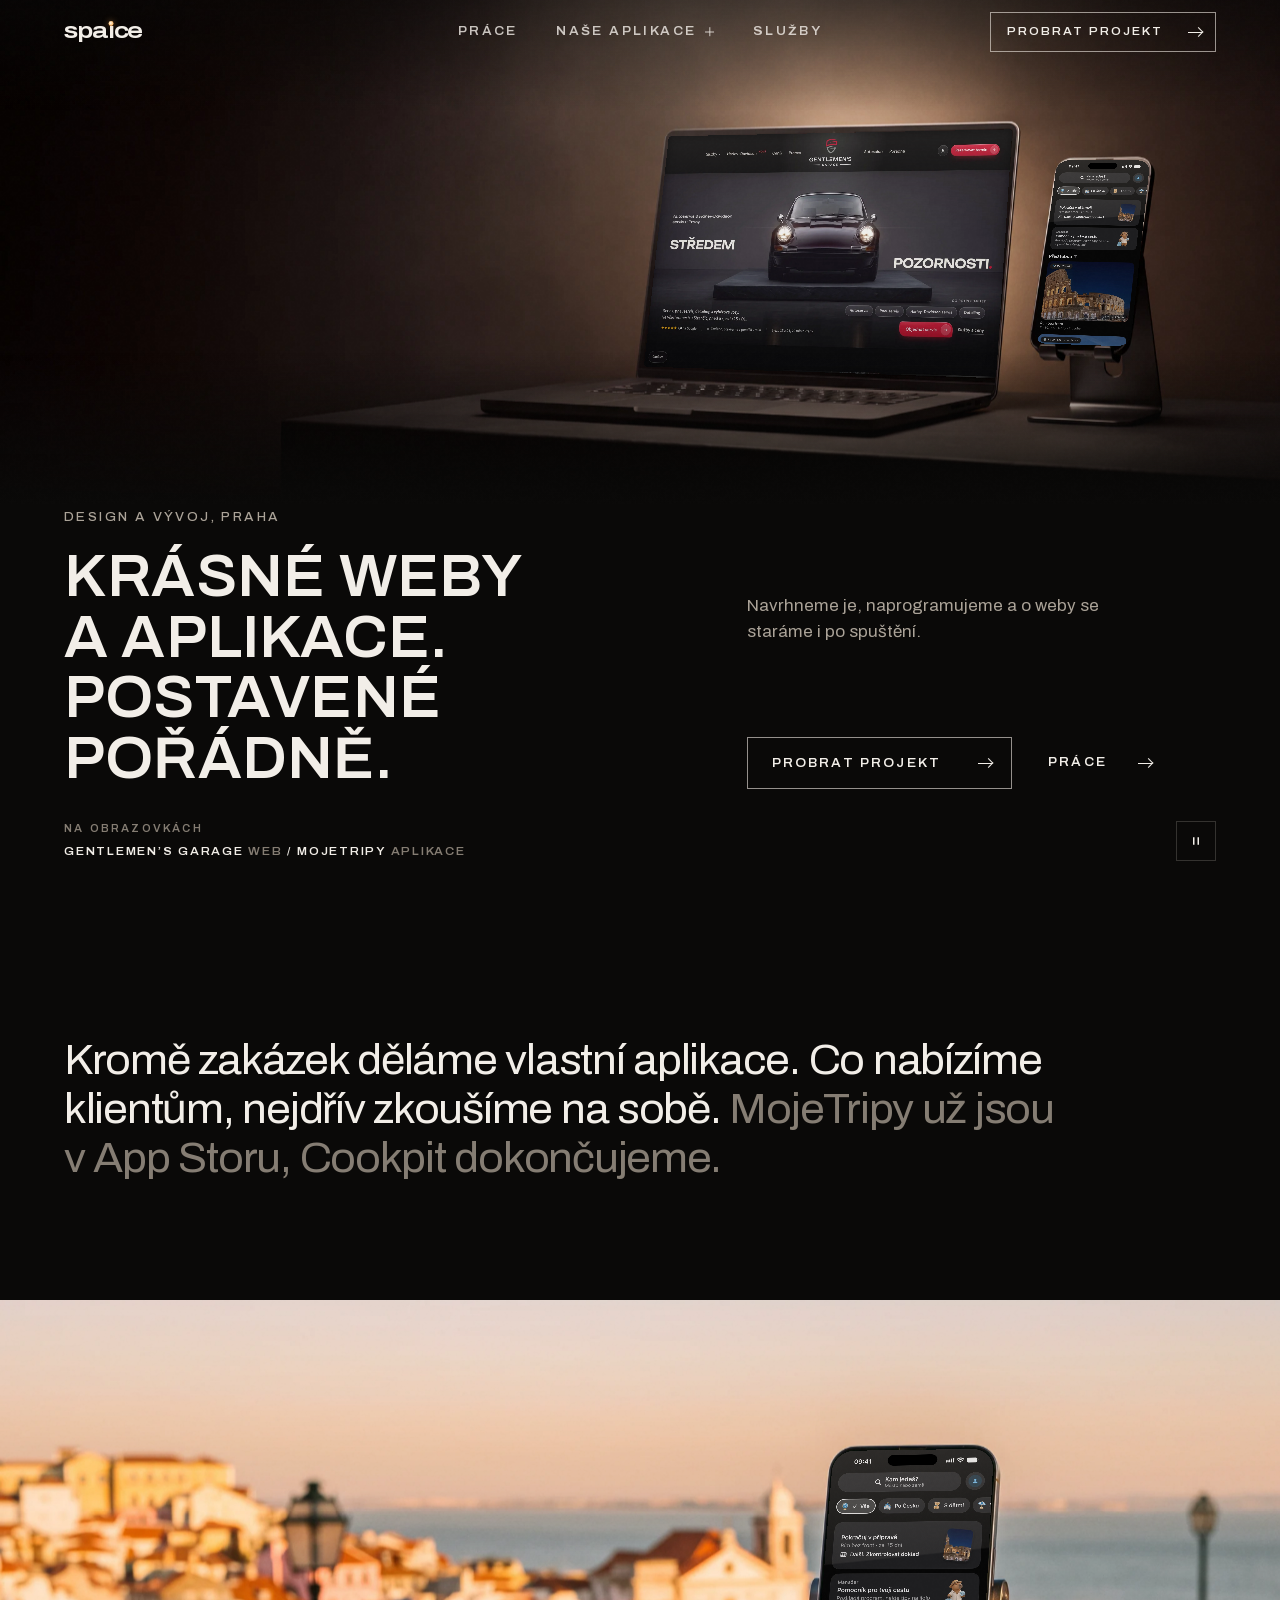
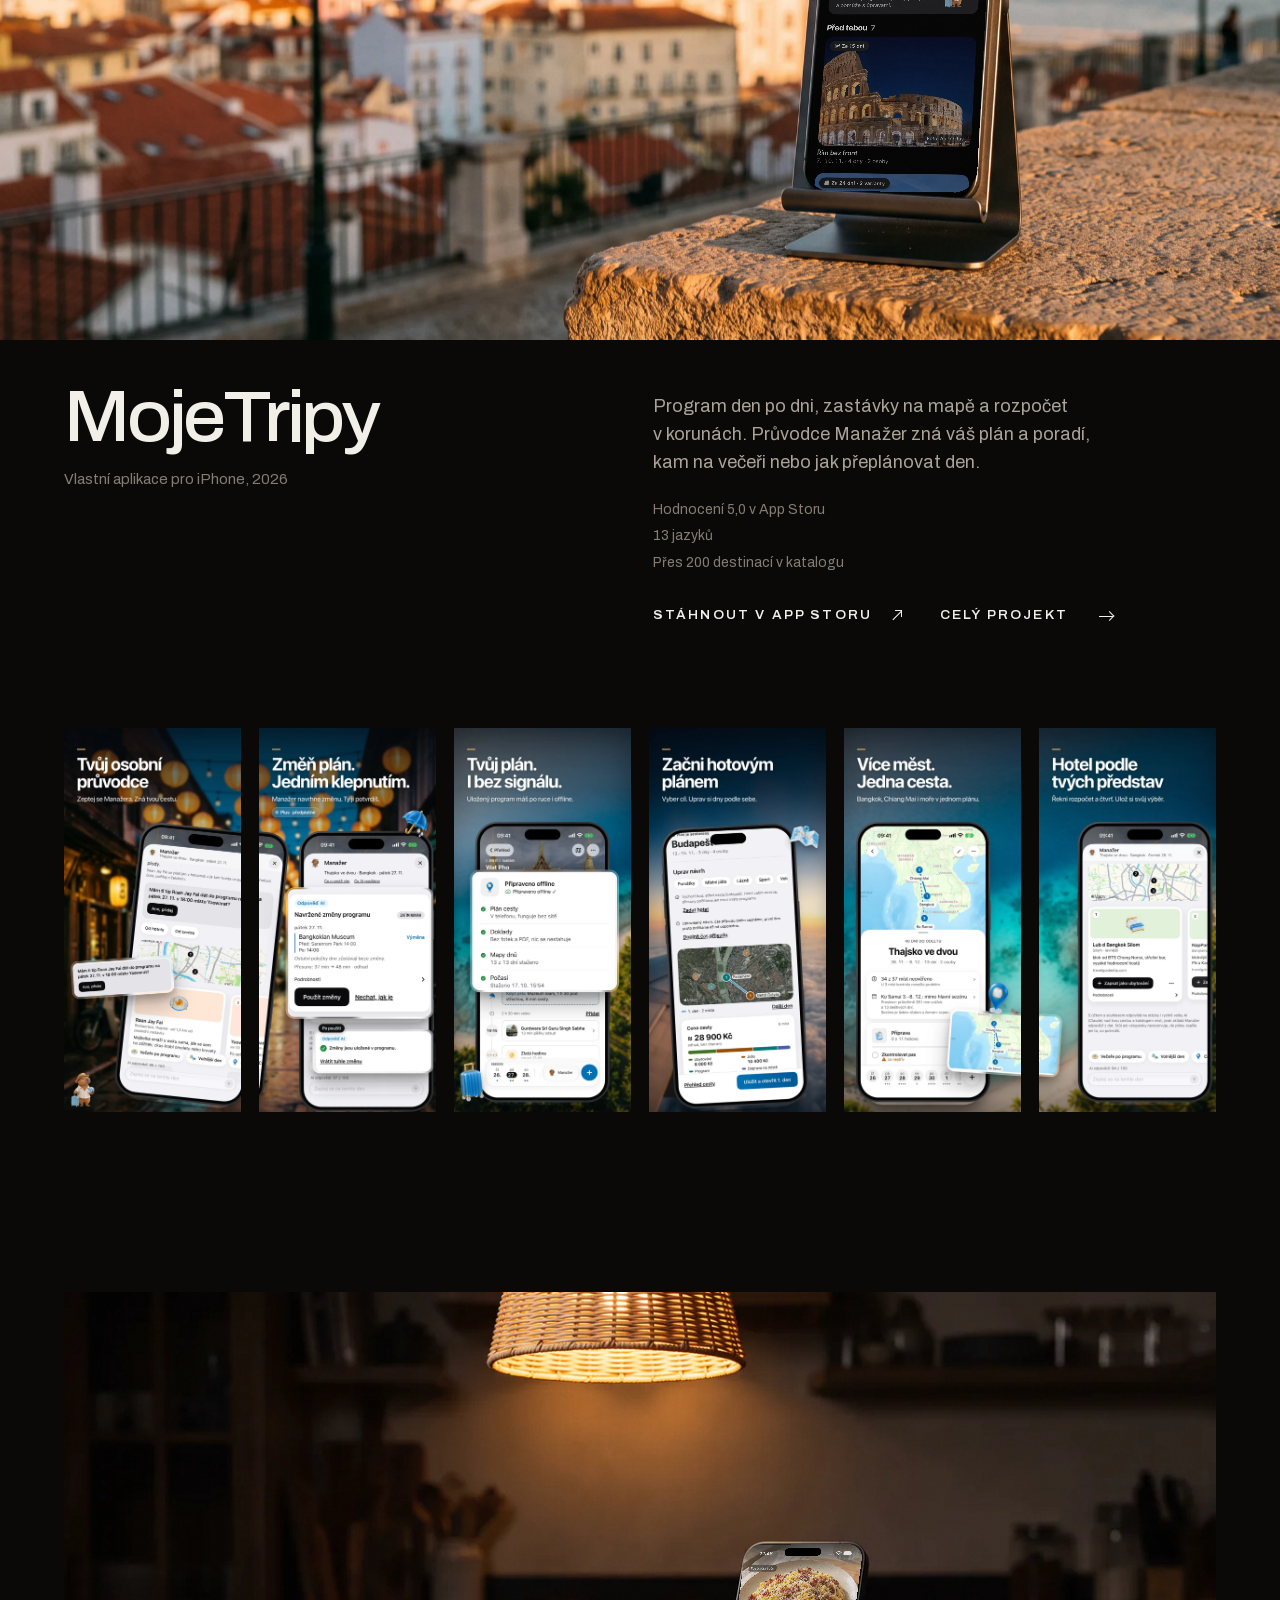
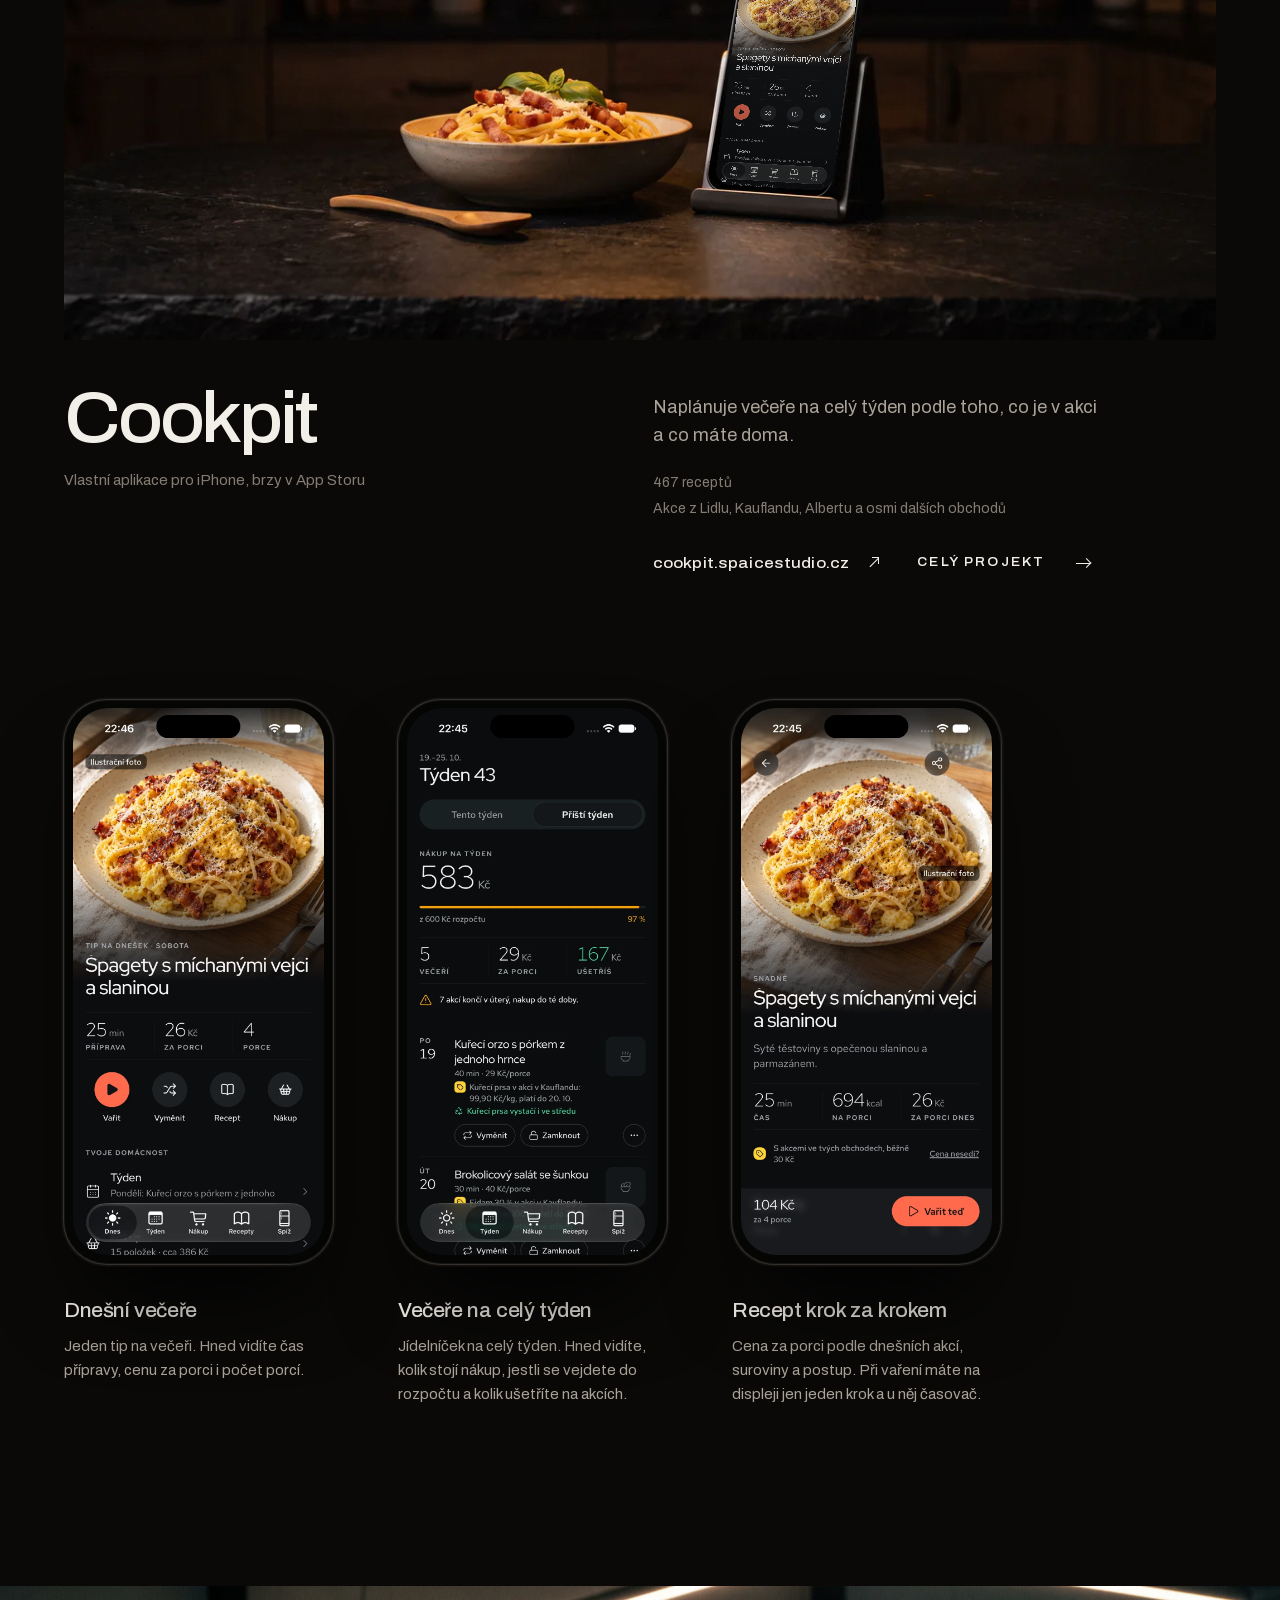
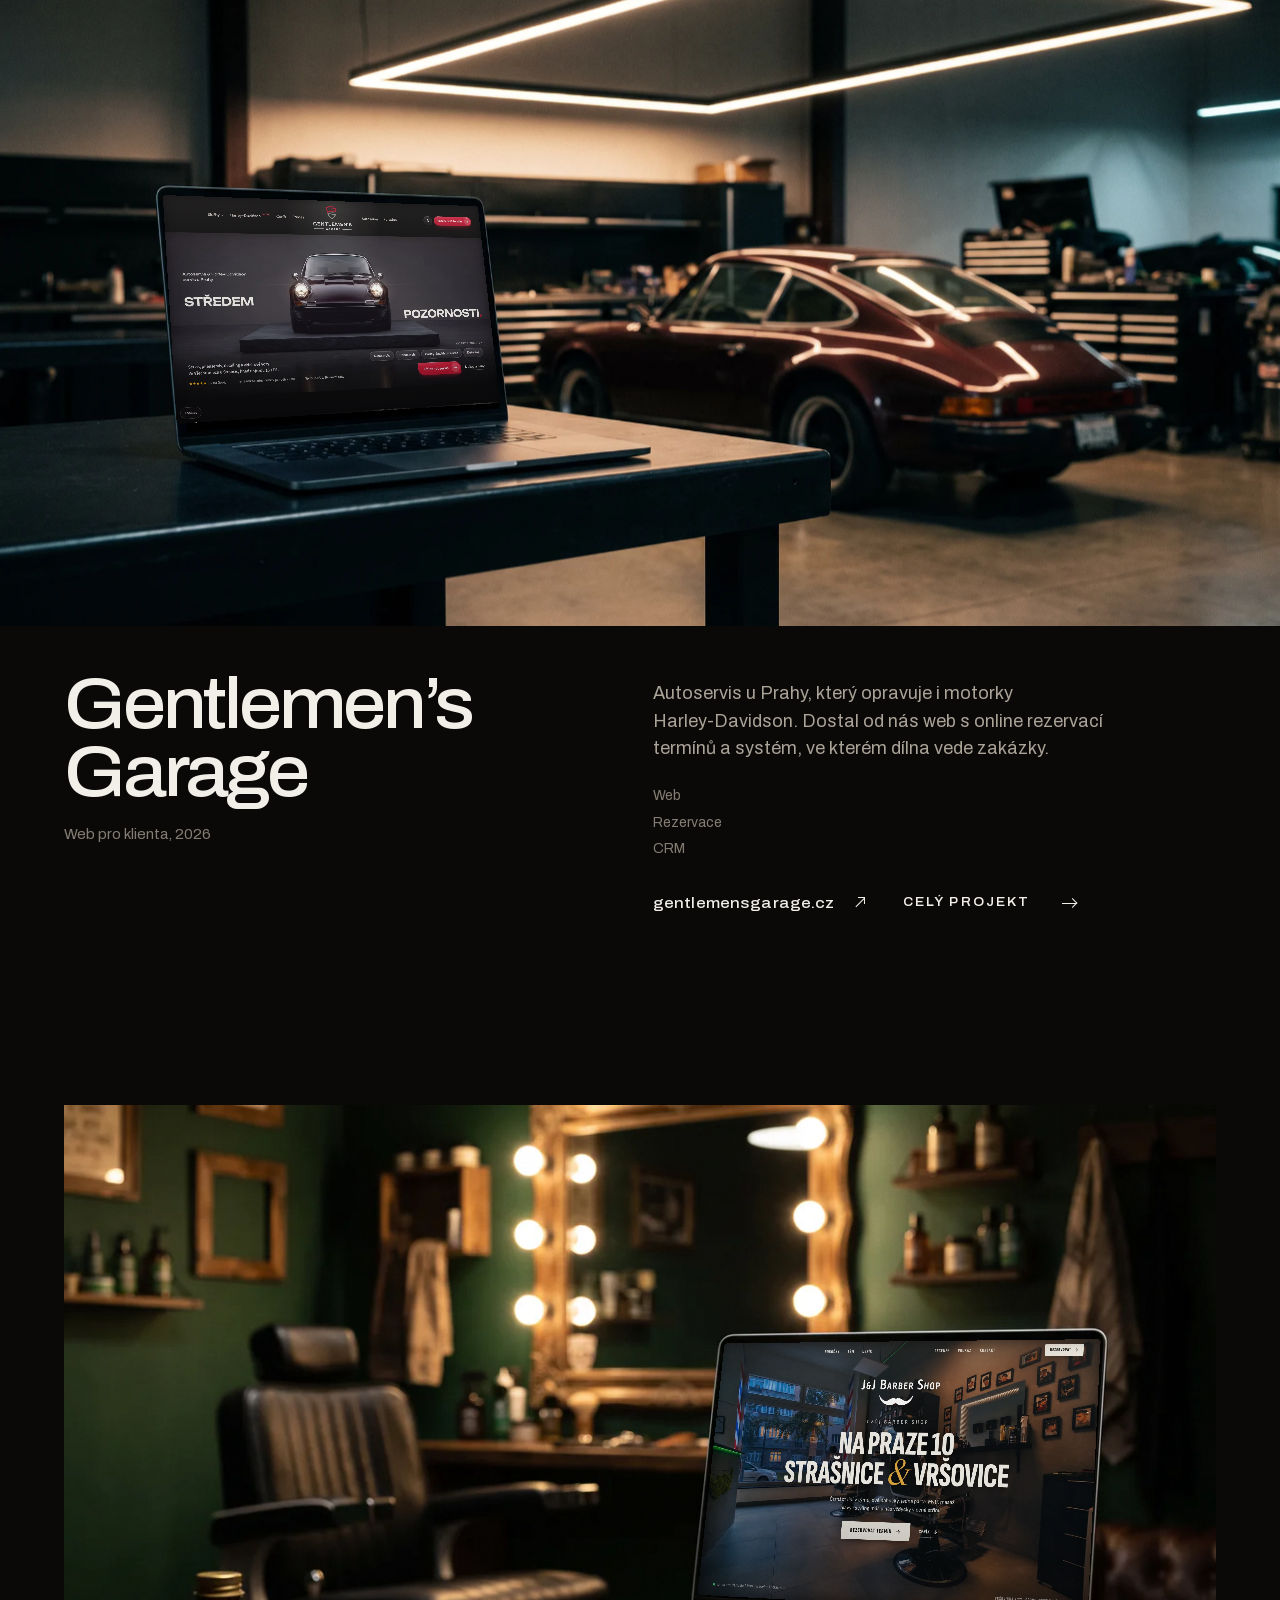
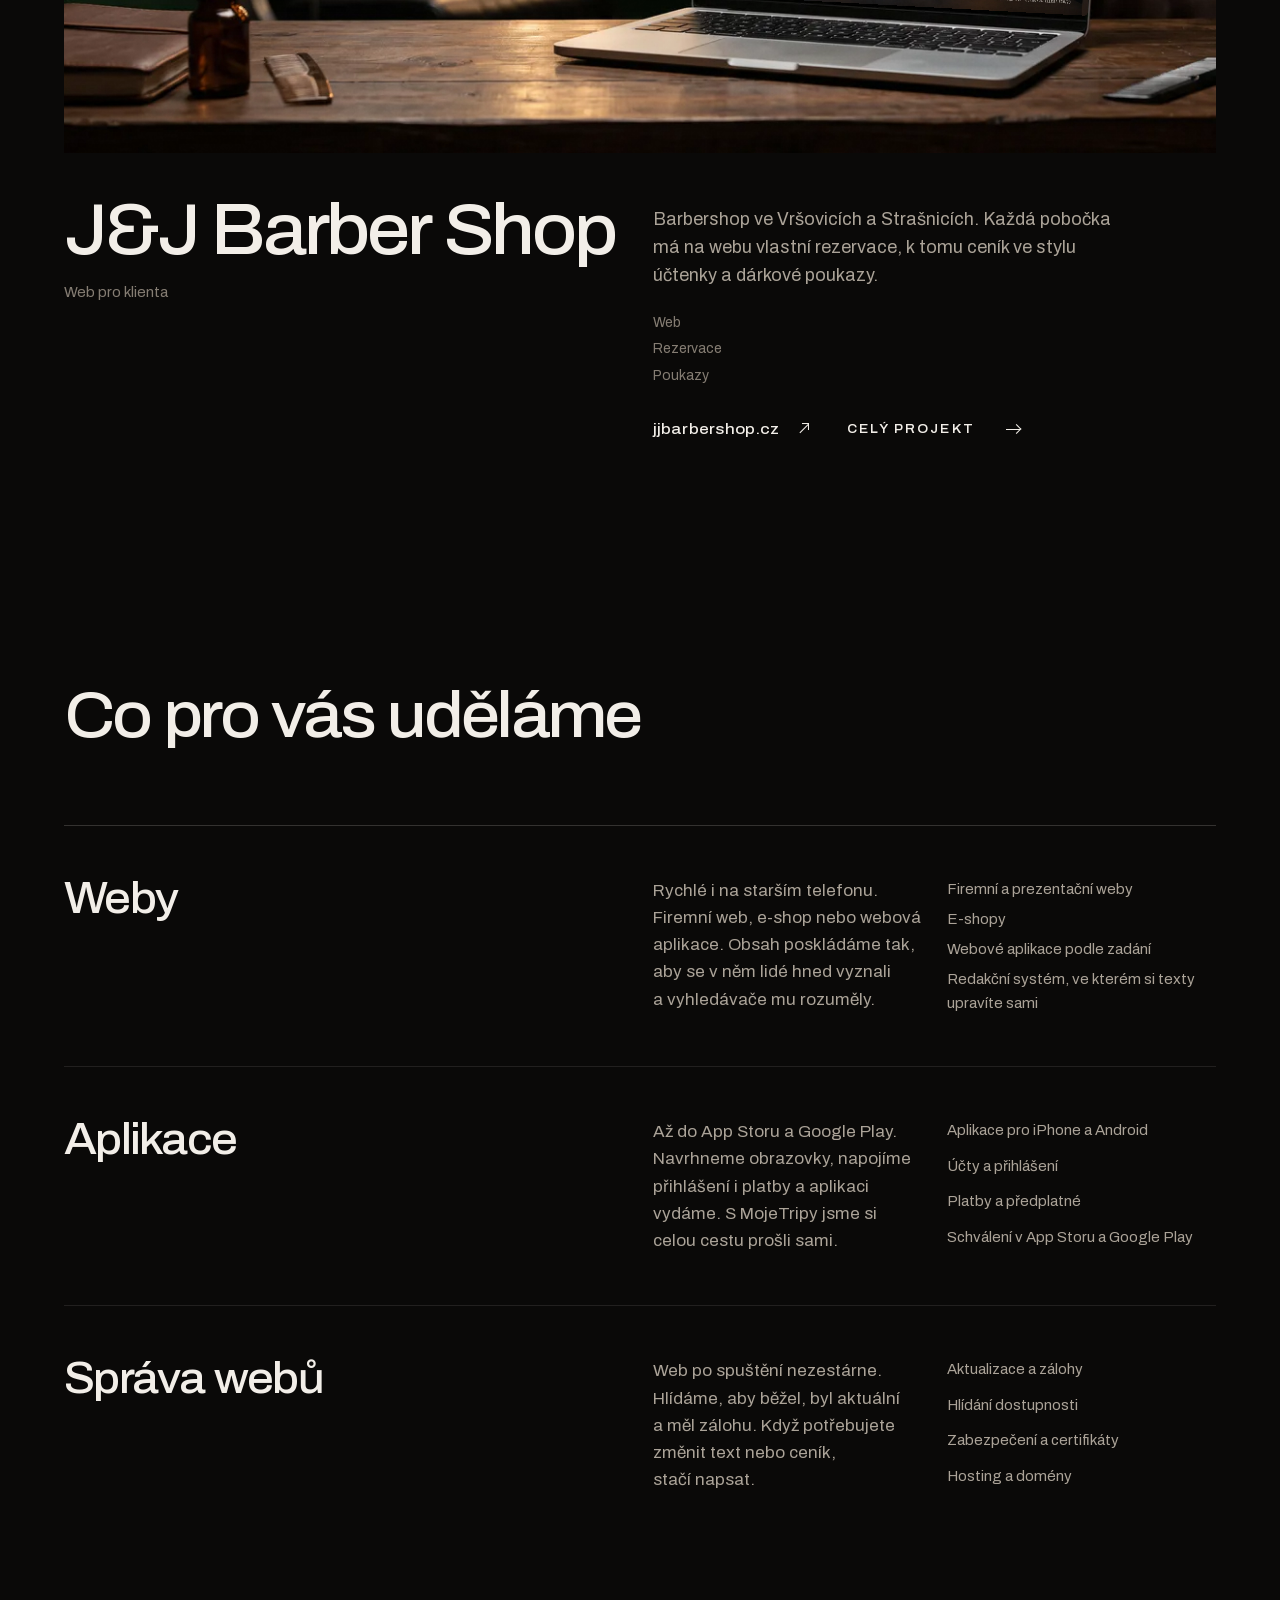
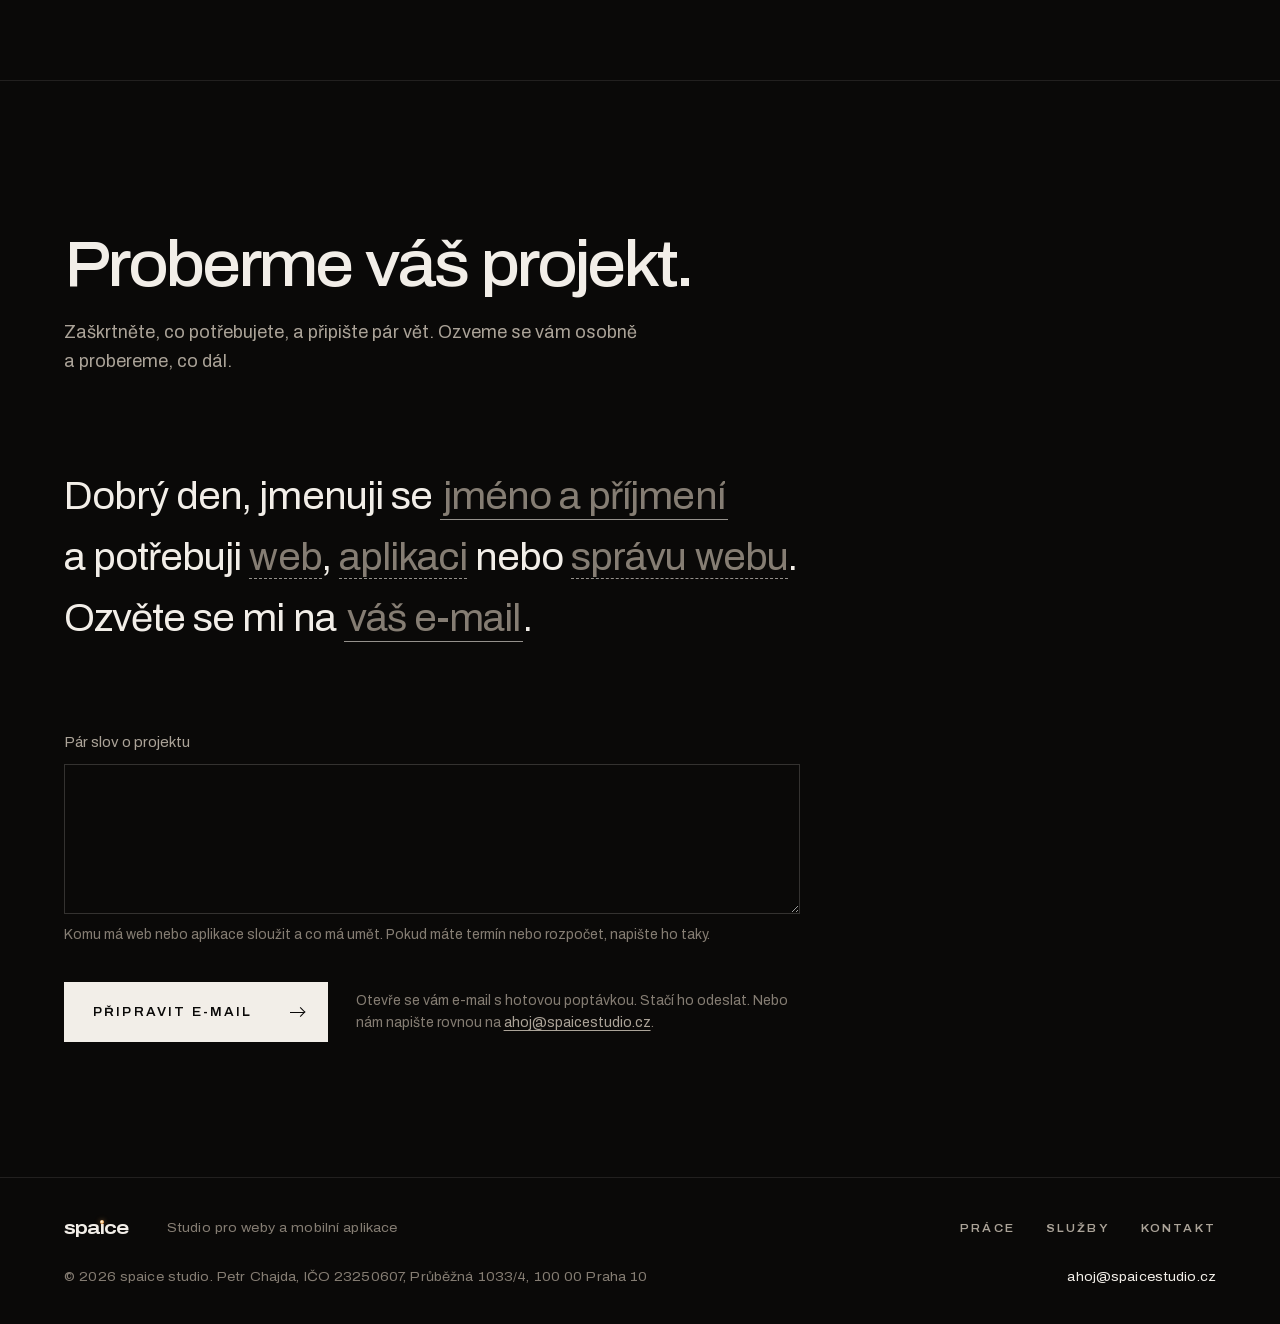
==== index.html @ e418e0c3 "MojeTripy: skutečné obrazovky z iOS v tmavém režimu Pět obrazovek ze simulátoru (police, přehled ces" ====
<!doctype html>
<html lang="cs">
<head>
  <meta charset="utf-8">
  <meta name="viewport" content="width=device-width, initial-scale=1, viewport-fit=cover">
  <title>spaice studio | Weby a mobilní aplikace</title>
  <meta name="description" content="Weby, e-shopy a aplikace pro iPhone i Android. Navrhneme je, naprogramujeme a o weby se staráme i po spuštění.">
  <link rel="canonical" href="https://spaicestudio.cz/">
  <meta name="theme-color" content="#0a0908">
  <meta name="apple-mobile-web-app-title" content="spaice">
  <!-- Náhled při sdílení odkazu (iMessage, WhatsApp, Messenger, LinkedIn, Slack, X). Adresy musí být absolutní. -->
  <meta property="og:type" content="website">
  <meta property="og:site_name" content="spaice studio">
  <meta property="og:locale" content="cs_CZ">
  <meta property="og:url" content="https://spaicestudio.cz/">
  <meta property="og:title" content="spaice studio | Weby a mobilní aplikace">
  <meta property="og:description" content="Navrhujeme a programujeme weby a aplikace. Ukázky: MojeTripy, Cookpit, Gentlemen’s Garage a J&amp;J Barber Shop.">
  <meta property="og:image" content="https://spaicestudio.cz/assets/img/share.jpg">
  <meta property="og:image:type" content="image/jpeg">
  <meta property="og:image:width" content="1200">
  <meta property="og:image:height" content="630">
  <meta property="og:image:alt" content="Notebook s webem Gentlemen's Garage a telefon s aplikací MojeTripy. Nápis: Krásné weby a aplikace. Postavené pořádně.">
  <meta name="twitter:card" content="summary_large_image">
  <script type="application/ld+json">
    {
      "@context": "https://schema.org",
      "@type": "Organization",
      "name": "spaice studio",
      "url": "https://spaicestudio.cz/",
      "email": "ahoj@spaicestudio.cz",
      "logo": "https://spaicestudio.cz/apple-touch-icon.png",
      "description": "Navrhujeme a programujeme weby a aplikace. O weby se staráme i po spuštění."
    }
  </script>
  <link rel="icon" href="favicon.svg" type="image/svg+xml">
  <link rel="icon" href="favicon.ico" sizes="48x48">
  <link rel="apple-touch-icon" href="apple-touch-icon.png">
  <link rel="preload" href="assets/fonts/archivo-latin.woff2" as="font" type="font/woff2" crossorigin>
  <link rel="preload" href="assets/fonts/archivo-latin-ext.woff2" as="font" type="font/woff2" crossorigin>
  <link rel="preload" as="image" href="assets/img/hero-showroom-2048.webp" imagesrcset="assets/img/hero-showroom-1200.webp 1200w, assets/img/hero-showroom-2048.webp 2048w, assets/img/hero-showroom-3840.webp 3840w" imagesizes="(max-width: 600px) 680px, (max-width: 900px) 940px, 112vw">
  <link rel="stylesheet" href="assets/css/style.css">
  <script>document.documentElement.classList.add('js');setTimeout(function(){if(!window.spaiceReady)document.documentElement.classList.add('no-script-run')},3000)</script>
  <script src="assets/js/main.js" defer></script>
</head>
<body>
<!--email_off-->
  <a class="skip" href="#obsah">Přeskočit na obsah</a>

  <header class="nav" data-nav>
    <div class="nav__inner">
      <a class="logo" href="#top" aria-label="spaice studio, na začátek stránky">spa<span class="logo__i">ı</span>ce</a>
      <nav class="nav__links" aria-label="Hlavní navigace">
        <a href="#prace">Práce</a>
        <button class="nav__apps" type="button" aria-expanded="false" aria-controls="aplikace" data-apps-toggle>Naše aplikace<span class="nav__plus" aria-hidden="true"></span></button>
        <a href="#sluzby">Služby</a>
      </nav>
      <a class="btn btn--sm nav__cta" href="#kontakt">Probrat projekt<span class="arrow" aria-hidden="true"></span></a>
      <button class="nav__toggle" type="button" aria-expanded="false" aria-controls="menu" data-menu-toggle>Menu</button>
    </div>
    <div class="apps" id="aplikace" data-apps hidden>
      <div class="apps__inner wrap">
        <ul class="apps__list" aria-label="Naše aplikace">
          <li>
            <a class="app" href="https://apps.apple.com/cz/app/mojetripy/id6815389423" target="_blank" rel="noopener" data-preview="0">
              <img class="app__icon" src="assets/img/app-mojetripy.webp" alt="" width="40" height="40" loading="lazy" decoding="async">
              <span class="app__name">MojeTripy</span>
              <span class="app__desc">Plánovač cest den po dni</span>
              <span class="app__status">App Store<span class="arrow arrow--out" aria-hidden="true"></span></span>
            </a>
          </li>
          <li>
            <a class="app" href="https://cookpit.spaicestudio.cz/" data-preview="1">
              <img class="app__icon" src="assets/img/app-cookpit.webp" alt="" width="40" height="40" loading="lazy" decoding="async">
              <span class="app__name">Cookpit</span>
              <span class="app__desc">Večeře z&nbsp;akcí na celý týden</span>
              <span class="app__status">Brzy</span>
            </a>
          </li>
          <li>
            <a class="app" href="https://jetopodvod.spaicestudio.cz/" data-preview="2">
              <img class="app__icon" src="assets/img/app-jetopodvod.webp" alt="" width="40" height="40" loading="lazy" decoding="async">
              <span class="app__name">Je to podvod?</span>
              <span class="app__desc">Prověří zprávu dřív, než kliknete</span>
              <span class="app__status">Brzy</span>
            </a>
          </li>
        </ul>
        <div class="apps__preview phone" aria-hidden="true">
          <div class="phone__screen">
            <img class="is-active" src="assets/img/screen-mt-main.webp" alt="" width="804" height="1748" loading="lazy" decoding="async">
            <img src="assets/img/uv-dnes.webp" alt="" width="900" height="1957" loading="lazy" decoding="async">
            <img src="assets/img/app-preview-jetopodvod.webp" alt="" width="900" height="1957" loading="lazy" decoding="async">
          </div>
        </div>
      </div>
    </div>
  </header>

  <div class="menu" id="menu" data-menu hidden>
    <nav aria-label="Mobilní navigace">
      <a class="menu__link" href="#prace">Práce</a>
      <a class="menu__link" href="#sluzby">Služby</a>
      <div class="menu__apps">
        <p class="menu__label">Naše aplikace</p>
        <ul aria-label="Naše aplikace">
          <li>
            <a class="app" href="https://apps.apple.com/cz/app/mojetripy/id6815389423" target="_blank" rel="noopener">
              <img class="app__icon" src="assets/img/app-mojetripy.webp" alt="" width="40" height="40" loading="lazy" decoding="async">
              <span class="app__name">MojeTripy</span>
              <span class="app__desc">Plánovač cest den po dni</span>
              <span class="app__status">App Store<span class="arrow arrow--out" aria-hidden="true"></span></span>
            </a>
          </li>
          <li>
            <a class="app" href="https://cookpit.spaicestudio.cz/">
              <img class="app__icon" src="assets/img/app-cookpit.webp" alt="" width="40" height="40" loading="lazy" decoding="async">
              <span class="app__name">Cookpit</span>
              <span class="app__desc">Večeře z&nbsp;akcí na celý týden</span>
              <span class="app__status">Brzy</span>
            </a>
          </li>
          <li>
            <a class="app" href="https://jetopodvod.spaicestudio.cz/">
              <img class="app__icon" src="assets/img/app-jetopodvod.webp" alt="" width="40" height="40" loading="lazy" decoding="async">
              <span class="app__name">Je to podvod?</span>
              <span class="app__desc">Prověří zprávu dřív, než kliknete</span>
              <span class="app__status">Brzy</span>
            </a>
          </li>
        </ul>
      </div>
    </nav>
    <div class="menu__foot">
      <a class="btn btn--solid btn--lg" href="#kontakt">Probrat projekt<span class="arrow" aria-hidden="true"></span></a>
      <a class="menu__mail" href="mailto:ahoj@spaicestudio.cz">ahoj@spaicestudio.cz</a>
    </div>
  </div>

  <main id="obsah">

    <!-- Úvod: showroom, na displejích běží skutečné projekty studia -->
    <section class="hero" id="top" aria-labelledby="hero-title" data-top>
      <div class="hero__media" aria-hidden="true">
        <div class="stage" data-stage data-w="2752" data-h="1536">
          <img class="stage__bg" src="assets/img/hero-showroom-2048.webp" srcset="assets/img/hero-showroom-1200.webp 1200w, assets/img/hero-showroom-2048.webp 2048w, assets/img/hero-showroom-3840.webp 3840w" sizes="(max-width: 600px) 680px, (max-width: 900px) 940px, 112vw" width="2752" height="1536" alt="" fetchpriority="high" decoding="async">
          <div class="screen screen--laptop" data-quad="1438,550 2176.5,535 2141.5,1070 1384.5,1045" data-src-w="1440" data-src-h="900">
            <img class="is-active" src="assets/img/screen-gg.webp" alt="" width="1440" height="900" decoding="async">
            <img src="assets/img/screen-jj.webp" alt="" width="1440" height="900" decoding="async">
          </div>
          <div class="screen screen--phone" data-quad="2273,601.5 2473,602 2430,1002 2221.5,995" data-src-w="804" data-src-h="1748">
            <img class="is-active" src="assets/img/screen-mt-main.webp" alt="" width="804" height="1748" decoding="async">
            <img src="assets/img/uv-dnes.webp" alt="" width="900" height="1957" decoding="async">
          </div>
        </div>
      </div>
      <div class="hero__content wrap">
        <p class="meta hero__meta">Design a&nbsp;vývoj, Praha</p>
        <h1 class="display hero__title" id="hero-title">
          <span class="hero__line">Krásné weby</span>
          <span class="hero__line">a&nbsp;aplikace.</span>
          <span class="hero__line">Postavené</span>
          <span class="hero__line">pořádně.</span>
        </h1>
        <p class="hero__lead">Navrhneme je, naprogramujeme a&nbsp;o&nbsp;weby se staráme i&nbsp;po spuštění.</p>
        <div class="hero__actions">
          <a class="btn" href="#kontakt">Probrat projekt<span class="arrow" aria-hidden="true"></span></a>
          <a class="link" href="#prace">Práce<span class="arrow" aria-hidden="true"></span></a>
        </div>
      </div>
      <div class="hero__onscreen">
        <div class="onscreen">
          <p class="onscreen__label">Na obrazovkách</p>
          <p class="onscreen__value" data-onscreen-state>Gentlemen’s Garage <span>web</span> / MojeTripy <span>aplikace</span></p>
          <p class="onscreen__value" data-onscreen-state hidden>J&amp;J Barber Shop <span>web</span> / Cookpit <span>aplikace</span></p>
        </div>
        <button class="hero__toggle" type="button" aria-label="Pozastavit střídání projektů" data-cycle-toggle>
          <svg class="i-pause" viewBox="0 0 16 16" aria-hidden="true"><rect x="4" y="3" width="2" height="10"/><rect x="10" y="3" width="2" height="10"/></svg>
          <svg class="i-play" viewBox="0 0 16 16" aria-hidden="true"><path d="M5 3v10l8-5z"/></svg>
        </button>
      </div>
    </section>

    <!-- Úvod: jedna redakční myšlenka -->
    <section class="statement wrap" aria-label="O studiu">
      <p class="statement__text" data-reveal>Kromě zakázek děláme vlastní aplikace. Co nabízíme klientům, nejdřív zkoušíme na sobě. <span>MojeTripy už jsou v&nbsp;App Storu, Cookpit dokončujeme.</span></p>
    </section>

    <!-- Práce: každý projekt jako exponát, na displejích skutečné obrazovky -->
    <div class="works" id="prace">

      <article class="work work--bleed" id="mojetripy" aria-labelledby="mt-name">
        <figure class="work__media" aria-hidden="true">
          <div class="work__frame" style="--focus-x:.7;--focus-y:.51">
            <div class="work__zoom">
              <div class="stage" data-stage data-w="2752" data-h="1536" data-interval="5200">
                <img class="stage__bg" src="assets/img/scene-mt-2048.webp" srcset="assets/img/scene-mt-1200.webp 1200w, assets/img/scene-mt-2048.webp 2048w, assets/img/scene-mt-2752.webp 2752w" sizes="(max-width: 900px) 700px, 100vw" width="2752" height="1536" alt="" loading="lazy" decoding="async">
                <div class="screen screen--phone" data-quad="1792,420 2137,415 2099,1155 1734,1150" data-src-w="804" data-src-h="1748">
                  <img class="is-active" src="assets/img/screen-mt-main.webp" alt="" width="804" height="1748" loading="lazy" decoding="async">
                  <img src="assets/img/screen-mt-trip.webp" alt="" width="804" height="1748" loading="lazy" decoding="async">
                  <img src="assets/img/screen-mt-den.webp" alt="" width="804" height="1748" loading="lazy" decoding="async">
                  <img src="assets/img/screen-mt-mapa.webp" alt="" width="804" height="1748" loading="lazy" decoding="async">
                  <img src="assets/img/screen-mt-penize.webp" alt="" width="804" height="1748" loading="lazy" decoding="async">
                </div>
              </div>
            </div>
          </div>
        </figure>
        <div class="work__caption wrap" data-reveal>
          <div class="work__title">
            <h2 class="work__name" id="mt-name">MojeTripy</h2>
            <p class="work__kind">Vlastní aplikace pro iPhone, 2026</p>
          </div>
          <div class="work__body">
            <p>Program den po dni, zastávky na mapě a&nbsp;rozpočet v&nbsp;korunách. Průvodce Manažer zná váš plán a&nbsp;poradí, kam na večeři nebo jak přeplánovat den.</p>
            <ul class="work__facts">
              <li>Hodnocení 5,0 v&nbsp;App Storu</li>
              <li>13&nbsp;jazyků</li>
              <li>Přes 200&nbsp;destinací v&nbsp;katalogu</li>
            </ul>
            <div class="work__links">
              <a class="link" href="https://apps.apple.com/cz/app/mojetripy/id6815389423" target="_blank" rel="noopener">Stáhnout v&nbsp;App Storu<span class="arrow arrow--out" aria-hidden="true"></span></a>
              <a class="link" href="prace/mojetripy/">Celý projekt<span class="arrow" aria-hidden="true"></span></a>
            </div>
          </div>
        </div>
        <div class="reel" data-reel>
          <div class="reel__viewport">
            <ul class="reel__track" data-reel-track aria-label="Grafika aplikace MojeTripy z App Storu">
              <li><img src="assets/img/mt-panel-01.webp" width="760" height="1651" loading="lazy" decoding="async" alt="„Tvůj osobní průvodce“: Manažer zná plán cesty a navrhuje, kam zajít."></li>
              <li><img src="assets/img/mt-panel-02.webp" width="760" height="1651" loading="lazy" decoding="async" alt="„Změň plán. Jedním klepnutím.“ Manažer navrhne úpravu programu, uživatel ji potvrdí."></li>
              <li><img src="assets/img/mt-panel-03.webp" width="760" height="1651" loading="lazy" decoding="async" alt="„Tvůj plán. I bez signálu.“ Uložený plán, mapy dnů a počasí dostupné offline."></li>
              <li><img src="assets/img/mt-panel-04.webp" width="760" height="1651" loading="lazy" decoding="async" alt="„Začni hotovým plánem“: Budapešť na tři dny s mapou a rozpočtem cesty."></li>
              <li><img src="assets/img/mt-panel-05.webp" width="760" height="1651" loading="lazy" decoding="async" alt="„Více měst. Jedna cesta.“ Plán cesty rozdělený do etap se zastávkami na mapě."></li>
              <li><img src="assets/img/mt-panel-06.webp" width="760" height="1651" loading="lazy" decoding="async" alt="„Hotel podle tvých představ“: tipy na ubytování podle rozpočtu a čtvrti."></li>
            </ul>
          </div>
        </div>
      </article>

      <article class="work work--contained" id="cookpit" aria-labelledby="ck-name">
        <figure class="work__media wrap" aria-hidden="true">
          <div class="work__frame" style="--focus-x:.63;--focus-y:.58">
            <div class="work__zoom">
              <div class="stage" data-stage data-w="2752" data-h="1536" data-interval="5600">
                <img class="stage__bg" src="assets/img/scene-uv-2048.webp" srcset="assets/img/scene-uv-1200.webp 1200w, assets/img/scene-uv-2048.webp 2048w, assets/img/scene-uv-2752.webp 2752w" sizes="(max-width: 900px) 700px, 90vw" width="2752" height="1536" alt="" loading="lazy" decoding="async">
                <div class="screen screen--phone" data-quad="1638,599.5 1917,597 1841,1184 1563,1166" data-src-w="804" data-src-h="1748">
                  <img class="is-active" src="assets/img/uv-dnes.webp" alt="" width="900" height="1957" loading="lazy" decoding="async">
                  <img src="assets/img/uv-tyden.webp" alt="" width="900" height="1957" loading="lazy" decoding="async">
                  <img src="assets/img/uv-detail.webp" alt="" width="900" height="1957" loading="lazy" decoding="async">
                </div>
              </div>
            </div>
          </div>
        </figure>
        <div class="work__caption wrap" data-reveal>
          <div class="work__title">
            <h2 class="work__name" id="ck-name">Cookpit</h2>
            <p class="work__kind">Vlastní aplikace pro iPhone, brzy v&nbsp;App Storu</p>
          </div>
          <div class="work__body">
            <p>Naplánuje večeře na celý týden podle toho, co je v&nbsp;akci a&nbsp;co máte doma.</p>
            <ul class="work__facts">
              <li>467&nbsp;receptů</li>
              <li>Akce z&nbsp;Lidlu, Kauflandu, Albertu a&nbsp;osmi dalších obchodů</li>
            </ul>
            <div class="work__links">
              <a class="link link--url" href="https://cookpit.spaicestudio.cz/" target="_blank" rel="noopener">cookpit.spaicestudio.cz<span class="arrow arrow--out" aria-hidden="true"></span></a>
              <a class="link" href="prace/cookpit/">Celý projekt<span class="arrow" aria-hidden="true"></span></a>
            </div>
          </div>
        </div>
        <ul class="screens wrap" aria-label="Obrazovky aplikace Cookpit">
          <li class="screens__item" data-reveal>
            <div class="phone"><div class="phone__screen"><img src="assets/img/uv-dnes.webp" alt="Obrazovka Dnes: tip na večeři s časem přípravy, cenou za porci a počtem porcí." width="900" height="1957" loading="lazy" decoding="async"></div></div>
            <h3>Dnešní večeře</h3>
            <p>Jeden tip na večeři. Hned vidíte čas přípravy, cenu za porci i&nbsp;počet porcí.</p>
          </li>
          <li class="screens__item" data-reveal style="--d:.08s">
            <div class="phone"><div class="phone__screen"><img src="assets/img/uv-tyden.webp" alt="Obrazovka Týden: jídelníček, cena nákupu, rozpočet a úspora díky akcím." width="900" height="1957" loading="lazy" decoding="async"></div></div>
            <h3>Večeře na celý týden</h3>
            <p>Jídelníček na celý týden. Hned vidíte, kolik stojí nákup, jestli se vejdete do rozpočtu a&nbsp;kolik ušetříte na akcích.</p>
          </li>
          <li class="screens__item" data-reveal style="--d:.16s">
            <div class="phone"><div class="phone__screen"><img src="assets/img/uv-detail.webp" alt="Detail receptu: suroviny, cena za porci podle dnešních akcí a postup." width="900" height="1957" loading="lazy" decoding="async"></div></div>
            <h3>Recept krok za krokem</h3>
            <p>Cena za porci podle dnešních akcí, suroviny a&nbsp;postup. Při vaření máte na displeji jen jeden krok a&nbsp;u&nbsp;něj časovač.</p>
          </li>
        </ul>
      </article>

      <article class="work work--bleed" id="gentlemens-garage" aria-labelledby="gg-name">
        <figure class="work__media" aria-hidden="true">
          <div class="work__frame" style="--focus-x:.26;--focus-y:.46">
            <div class="work__zoom">
              <div class="stage" data-stage data-w="2752" data-h="1536" data-interval="6400">
                <img class="stage__bg" src="assets/img/scene-gg-2048.webp" srcset="assets/img/scene-gg-1200.webp 1200w, assets/img/scene-gg-2048.webp 2048w, assets/img/scene-gg-2752.webp 2752w" sizes="(max-width: 900px) 700px, 100vw" width="2752" height="1536" alt="" loading="lazy" decoding="async">
                <div class="screen screen--laptop" data-quad="350,468 1027,492 1075,915 380,960" data-src-w="1440" data-src-h="900">
                  <img class="is-active" src="assets/img/screen-gg.webp" alt="" width="1440" height="900" loading="lazy" decoding="async">
                  <img src="assets/img/screen-gg-2.webp" alt="" width="1440" height="900" loading="lazy" decoding="async">
                </div>
              </div>
            </div>
          </div>
        </figure>
        <div class="work__caption wrap" data-reveal>
          <div class="work__title">
            <h2 class="work__name" id="gg-name">Gentlemen’s Garage</h2>
            <p class="work__kind">Web pro klienta, 2026</p>
          </div>
          <div class="work__body">
            <p>Autoservis u&nbsp;Prahy, který opravuje i&nbsp;motorky <span class="nowrap">Harley-Davidson</span>. Dostal od nás web s&nbsp;online rezervací termínů a&nbsp;systém, ve kterém dílna vede zakázky.</p>
            <ul class="work__facts">
              <li>Web</li>
              <li>Rezervace</li>
              <li>CRM</li>
            </ul>
            <div class="work__links">
              <a class="link link--url" href="https://www.gentlemensgarage.cz/" target="_blank" rel="noopener">gentlemensgarage.cz<span class="arrow arrow--out" aria-hidden="true"></span></a>
              <a class="link" href="prace/gentlemens-garage/">Celý projekt<span class="arrow" aria-hidden="true"></span></a>
            </div>
          </div>
        </div>
      </article>

      <article class="work work--contained" id="jj-barber-shop" aria-labelledby="jj-name">
        <figure class="work__media wrap" aria-hidden="true">
          <div class="work__frame" style="--focus-x:.73;--focus-y:.57">
            <div class="work__zoom">
              <div class="stage" data-stage data-w="2752" data-h="1536" data-interval="6400">
                <img class="stage__bg" src="assets/img/scene-jj-2048.webp" srcset="assets/img/scene-jj-1200.webp 1200w, assets/img/scene-jj-2048.webp 2048w, assets/img/scene-jj-2752.webp 2752w" sizes="(max-width: 900px) 700px, 90vw" width="2752" height="1536" alt="" loading="lazy" decoding="async">
                <div class="screen screen--laptop" data-quad="1587,565 2479,555 2448,1211 1523,1161" data-src-w="1440" data-src-h="900">
                  <img class="is-active" src="assets/img/screen-jj.webp" alt="" width="1440" height="900" loading="lazy" decoding="async">
                  <img src="assets/img/screen-jj-2.webp" alt="" width="1440" height="900" loading="lazy" decoding="async">
                </div>
              </div>
            </div>
          </div>
        </figure>
        <div class="work__caption wrap" data-reveal>
          <div class="work__title">
            <h2 class="work__name" id="jj-name">J&amp;J Barber Shop</h2>
            <p class="work__kind">Web pro klienta</p>
          </div>
          <div class="work__body">
            <p>Barbershop ve Vršovicích a&nbsp;Strašnicích. Každá pobočka má na webu vlastní rezervace, k&nbsp;tomu ceník ve stylu účtenky a&nbsp;dárkové poukazy.</p>
            <ul class="work__facts">
              <li>Web</li>
              <li>Rezervace</li>
              <li>Poukazy</li>
            </ul>
            <div class="work__links">
              <a class="link link--url" href="https://www.jjbarbershop.cz/" target="_blank" rel="noopener">jjbarbershop.cz<span class="arrow arrow--out" aria-hidden="true"></span></a>
              <a class="link" href="prace/jj-barber-shop/">Celý projekt<span class="arrow" aria-hidden="true"></span></a>
            </div>
          </div>
        </div>
      </article>
    </div>

    <!-- Služby: čistý typografický přehled -->
    <section class="services wrap" id="sluzby" aria-labelledby="sv-title">
      <h2 class="headline" id="sv-title">Co pro vás uděláme</h2>
      <div class="services__rows">
        <article class="service">
          <h3 class="service__name">Weby</h3>
          <p class="service__text">Rychlé i&nbsp;na starším telefonu. Firemní web, e-shop nebo webová aplikace. Obsah poskládáme tak, aby se v&nbsp;něm lidé hned vyznali a&nbsp;vyhledávače mu rozuměly.</p>
          <ul class="service__list">
            <li>Firemní a&nbsp;prezentační weby</li>
            <li>E-shopy</li>
            <li>Webové aplikace podle zadání</li>
            <li>Redakční systém, ve kterém si texty upravíte sami</li>
          </ul>
        </article>
        <article class="service">
          <h3 class="service__name">Aplikace</h3>
          <p class="service__text">Až do App Storu a&nbsp;Google Play. Navrhneme obrazovky, napojíme přihlášení i&nbsp;platby a&nbsp;aplikaci vydáme. S&nbsp;MojeTripy jsme si celou cestu prošli sami.</p>
          <ul class="service__list">
            <li>Aplikace pro iPhone a&nbsp;Android</li>
            <li>Účty a&nbsp;přihlášení</li>
            <li>Platby a&nbsp;předplatné</li>
            <li>Schválení v&nbsp;App Storu a&nbsp;Google Play</li>
          </ul>
        </article>
        <article class="service">
          <h3 class="service__name">Správa webů</h3>
          <p class="service__text">Web po spuštění nezestárne. Hlídáme, aby běžel, byl aktuální a&nbsp;měl zálohu. Když potřebujete změnit text nebo ceník, stačí napsat.</p>
          <ul class="service__list">
            <li>Aktualizace a&nbsp;zálohy</li>
            <li>Hlídání dostupnosti</li>
            <li>Zabezpečení a&nbsp;certifikáty</li>
            <li>Hosting a&nbsp;domény</li>
          </ul>
        </article>
      </div>
    </section>

    <!-- Kontakt: poptávka jako věta -->
    <section class="contact" id="kontakt" aria-labelledby="ct-title">
      <div class="wrap">
        <h2 class="headline" id="ct-title">Proberme váš projekt.</h2>
        <p class="contact__lead" data-reveal style="--d:.06s">Zaškrtněte, co potřebujete, a&nbsp;připište pár vět. Ozveme se vám osobně a&nbsp;probereme, co dál.</p>

        <form class="letter" data-config novalidate action="mailto:ahoj@spaicestudio.cz" method="post" enctype="text/plain">
          <p class="letter__text">
            Dobrý den, jmenuji se
            <label class="sr-only" for="f-name">Jméno</label><input class="blank" id="f-name" name="jmeno" type="text" autocomplete="name" placeholder="jméno a&nbsp;příjmení" required aria-describedby="e-name">
            a&nbsp;potřebuji
            <span class="picks" role="group" aria-label="Co potřebujete" aria-describedby="e-typ">
              <label class="pick"><input type="checkbox" name="typ" value="web"><span>web</span></label>,
              <label class="pick"><input type="checkbox" name="typ" value="aplikaci"><span>aplikaci</span></label>
              nebo
              <label class="pick"><input type="checkbox" name="typ" value="správu webu"><span>správu webu</span></label>.
            </span>
            Ozvěte se mi na
            <label class="sr-only" for="f-mail">E-mail</label><input class="blank" id="f-mail" name="email" type="email" autocomplete="email" inputmode="email" placeholder="váš e-mail" required aria-describedby="e-mail"><span class="nowrap">.</span>
          </p>
          <div class="letter__errors" aria-live="polite">
            <p class="field__error" id="e-name" data-error="jmeno"></p>
            <p class="field__error" id="e-typ" data-error="typ"></p>
            <p class="field__error" id="e-mail" data-error="email"></p>
          </div>

          <div class="letter__message">
            <label for="f-msg">Pár slov o&nbsp;projektu</label>
            <textarea id="f-msg" name="zprava" rows="4" aria-describedby="h-msg"></textarea>
            <p class="field__hint" id="h-msg">Komu má web nebo aplikace sloužit a&nbsp;co má umět. Pokud máte termín nebo rozpočet, napište ho taky.</p>
          </div>

          <div class="letter__submit">
            <button class="btn btn--solid btn--lg" type="submit">Připravit e-mail<span class="arrow" aria-hidden="true"></span></button>
            <p class="letter__note">Otevře se vám e-mail s&nbsp;hotovou poptávkou. Stačí ho odeslat. Nebo nám napište rovnou na <a href="mailto:ahoj@spaicestudio.cz">ahoj@spaicestudio.cz</a>.</p>
          </div>
          <p class="letter__done" role="status" data-config-done hidden>Teď už jen odeslat. Nic se neotevřelo? Napište nám přímo na <a href="mailto:ahoj@spaicestudio.cz">ahoj@spaicestudio.cz</a>.</p>
        </form>
      </div>
    </section>
  </main>

  <footer class="footer">
    <div class="footer__inner wrap">
      <a class="logo logo--footer" href="#top" aria-label="spaice studio, na začátek stránky">spa<span class="logo__i">ı</span>ce</a>
      <p class="footer__tag">Studio pro weby a&nbsp;mobilní aplikace</p>
      <nav class="footer__nav" aria-label="Patička">
        <a href="#prace">Práce</a>
        <a href="#sluzby">Služby</a>
        <a href="#kontakt">Kontakt</a>
      </nav>
      <a class="footer__mail" href="mailto:ahoj@spaicestudio.cz">ahoj@spaicestudio.cz</a>
      <p class="footer__copy">©&nbsp;2026 spaice studio. Petr Chajda, IČO 23250607, Průběžná 1033/4, 100&nbsp;00 Praha&nbsp;10</p>
    </div>
  </footer>
<!--/email_off-->
</body>
</html>
---- assets/css/style.css ----
/* spaice studio
   Showroom: práce je vystavená jako produkt, ve skutečném světle, se skutečnými obrazovkami.
   Barvu na stránce má jen slunce. Rozhraní je teplé černobílé, barvy dodávají fotografie a práce. */

@font-face {
  font-family: "Archivo";
  font-style: normal;
  font-weight: 100 900;
  font-stretch: 62% 125%;
  font-display: swap;
  src: url("../fonts/archivo-latin-ext.woff2") format("woff2");
  unicode-range: U+0100-02BA, U+02BD-02C5, U+02C7-02CC, U+02CE-02D7, U+02DD-02FF, U+0304, U+0308, U+0329, U+1D00-1DBF, U+1E00-1E9F, U+1EF2-1EFF, U+2020, U+20A0-20AB, U+20AD-20C4, U+2113, U+2C60-2C7F, U+A720-A7FF;
}
@font-face {
  font-family: "Archivo";
  font-style: normal;
  font-weight: 100 900;
  font-stretch: 62% 125%;
  font-display: swap;
  src: url("../fonts/archivo-latin.woff2") format("woff2");
  unicode-range: U+0000-00FF, U+0131, U+0152-0153, U+02BB-02BC, U+02C6, U+02DA, U+02DC, U+0304, U+0308, U+0329, U+2000-206F, U+20AC, U+2122, U+2191, U+2193, U+2212, U+2215, U+FEFF, U+FFFD;
}

:root {
  color-scheme: dark;

  --bg: #0a0908;
  --bg-1: #13110f;
  --line: rgb(242 236 228 / 0.1);
  --line-2: rgb(242 236 228 / 0.18);
  --line-3: rgb(242 236 228 / 0.6);
  --text: #f2eee8;
  --text-2: #aba398;
  --text-3: #857d73;
  --ink: #0a0908;
  --sun: #ffae57;
  --error: #ff9584;

  --font: "Archivo", ui-sans-serif, system-ui, -apple-system, "Segoe UI", sans-serif;
  --ease: cubic-bezier(0.16, 1, 0.3, 1);
  --ease-io: cubic-bezier(0.65, 0, 0.35, 1);

  --max: 90rem;
  --pad: clamp(1.25rem, 5vw, 5rem);
  --gap: clamp(1rem, 2vw, 1.75rem);
  --nav-h: 4rem;
}

/* Základ */

*, *::before, *::after { box-sizing: border-box; }

html {
  -webkit-text-size-adjust: 100%;
  text-size-adjust: 100%;
  scroll-behavior: smooth;
  scroll-padding-top: var(--nav-h);
}
/* Na velkých monitorech se celý web plynule zvětší, ať obsah nezůstane drobným sloupcem uprostřed */
@media (min-width: 1680px) {
  html { font-size: clamp(16px, calc(16px + (100vw - 1680px) * 0.009), 24px); }
}

body {
  display: flex;
  flex-direction: column;
  min-height: 100svh;
  margin: 0;
  background: var(--bg);
  color: var(--text);
  font-family: var(--font);
  font-size: 1.0625rem;
  line-height: 1.6;
  font-stretch: 100%;
  font-kerning: normal;
  -webkit-font-smoothing: antialiased;
  -moz-osx-font-smoothing: grayscale;
  text-rendering: optimizeLegibility;
}

main { flex: 1 0 auto; }
img, video, svg { display: block; max-width: 100%; }
h1, h2, h3, h4, p, ul, ol, dl, dd, figure, fieldset { margin: 0; }
h1, h2, h3, h4 { font-weight: inherit; }
ul, ol { padding: 0; list-style: none; }
a { color: inherit; }
button, input, textarea { font: inherit; color: inherit; }

::selection { background: var(--sun); color: var(--ink); }

:focus-visible { outline: 1px solid var(--text); outline-offset: 0.25rem; }

.wrap {
  width: 100%;
  max-width: var(--max);
  margin-inline: auto;
  padding-inline: var(--pad);
}

.nowrap { white-space: nowrap; }

.sr-only {
  position: absolute;
  width: 1px;
  height: 1px;
  margin: -1px;
  padding: 0;
  overflow: hidden;
  clip-path: inset(50%);
  white-space: nowrap;
  border: 0;
}

.skip {
  position: fixed;
  left: 0.75rem;
  top: 0.75rem;
  z-index: 100;
  padding: 0.75rem 1.125rem;
  background: var(--text);
  color: var(--ink);
  font-size: 0.75rem;
  font-weight: 600;
  letter-spacing: 0.14em;
  text-transform: uppercase;
  text-decoration: none;
  transform: translateY(-200%);
  transition: transform .3s var(--ease);
}
.skip:focus { transform: none; }

/* Typografie: verzálky jen v úvodu, navigaci a tlačítkách, jinak větná sazba */

.display {
  font-weight: 600;
  font-stretch: 104%;
  letter-spacing: 0.004em;
  line-height: 1;
  text-transform: uppercase;
  text-wrap: balance;
}
.headline {
  max-width: 16ch;
  font-size: clamp(2.25rem, 5vw, 4.75rem);
  font-weight: 500;
  font-stretch: 108%;
  letter-spacing: -0.042em;
  line-height: 0.98;
  text-wrap: balance;
}
.meta {
  color: var(--text-2);
  font-size: 0.75rem;
  font-weight: 500;
  font-stretch: 112%;
  letter-spacing: 0.2em;
  line-height: 1.5;
  text-transform: uppercase;
}

/* Logo: tečka nad „i“ je slunce */
.logo {
  display: inline-flex;
  align-items: baseline;
  color: var(--text);
  font-size: 1.4rem;
  font-weight: 640;
  font-stretch: 120%;
  letter-spacing: -0.05em;
  line-height: 1;
  text-decoration: none;
}
.logo__i { position: relative; }
.logo__i::after {
  content: "";
  position: absolute;
  left: 50%;
  top: 0.02em;
  width: 0.22em;
  height: 0.22em;
  border-radius: 50%;
  transform: translateX(-50%);
  background: radial-gradient(circle at 42% 40%, #fff6e8 0%, #ffd7a3 32%, var(--sun) 72%);
  box-shadow: 0 0 0.3em rgb(255 174 87 / 0.55);
}

/* Šipka: násada se při najetí prodlouží */
.arrow {
  position: relative;
  flex: none;
  display: inline-block;
  width: 1.875rem;
  height: 0.625rem;
}
.arrow::before {
  content: "";
  position: absolute;
  top: 50%;
  right: 1px;
  width: 0.875rem;
  height: 1px;
  background: currentColor;
  transition: width .6s var(--ease);
}
.arrow::after {
  content: "";
  position: absolute;
  top: 50%;
  right: 1px;
  width: 0.4375rem;
  height: 0.4375rem;
  border-top: 1px solid currentColor;
  border-right: 1px solid currentColor;
  transform: translateY(-50%) rotate(45deg);
}
.arrow--out { width: 1rem; transform: rotate(-45deg); }
.arrow--out::before { width: 0.75rem; }

/* Tlačítka: ostrý obdélník, tenká linka, výplň najede zleva */
.btn {
  position: relative;
  isolation: isolate;
  display: inline-flex;
  align-items: center;
  justify-content: space-between;
  gap: 1.375rem;
  height: 3.25rem;
  padding: 0 1.125rem 0 1.5rem;
  overflow: hidden;
  border: 1px solid var(--line-3);
  background: transparent;
  color: var(--text);
  font-size: 0.75rem;
  font-weight: 600;
  font-stretch: 112%;
  letter-spacing: 0.18em;
  line-height: 1;
  text-decoration: none;
  text-transform: uppercase;
  white-space: nowrap;
  cursor: pointer;
  transition: color .5s var(--ease), border-color .5s var(--ease);
}
.btn::before {
  content: "";
  position: absolute;
  inset: 0;
  z-index: -1;
  background: var(--text);
  transform: scaleX(0);
  transform-origin: right center;
  transition: transform .6s var(--ease);
}
.btn:hover,
.btn:focus-visible { color: var(--ink); border-color: var(--text); }
.btn:hover::before,
.btn:focus-visible::before { transform: scaleX(1); transform-origin: left center; }
.btn:hover .arrow::before,
.btn:focus-visible .arrow::before { width: 1.75rem; }
.btn:active { transform: translateY(1px); }

.btn--solid { border-color: var(--text); background: var(--text); color: var(--ink); }
.btn--solid::before { background: var(--bg); }
.btn--solid:hover,
.btn--solid:focus-visible { color: var(--text); }

.btn--sm { height: 2.5rem; gap: 1rem; padding: 0 0.75rem 0 1rem; font-size: 0.6875rem; }
.btn--sm .arrow { width: 1.5rem; }
.btn--lg { height: 3.75rem; padding: 0 1.375rem 0 1.75rem; }

.link {
  display: inline-flex;
  align-items: center;
  gap: 1rem;
  min-height: 2.75rem;
  color: var(--text);
  font-size: 0.75rem;
  font-weight: 600;
  font-stretch: 112%;
  letter-spacing: 0.18em;
  text-decoration: none;
  text-transform: uppercase;
}
.link:hover .arrow::before,
.link:focus-visible .arrow::before { width: 1.75rem; }
.link .arrow--out { transition: transform .5s var(--ease); }
.link:hover .arrow--out,
.link:focus-visible .arrow--out { transform: rotate(-45deg) translateX(0.25rem); }

/* Navigace */

.nav {
  position: fixed;
  inset: 0 0 auto;
  z-index: 70;
  height: var(--nav-h);
  border-bottom: 1px solid transparent;
  transition: background-color .5s var(--ease), border-color .5s var(--ease);
}
.nav.is-scrolled,
.nav.is-open {
  background: rgb(10 9 8 / 0.86);
  -webkit-backdrop-filter: blur(14px);
  backdrop-filter: blur(14px);
  border-bottom-color: var(--line);
}
.nav__inner {
  position: relative;
  display: flex;
  align-items: center;
  justify-content: space-between;
  gap: 1.5rem;
  height: 100%;
  max-width: var(--max);
  margin-inline: auto;
  padding-inline: var(--pad);
}
.nav__links {
  position: absolute;
  left: 50%;
  display: flex;
  gap: clamp(1.75rem, 3vw, 3rem);
  transform: translateX(-50%);
}
.nav__links a {
  position: relative;
  padding-block: 0.5rem;
  color: rgb(242 238 232 / 0.8);
  font-size: 0.75rem;
  font-weight: 600;
  font-stretch: 112%;
  letter-spacing: 0.2em;
  text-decoration: none;
  text-transform: uppercase;
  transition: color .3s var(--ease);
}
.nav__links a::after {
  content: "";
  position: absolute;
  left: 0;
  right: 0;
  bottom: 0.15rem;
  height: 1px;
  background: currentColor;
  transform: scaleX(0);
  transform-origin: right center;
  transition: transform .5s var(--ease);
}
.nav__links a:hover,
.nav__links a[aria-current="true"] { color: var(--text); }
.nav__links a:hover::after,
.nav__links a[aria-current="true"]::after { transform: scaleX(1); transform-origin: left center; }

/* Naše aplikace: tlačítko v navigaci a polička pod ní */
.nav.has-apps { background: var(--bg); border-bottom-color: var(--line); }
.nav__apps {
  display: inline-flex;
  align-items: center;
  gap: 0.7em;
  padding: 0.5rem 0;
  border: 0;
  background: none;
  color: rgb(242 238 232 / 0.8);
  font-size: 0.75rem;
  font-weight: 600;
  font-stretch: 112%;
  letter-spacing: 0.2em;
  text-transform: uppercase;
  cursor: pointer;
  transition: color .3s var(--ease);
}
/* Tenké plus, které se při otevření otočí na křížek */
.nav__plus { position: relative; width: 0.6rem; height: 0.6rem; transition: transform .45s var(--ease); }
.nav__plus::before,
.nav__plus::after { content: ""; position: absolute; left: 50%; top: 50%; background: currentColor; transform: translate(-50%, -50%); }
.nav__plus::before { width: 100%; height: 1px; }
.nav__plus::after { width: 1px; height: 100%; }
.nav__apps:hover,
.nav__apps[aria-expanded="true"] { color: var(--text); }
.nav__apps[aria-expanded="true"] .nav__plus { transform: rotate(45deg); }

.apps {
  position: absolute;
  inset: 100% 0 auto;
  background: var(--bg);
  border-bottom: 1px solid var(--line);
  clip-path: inset(0 0 100% 0);
  transition: clip-path .45s var(--ease);
}
.apps[hidden] { display: none; }
.apps.is-open { clip-path: inset(0); }
.apps__inner {
  display: grid;
  grid-template-columns: repeat(12, minmax(0, 1fr));
  gap: var(--gap);
  align-items: center;
  padding-block: 2.25rem 2.75rem;
}
.apps__list { grid-column: 1 / span 8; border-top: 1px solid var(--line); }
.app {
  display: grid;
  grid-template-columns: 2.5rem minmax(0, 1fr) auto;
  column-gap: 1.25rem;
  align-items: center;
  padding-block: 1rem;
  border-bottom: 1px solid var(--line);
  text-decoration: none;
}
.app__icon {
  grid-row: span 2;
  width: 2.5rem;
  height: 2.5rem;
  border-radius: 22.5%;
  box-shadow: inset 0 0 0 1px rgb(255 255 255 / 0.08);
  filter: grayscale(1) brightness(0.8);
  transition: filter .4s var(--ease);
}
.app:is(:hover, :focus-visible, .is-current) .app__icon { filter: none; }
.app__name {
  color: var(--text-2);
  font-size: 1.5rem;
  font-weight: 500;
  font-stretch: 108%;
  letter-spacing: -0.03em;
  line-height: 1.1;
  transition: color .3s var(--ease);
}
.app:is(:hover, :focus-visible, .is-current) .app__name { color: var(--text); }
.app__desc { grid-column: 2; color: var(--text-3); font-size: 0.9375rem; line-height: 1.4; }
.app__status {
  grid-column: 3;
  grid-row: 1 / span 2;
  display: inline-flex;
  align-items: center;
  gap: 0.6rem;
  color: var(--text-3);
  font-size: 0.875rem;
}
.apps__preview.phone { --w: 8rem; grid-column: 10 / span 3; justify-self: end; box-shadow: 0 0 0 1px #34302b, 0 0 0 2px #141210; }
.apps__preview .phone__screen img { opacity: 0; transition: opacity .6s var(--ease-io); }
.apps__preview .phone__screen img.is-active { opacity: 1; }

.nav__cta { transition: opacity .4s var(--ease), visibility 0s, color .5s var(--ease), border-color .5s var(--ease); }
body:has(.hero) .nav:not(.is-scrolled):not(.has-apps) .nav__cta {
  opacity: 0;
  visibility: hidden;
  pointer-events: none;
  transition: opacity .4s var(--ease), visibility 0s .4s;
}

.nav__toggle {
  display: none;
  height: 2.5rem;
  padding: 0 1rem;
  border: 1px solid var(--line-3);
  background: transparent;
  font-size: 0.6875rem;
  font-weight: 600;
  font-stretch: 112%;
  letter-spacing: 0.2em;
  text-transform: uppercase;
  cursor: pointer;
}

.menu {
  position: fixed;
  inset: 0;
  z-index: 60;
  display: flex;
  flex-direction: column;
  justify-content: space-between;
  gap: 2rem;
  padding: calc(var(--nav-h) + 1.5rem) var(--pad) max(1.75rem, env(safe-area-inset-bottom));
  background: var(--bg);
}
.menu[hidden] { display: none; }
.menu nav { border-top: 1px solid var(--line); }
.menu__link {
  display: block;
  padding: 1rem 0;
  border-bottom: 1px solid var(--line);
  font-size: clamp(2rem, 9vw, 2.75rem);
  font-weight: 500;
  font-stretch: 108%;
  letter-spacing: -0.04em;
  line-height: 1.1;
  text-decoration: none;
}
.menu .btn { align-self: stretch; }
.menu nav { overflow-y: auto; }
.menu__apps { margin-top: 2rem; }
.menu__label { margin-bottom: 0.5rem; color: var(--text-3); font-size: 0.875rem; }
.menu__apps ul { border-top: 1px solid var(--line); }
.menu__apps .app { grid-template-columns: 2.75rem minmax(0, 1fr) auto; min-height: 4rem; padding-block: 0.75rem; }
.menu__apps .app__icon { width: 2.75rem; height: 2.75rem; filter: none; }
.menu__apps .app__name { color: var(--text); font-size: 1.375rem; }
.menu__foot { display: grid; gap: 1.25rem; }
.menu__mail { color: var(--text-2); font-size: 0.9375rem; text-decoration: none; text-align: center; }

/* Úvod: showroom */

.hero {
  position: relative;
  display: grid;
  align-items: center;
  min-height: 100svh;
  min-height: max(100svh, 40rem);
  overflow: clip;
  isolation: isolate;
}
.hero__media { position: absolute; inset: 0; z-index: -1; overflow: hidden; background: #0b0908; }
.hero__media::before,
.work__zoom::after {
  content: "";
  position: absolute;
  inset: 0;
  z-index: 1;
  background: url("../img/grain.png") repeat;
  background-size: 12rem;
  mix-blend-mode: overlay;
  opacity: 0.09;
  pointer-events: none;
}
.hero__media::after {
  content: "";
  position: absolute;
  inset: 0;
  background:
    linear-gradient(to bottom, rgb(10 9 8 / 0.9) 0%, rgb(10 9 8 / 0.7) 7%, rgb(10 9 8 / 0) 20%),
    linear-gradient(to top, var(--bg) 0%, rgb(10 9 8 / 0) 22%),
    linear-gradient(to right, rgb(10 9 8 / 0.7) 0%, rgb(10 9 8 / 0.25) 36%, rgb(10 9 8 / 0) 52%);
  pointer-events: none;
}

/* Scéna: fotka v pevných souřadnicích, JS ji škáluje jako object-fit: cover */
.stage {
  position: absolute;
  top: 0;
  left: 0;
  width: 2752px;
  height: 1536px;
  transform-origin: 0 0;
}
.hero .stage { --focus-x: 0.7; --focus-y: 0.52; }
.stage__bg { position: absolute; inset: 0; width: 100%; height: 100%; max-width: none; }
.js .stage { opacity: 0; transition: opacity .6s var(--ease); }
.js .stage.is-fit,
.no-script-run .stage { opacity: 1; }

/* Displeje: skutečné screenshoty napasované do perspektivy fotky */
.screen {
  position: absolute;
  top: 0;
  left: 0;
  overflow: hidden;
  background: #000;
  transform-origin: 0 0;
  backface-visibility: hidden;
}
.screen img {
  position: absolute;
  inset: 0;
  width: 100%;
  height: 100%;
  max-width: none;
  object-fit: cover;
  opacity: 0;
  filter: brightness(0.94);
  transition: opacity 1.4s var(--ease-io);
}
.screen img.is-active { opacity: 1; }
.screen::after {
  content: "";
  position: absolute;
  inset: 0;
  pointer-events: none;
}
.screen--laptop { border-radius: 12px; }
.screen--laptop::after {
  background:
    linear-gradient(180deg, rgb(255 236 214 / 0.09) 0%, rgb(255 236 214 / 0) 42%),
    radial-gradient(130% 100% at 60% 0%, transparent 55%, rgb(0 0 0 / 0.22));
  box-shadow: inset 0 0 40px rgb(0 0 0 / 0.35);
}
.screen--phone { border-radius: 108px; }
.screen--phone::after {
  background:
    linear-gradient(174deg, rgb(255 240 226 / 0.16) 0%, rgb(255 240 226 / 0.07) 33%, rgb(255 240 226 / 0) 33.5%),
    radial-gradient(130% 100% at 65% 0%, transparent 50%, rgb(0 0 0 / 0.28));
}
.screen--phone::before {
  content: "";
  position: absolute;
  z-index: 2;
  top: 1.5%;
  left: 50%;
  width: 31%;
  height: 3.3%;
  border-radius: 999px;
  background: #000;
  transform: translateX(-50%);
}
.screen--phone img { filter: brightness(0.9) contrast(0.95) saturate(0.9); }

.hero__content { padding-block: calc(var(--nav-h) + 2.5rem) clamp(6rem, 14vh, 9.375rem); }
.hero__title {
  margin-top: 1.25rem;
  font-size: clamp(2.3rem, 4.6vw, 4.6rem);
  line-height: 1.03;
}
.hero__line { display: block; }
.hero__lead {
  max-width: 25rem;
  margin-top: clamp(1.375rem, 2.4vw, 1.875rem);
  color: var(--text-2);
  font-size: clamp(1.0625rem, 1.25vw, 1.1875rem);
  line-height: 1.55;
  text-wrap: pretty;
}
.hero__actions {
  display: flex;
  flex-wrap: wrap;
  align-items: center;
  gap: 0.75rem 2.25rem;
  margin-top: clamp(1.875rem, 3.4vw, 2.625rem);
}

/* Co je právě na obrazovkách */
.hero__onscreen {
  position: absolute;
  right: max(var(--pad), calc((100% - var(--max)) / 2 + var(--pad)));
  bottom: clamp(1.75rem, 5vh, 3.25rem);
  display: flex;
  align-items: center;
  gap: 1.25rem;
}
.onscreen { text-align: right; }
.onscreen__label {
  color: var(--text-3);
  font-size: 0.625rem;
  font-weight: 600;
  font-stretch: 112%;
  letter-spacing: 0.22em;
  text-transform: uppercase;
}
.onscreen__value {
  margin-top: 0.375rem;
  color: var(--text);
  font-size: 0.6875rem;
  font-weight: 600;
  font-stretch: 112%;
  letter-spacing: 0.16em;
  text-transform: uppercase;
}
.onscreen__value span { color: var(--text-3); }
.hero__toggle {
  display: grid;
  place-items: center;
  width: 2.5rem;
  height: 2.5rem;
  border: 1px solid var(--line-2);
  background: transparent;
  cursor: pointer;
  transition: border-color .3s var(--ease);
}
.hero__toggle:hover { border-color: var(--text); }
.hero__toggle svg { width: 0.75rem; height: 0.75rem; fill: var(--text); }
.hero__toggle .i-play { display: none; }
.hero__toggle.is-paused .i-play { display: block; }
.hero__toggle.is-paused .i-pause { display: none; }

/* Jedna redakční myšlenka */

.statement { padding-block: clamp(6rem, 15vh, 11rem) clamp(5rem, 13vh, 9rem); }
.statement__text {
  max-width: 24em;
  font-size: clamp(1.75rem, 3.3vw, 3.25rem);
  font-weight: 400;
  font-stretch: 104%;
  letter-spacing: -0.03em;
  line-height: 1.16;
  text-wrap: pretty;
}
.statement__text span { color: var(--text-3); }

/* Práce: exponáty */

.works {
  display: grid;
  grid-template-columns: minmax(0, 1fr);
  gap: clamp(9.375rem, 20vh, 15rem);
  padding-bottom: clamp(2.5rem, 6vh, 5rem);
}
.work__media { position: relative; }
.work__frame {
  position: relative;
  width: 100%;
  aspect-ratio: 2 / 1;
  overflow: hidden;
  background: #0d0b09;
}
.work--bleed .work__frame { max-height: 92svh; }
.work--contained .work__frame { aspect-ratio: 16 / 9; }
.work__zoom { position: absolute; inset: 0; }

.work__caption {
  display: grid;
  grid-template-columns: repeat(12, minmax(0, 1fr));
  gap: var(--gap);
  padding-top: clamp(1.75rem, 3.4vw, 3rem);
}
.work__title { grid-column: 1 / span 6; }
.work__body { grid-column: 7 / span 5; padding-top: 0.6em; }
.work__name {
  font-size: clamp(2.6rem, 5.6vw, 5.25rem);
  font-weight: 500;
  font-stretch: 108%;
  letter-spacing: -0.045em;
  line-height: 0.95;
}
.work__kind { margin-top: 1rem; color: var(--text-3); font-size: 0.9375rem; }
.work__body p { max-width: 34rem; color: var(--text-2); font-size: 1.125rem; line-height: 1.55; text-wrap: pretty; }
.work__facts {
  display: grid;
  gap: 0.25rem;
  margin-top: 1.375rem;
  color: var(--text-3);
  font-size: 0.875rem;
}
.link--url { font-size: 0.9375rem; font-weight: 500; letter-spacing: 0.01em; text-transform: none; }
.work__links { display: flex; flex-wrap: wrap; gap: 0 2.25rem; margin-top: 1.25rem; }

/* MojeTripy: grafika z App Storu. Na desktopu stojí v jedné řadě, na mobilu jde posouvat. */
.reel { margin-top: clamp(3.5rem, 7vw, 6rem); }
.reel__viewport {
  overflow-x: auto;
  overscroll-behavior-x: contain;
  scroll-snap-type: x mandatory;
  scroll-padding-inline: var(--pad);
  scrollbar-width: none;
  padding-block: 0.25rem 1.25rem;
}
.reel__viewport::-webkit-scrollbar { display: none; }
.reel__track {
  display: flex;
  gap: clamp(0.75rem, 1.4vw, 1.25rem);
  width: max-content;
  padding-inline: var(--pad);
}
.reel__track li { flex: none; scroll-snap-align: start; }
.reel__track img {
  width: auto;
  height: min(68svh, 35rem);
  aspect-ratio: 760 / 1651;
  background: var(--bg-1);
}
@media (min-width: 768px) {
  .reel__viewport { overflow: visible; padding: 0; }
  .reel__track {
    display: grid;
    grid-template-columns: repeat(3, minmax(0, 1fr));
    width: auto;
    max-width: var(--max);
    margin-inline: auto;
  }
  .reel__track img { width: 100%; height: auto; }
}
@media (min-width: 1100px) {
  .reel__track { grid-template-columns: repeat(6, minmax(0, 1fr)); }
}

/* Cookpit: tři obrazovky */
.screens {
  display: grid;
  grid-template-columns: repeat(3, max-content);
  justify-content: start;
  gap: clamp(2rem, 5vw, 5rem);
  margin-top: clamp(4.5rem, 9vw, 8.125rem);
}
.screens__item { display: grid; justify-items: start; align-content: start; }
.screens__item :is(h2, h3) {
  margin-top: 1.875rem;
  font-size: 1.25rem;
  font-weight: 500;
  font-stretch: 106%;
  letter-spacing: -0.02em;
}
.screens__item p { max-width: 30ch; margin-top: 0.5rem; color: var(--text-2); font-size: 0.9375rem; text-wrap: pretty; }

/* Telefon kolem skutečných screenshotů */
.phone {
  --w: clamp(13.125rem, 21vw, 18.75rem);
  position: relative;
  width: var(--w);
  padding: calc(var(--w) * 0.032);
  border-radius: calc(var(--w) * 0.16);
  background: #050504;
  box-shadow:
    0 0 0 1px #34302b,
    0 0 0 2.5px #141210,
    inset 0 0 0 1px rgb(255 255 255 / 0.05),
    0 3.125rem 5.625rem -30px rgb(0 0 0 / 0.95);
}
.phone::after {
  content: "";
  position: absolute;
  top: calc(var(--w) * 0.055);
  left: 50%;
  width: 31%;
  height: calc(var(--w) * 0.088);
  border-radius: 62.4375rem;
  background: #000;
  transform: translateX(-50%);
}
.phone__screen {
  position: relative;
  aspect-ratio: 1206 / 2622;
  border-radius: calc(var(--w) * 0.13);
  overflow: hidden;
  background: #000;
}
.phone__screen img {
  position: absolute;
  inset: 0;
  width: 100%;
  height: 100%;
  object-fit: cover;
}

/* Služby: přehled jako v tiráži */

.services { padding-block: clamp(9.375rem, 20vh, 15rem) clamp(6.875rem, 15vh, 11.25rem); }
.services__rows { margin-top: clamp(3rem, 6vw, 5.5rem); border-top: 1px solid var(--line-2); }
.service {
  display: grid;
  grid-template-columns: repeat(12, minmax(0, 1fr));
  gap: var(--gap);
  padding-block: clamp(2rem, 4vw, 3.5rem);
  border-bottom: 1px solid var(--line);
}
.service__name {
  grid-column: 1 / span 6;
  font-size: clamp(1.9rem, 3.4vw, 3.1rem);
  font-weight: 500;
  font-stretch: 108%;
  letter-spacing: -0.04em;
  line-height: 1;
}
.service__text {
  grid-column: 7 / span 3;
  max-width: 40ch;
  color: var(--text-2);
  font-size: 1.0625rem;
  text-wrap: pretty;
}
.service:last-child { border-bottom: 0; }
.service__list {
  grid-column: 10 / span 3;
  color: var(--text-2);
  display: grid;
  gap: 0.375rem;
  font-size: 0.9375rem;
}

/* Kontakt: poptávka jako věta */

.contact {
  padding-block: clamp(8.125rem, 17vh, 13.125rem) clamp(6.875rem, 15vh, 10.625rem);
  border-top: 1px solid var(--line);
}
.contact__lead {
  max-width: 40rem;
  margin-top: 1.375rem;
  color: var(--text-2);
  font-size: 1.125rem;
  text-wrap: pretty;
}
.letter { margin-top: clamp(3.5rem, 7vw, 6rem); }
.letter__text {
  max-width: 21em;
  color: var(--text);
  font-size: clamp(1.45rem, 3vw, 2.75rem);
  font-weight: 400;
  font-stretch: 104%;
  letter-spacing: -0.025em;
  line-height: 1.6;
}
.blank {
  width: 9.5em;
  min-width: 6em;
  max-width: 100%;
  padding: 0 0.08em;
  border: 0;
  border-bottom: 1px solid var(--line-3);
  border-radius: 0;
  background: transparent;
  color: var(--text);
  font-size: inherit;
  font-weight: inherit;
  font-stretch: inherit;
  letter-spacing: inherit;
  line-height: 1.2;
  vertical-align: baseline;
  transition: border-color .3s var(--ease);
}
@supports (field-sizing: content) {
  .blank { width: auto; min-width: 3em; field-sizing: content; }
}
.blank::placeholder { color: var(--text-3); opacity: 1; }
.blank:hover { border-bottom-color: var(--text); }
.blank:focus { outline: none; border-bottom: 2px solid var(--sun); }
.blank[aria-invalid="true"] { border-bottom-color: var(--error); }

.picks { white-space: normal; }
.pick { position: relative; display: inline-block; }
.pick input {
  position: absolute;
  inset: 0;
  width: 100%;
  height: 100%;
  margin: 0;
  opacity: 0;
  cursor: pointer;
}
.pick span {
  color: var(--text-3);
  border-bottom: 1px dashed var(--line-3);
  transition: color .3s var(--ease), border-color .3s var(--ease);
}
.pick:hover span { color: var(--text-2); }
.pick input:checked + span { color: var(--text); border-bottom: 2px solid var(--sun); }
.pick input[aria-invalid="true"] + span { border-bottom-color: var(--error); }
.pick input:focus-visible + span { outline: 1px solid var(--text); outline-offset: 0.25rem; }

.letter__errors { display: grid; gap: 0.25rem; margin-top: 1rem; }
.field__error { color: var(--error); font-size: 0.9375rem; }
.field__error:empty { display: none; }

.letter__message { display: grid; gap: 0.625rem; max-width: 46rem; margin-top: clamp(2.75rem, 5vw, 4rem); }
.letter__message label { color: var(--text-2); font-size: 0.9375rem; }
.letter__message textarea {
  width: 100%;
  min-height: 9.375rem;
  padding: 1rem 1.125rem;
  border: 1px solid var(--line-2);
  border-radius: 0;
  background: transparent;
  color: var(--text);
  font-size: 1.0625rem;
  line-height: 1.5;
  resize: vertical;
  transition: border-color .3s var(--ease), background-color .3s var(--ease);
}
.letter__message textarea:hover { border-color: var(--line-3); }
.letter__message textarea:focus { outline: none; border-color: var(--text); background: var(--bg-1); }
.field__hint { color: var(--text-3); font-size: 0.875rem; }

.letter__submit {
  display: flex;
  flex-wrap: wrap;
  align-items: center;
  gap: 1.125rem 1.75rem;
  margin-top: 2.25rem;
}
.letter__note { max-width: 28rem; color: var(--text-3); font-size: 0.875rem; }
.letter__note a,
.letter__done a { color: var(--text-2); text-underline-offset: 0.2em; transition: color .3s var(--ease); }
.letter__note a:hover,
.letter__done a:hover { color: var(--text); }
.letter__done {
  max-width: 40rem;
  margin-top: 1.5rem;
  padding-left: 1rem;
  border-left: 2px solid var(--sun);
  color: var(--text-2);
}

/* Stránka projektu */

.case__head {
  position: relative;
  padding-block: calc(var(--nav-h) + clamp(2.5rem, 7vh, 5rem)) clamp(1.5rem, 3vw, 2.5rem);
}
.case .work__frame { max-height: calc(100svh - 13rem); }
.case__kind { color: var(--text-3); font-size: 0.9375rem; }
.case__name {
  margin-top: 0.875rem;
  font-size: clamp(2.6rem, 10vw, 9.5rem);
  overflow-wrap: break-word;
  font-weight: 500;
  font-stretch: 108%;
  letter-spacing: -0.05em;
  line-height: 0.9;
  text-wrap: balance;
}
.case__body {
  display: grid;
  grid-template-columns: repeat(12, minmax(0, 1fr));
  gap: var(--gap);
  padding-top: clamp(2.5rem, 5vw, 4.5rem);
}
.case__text { grid-column: 1 / span 7; }
.case__lead {
  font-size: clamp(1.5rem, 2.5vw, 2.375rem);
  font-weight: 400;
  font-stretch: 104%;
  letter-spacing: -0.025em;
  line-height: 1.22;
  text-wrap: pretty;
}
.case__more { max-width: 38rem; margin-top: 1.5rem; color: var(--text-2); font-size: 1.125rem; line-height: 1.55; text-wrap: pretty; }
.case__side { grid-column: 9 / span 4; padding-top: 0.6em; }
.case__side .work__facts { margin-top: 0; }
.case__side .link { margin-top: 1.25rem; }

/* Weby klientů: skutečné stránky bez rámu prohlížeče */
.shots {
  display: grid;
  grid-template-columns: repeat(2, minmax(0, 1fr));
  gap: var(--gap);
  margin-top: clamp(4.5rem, 9vw, 8.125rem);
}
.shots__item:nth-child(2) { margin-top: clamp(3rem, 7vw, 6.875rem); }
.shots__item img { width: 100%; height: auto; background: var(--bg-1); box-shadow: 0 0 0 1px var(--line); }
.shots__item figcaption { margin-top: 0.875rem; color: var(--text-3); font-size: 0.875rem; }

.next { margin-top: clamp(8.75rem, 18vh, 13.75rem); border-top: 1px solid var(--line); }
.next__link {
  display: grid;
  justify-items: start;
  gap: 1.125rem;
  padding-block: clamp(3rem, 6vw, 5.5rem);
  text-decoration: none;
}
.next__label {
  display: inline-flex;
  align-items: center;
  gap: 1rem;
  color: var(--text-2);
  font-size: 0.75rem;
  font-weight: 600;
  font-stretch: 112%;
  letter-spacing: 0.18em;
  text-transform: uppercase;
}
.next__name {
  color: var(--text-2);
  font-size: clamp(2.6rem, 6.5vw, 6rem);
  font-weight: 500;
  font-stretch: 108%;
  letter-spacing: -0.045em;
  line-height: 0.95;
  transition: color .5s var(--ease);
}
.next__link:hover .next__name,
.next__link:focus-visible .next__name { color: var(--text); }
.next__link:hover .arrow::before,
.next__link:focus-visible .arrow::before { width: 1.75rem; }

.cta { padding-block: clamp(6.875rem, 15vh, 11.25rem); border-top: 1px solid var(--line); }
.cta .btn { margin-top: clamp(2rem, 4vw, 3rem); }

/* Patička */

.footer { border-top: 1px solid var(--line); }
.footer__inner {
  display: grid;
  grid-template-columns: auto minmax(0, 1fr) auto;
  grid-template-areas:
    "logo tag nav"
    "copy copy mail";
  align-items: center;
  gap: 1.75rem clamp(1.5rem, 3vw, 3rem);
  padding-block: 2.5rem 2.25rem;
  color: var(--text-2);
  font-size: 0.6875rem;
  font-weight: 600;
  font-stretch: 112%;
  letter-spacing: 0.2em;
  text-transform: uppercase;
}
.logo--footer { grid-area: logo; font-size: 1.15rem; letter-spacing: -0.05em; text-transform: none; }
.footer__tag { grid-area: tag; color: var(--text-3); }
.footer__nav { grid-area: nav; display: flex; gap: clamp(1.25rem, 2.4vw, 2.25rem); }
.footer__mail { grid-area: mail; justify-self: end; color: var(--text); }
.footer__copy { grid-area: copy; color: var(--text-3); }
/* Značka a e-mail se píšou malými písmeny, verzálky zůstávají jen navigaci */
.footer__tag,
.footer__copy,
.footer__mail { font-size: 0.8125rem; font-weight: 400; letter-spacing: 0.01em; text-transform: none; }
.footer__nav a,
.footer__mail { text-decoration: none; transition: color .3s var(--ease); }
.footer__nav a:hover,
.footer__mail:hover { color: var(--text); }

/* Pohyb */

@media (prefers-reduced-motion: no-preference) {
  .hero__meta,
  .hero__line,
  .hero__lead,
  .hero__actions {
    animation: rise 1.4s var(--ease) both;
    animation-delay: .3s;
  }
  .hero__line:nth-child(1) { animation-delay: .42s; }
  .hero__line:nth-child(2) { animation-delay: .54s; }
  .hero__line:nth-child(3) { animation-delay: .66s; }
  .hero__line:nth-child(4) { animation-delay: .78s; }
  .hero__lead { animation-delay: .92s; }
  .hero__actions { animation-delay: 1.04s; }
  .hero__toggle { animation: fade 1s ease 1.4s both; }

  .apps.is-open .apps__list li { animation: apps-in .5s var(--ease) both; }
  .apps.is-open .apps__list li:nth-child(2) { animation-delay: .04s; }
  .apps.is-open .apps__list li:nth-child(3) { animation-delay: .08s; }

  .js:not(.no-script-run) [data-reveal] {
    opacity: 0;
    transform: translateY(1.625rem);
    transition: opacity 1s var(--ease), transform 1.1s var(--ease);
    transition-delay: var(--d, 0s);
  }
  .js [data-reveal].is-in { opacity: 1; transform: none; }

  /* Pomalé najetí kamery, když exponát vjíždí do obrazu */
  @supports (animation-timeline: view()) {
    .work__zoom {
      animation: push-in linear both;
      animation-timeline: view();
      animation-range: entry 0% cover 50%;
    }
  }
}

@keyframes rise {
  from { opacity: 0; transform: translateY(1.875rem); }
  to { opacity: 1; transform: none; }
}
@keyframes fade { from { opacity: 0; } to { opacity: 1; } }
@keyframes apps-in {
  from { opacity: 0; transform: translateY(0.5rem); }
  to { opacity: 1; transform: none; }
}
@keyframes push-in {
  from { transform: scale(1.07); }
  to { transform: scale(1); }
}

@media (prefers-reduced-motion: reduce) {
  html { scroll-behavior: auto; }
  .apps { transition: none; }
  .hero__toggle { display: none; }
  .screen img { transition: none; }
}

/* Responzivita */

/* Na užších poměrech stran by text zakryl notebook: scéna jde nahoru, text pod ni */
@media (max-aspect-ratio: 31/20), (max-width: 900px) {
  .hero { display: flex; flex-direction: column; align-items: stretch; }
  .hero__media { position: relative; inset: auto; flex: none; height: clamp(20rem, 58svh, 40rem); }
  .hero__media::after {
    background:
      linear-gradient(to bottom, rgb(10 9 8 / 0.55) 0%, rgb(10 9 8 / 0) 22%),
      linear-gradient(to top, var(--bg) 0%, rgb(10 9 8 / 0) 30%);
  }
  .hero__content { padding-block: 0.25rem 2rem; }
  .hero__onscreen {
    position: static;
    justify-content: space-between;
    width: 100%;
    max-width: var(--max);
    margin-inline: auto;
    padding: 0 var(--pad) 2.5rem;
  }
  .onscreen { text-align: left; }
}

@media (max-aspect-ratio: 31/20) and (min-width: 901px) {
  .hero__media { height: 56svh; }
  .hero__content {
    display: grid;
    grid-template-columns: minmax(0, 7fr) minmax(0, 5fr);
    column-gap: var(--gap);
    align-items: end;
  }
  .hero__meta { grid-column: 1; grid-row: 1; }
  .hero__title { grid-column: 1; grid-row: 2 / span 2; }
  .hero__lead { grid-column: 2; grid-row: 2; margin-top: 0; }
  .hero__actions { grid-column: 2; grid-row: 3; margin-top: 1.5rem; }
}

@media (max-width: 1100px) {
  .work__title { grid-column: 1 / span 6; }
  .work__body { grid-column: 7 / span 6; }
  .service__name { grid-column: 1 / span 5; }
  .service__text,
  .service__list { grid-column: 7 / span 6; }
}

@media (max-width: 900px) {
  .nav__links,
  .nav__cta,
  .apps { display: none; }
  .nav__toggle { display: inline-flex; align-items: center; }

  .works { gap: clamp(6.875rem, 16vh, 9.375rem); }
  .work__frame,
  .work--contained .work__frame { aspect-ratio: 1 / 1; }
  @media (orientation: landscape) {
    .work__frame,
    .work--contained .work__frame { aspect-ratio: 16 / 9; }
    .hero__media { height: 55svh; }
  }
  .work__title,
  .work__body { grid-column: 1 / -1; }
  .work__body { padding-top: 0.5rem; }

  .screens {
    grid-template-columns: none;
    grid-auto-flow: column;
    grid-auto-columns: min(72vw, 18.75rem);
    justify-content: start;
    gap: 1.25rem;
    padding-inline: var(--pad);
    scroll-padding-inline: var(--pad);
    overflow-x: auto;
    scroll-snap-type: x mandatory;
    scrollbar-width: none;
  }
  .screens::-webkit-scrollbar { display: none; }
  .screens__item { scroll-snap-align: start; }
  .screens__item .phone { --w: min(72vw, 18.75rem); }

  .case__text,
  .case__side { grid-column: 1 / -1; }
  .case__side { padding-top: 0.5rem; }
  .shots { grid-template-columns: minmax(0, 1fr); }
  .shots__item:nth-child(2) { margin-top: 0; }

  .service { gap: 0.875rem; }
  .service__name,
  .service__text,
  .service__list { grid-column: 1 / -1; }
  .service__list { margin-top: 0.5rem; }
}

@media (max-width: 600px) {
  :root { --nav-h: 3.75rem; }
  .hero__media { height: clamp(18rem, 50svh, 30rem); }
  .hero .stage { --focus-x: 0.74; }
  .hero__content { position: relative; margin-top: -2.5rem; }
  .hero__actions { gap: 0.25rem 1.75rem; }
  .letter__text { line-height: 1.75; }
  .letter__submit .btn { width: 100%; }
  .footer__inner {
    grid-template-columns: minmax(0, 1fr);
    grid-template-areas: "logo" "tag" "nav" "mail" "copy";
    gap: 1.125rem;
  }
  .footer__nav { flex-wrap: wrap; }
  .footer__mail { justify-self: start; }
}
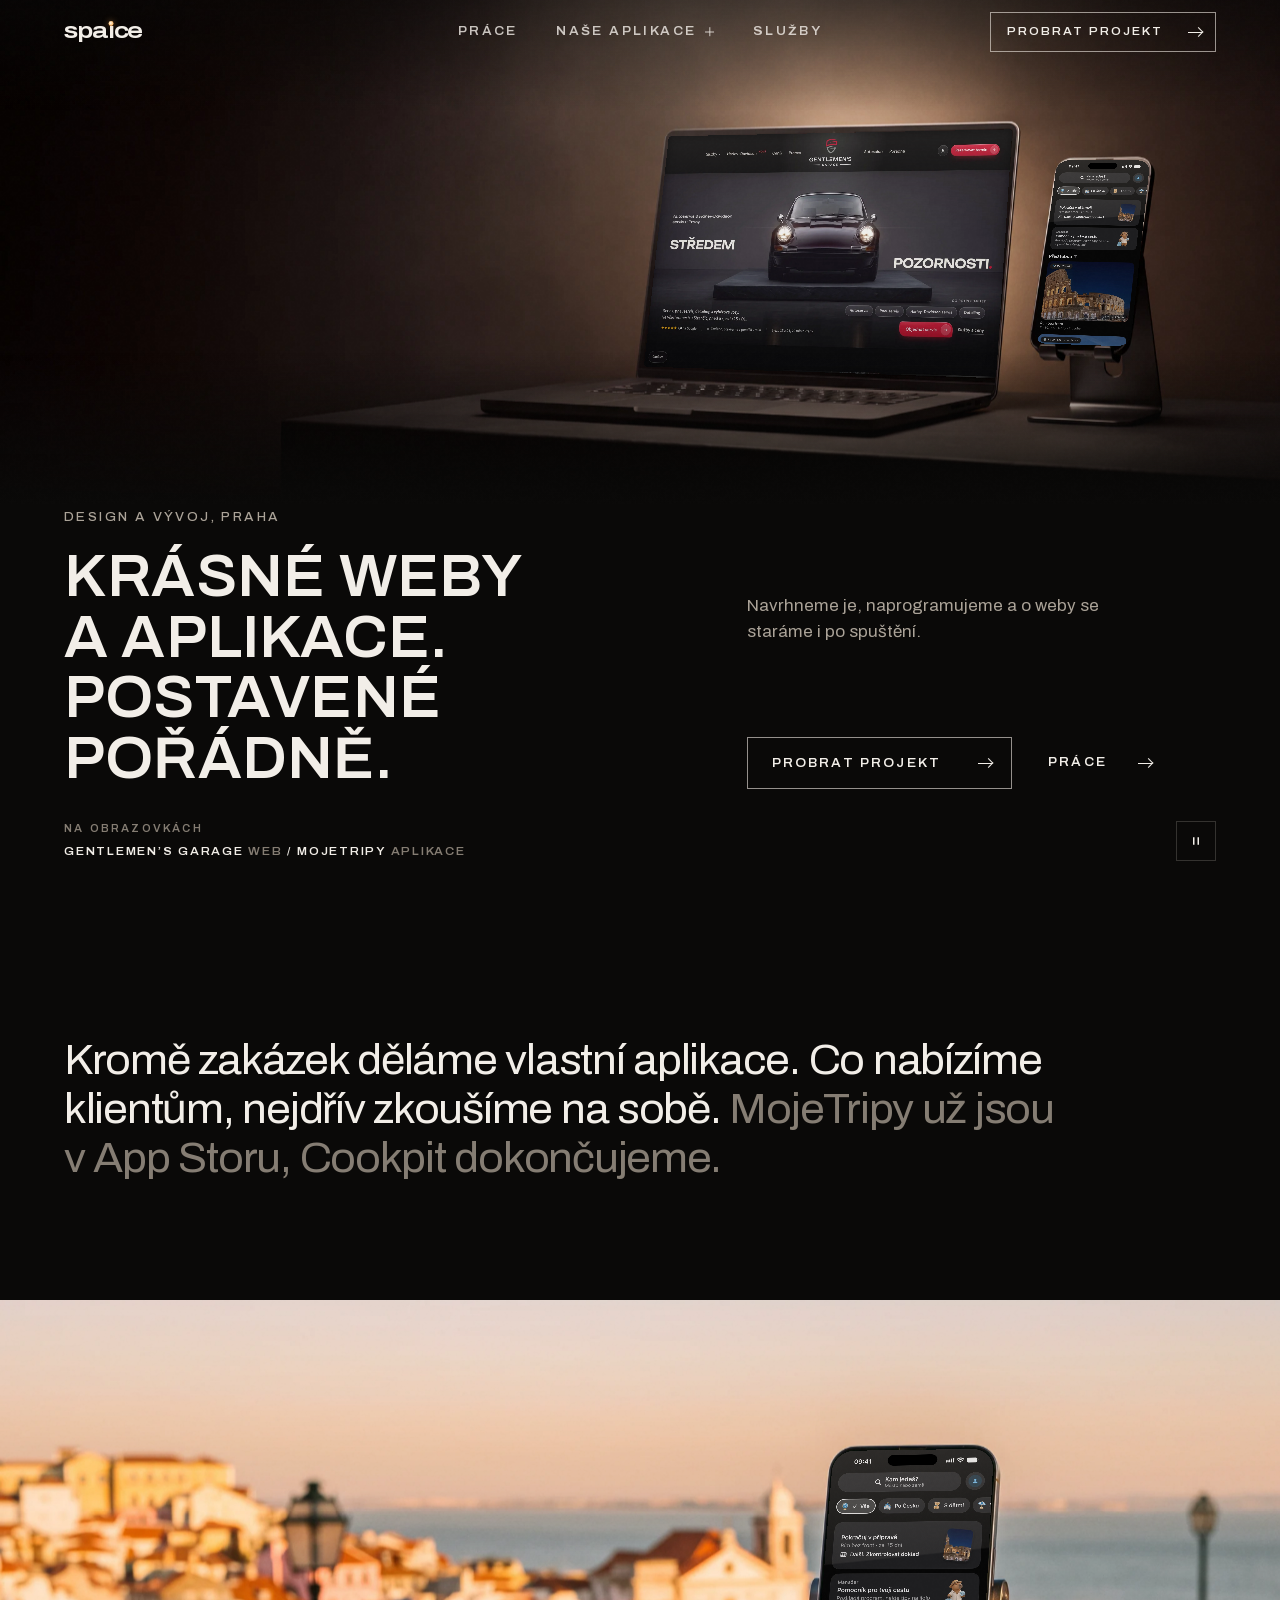
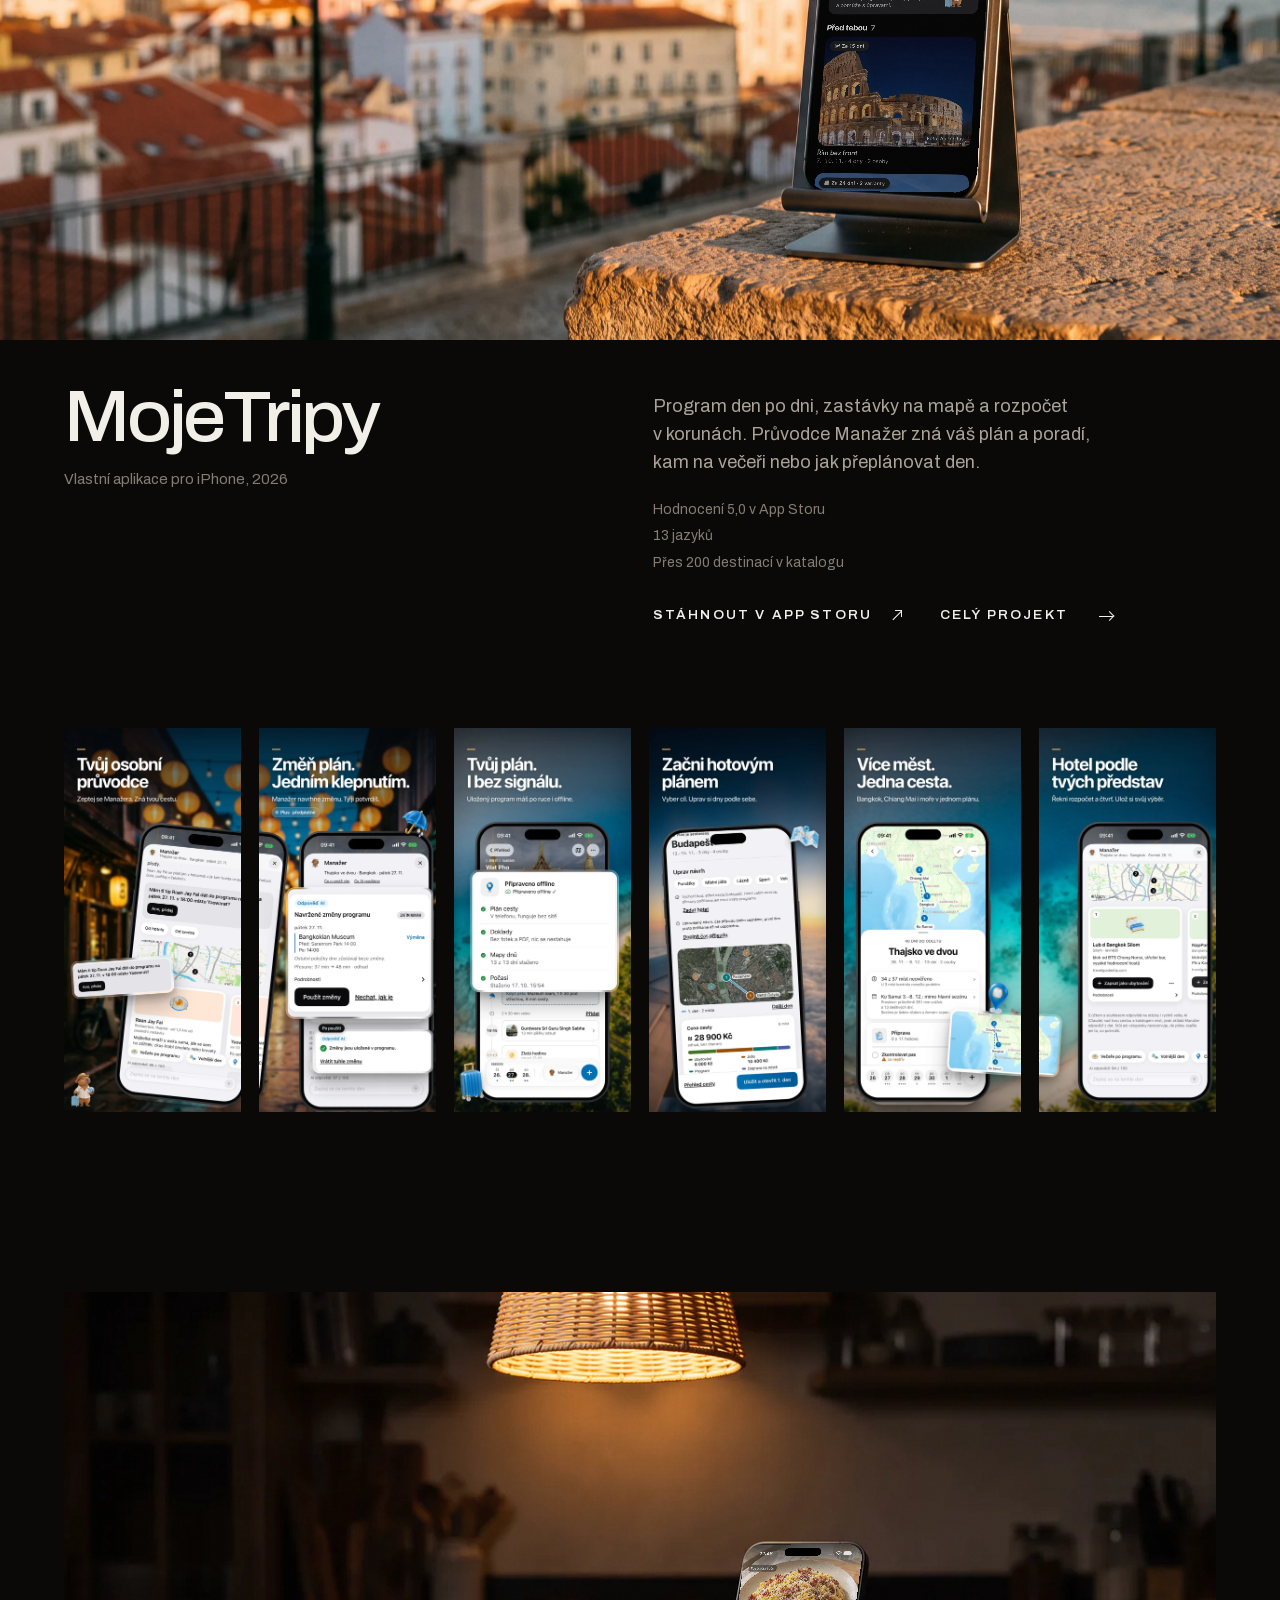
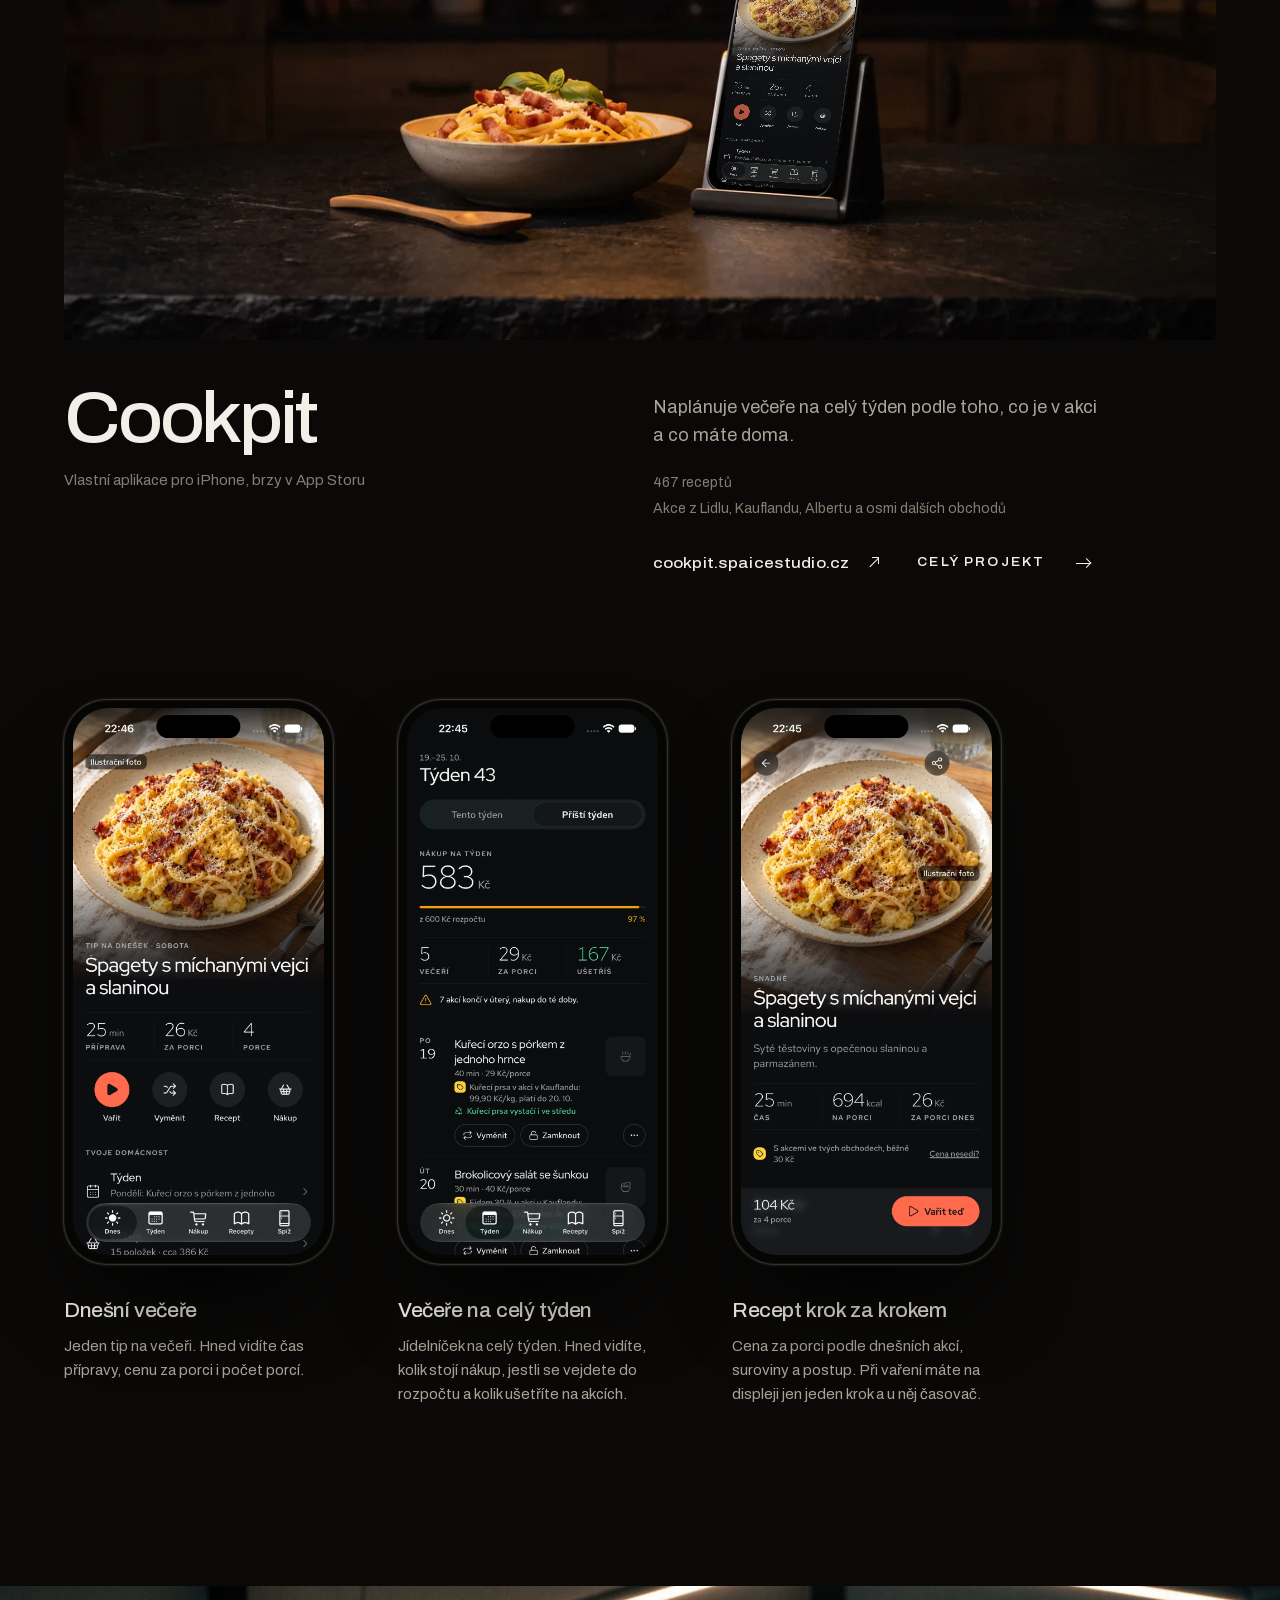
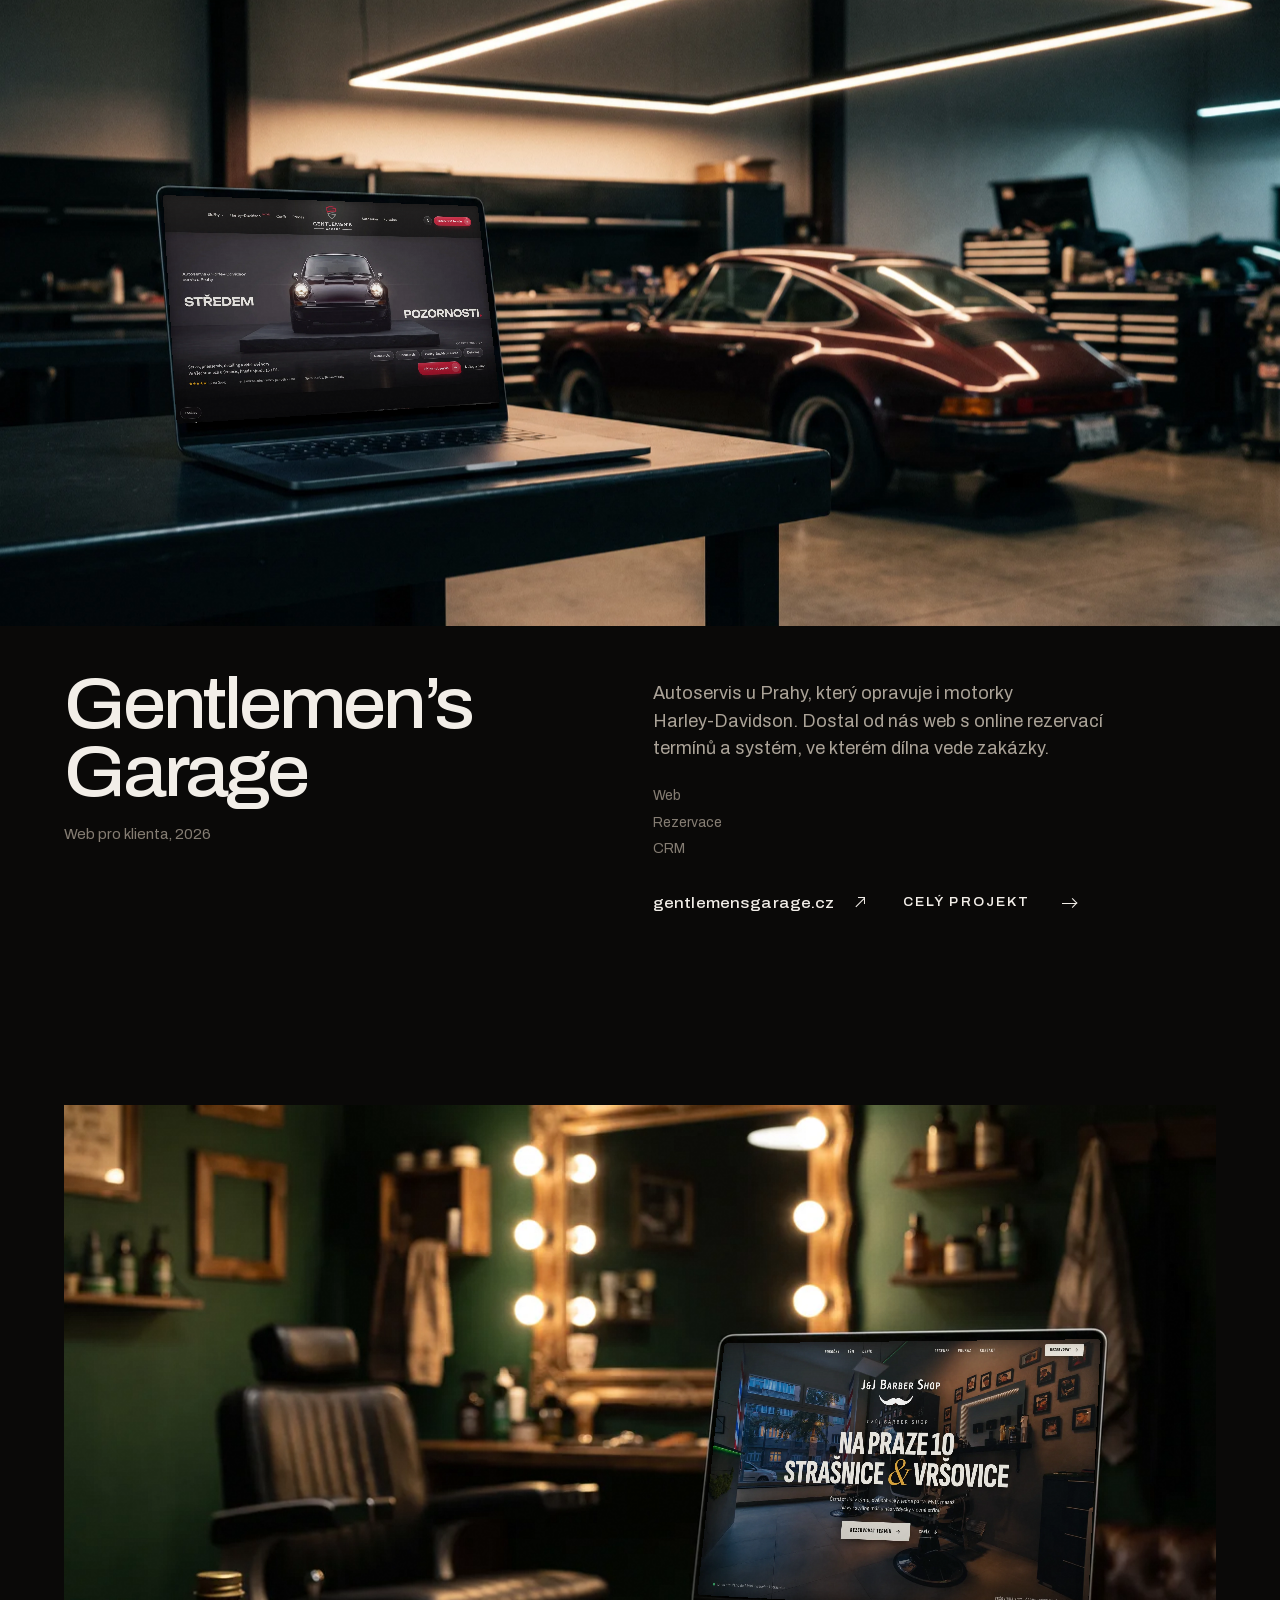
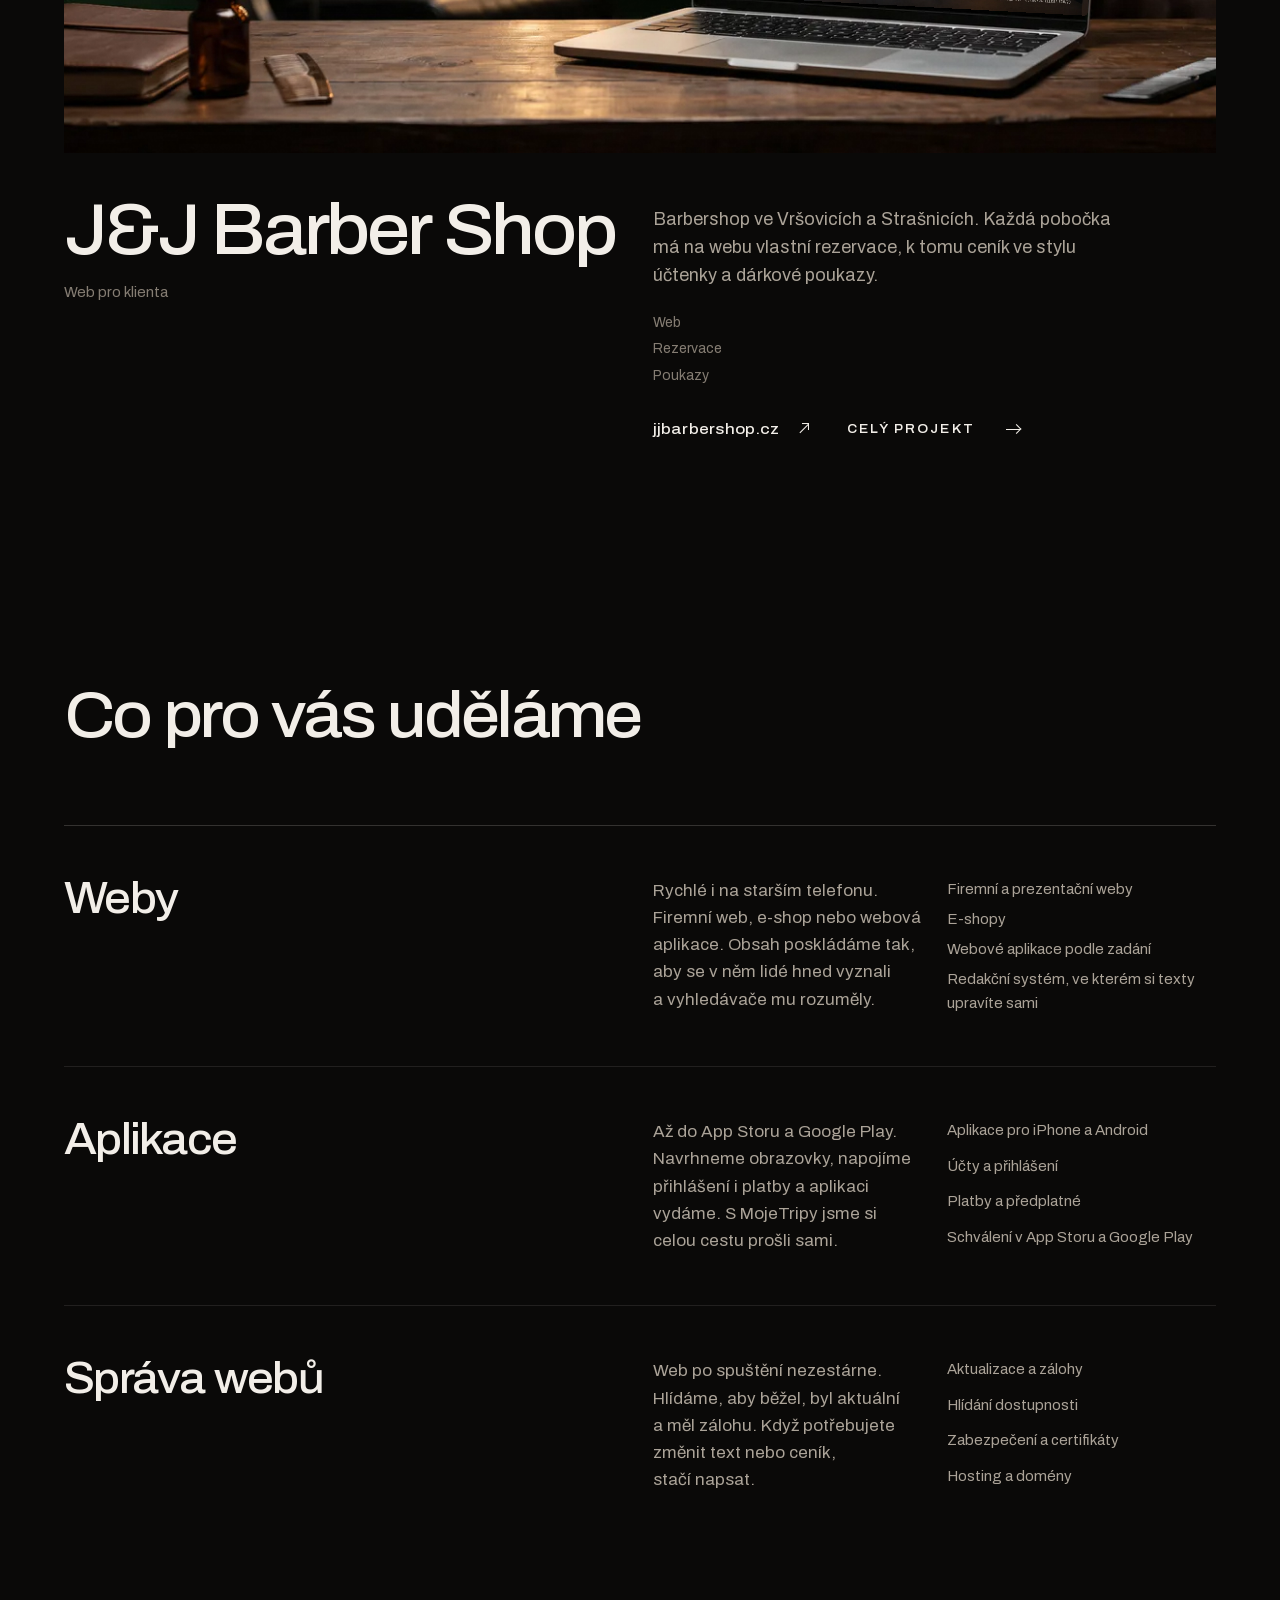
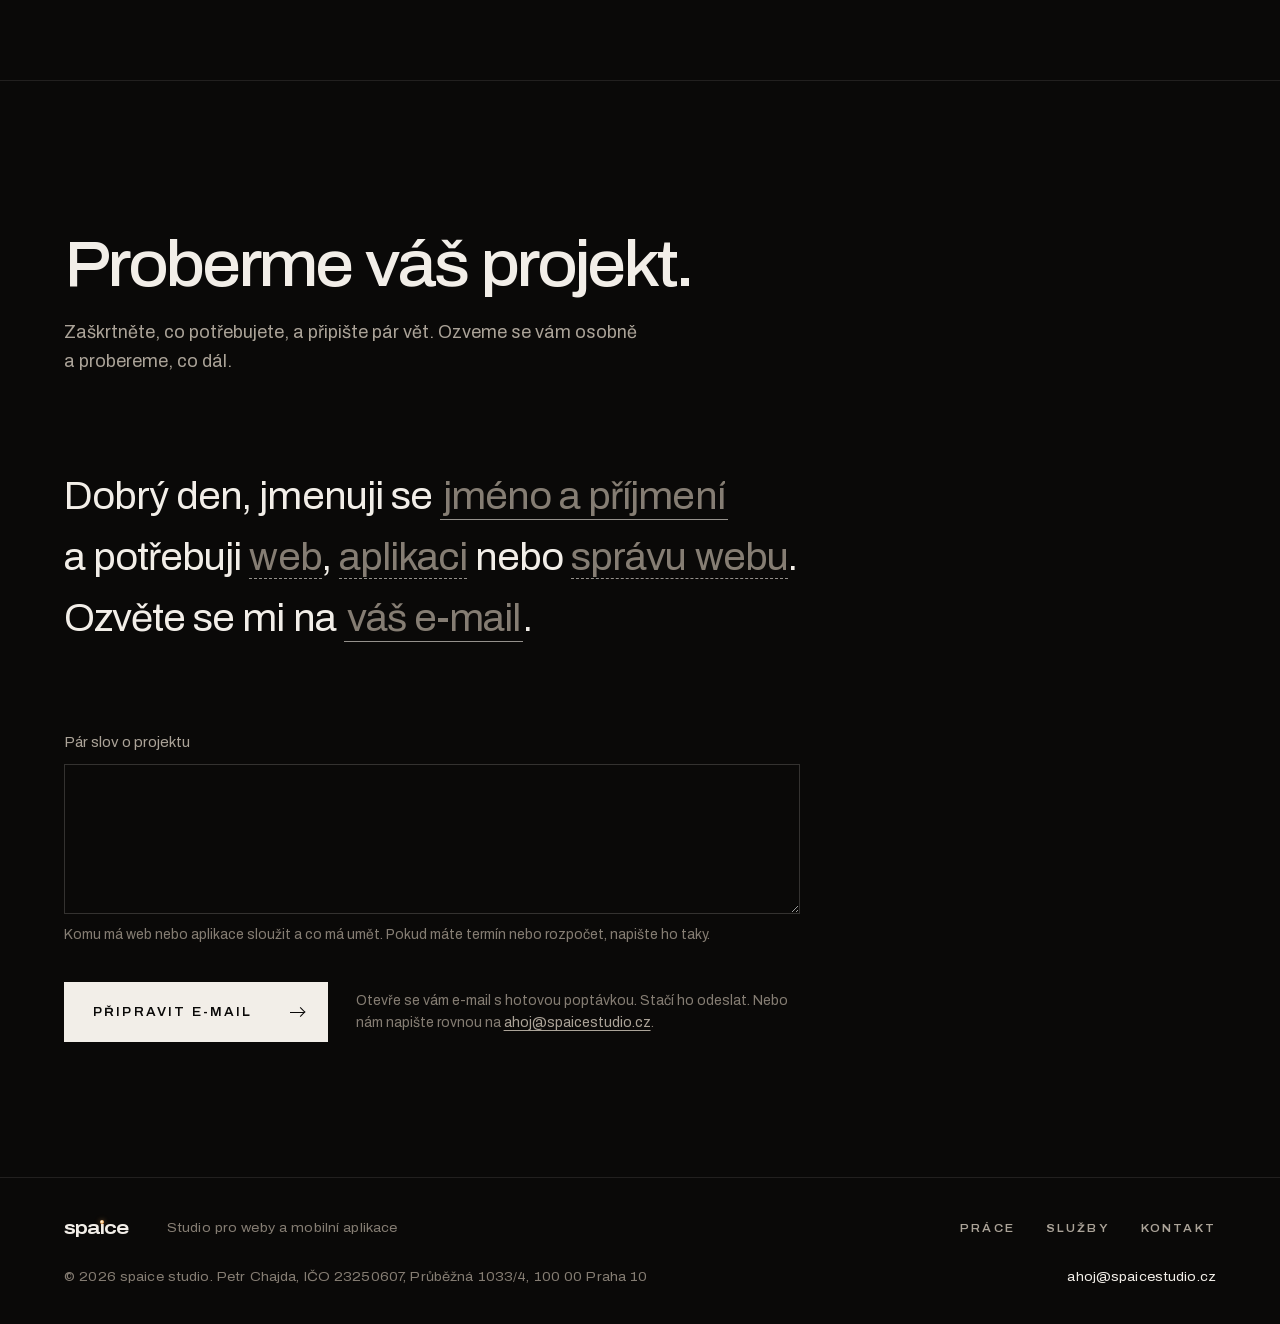
==== commit cefa21aa: "Formulář bez mailto jako cíle: Chrome ho hlásil jako nezabezpečený Odesílá skript; bez skriptu se ni" ====
--- a/index.html
+++ b/index.html
@@ -400,7 +400,7 @@
         <h2 class="headline" id="ct-title">Proberme váš projekt.</h2>
         <p class="contact__lead" data-reveal style="--d:.06s">Zaškrtněte, co potřebujete, a&nbsp;připište pár vět. Ozveme se vám osobně a&nbsp;probereme, co dál.</p>
 
-        <form class="letter" data-config novalidate action="mailto:ahoj@spaicestudio.cz" method="post" enctype="text/plain">
+        <form class="letter" data-config novalidate method="dialog">
           <p class="letter__text">
             Dobrý den, jmenuji se
             <label class="sr-only" for="f-name">Jméno</label><input class="blank" id="f-name" name="jmeno" type="text" autocomplete="name" placeholder="jméno a&nbsp;příjmení" required aria-describedby="e-name">
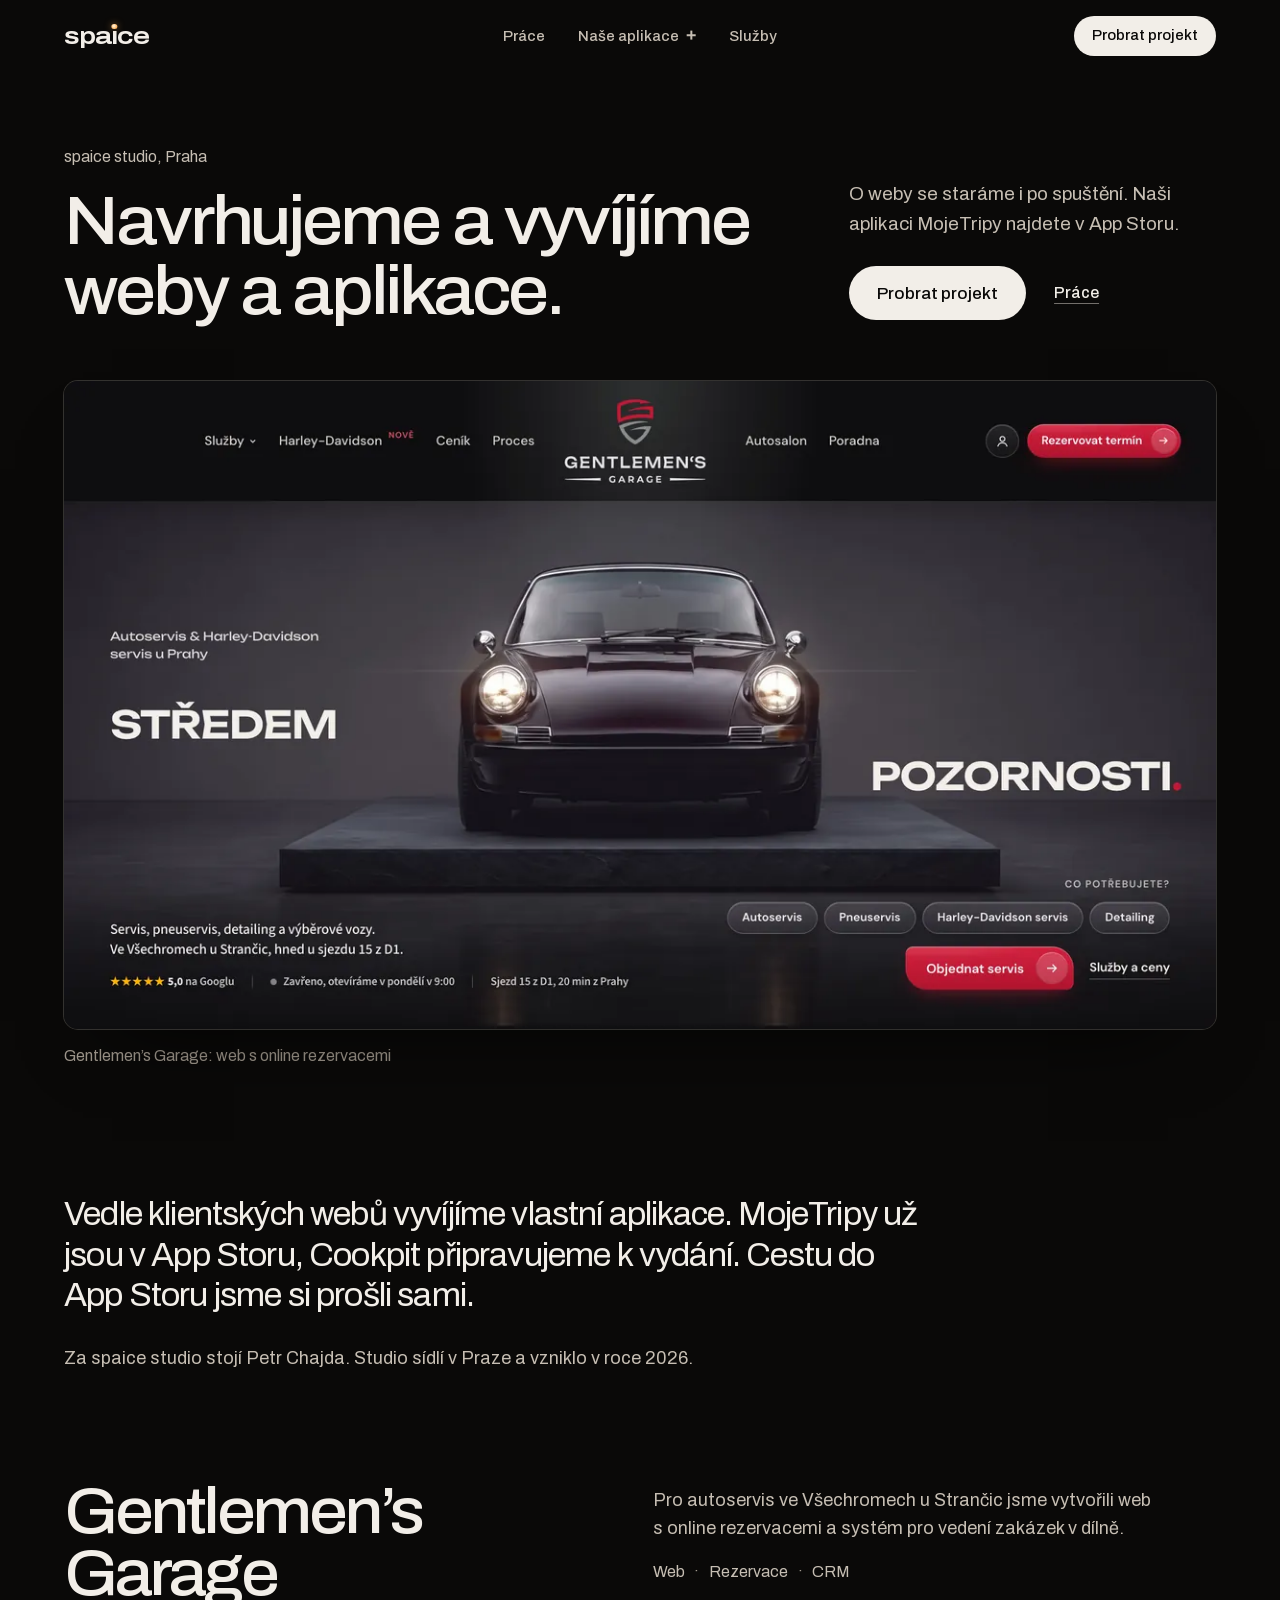
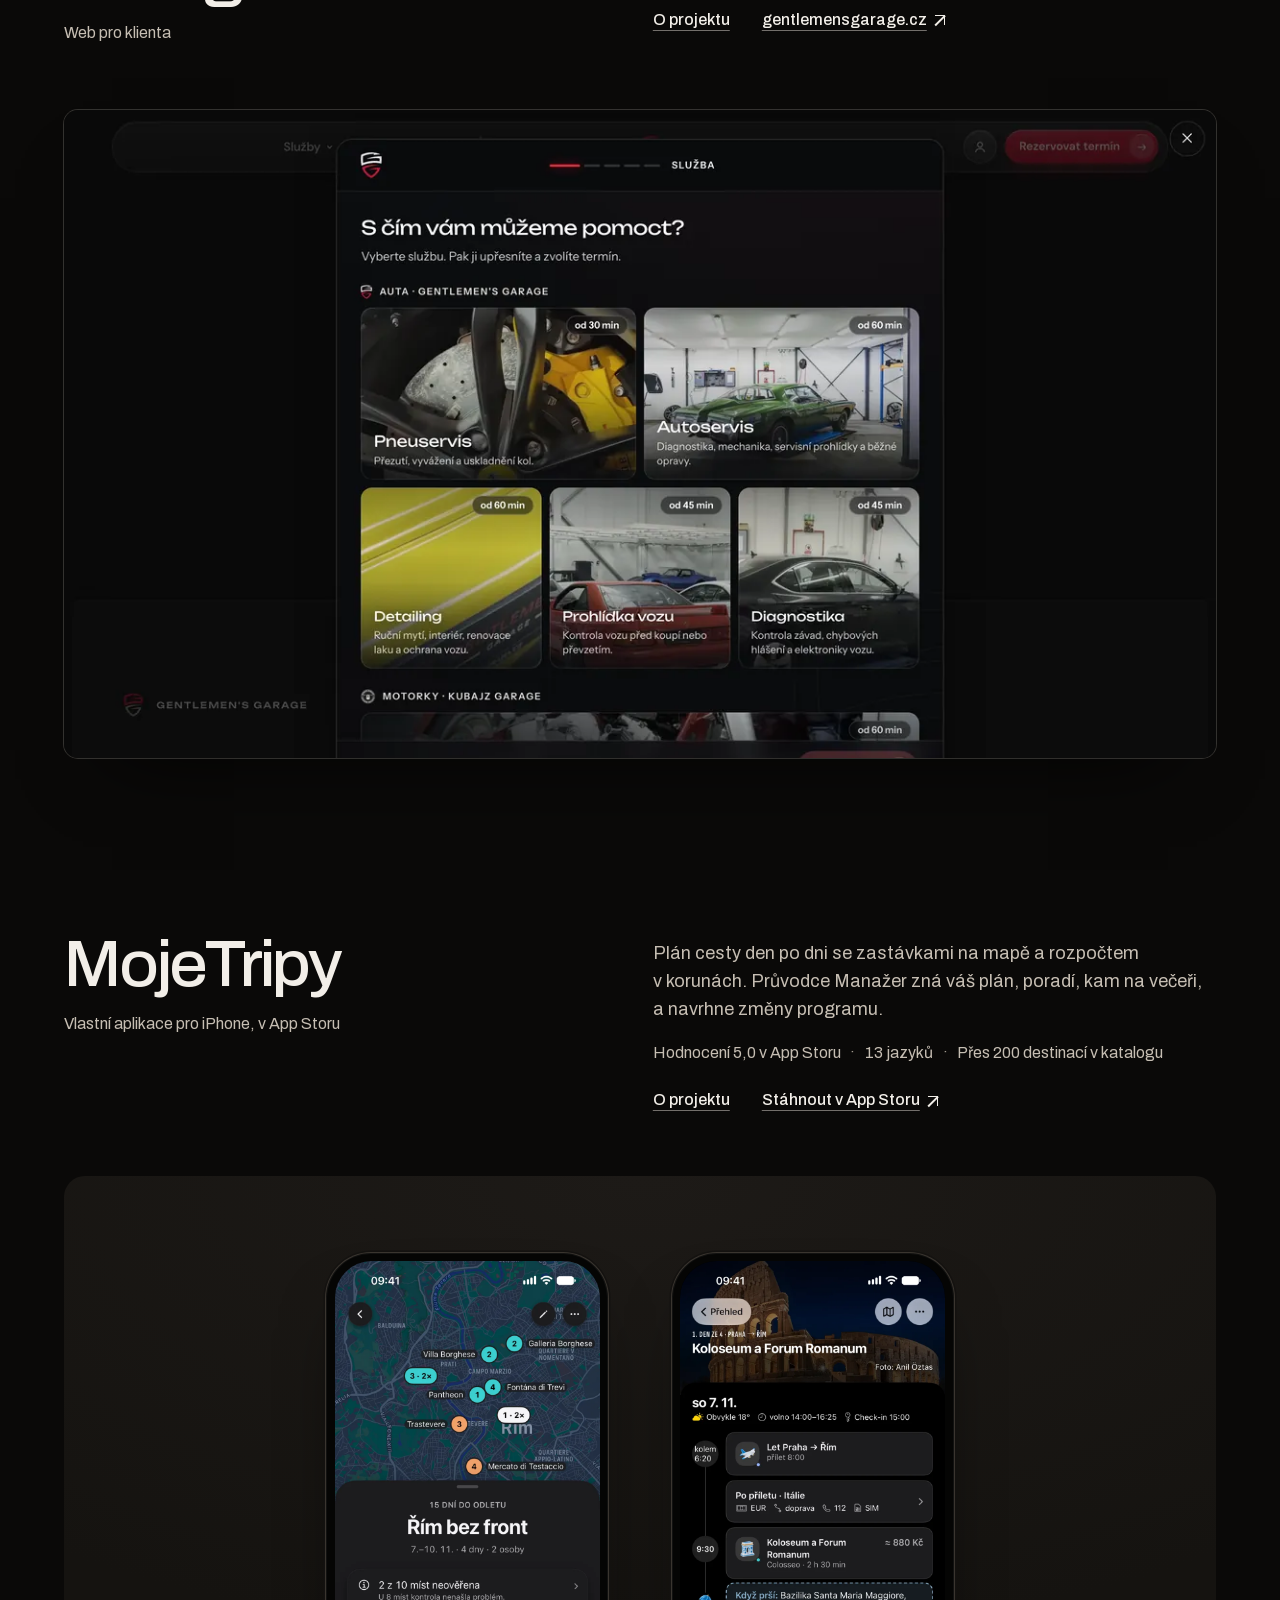
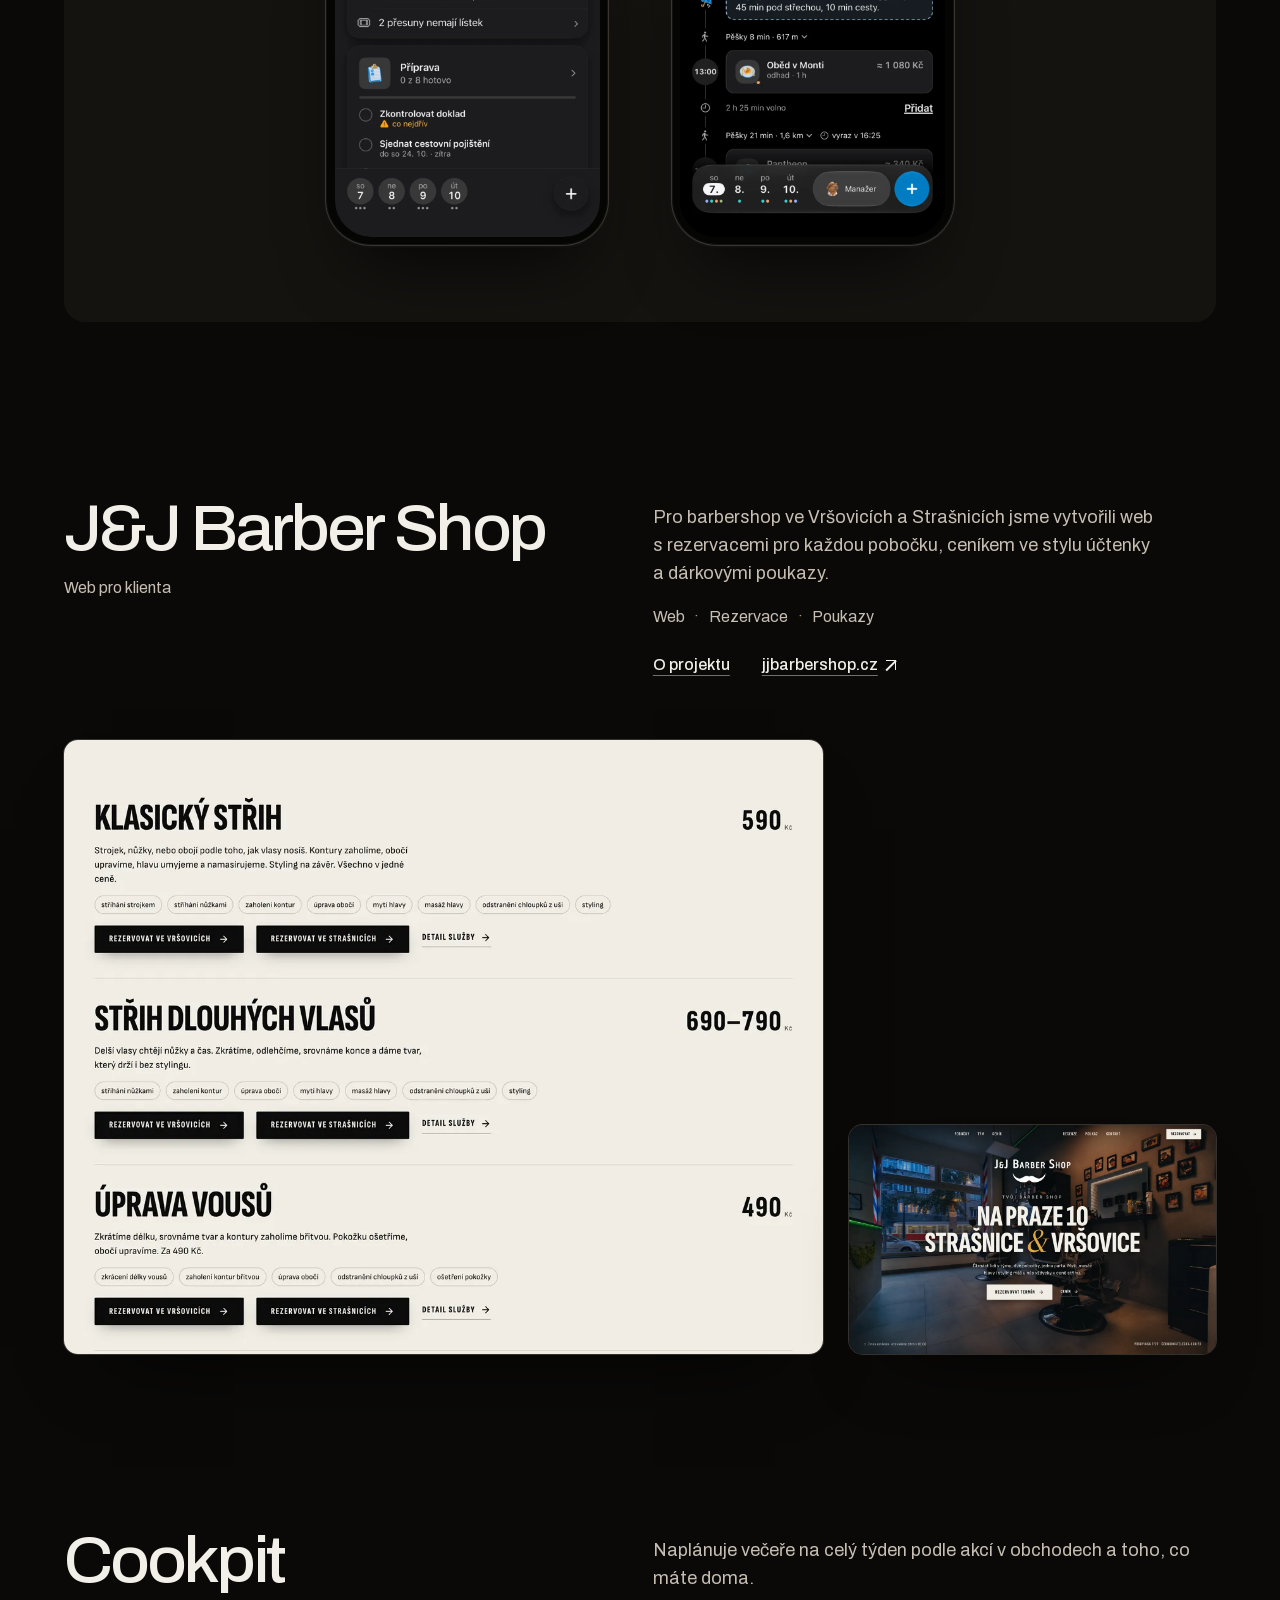
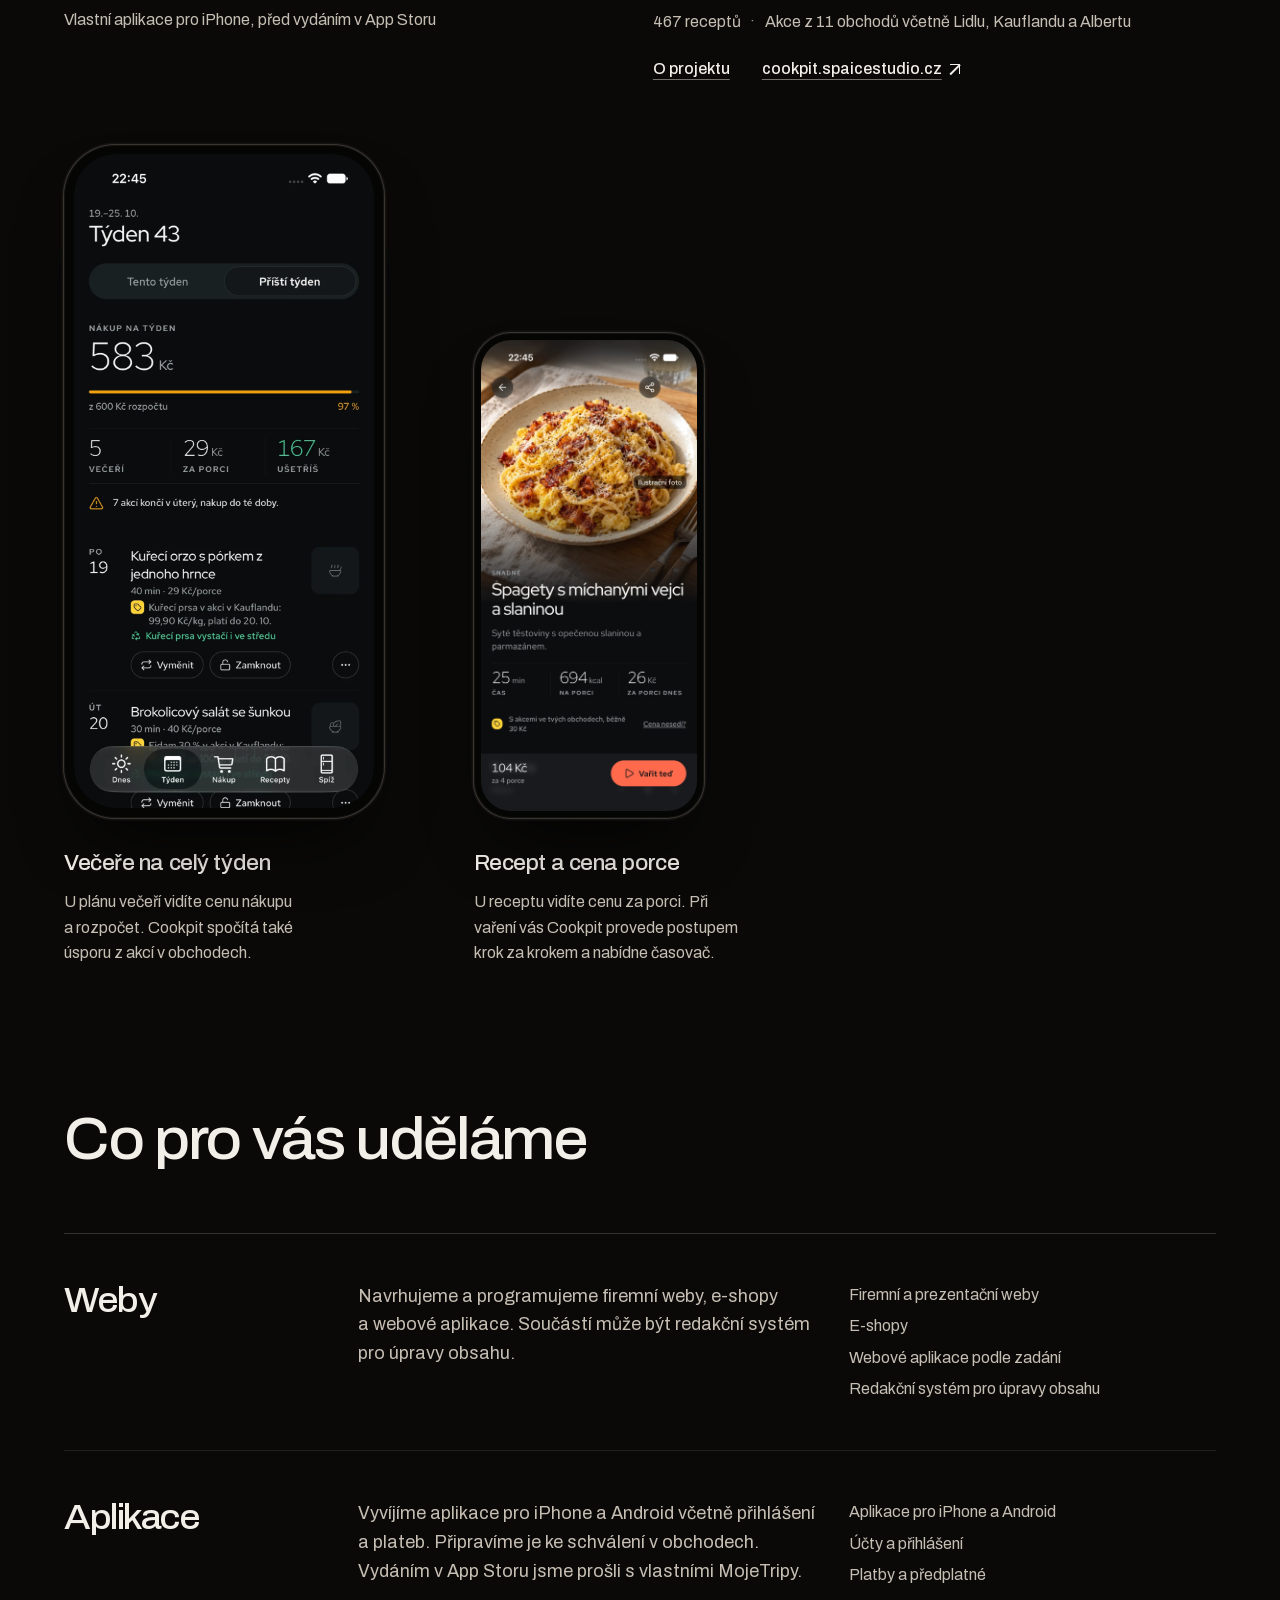
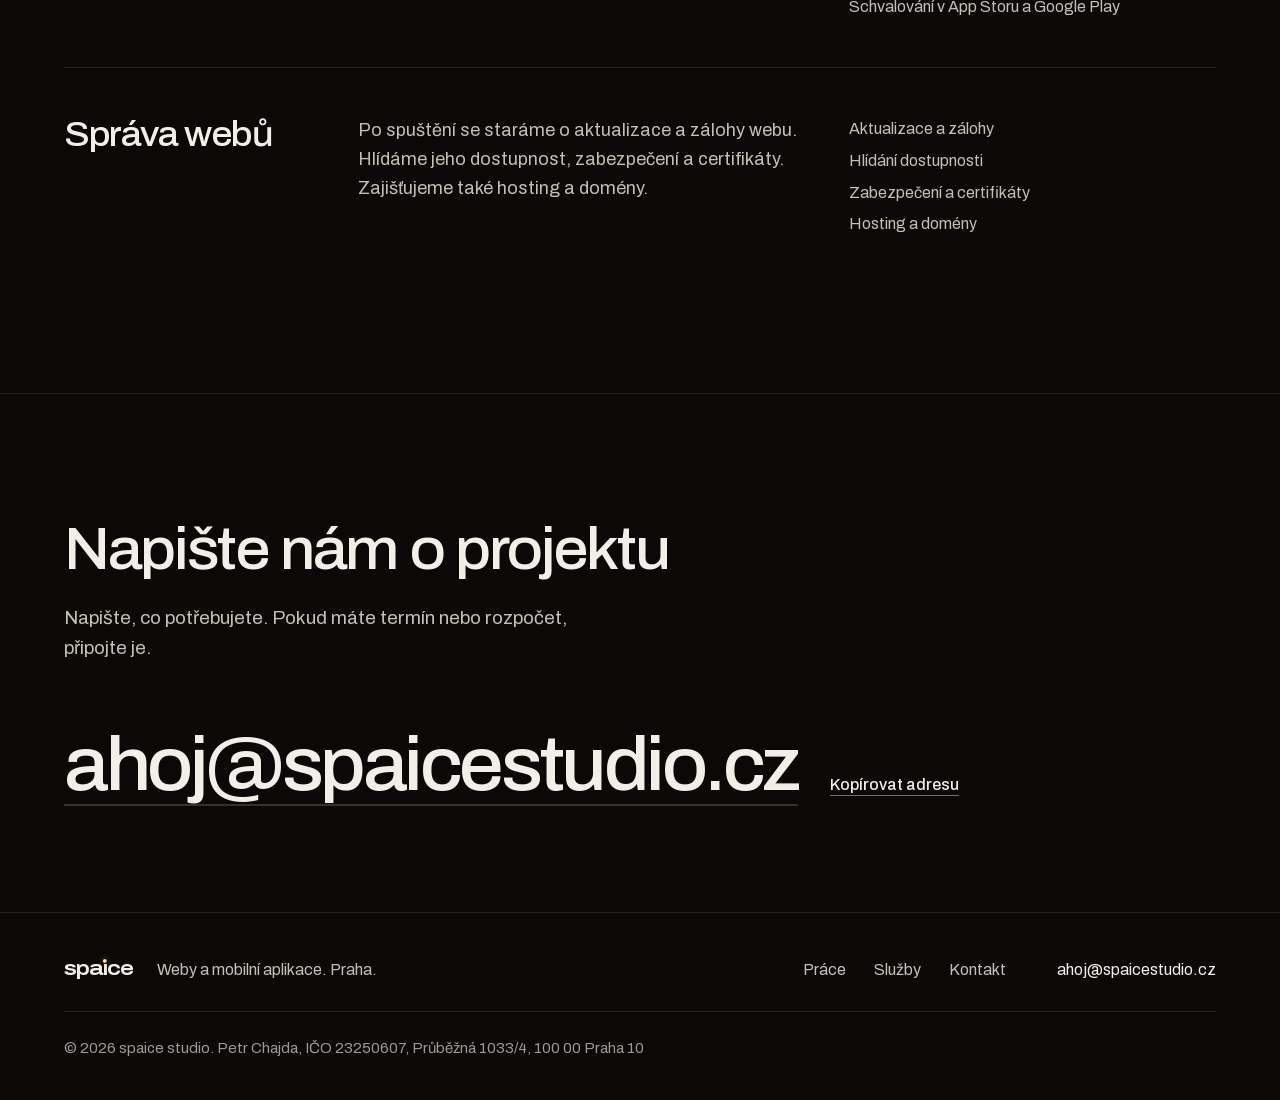
==== commit 31209556: "Web bez vygenerovaných scén: skutečná práce, větná sazba, přímý kontakt Podle posouzení GPT a resear" ====
--- a/index.html
+++ b/index.html
@@ -4,7 +4,7 @@
   <meta charset="utf-8">
   <meta name="viewport" content="width=device-width, initial-scale=1, viewport-fit=cover">
   <title>spaice studio | Weby a mobilní aplikace</title>
-  <meta name="description" content="Weby, e-shopy a aplikace pro iPhone i Android. Navrhneme je, naprogramujeme a o weby se staráme i po spuštění.">
+  <meta name="description" content="Navrhujeme a vyvíjíme weby a aplikace pro iPhone i Android. O weby se staráme i po spuštění. spaice studio, Praha.">
   <link rel="canonical" href="https://spaicestudio.cz/">
   <meta name="theme-color" content="#0a0908">
   <meta name="apple-mobile-web-app-title" content="spaice">
@@ -14,12 +14,12 @@
   <meta property="og:locale" content="cs_CZ">
   <meta property="og:url" content="https://spaicestudio.cz/">
   <meta property="og:title" content="spaice studio | Weby a mobilní aplikace">
-  <meta property="og:description" content="Navrhujeme a programujeme weby a aplikace. Ukázky: MojeTripy, Cookpit, Gentlemen’s Garage a J&amp;J Barber Shop.">
+  <meta property="og:description" content="Práce studia spaice: weby pro Gentlemen’s Garage a J&amp;J Barber Shop, vlastní aplikace MojeTripy a Cookpit.">
   <meta property="og:image" content="https://spaicestudio.cz/assets/img/share.jpg">
   <meta property="og:image:type" content="image/jpeg">
   <meta property="og:image:width" content="1200">
   <meta property="og:image:height" content="630">
-  <meta property="og:image:alt" content="Notebook s webem Gentlemen's Garage a telefon s aplikací MojeTripy. Nápis: Krásné weby a aplikace. Postavené pořádně.">
+  <meta property="og:image:alt" content="Úvodní stránka webu Gentlemen’s Garage. Nápis: Navrhujeme a vyvíjíme weby a aplikace.">
   <meta name="twitter:card" content="summary_large_image">
   <script type="application/ld+json">
     {
@@ -29,18 +29,20 @@
       "url": "https://spaicestudio.cz/",
       "email": "ahoj@spaicestudio.cz",
       "logo": "https://spaicestudio.cz/apple-touch-icon.png",
-      "description": "Navrhujeme a programujeme weby a aplikace. O weby se staráme i po spuštění."
+      "founder": { "@type": "Person", "name": "Petr Chajda" },
+      "address": { "@type": "PostalAddress", "addressLocality": "Praha", "addressCountry": "CZ" },
+      "description": "Navrhujeme a vyvíjíme weby a aplikace pro iPhone i Android. O weby se staráme i po spuštění."
     }
   </script>
-  <link rel="icon" href="favicon.svg" type="image/svg+xml">
-  <link rel="icon" href="favicon.ico" sizes="48x48">
-  <link rel="apple-touch-icon" href="apple-touch-icon.png">
-  <link rel="preload" href="assets/fonts/archivo-latin.woff2" as="font" type="font/woff2" crossorigin>
-  <link rel="preload" href="assets/fonts/archivo-latin-ext.woff2" as="font" type="font/woff2" crossorigin>
-  <link rel="preload" as="image" href="assets/img/hero-showroom-2048.webp" imagesrcset="assets/img/hero-showroom-1200.webp 1200w, assets/img/hero-showroom-2048.webp 2048w, assets/img/hero-showroom-3840.webp 3840w" imagesizes="(max-width: 600px) 680px, (max-width: 900px) 940px, 112vw">
-  <link rel="stylesheet" href="assets/css/style.css">
+  <link rel="icon" href="/favicon.svg" type="image/svg+xml">
+  <link rel="icon" href="/favicon.ico" sizes="48x48">
+  <link rel="apple-touch-icon" href="/apple-touch-icon.png">
+  <link rel="preload" href="/assets/fonts/archivo-latin.woff2" as="font" type="font/woff2" crossorigin>
+  <link rel="preload" href="/assets/fonts/archivo-latin-ext.woff2" as="font" type="font/woff2" crossorigin>
+  <link rel="preload" as="image" href="/assets/img/web-gg-home-1200.webp" imagesrcset="/assets/img/web-gg-home-1200.webp 1200w, /assets/img/web-gg-home-2400.webp 2400w" imagesizes="(max-width: 900px) 100vw, 90vw" media="(min-width: 601px)">
+  <link rel="stylesheet" href="/assets/css/style.css">
   <script>document.documentElement.classList.add('js');setTimeout(function(){if(!window.spaiceReady)document.documentElement.classList.add('no-script-run')},3000)</script>
-  <script src="assets/js/main.js" defer></script>
+  <script src="/assets/js/main.js" defer></script>
 </head>
 <body>
 <!--email_off-->
@@ -48,13 +50,13 @@
 
   <header class="nav" data-nav>
     <div class="nav__inner">
-      <a class="logo" href="#top" aria-label="spaice studio, na začátek stránky">spa<span class="logo__i">ı</span>ce</a>
+      <a class="logo" href="#top" aria-label="spaice studio, úvodní stránka">spa<span class="logo__i">ı</span>ce</a>
       <nav class="nav__links" aria-label="Hlavní navigace">
         <a href="#prace">Práce</a>
         <button class="nav__apps" type="button" aria-expanded="false" aria-controls="aplikace" data-apps-toggle>Naše aplikace<span class="nav__plus" aria-hidden="true"></span></button>
         <a href="#sluzby">Služby</a>
       </nav>
-      <a class="btn btn--sm nav__cta" href="#kontakt">Probrat projekt<span class="arrow" aria-hidden="true"></span></a>
+      <a class="btn btn--sm nav__cta" href="#kontakt">Probrat projekt</a>
       <button class="nav__toggle" type="button" aria-expanded="false" aria-controls="menu" data-menu-toggle>Menu</button>
     </div>
     <div class="apps" id="aplikace" data-apps hidden>
@@ -62,34 +64,34 @@
         <ul class="apps__list" aria-label="Naše aplikace">
           <li>
             <a class="app" href="https://apps.apple.com/cz/app/mojetripy/id6815389423" target="_blank" rel="noopener" data-preview="0">
-              <img class="app__icon" src="assets/img/app-mojetripy.webp" alt="" width="40" height="40" loading="lazy" decoding="async">
+              <img class="app__icon" src="/assets/img/app-mojetripy.webp" alt="" width="40" height="40" loading="lazy" decoding="async">
               <span class="app__name">MojeTripy</span>
-              <span class="app__desc">Plánovač cest den po dni</span>
+              <span class="app__desc">Plán cesty den po dni</span>
               <span class="app__status">App Store<span class="arrow arrow--out" aria-hidden="true"></span></span>
             </a>
           </li>
           <li>
             <a class="app" href="https://cookpit.spaicestudio.cz/" data-preview="1">
-              <img class="app__icon" src="assets/img/app-cookpit.webp" alt="" width="40" height="40" loading="lazy" decoding="async">
+              <img class="app__icon" src="/assets/img/app-cookpit.webp" alt="" width="40" height="40" loading="lazy" decoding="async">
               <span class="app__name">Cookpit</span>
-              <span class="app__desc">Večeře z&nbsp;akcí na celý týden</span>
-              <span class="app__status">Brzy</span>
+              <span class="app__desc">Večeře na týden</span>
+              <span class="app__status">Před vydáním</span>
             </a>
           </li>
           <li>
             <a class="app" href="https://jetopodvod.spaicestudio.cz/" data-preview="2">
-              <img class="app__icon" src="assets/img/app-jetopodvod.webp" alt="" width="40" height="40" loading="lazy" decoding="async">
+              <img class="app__icon" src="/assets/img/app-jetopodvod.webp" alt="" width="40" height="40" loading="lazy" decoding="async">
               <span class="app__name">Je to podvod?</span>
-              <span class="app__desc">Prověří zprávu dřív, než kliknete</span>
-              <span class="app__status">Brzy</span>
+              <span class="app__desc">Podezřelé zprávy a&nbsp;odkazy</span>
+              <span class="app__status">Před vydáním</span>
             </a>
           </li>
         </ul>
         <div class="apps__preview phone" aria-hidden="true">
           <div class="phone__screen">
-            <img class="is-active" src="assets/img/screen-mt-main.webp" alt="" width="804" height="1748" loading="lazy" decoding="async">
-            <img src="assets/img/uv-dnes.webp" alt="" width="900" height="1957" loading="lazy" decoding="async">
-            <img src="assets/img/app-preview-jetopodvod.webp" alt="" width="900" height="1957" loading="lazy" decoding="async">
+            <img class="is-active" src="/assets/img/screen-mt-main.webp" alt="" width="804" height="1748" loading="lazy" decoding="async">
+            <img src="/assets/img/uv-dnes.webp" alt="" width="900" height="1957" loading="lazy" decoding="async">
+            <img src="/assets/img/app-preview-jetopodvod.webp" alt="" width="900" height="1957" loading="lazy" decoding="async">
           </div>
         </div>
       </div>
@@ -105,341 +107,190 @@
         <ul aria-label="Naše aplikace">
           <li>
             <a class="app" href="https://apps.apple.com/cz/app/mojetripy/id6815389423" target="_blank" rel="noopener">
-              <img class="app__icon" src="assets/img/app-mojetripy.webp" alt="" width="40" height="40" loading="lazy" decoding="async">
+              <img class="app__icon" src="/assets/img/app-mojetripy.webp" alt="" width="40" height="40" loading="lazy" decoding="async">
               <span class="app__name">MojeTripy</span>
-              <span class="app__desc">Plánovač cest den po dni</span>
+              <span class="app__desc">Plán cesty den po dni</span>
               <span class="app__status">App Store<span class="arrow arrow--out" aria-hidden="true"></span></span>
             </a>
           </li>
           <li>
             <a class="app" href="https://cookpit.spaicestudio.cz/">
-              <img class="app__icon" src="assets/img/app-cookpit.webp" alt="" width="40" height="40" loading="lazy" decoding="async">
+              <img class="app__icon" src="/assets/img/app-cookpit.webp" alt="" width="40" height="40" loading="lazy" decoding="async">
               <span class="app__name">Cookpit</span>
-              <span class="app__desc">Večeře z&nbsp;akcí na celý týden</span>
-              <span class="app__status">Brzy</span>
+              <span class="app__desc">Večeře na týden</span>
+              <span class="app__status">Před vydáním</span>
             </a>
           </li>
           <li>
             <a class="app" href="https://jetopodvod.spaicestudio.cz/">
-              <img class="app__icon" src="assets/img/app-jetopodvod.webp" alt="" width="40" height="40" loading="lazy" decoding="async">
+              <img class="app__icon" src="/assets/img/app-jetopodvod.webp" alt="" width="40" height="40" loading="lazy" decoding="async">
               <span class="app__name">Je to podvod?</span>
-              <span class="app__desc">Prověří zprávu dřív, než kliknete</span>
-              <span class="app__status">Brzy</span>
+              <span class="app__desc">Podezřelé zprávy a&nbsp;odkazy</span>
+              <span class="app__status">Před vydáním</span>
             </a>
           </li>
         </ul>
       </div>
     </nav>
     <div class="menu__foot">
-      <a class="btn btn--solid btn--lg" href="#kontakt">Probrat projekt<span class="arrow" aria-hidden="true"></span></a>
+      <a class="btn btn--lg" href="#kontakt">Probrat projekt</a>
       <a class="menu__mail" href="mailto:ahoj@spaicestudio.cz">ahoj@spaicestudio.cz</a>
     </div>
   </div>
 
   <main id="obsah">
-
-    <!-- Úvod: showroom, na displejích běží skutečné projekty studia -->
-    <section class="hero" id="top" aria-labelledby="hero-title" data-top>
-      <div class="hero__media" aria-hidden="true">
-        <div class="stage" data-stage data-w="2752" data-h="1536">
-          <img class="stage__bg" src="assets/img/hero-showroom-2048.webp" srcset="assets/img/hero-showroom-1200.webp 1200w, assets/img/hero-showroom-2048.webp 2048w, assets/img/hero-showroom-3840.webp 3840w" sizes="(max-width: 600px) 680px, (max-width: 900px) 940px, 112vw" width="2752" height="1536" alt="" fetchpriority="high" decoding="async">
-          <div class="screen screen--laptop" data-quad="1438,550 2176.5,535 2141.5,1070 1384.5,1045" data-src-w="1440" data-src-h="900">
-            <img class="is-active" src="assets/img/screen-gg.webp" alt="" width="1440" height="900" decoding="async">
-            <img src="assets/img/screen-jj.webp" alt="" width="1440" height="900" decoding="async">
-          </div>
-          <div class="screen screen--phone" data-quad="2273,601.5 2473,602 2430,1002 2221.5,995" data-src-w="804" data-src-h="1748">
-            <img class="is-active" src="assets/img/screen-mt-main.webp" alt="" width="804" height="1748" decoding="async">
-            <img src="assets/img/uv-dnes.webp" alt="" width="900" height="1957" decoding="async">
-          </div>
-        </div>
-      </div>
-      <div class="hero__content wrap">
-        <p class="meta hero__meta">Design a&nbsp;vývoj, Praha</p>
-        <h1 class="display hero__title" id="hero-title">
-          <span class="hero__line">Krásné weby</span>
-          <span class="hero__line">a&nbsp;aplikace.</span>
-          <span class="hero__line">Postavené</span>
-          <span class="hero__line">pořádně.</span>
-        </h1>
-        <p class="hero__lead">Navrhneme je, naprogramujeme a&nbsp;o&nbsp;weby se staráme i&nbsp;po spuštění.</p>
+    <section class="hero wrap" id="top" aria-labelledby="hero-title" data-top>
+      <div class="hero__text">
+        <p class="hero__meta">spaice studio, Praha</p>
+        <h1 class="hero__title" id="hero-title">Navrhujeme a&nbsp;vyvíjíme weby a&nbsp;aplikace.</h1>
+      </div>
+      <div class="hero__side">
+        <p class="hero__lead">O&nbsp;weby se staráme i&nbsp;po spuštění. Naši aplikaci MojeTripy najdete v&nbsp;App Storu.</p>
         <div class="hero__actions">
-          <a class="btn" href="#kontakt">Probrat projekt<span class="arrow" aria-hidden="true"></span></a>
-          <a class="link" href="#prace">Práce<span class="arrow" aria-hidden="true"></span></a>
-        </div>
-      </div>
-      <div class="hero__onscreen">
-        <div class="onscreen">
-          <p class="onscreen__label">Na obrazovkách</p>
-          <p class="onscreen__value" data-onscreen-state>Gentlemen’s Garage <span>web</span> / MojeTripy <span>aplikace</span></p>
-          <p class="onscreen__value" data-onscreen-state hidden>J&amp;J Barber Shop <span>web</span> / Cookpit <span>aplikace</span></p>
-        </div>
-        <button class="hero__toggle" type="button" aria-label="Pozastavit střídání projektů" data-cycle-toggle>
-          <svg class="i-pause" viewBox="0 0 16 16" aria-hidden="true"><rect x="4" y="3" width="2" height="10"/><rect x="10" y="3" width="2" height="10"/></svg>
-          <svg class="i-play" viewBox="0 0 16 16" aria-hidden="true"><path d="M5 3v10l8-5z"/></svg>
-        </button>
-      </div>
+          <a class="btn btn--lg" href="#kontakt">Probrat projekt</a>
+          <a class="link" href="#prace">Práce</a>
+        </div>
+      </div>
+      <figure class="hero__shot">
+        <div class="shot"><picture>
+          <source media="(max-width: 600px)" srcset="/assets/img/web-gg-home-m.webp" width="900" height="1125">
+          <img src="/assets/img/web-gg-home-1200.webp" srcset="/assets/img/web-gg-home-1200.webp 1200w, /assets/img/web-gg-home-2400.webp 2400w" sizes="(max-width: 900px) 100vw, 90vw" width="2400" height="1500" alt="Úvodní stránka webu Gentlemen’s Garage: tmavá fotografie vozu Porsche a tlačítko Objednat servis." fetchpriority="high" decoding="async">
+        </picture></div>
+        <figcaption>Gentlemen’s Garage: web s&nbsp;online rezervacemi</figcaption>
+      </figure>
     </section>
 
-    <!-- Úvod: jedna redakční myšlenka -->
-    <section class="statement wrap" aria-label="O studiu">
-      <p class="statement__text" data-reveal>Kromě zakázek děláme vlastní aplikace. Co nabízíme klientům, nejdřív zkoušíme na sobě. <span>MojeTripy už jsou v&nbsp;App Storu, Cookpit dokončujeme.</span></p>
+    <section class="intro wrap" aria-label="O studiu">
+      <p class="intro__text">Vedle klientských webů vyvíjíme vlastní aplikace. MojeTripy už jsou v&nbsp;App Storu, Cookpit připravujeme k&nbsp;vydání. Cestu do App Storu jsme si prošli sami.</p>
+      <p class="intro__founder">Za spaice studio stojí Petr Chajda. Studio sídlí v&nbsp;Praze a&nbsp;vzniklo v&nbsp;roce 2026.</p>
     </section>
 
-    <!-- Práce: každý projekt jako exponát, na displejích skutečné obrazovky -->
     <div class="works" id="prace">
-
-      <article class="work work--bleed" id="mojetripy" aria-labelledby="mt-name">
-        <figure class="work__media" aria-hidden="true">
-          <div class="work__frame" style="--focus-x:.7;--focus-y:.51">
-            <div class="work__zoom">
-              <div class="stage" data-stage data-w="2752" data-h="1536" data-interval="5200">
-                <img class="stage__bg" src="assets/img/scene-mt-2048.webp" srcset="assets/img/scene-mt-1200.webp 1200w, assets/img/scene-mt-2048.webp 2048w, assets/img/scene-mt-2752.webp 2752w" sizes="(max-width: 900px) 700px, 100vw" width="2752" height="1536" alt="" loading="lazy" decoding="async">
-                <div class="screen screen--phone" data-quad="1792,420 2137,415 2099,1155 1734,1150" data-src-w="804" data-src-h="1748">
-                  <img class="is-active" src="assets/img/screen-mt-main.webp" alt="" width="804" height="1748" loading="lazy" decoding="async">
-                  <img src="assets/img/screen-mt-trip.webp" alt="" width="804" height="1748" loading="lazy" decoding="async">
-                  <img src="assets/img/screen-mt-den.webp" alt="" width="804" height="1748" loading="lazy" decoding="async">
-                  <img src="assets/img/screen-mt-mapa.webp" alt="" width="804" height="1748" loading="lazy" decoding="async">
-                  <img src="assets/img/screen-mt-penize.webp" alt="" width="804" height="1748" loading="lazy" decoding="async">
-                </div>
-              </div>
+      <article class="work work--gentlemens-garage" id="gentlemens-garage" aria-labelledby="gentlemens-garage-name">
+        <header class="work__head wrap">
+          <div class="work__title">
+            <h2 class="work__name" id="gentlemens-garage-name">Gentlemen’s Garage</h2>
+            <p class="work__kind">Web pro klienta</p>
+          </div>
+          <div class="work__body">
+            <p>Pro autoservis ve Všechromech u&nbsp;Strančic jsme vytvořili web s&nbsp;online rezervacemi a&nbsp;systém pro vedení zakázek v&nbsp;dílně.</p>
+            <ul class="facts"><li>Web</li><li>Rezervace</li><li>CRM</li></ul>
+            <div class="work__links">
+              <a class="link" href="/prace/gentlemens-garage/">O&nbsp;projektu</a>
+              <a class="link" href="https://www.gentlemensgarage.cz/" target="_blank" rel="noopener">gentlemensgarage.cz<span class="arrow arrow--out" aria-hidden="true"></span></a>
             </div>
           </div>
+        </header>
+        <div class="work__show wrap" data-reveal>
+        <figure class="show show--wide">
+          <div class="shot"><img src="/assets/img/web-gg-rezervace-1200.webp" srcset="/assets/img/web-gg-rezervace-1200.webp 1200w, /assets/img/web-gg-rezervace-2400.webp 2400w" sizes="(max-width: 900px) 100vw, 90vw" width="2400" height="1500" alt="Web Gentlemen’s Garage, rezervace: výběr služby, například pneuservis, autoservis, detailing a diagnostika." loading="lazy" decoding="async"></div>
         </figure>
-        <div class="work__caption wrap" data-reveal>
+        </div>
+      </article>
+      <article class="work work--mojetripy" id="mojetripy" aria-labelledby="mojetripy-name">
+        <header class="work__head wrap">
           <div class="work__title">
-            <h2 class="work__name" id="mt-name">MojeTripy</h2>
-            <p class="work__kind">Vlastní aplikace pro iPhone, 2026</p>
+            <h2 class="work__name" id="mojetripy-name">MojeTripy</h2>
+            <p class="work__kind">Vlastní aplikace pro iPhone, v&nbsp;App Storu</p>
           </div>
           <div class="work__body">
-            <p>Program den po dni, zastávky na mapě a&nbsp;rozpočet v&nbsp;korunách. Průvodce Manažer zná váš plán a&nbsp;poradí, kam na večeři nebo jak přeplánovat den.</p>
-            <ul class="work__facts">
-              <li>Hodnocení 5,0 v&nbsp;App Storu</li>
-              <li>13&nbsp;jazyků</li>
-              <li>Přes 200&nbsp;destinací v&nbsp;katalogu</li>
-            </ul>
+            <p>Plán cesty den po dni se zastávkami na mapě a&nbsp;rozpočtem v&nbsp;korunách. Průvodce Manažer zná váš plán, poradí, kam na večeři, a&nbsp;navrhne změny programu.</p>
+            <ul class="facts"><li>Hodnocení 5,0 v&nbsp;App Storu</li><li>13&nbsp;jazyků</li><li>Přes 200&nbsp;destinací v&nbsp;katalogu</li></ul>
             <div class="work__links">
+              <a class="link" href="/prace/mojetripy/">O&nbsp;projektu</a>
               <a class="link" href="https://apps.apple.com/cz/app/mojetripy/id6815389423" target="_blank" rel="noopener">Stáhnout v&nbsp;App Storu<span class="arrow arrow--out" aria-hidden="true"></span></a>
-              <a class="link" href="prace/mojetripy/">Celý projekt<span class="arrow" aria-hidden="true"></span></a>
             </div>
           </div>
-        </div>
-        <div class="reel" data-reel>
-          <div class="reel__viewport">
-            <ul class="reel__track" data-reel-track aria-label="Grafika aplikace MojeTripy z App Storu">
-              <li><img src="assets/img/mt-panel-01.webp" width="760" height="1651" loading="lazy" decoding="async" alt="„Tvůj osobní průvodce“: Manažer zná plán cesty a navrhuje, kam zajít."></li>
-              <li><img src="assets/img/mt-panel-02.webp" width="760" height="1651" loading="lazy" decoding="async" alt="„Změň plán. Jedním klepnutím.“ Manažer navrhne úpravu programu, uživatel ji potvrdí."></li>
-              <li><img src="assets/img/mt-panel-03.webp" width="760" height="1651" loading="lazy" decoding="async" alt="„Tvůj plán. I bez signálu.“ Uložený plán, mapy dnů a počasí dostupné offline."></li>
-              <li><img src="assets/img/mt-panel-04.webp" width="760" height="1651" loading="lazy" decoding="async" alt="„Začni hotovým plánem“: Budapešť na tři dny s mapou a rozpočtem cesty."></li>
-              <li><img src="assets/img/mt-panel-05.webp" width="760" height="1651" loading="lazy" decoding="async" alt="„Více měst. Jedna cesta.“ Plán cesty rozdělený do etap se zastávkami na mapě."></li>
-              <li><img src="assets/img/mt-panel-06.webp" width="760" height="1651" loading="lazy" decoding="async" alt="„Hotel podle tvých představ“: tipy na ubytování podle rozpočtu a čtvrti."></li>
-            </ul>
-          </div>
+        </header>
+        <div class="work__show wrap" data-reveal>
+        <div class="show show--panel">
+          <div class="phone"><div class="phone__screen"><img src="/assets/img/screen-mt-trip.webp" alt="MojeTripy, přehled cesty Řím bez front: mapa se zastávkami, termín a příprava." width="804" height="1748" loading="lazy" decoding="async"></div></div><div class="phone"><div class="phone__screen"><img src="/assets/img/screen-mt-den.webp" alt="MojeTripy, první den v Římě: časová osa s Koloseem, obědem a přesuny pěšky." width="804" height="1748" loading="lazy" decoding="async"></div></div>
+        </div>
         </div>
       </article>
-
-      <article class="work work--contained" id="cookpit" aria-labelledby="ck-name">
-        <figure class="work__media wrap" aria-hidden="true">
-          <div class="work__frame" style="--focus-x:.63;--focus-y:.58">
-            <div class="work__zoom">
-              <div class="stage" data-stage data-w="2752" data-h="1536" data-interval="5600">
-                <img class="stage__bg" src="assets/img/scene-uv-2048.webp" srcset="assets/img/scene-uv-1200.webp 1200w, assets/img/scene-uv-2048.webp 2048w, assets/img/scene-uv-2752.webp 2752w" sizes="(max-width: 900px) 700px, 90vw" width="2752" height="1536" alt="" loading="lazy" decoding="async">
-                <div class="screen screen--phone" data-quad="1638,599.5 1917,597 1841,1184 1563,1166" data-src-w="804" data-src-h="1748">
-                  <img class="is-active" src="assets/img/uv-dnes.webp" alt="" width="900" height="1957" loading="lazy" decoding="async">
-                  <img src="assets/img/uv-tyden.webp" alt="" width="900" height="1957" loading="lazy" decoding="async">
-                  <img src="assets/img/uv-detail.webp" alt="" width="900" height="1957" loading="lazy" decoding="async">
-                </div>
-              </div>
+      <article class="work work--jj-barber-shop" id="jj-barber-shop" aria-labelledby="jj-barber-shop-name">
+        <header class="work__head wrap">
+          <div class="work__title">
+            <h2 class="work__name" id="jj-barber-shop-name">J&amp;J Barber Shop</h2>
+            <p class="work__kind">Web pro klienta</p>
+          </div>
+          <div class="work__body">
+            <p>Pro barbershop ve Vršovicích a&nbsp;Strašnicích jsme vytvořili web s&nbsp;rezervacemi pro každou pobočku, ceníkem ve stylu účtenky a&nbsp;dárkovými poukazy.</p>
+            <ul class="facts"><li>Web</li><li>Rezervace</li><li>Poukazy</li></ul>
+            <div class="work__links">
+              <a class="link" href="/prace/jj-barber-shop/">O&nbsp;projektu</a>
+              <a class="link" href="https://www.jjbarbershop.cz/" target="_blank" rel="noopener">jjbarbershop.cz<span class="arrow arrow--out" aria-hidden="true"></span></a>
             </div>
           </div>
-        </figure>
-        <div class="work__caption wrap" data-reveal>
+        </header>
+        <div class="work__show wrap" data-reveal>
+        <div class="show show--duo">
+          <div class="shot shot--tall"><img src="/assets/img/web-jj-cenik-1200.webp" srcset="/assets/img/web-jj-cenik-1200.webp 1200w, /assets/img/web-jj-cenik-2400.webp 2400w" sizes="(max-width: 900px) 100vw, 60vw" width="2400" height="1500" alt="Web J&amp;J Barber Shop, ceník ve stylu účtenky: klasický střih 590 Kč, střih dlouhých vlasů a úprava vousů s rezervací pro obě pobočky." loading="lazy" decoding="async"></div>
+          <figure class="show__side">
+            <div class="shot"><img src="/assets/img/web-jj-home-1200.webp" srcset="/assets/img/web-jj-home-1200.webp 1200w, /assets/img/web-jj-home-2400.webp 2400w" sizes="(max-width: 900px) 100vw, 30vw" width="2400" height="1500" alt="Úvodní stránka webu J&amp;J Barber Shop: interiér barbershopu a nadpis Na Praze 10, Strašnice a Vršovice." loading="lazy" decoding="async"></div>
+          </figure>
+        </div>
+        </div>
+      </article>
+      <article class="work work--cookpit" id="cookpit" aria-labelledby="cookpit-name">
+        <header class="work__head wrap">
           <div class="work__title">
-            <h2 class="work__name" id="ck-name">Cookpit</h2>
-            <p class="work__kind">Vlastní aplikace pro iPhone, brzy v&nbsp;App Storu</p>
+            <h2 class="work__name" id="cookpit-name">Cookpit</h2>
+            <p class="work__kind">Vlastní aplikace pro iPhone, před vydáním v&nbsp;App Storu</p>
           </div>
           <div class="work__body">
-            <p>Naplánuje večeře na celý týden podle toho, co je v&nbsp;akci a&nbsp;co máte doma.</p>
-            <ul class="work__facts">
-              <li>467&nbsp;receptů</li>
-              <li>Akce z&nbsp;Lidlu, Kauflandu, Albertu a&nbsp;osmi dalších obchodů</li>
-            </ul>
+            <p>Naplánuje večeře na celý týden podle akcí v&nbsp;obchodech a&nbsp;toho, co máte doma.</p>
+            <ul class="facts"><li>467&nbsp;receptů</li><li>Akce z&nbsp;11&nbsp;obchodů včetně Lidlu, Kauflandu a&nbsp;Albertu</li></ul>
             <div class="work__links">
-              <a class="link link--url" href="https://cookpit.spaicestudio.cz/" target="_blank" rel="noopener">cookpit.spaicestudio.cz<span class="arrow arrow--out" aria-hidden="true"></span></a>
-              <a class="link" href="prace/cookpit/">Celý projekt<span class="arrow" aria-hidden="true"></span></a>
+              <a class="link" href="/prace/cookpit/">O&nbsp;projektu</a>
+              <a class="link" href="https://cookpit.spaicestudio.cz/" target="_blank" rel="noopener">cookpit.spaicestudio.cz<span class="arrow arrow--out" aria-hidden="true"></span></a>
             </div>
           </div>
-        </div>
-        <ul class="screens wrap" aria-label="Obrazovky aplikace Cookpit">
-          <li class="screens__item" data-reveal>
-            <div class="phone"><div class="phone__screen"><img src="assets/img/uv-dnes.webp" alt="Obrazovka Dnes: tip na večeři s časem přípravy, cenou za porci a počtem porcí." width="900" height="1957" loading="lazy" decoding="async"></div></div>
-            <h3>Dnešní večeře</h3>
-            <p>Jeden tip na večeři. Hned vidíte čas přípravy, cenu za porci i&nbsp;počet porcí.</p>
-          </li>
-          <li class="screens__item" data-reveal style="--d:.08s">
-            <div class="phone"><div class="phone__screen"><img src="assets/img/uv-tyden.webp" alt="Obrazovka Týden: jídelníček, cena nákupu, rozpočet a úspora díky akcím." width="900" height="1957" loading="lazy" decoding="async"></div></div>
-            <h3>Večeře na celý týden</h3>
-            <p>Jídelníček na celý týden. Hned vidíte, kolik stojí nákup, jestli se vejdete do rozpočtu a&nbsp;kolik ušetříte na akcích.</p>
-          </li>
-          <li class="screens__item" data-reveal style="--d:.16s">
-            <div class="phone"><div class="phone__screen"><img src="assets/img/uv-detail.webp" alt="Detail receptu: suroviny, cena za porci podle dnešních akcí a postup." width="900" height="1957" loading="lazy" decoding="async"></div></div>
-            <h3>Recept krok za krokem</h3>
-            <p>Cena za porci podle dnešních akcí, suroviny a&nbsp;postup. Při vaření máte na displeji jen jeden krok a&nbsp;u&nbsp;něj časovač.</p>
-          </li>
-        </ul>
+        </header>
+        <div class="work__show wrap" data-reveal>
+        <ul class="show show--screens"><li class="screen-item"><div class="phone"><div class="phone__screen"><img src="/assets/img/uv-tyden.webp" alt="Cookpit, týden: večeře na pět dní, nákup za 583 Kč z rozpočtu 600 Kč a úspora z akcí." width="900" height="1957" loading="lazy" decoding="async"></div></div><h3>Večeře na celý týden</h3><p>U&nbsp;plánu večeří vidíte cenu nákupu a&nbsp;rozpočet. Cookpit spočítá také úsporu z&nbsp;akcí v&nbsp;obchodech.</p></li><li class="screen-item"><div class="phone"><div class="phone__screen"><img src="/assets/img/uv-detail.webp" alt="Cookpit, recept: špagety s míchanými vejci, cena za porci a suroviny v akci." width="900" height="1957" loading="lazy" decoding="async"></div></div><h3>Recept a&nbsp;cena porce</h3><p>U&nbsp;receptu vidíte cenu za porci. Při vaření vás Cookpit provede postupem krok za krokem a&nbsp;nabídne časovač.</p></li></ul>
+        </div>
       </article>
-
-      <article class="work work--bleed" id="gentlemens-garage" aria-labelledby="gg-name">
-        <figure class="work__media" aria-hidden="true">
-          <div class="work__frame" style="--focus-x:.26;--focus-y:.46">
-            <div class="work__zoom">
-              <div class="stage" data-stage data-w="2752" data-h="1536" data-interval="6400">
-                <img class="stage__bg" src="assets/img/scene-gg-2048.webp" srcset="assets/img/scene-gg-1200.webp 1200w, assets/img/scene-gg-2048.webp 2048w, assets/img/scene-gg-2752.webp 2752w" sizes="(max-width: 900px) 700px, 100vw" width="2752" height="1536" alt="" loading="lazy" decoding="async">
-                <div class="screen screen--laptop" data-quad="350,468 1027,492 1075,915 380,960" data-src-w="1440" data-src-h="900">
-                  <img class="is-active" src="assets/img/screen-gg.webp" alt="" width="1440" height="900" loading="lazy" decoding="async">
-                  <img src="assets/img/screen-gg-2.webp" alt="" width="1440" height="900" loading="lazy" decoding="async">
-                </div>
-              </div>
-            </div>
-          </div>
-        </figure>
-        <div class="work__caption wrap" data-reveal>
-          <div class="work__title">
-            <h2 class="work__name" id="gg-name">Gentlemen’s Garage</h2>
-            <p class="work__kind">Web pro klienta, 2026</p>
-          </div>
-          <div class="work__body">
-            <p>Autoservis u&nbsp;Prahy, který opravuje i&nbsp;motorky <span class="nowrap">Harley-Davidson</span>. Dostal od nás web s&nbsp;online rezervací termínů a&nbsp;systém, ve kterém dílna vede zakázky.</p>
-            <ul class="work__facts">
-              <li>Web</li>
-              <li>Rezervace</li>
-              <li>CRM</li>
-            </ul>
-            <div class="work__links">
-              <a class="link link--url" href="https://www.gentlemensgarage.cz/" target="_blank" rel="noopener">gentlemensgarage.cz<span class="arrow arrow--out" aria-hidden="true"></span></a>
-              <a class="link" href="prace/gentlemens-garage/">Celý projekt<span class="arrow" aria-hidden="true"></span></a>
-            </div>
-          </div>
-        </div>
-      </article>
-
-      <article class="work work--contained" id="jj-barber-shop" aria-labelledby="jj-name">
-        <figure class="work__media wrap" aria-hidden="true">
-          <div class="work__frame" style="--focus-x:.73;--focus-y:.57">
-            <div class="work__zoom">
-              <div class="stage" data-stage data-w="2752" data-h="1536" data-interval="6400">
-                <img class="stage__bg" src="assets/img/scene-jj-2048.webp" srcset="assets/img/scene-jj-1200.webp 1200w, assets/img/scene-jj-2048.webp 2048w, assets/img/scene-jj-2752.webp 2752w" sizes="(max-width: 900px) 700px, 90vw" width="2752" height="1536" alt="" loading="lazy" decoding="async">
-                <div class="screen screen--laptop" data-quad="1587,565 2479,555 2448,1211 1523,1161" data-src-w="1440" data-src-h="900">
-                  <img class="is-active" src="assets/img/screen-jj.webp" alt="" width="1440" height="900" loading="lazy" decoding="async">
-                  <img src="assets/img/screen-jj-2.webp" alt="" width="1440" height="900" loading="lazy" decoding="async">
-                </div>
-              </div>
-            </div>
-          </div>
-        </figure>
-        <div class="work__caption wrap" data-reveal>
-          <div class="work__title">
-            <h2 class="work__name" id="jj-name">J&amp;J Barber Shop</h2>
-            <p class="work__kind">Web pro klienta</p>
-          </div>
-          <div class="work__body">
-            <p>Barbershop ve Vršovicích a&nbsp;Strašnicích. Každá pobočka má na webu vlastní rezervace, k&nbsp;tomu ceník ve stylu účtenky a&nbsp;dárkové poukazy.</p>
-            <ul class="work__facts">
-              <li>Web</li>
-              <li>Rezervace</li>
-              <li>Poukazy</li>
-            </ul>
-            <div class="work__links">
-              <a class="link link--url" href="https://www.jjbarbershop.cz/" target="_blank" rel="noopener">jjbarbershop.cz<span class="arrow arrow--out" aria-hidden="true"></span></a>
-              <a class="link" href="prace/jj-barber-shop/">Celý projekt<span class="arrow" aria-hidden="true"></span></a>
-            </div>
-          </div>
-        </div>
-      </article>
-    </div>
-
-    <!-- Služby: čistý typografický přehled -->
+    </div>
+
     <section class="services wrap" id="sluzby" aria-labelledby="sv-title">
       <h2 class="headline" id="sv-title">Co pro vás uděláme</h2>
       <div class="services__rows">
         <article class="service">
           <h3 class="service__name">Weby</h3>
-          <p class="service__text">Rychlé i&nbsp;na starším telefonu. Firemní web, e-shop nebo webová aplikace. Obsah poskládáme tak, aby se v&nbsp;něm lidé hned vyznali a&nbsp;vyhledávače mu rozuměly.</p>
-          <ul class="service__list">
-            <li>Firemní a&nbsp;prezentační weby</li>
-            <li>E-shopy</li>
-            <li>Webové aplikace podle zadání</li>
-            <li>Redakční systém, ve kterém si texty upravíte sami</li>
-          </ul>
+          <p class="service__text">Navrhujeme a&nbsp;programujeme firemní weby, e-shopy a&nbsp;webové aplikace. Součástí může být redakční systém pro úpravy obsahu.</p>
+          <ul class="service__list"><li>Firemní a&nbsp;prezentační weby</li><li>E-shopy</li><li>Webové aplikace podle zadání</li><li>Redakční systém pro úpravy obsahu</li></ul>
         </article>
         <article class="service">
           <h3 class="service__name">Aplikace</h3>
-          <p class="service__text">Až do App Storu a&nbsp;Google Play. Navrhneme obrazovky, napojíme přihlášení i&nbsp;platby a&nbsp;aplikaci vydáme. S&nbsp;MojeTripy jsme si celou cestu prošli sami.</p>
-          <ul class="service__list">
-            <li>Aplikace pro iPhone a&nbsp;Android</li>
-            <li>Účty a&nbsp;přihlášení</li>
-            <li>Platby a&nbsp;předplatné</li>
-            <li>Schválení v&nbsp;App Storu a&nbsp;Google Play</li>
-          </ul>
+          <p class="service__text">Vyvíjíme aplikace pro iPhone a&nbsp;Android včetně přihlášení a&nbsp;plateb. Připravíme je ke schválení v&nbsp;obchodech. Vydáním v&nbsp;App Storu jsme prošli s&nbsp;vlastními MojeTripy.</p>
+          <ul class="service__list"><li>Aplikace pro iPhone a&nbsp;Android</li><li>Účty a&nbsp;přihlášení</li><li>Platby a&nbsp;předplatné</li><li>Schvalování v&nbsp;App Storu a&nbsp;Google Play</li></ul>
         </article>
         <article class="service">
           <h3 class="service__name">Správa webů</h3>
-          <p class="service__text">Web po spuštění nezestárne. Hlídáme, aby běžel, byl aktuální a&nbsp;měl zálohu. Když potřebujete změnit text nebo ceník, stačí napsat.</p>
-          <ul class="service__list">
-            <li>Aktualizace a&nbsp;zálohy</li>
-            <li>Hlídání dostupnosti</li>
-            <li>Zabezpečení a&nbsp;certifikáty</li>
-            <li>Hosting a&nbsp;domény</li>
-          </ul>
+          <p class="service__text">Po spuštění se staráme o&nbsp;aktualizace a&nbsp;zálohy webu. Hlídáme jeho dostupnost, zabezpečení a&nbsp;certifikáty. Zajišťujeme také hosting a&nbsp;domény.</p>
+          <ul class="service__list"><li>Aktualizace a&nbsp;zálohy</li><li>Hlídání dostupnosti</li><li>Zabezpečení a&nbsp;certifikáty</li><li>Hosting a&nbsp;domény</li></ul>
         </article>
       </div>
     </section>
 
-    <!-- Kontakt: poptávka jako věta -->
-    <section class="contact" id="kontakt" aria-labelledby="ct-title">
-      <div class="wrap">
-        <h2 class="headline" id="ct-title">Proberme váš projekt.</h2>
-        <p class="contact__lead" data-reveal style="--d:.06s">Zaškrtněte, co potřebujete, a&nbsp;připište pár vět. Ozveme se vám osobně a&nbsp;probereme, co dál.</p>
-
-        <form class="letter" data-config novalidate method="dialog">
-          <p class="letter__text">
-            Dobrý den, jmenuji se
-            <label class="sr-only" for="f-name">Jméno</label><input class="blank" id="f-name" name="jmeno" type="text" autocomplete="name" placeholder="jméno a&nbsp;příjmení" required aria-describedby="e-name">
-            a&nbsp;potřebuji
-            <span class="picks" role="group" aria-label="Co potřebujete" aria-describedby="e-typ">
-              <label class="pick"><input type="checkbox" name="typ" value="web"><span>web</span></label>,
-              <label class="pick"><input type="checkbox" name="typ" value="aplikaci"><span>aplikaci</span></label>
-              nebo
-              <label class="pick"><input type="checkbox" name="typ" value="správu webu"><span>správu webu</span></label>.
-            </span>
-            Ozvěte se mi na
-            <label class="sr-only" for="f-mail">E-mail</label><input class="blank" id="f-mail" name="email" type="email" autocomplete="email" inputmode="email" placeholder="váš e-mail" required aria-describedby="e-mail"><span class="nowrap">.</span>
-          </p>
-          <div class="letter__errors" aria-live="polite">
-            <p class="field__error" id="e-name" data-error="jmeno"></p>
-            <p class="field__error" id="e-typ" data-error="typ"></p>
-            <p class="field__error" id="e-mail" data-error="email"></p>
-          </div>
-
-          <div class="letter__message">
-            <label for="f-msg">Pár slov o&nbsp;projektu</label>
-            <textarea id="f-msg" name="zprava" rows="4" aria-describedby="h-msg"></textarea>
-            <p class="field__hint" id="h-msg">Komu má web nebo aplikace sloužit a&nbsp;co má umět. Pokud máte termín nebo rozpočet, napište ho taky.</p>
-          </div>
-
-          <div class="letter__submit">
-            <button class="btn btn--solid btn--lg" type="submit">Připravit e-mail<span class="arrow" aria-hidden="true"></span></button>
-            <p class="letter__note">Otevře se vám e-mail s&nbsp;hotovou poptávkou. Stačí ho odeslat. Nebo nám napište rovnou na <a href="mailto:ahoj@spaicestudio.cz">ahoj@spaicestudio.cz</a>.</p>
-          </div>
-          <p class="letter__done" role="status" data-config-done hidden>Teď už jen odeslat. Nic se neotevřelo? Napište nám přímo na <a href="mailto:ahoj@spaicestudio.cz">ahoj@spaicestudio.cz</a>.</p>
-        </form>
+    <section class="contact wrap" id="kontakt" aria-labelledby="ct-title">
+      <h2 class="headline" id="ct-title">Napište nám o&nbsp;projektu</h2>
+      <p class="contact__lead">Napište, co potřebujete. Pokud máte termín nebo rozpočet, připojte je.</p>
+      <div class="contact__mail">
+        <a class="contact__email" href="mailto:ahoj@spaicestudio.cz">ahoj@spaicestudio.cz</a>
+        <button class="contact__copy link" type="button" data-copy="ahoj@spaicestudio.cz">Kopírovat adresu</button>
+        <span class="contact__copied" role="status" data-copied></span>
       </div>
     </section>
   </main>
 
   <footer class="footer">
     <div class="footer__inner wrap">
-      <a class="logo logo--footer" href="#top" aria-label="spaice studio, na začátek stránky">spa<span class="logo__i">ı</span>ce</a>
-      <p class="footer__tag">Studio pro weby a&nbsp;mobilní aplikace</p>
+      <div class="footer__brand">
+        <a class="logo logo--footer" href="#top" aria-label="spaice studio, úvodní stránka">spa<span class="logo__i">ı</span>ce</a>
+        <p class="footer__tag">Weby a&nbsp;mobilní aplikace. Praha.</p>
+      </div>
       <nav class="footer__nav" aria-label="Patička">
         <a href="#prace">Práce</a>
         <a href="#sluzby">Služby</a>
--- a/assets/css/style.css
+++ b/assets/css/style.css
@@ -1,6 +1,6 @@
 /* spaice studio
-   Showroom: práce je vystavená jako produkt, ve skutečném světle, se skutečnými obrazovkami.
-   Barvu na stránce má jen slunce. Rozhraní je teplé černobílé, barvy dodávají fotografie a práce. */
+   Práce se ukazuje sama: skutečné obrazovky webů a aplikací, naplocho a ve velkém.
+   Teplá černá, jedno písmo, větná sazba. Barvu na stránce má jen tečka v logu. */
 
 @font-face {
   font-family: "Archivo";
@@ -25,16 +25,16 @@
   color-scheme: dark;
 
   --bg: #0a0908;
-  --bg-1: #13110f;
+  --bg-1: #151310;
+  --bg-2: #1d1a17;
   --line: rgb(242 236 228 / 0.1);
   --line-2: rgb(242 236 228 / 0.18);
-  --line-3: rgb(242 236 228 / 0.6);
+  --line-3: rgb(242 236 228 / 0.45);
   --text: #f2eee8;
-  --text-2: #aba398;
-  --text-3: #857d73;
+  --text-2: #c6beb3;
+  --text-3: #a1998e;
   --ink: #0a0908;
   --sun: #ffae57;
-  --error: #ff9584;
 
   --font: "Archivo", ui-sans-serif, system-ui, -apple-system, "Segoe UI", sans-serif;
   --ease: cubic-bezier(0.16, 1, 0.3, 1);
@@ -43,7 +43,8 @@
   --max: 90rem;
   --pad: clamp(1.25rem, 5vw, 5rem);
   --gap: clamp(1rem, 2vw, 1.75rem);
-  --nav-h: 4rem;
+  --nav-h: 4.5rem;
+  --radius: 0.875rem;
 }
 
 /* Základ */
@@ -69,9 +70,8 @@
   background: var(--bg);
   color: var(--text);
   font-family: var(--font);
-  font-size: 1.0625rem;
+  font-size: 1.125rem;
   line-height: 1.6;
-  font-stretch: 100%;
   font-kerning: normal;
   -webkit-font-smoothing: antialiased;
   -moz-osx-font-smoothing: grayscale;
@@ -80,15 +80,14 @@
 
 main { flex: 1 0 auto; }
 img, video, svg { display: block; max-width: 100%; }
-h1, h2, h3, h4, p, ul, ol, dl, dd, figure, fieldset { margin: 0; }
+h1, h2, h3, h4, p, ul, ol, figure { margin: 0; }
 h1, h2, h3, h4 { font-weight: inherit; }
 ul, ol { padding: 0; list-style: none; }
 a { color: inherit; }
-button, input, textarea { font: inherit; color: inherit; }
+button { font: inherit; color: inherit; }
 
 ::selection { background: var(--sun); color: var(--ink); }
-
-:focus-visible { outline: 1px solid var(--text); outline-offset: 0.25rem; }
+:focus-visible { outline: 2px solid var(--text); outline-offset: 0.25rem; border-radius: 0.25rem; }
 
 .wrap {
   width: 100%;
@@ -96,20 +95,7 @@
   margin-inline: auto;
   padding-inline: var(--pad);
 }
-
 .nowrap { white-space: nowrap; }
-
-.sr-only {
-  position: absolute;
-  width: 1px;
-  height: 1px;
-  margin: -1px;
-  padding: 0;
-  overflow: hidden;
-  clip-path: inset(50%);
-  white-space: nowrap;
-  border: 0;
-}
 
 .skip {
   position: fixed;
@@ -117,45 +103,27 @@
   top: 0.75rem;
   z-index: 100;
   padding: 0.75rem 1.125rem;
+  border-radius: 999px;
   background: var(--text);
   color: var(--ink);
-  font-size: 0.75rem;
-  font-weight: 600;
-  letter-spacing: 0.14em;
-  text-transform: uppercase;
+  font-size: 0.9375rem;
+  font-weight: 500;
   text-decoration: none;
   transform: translateY(-200%);
   transition: transform .3s var(--ease);
 }
 .skip:focus { transform: none; }
 
-/* Typografie: verzálky jen v úvodu, navigaci a tlačítkách, jinak větná sazba */
-
-.display {
-  font-weight: 600;
-  font-stretch: 104%;
-  letter-spacing: 0.004em;
+/* Typografie */
+
+.headline {
+  max-width: 18ch;
+  font-size: clamp(2.25rem, 4.6vw, 4.25rem);
+  font-weight: 500;
+  font-stretch: 106%;
+  letter-spacing: -0.04em;
   line-height: 1;
-  text-transform: uppercase;
   text-wrap: balance;
-}
-.headline {
-  max-width: 16ch;
-  font-size: clamp(2.25rem, 5vw, 4.75rem);
-  font-weight: 500;
-  font-stretch: 108%;
-  letter-spacing: -0.042em;
-  line-height: 0.98;
-  text-wrap: balance;
-}
-.meta {
-  color: var(--text-2);
-  font-size: 0.75rem;
-  font-weight: 500;
-  font-stretch: 112%;
-  letter-spacing: 0.2em;
-  line-height: 1.5;
-  text-transform: uppercase;
 }
 
 /* Logo: tečka nad „i“ je slunce */
@@ -163,7 +131,7 @@
   display: inline-flex;
   align-items: baseline;
   color: var(--text);
-  font-size: 1.4rem;
+  font-size: 1.5rem;
   font-weight: 640;
   font-stretch: 120%;
   letter-spacing: -0.05em;
@@ -184,108 +152,77 @@
   box-shadow: 0 0 0.3em rgb(255 174 87 / 0.55);
 }
 
-/* Šipka: násada se při najetí prodlouží */
-.arrow {
+/* Šipka ven z webu: jen u odkazů, které vedou jinam */
+.arrow--out {
   position: relative;
   flex: none;
   display: inline-block;
-  width: 1.875rem;
+  width: 0.625rem;
   height: 0.625rem;
 }
-.arrow::before {
-  content: "";
-  position: absolute;
-  top: 50%;
-  right: 1px;
-  width: 0.875rem;
-  height: 1px;
-  background: currentColor;
-  transition: width .6s var(--ease);
-}
-.arrow::after {
-  content: "";
-  position: absolute;
-  top: 50%;
-  right: 1px;
-  width: 0.4375rem;
-  height: 0.4375rem;
-  border-top: 1px solid currentColor;
-  border-right: 1px solid currentColor;
-  transform: translateY(-50%) rotate(45deg);
-}
-.arrow--out { width: 1rem; transform: rotate(-45deg); }
-.arrow--out::before { width: 0.75rem; }
-
-/* Tlačítka: ostrý obdélník, tenká linka, výplň najede zleva */
-.btn {
-  position: relative;
-  isolation: isolate;
-  display: inline-flex;
-  align-items: center;
-  justify-content: space-between;
-  gap: 1.375rem;
-  height: 3.25rem;
-  padding: 0 1.125rem 0 1.5rem;
-  overflow: hidden;
-  border: 1px solid var(--line-3);
-  background: transparent;
-  color: var(--text);
-  font-size: 0.75rem;
-  font-weight: 600;
-  font-stretch: 112%;
-  letter-spacing: 0.18em;
-  line-height: 1;
-  text-decoration: none;
-  text-transform: uppercase;
-  white-space: nowrap;
-  cursor: pointer;
-  transition: color .5s var(--ease), border-color .5s var(--ease);
-}
-.btn::before {
+.arrow--out::before {
   content: "";
   position: absolute;
   inset: 0;
-  z-index: -1;
+  border-top: 1.5px solid currentColor;
+  border-right: 1.5px solid currentColor;
+}
+.arrow--out::after {
+  content: "";
+  position: absolute;
+  top: 0;
+  right: 0;
+  width: 0.85rem;
+  height: 1.5px;
+  background: currentColor;
+  transform-origin: right center;
+  transform: rotate(-45deg);
+}
+
+/* Jediné tlačítko: světlá výplň, tmavý text */
+.btn {
+  display: inline-flex;
+  align-items: center;
+  justify-content: center;
+  height: 3rem;
+  padding: 0 1.5rem;
+  border: 0;
+  border-radius: 999px;
   background: var(--text);
-  transform: scaleX(0);
-  transform-origin: right center;
-  transition: transform .6s var(--ease);
-}
-.btn:hover,
-.btn:focus-visible { color: var(--ink); border-color: var(--text); }
-.btn:hover::before,
-.btn:focus-visible::before { transform: scaleX(1); transform-origin: left center; }
-.btn:hover .arrow::before,
-.btn:focus-visible .arrow::before { width: 1.75rem; }
-.btn:active { transform: translateY(1px); }
-
-.btn--solid { border-color: var(--text); background: var(--text); color: var(--ink); }
-.btn--solid::before { background: var(--bg); }
-.btn--solid:hover,
-.btn--solid:focus-visible { color: var(--text); }
-
-.btn--sm { height: 2.5rem; gap: 1rem; padding: 0 0.75rem 0 1rem; font-size: 0.6875rem; }
-.btn--sm .arrow { width: 1.5rem; }
-.btn--lg { height: 3.75rem; padding: 0 1.375rem 0 1.75rem; }
-
+  color: var(--ink);
+  font-size: 1rem;
+  font-weight: 500;
+  line-height: 1;
+  text-decoration: none;
+  white-space: nowrap;
+  cursor: pointer;
+  transition: background-color .3s var(--ease), transform .3s var(--ease);
+}
+.btn:hover { background: #fff; }
+.btn:active { transform: scale(0.98); }
+.btn--sm { height: 2.5rem; padding: 0 1.125rem; font-size: 0.9375rem; }
+.btn--lg { height: 3.375rem; padding: 0 1.75rem; font-size: 1.0625rem; }
+
+/* Textový odkaz: podtržení, které při najetí zesílí */
 .link {
   display: inline-flex;
   align-items: center;
-  gap: 1rem;
-  min-height: 2.75rem;
+  gap: 0.5rem;
+  padding: 0;
+  border: 0;
+  background: none;
   color: var(--text);
-  font-size: 0.75rem;
-  font-weight: 600;
-  font-stretch: 112%;
-  letter-spacing: 0.18em;
-  text-decoration: none;
-  text-transform: uppercase;
-}
-.link:hover .arrow::before,
-.link:focus-visible .arrow::before { width: 1.75rem; }
-.link .arrow--out { transition: transform .5s var(--ease); }
-.link:hover .arrow--out,
-.link:focus-visible .arrow--out { transform: rotate(-45deg) translateX(0.25rem); }
+  font-size: 1rem;
+  font-weight: 500;
+  line-height: 1.4;
+  text-decoration: underline;
+  text-decoration-color: var(--line-3);
+  text-decoration-thickness: 1px;
+  text-underline-offset: 0.3em;
+  cursor: pointer;
+  transition: text-decoration-color .3s var(--ease);
+}
+.link:hover { text-decoration-color: currentColor; }
 
 /* Navigace */
 
@@ -295,11 +232,11 @@
   z-index: 70;
   height: var(--nav-h);
   border-bottom: 1px solid transparent;
-  transition: background-color .5s var(--ease), border-color .5s var(--ease);
+  transition: background-color .4s var(--ease), border-color .4s var(--ease);
 }
 .nav.is-scrolled,
 .nav.is-open {
-  background: rgb(10 9 8 / 0.86);
+  background: rgb(10 9 8 / 0.88);
   -webkit-backdrop-filter: blur(14px);
   backdrop-filter: blur(14px);
   border-bottom-color: var(--line);
@@ -319,19 +256,21 @@
   position: absolute;
   left: 50%;
   display: flex;
-  gap: clamp(1.75rem, 3vw, 3rem);
+  align-items: center;
+  gap: clamp(1.5rem, 2.6vw, 2.5rem);
   transform: translateX(-50%);
 }
-.nav__links a {
+.nav__links a,
+.nav__apps {
   position: relative;
-  padding-block: 0.5rem;
-  color: rgb(242 238 232 / 0.8);
-  font-size: 0.75rem;
-  font-weight: 600;
-  font-stretch: 112%;
-  letter-spacing: 0.2em;
+  padding: 0.5rem 0;
+  border: 0;
+  background: none;
+  color: var(--text-2);
+  font-size: 0.9375rem;
+  font-weight: 500;
   text-decoration: none;
-  text-transform: uppercase;
+  cursor: pointer;
   transition: color .3s var(--ease);
 }
 .nav__links a::after {
@@ -339,7 +278,7 @@
   position: absolute;
   left: 0;
   right: 0;
-  bottom: 0.15rem;
+  bottom: 0.2rem;
   height: 1px;
   background: currentColor;
   transform: scaleX(0);
@@ -347,36 +286,21 @@
   transition: transform .5s var(--ease);
 }
 .nav__links a:hover,
-.nav__links a[aria-current="true"] { color: var(--text); }
+.nav__links a[aria-current="true"],
+.nav__apps:hover,
+.nav__apps[aria-expanded="true"] { color: var(--text); }
 .nav__links a:hover::after,
 .nav__links a[aria-current="true"]::after { transform: scaleX(1); transform-origin: left center; }
 
 /* Naše aplikace: tlačítko v navigaci a polička pod ní */
 .nav.has-apps { background: var(--bg); border-bottom-color: var(--line); }
-.nav__apps {
-  display: inline-flex;
-  align-items: center;
-  gap: 0.7em;
-  padding: 0.5rem 0;
-  border: 0;
-  background: none;
-  color: rgb(242 238 232 / 0.8);
-  font-size: 0.75rem;
-  font-weight: 600;
-  font-stretch: 112%;
-  letter-spacing: 0.2em;
-  text-transform: uppercase;
-  cursor: pointer;
-  transition: color .3s var(--ease);
-}
+.nav__apps { display: inline-flex; align-items: center; gap: 0.5em; }
 /* Tenké plus, které se při otevření otočí na křížek */
-.nav__plus { position: relative; width: 0.6rem; height: 0.6rem; transition: transform .45s var(--ease); }
+.nav__plus { position: relative; width: 0.55rem; height: 0.55rem; transition: transform .45s var(--ease); }
 .nav__plus::before,
 .nav__plus::after { content: ""; position: absolute; left: 50%; top: 50%; background: currentColor; transform: translate(-50%, -50%); }
-.nav__plus::before { width: 100%; height: 1px; }
-.nav__plus::after { width: 1px; height: 100%; }
-.nav__apps:hover,
-.nav__apps[aria-expanded="true"] { color: var(--text); }
+.nav__plus::before { width: 100%; height: 1.5px; }
+.nav__plus::after { width: 1.5px; height: 100%; }
 .nav__apps[aria-expanded="true"] .nav__plus { transform: rotate(45deg); }
 
 .apps {
@@ -412,7 +336,7 @@
   height: 2.5rem;
   border-radius: 22.5%;
   box-shadow: inset 0 0 0 1px rgb(255 255 255 / 0.08);
-  filter: grayscale(1) brightness(0.8);
+  filter: grayscale(1) brightness(0.85);
   transition: filter .4s var(--ease);
 }
 .app:is(:hover, :focus-visible, .is-current) .app__icon { filter: none; }
@@ -420,13 +344,13 @@
   color: var(--text-2);
   font-size: 1.5rem;
   font-weight: 500;
-  font-stretch: 108%;
+  font-stretch: 106%;
   letter-spacing: -0.03em;
   line-height: 1.1;
   transition: color .3s var(--ease);
 }
 .app:is(:hover, :focus-visible, .is-current) .app__name { color: var(--text); }
-.app__desc { grid-column: 2; color: var(--text-3); font-size: 0.9375rem; line-height: 1.4; }
+.app__desc { grid-column: 2; color: var(--text-3); font-size: 1rem; line-height: 1.4; }
 .app__status {
   grid-column: 3;
   grid-row: 1 / span 2;
@@ -434,31 +358,21 @@
   align-items: center;
   gap: 0.6rem;
   color: var(--text-3);
-  font-size: 0.875rem;
-}
-.apps__preview.phone { --w: 8rem; grid-column: 10 / span 3; justify-self: end; box-shadow: 0 0 0 1px #34302b, 0 0 0 2px #141210; }
+  font-size: 0.9375rem;
+}
+.apps__preview.phone { --w: 8rem; grid-column: 10 / span 3; justify-self: end; }
 .apps__preview .phone__screen img { opacity: 0; transition: opacity .6s var(--ease-io); }
 .apps__preview .phone__screen img.is-active { opacity: 1; }
-
-.nav__cta { transition: opacity .4s var(--ease), visibility 0s, color .5s var(--ease), border-color .5s var(--ease); }
-body:has(.hero) .nav:not(.is-scrolled):not(.has-apps) .nav__cta {
-  opacity: 0;
-  visibility: hidden;
-  pointer-events: none;
-  transition: opacity .4s var(--ease), visibility 0s .4s;
-}
 
 .nav__toggle {
   display: none;
   height: 2.5rem;
-  padding: 0 1rem;
-  border: 1px solid var(--line-3);
+  padding: 0 1.125rem;
+  border: 1px solid var(--line-2);
+  border-radius: 999px;
   background: transparent;
-  font-size: 0.6875rem;
-  font-weight: 600;
-  font-stretch: 112%;
-  letter-spacing: 0.2em;
-  text-transform: uppercase;
+  font-size: 0.9375rem;
+  font-weight: 500;
   cursor: pointer;
 }
 
@@ -470,267 +384,279 @@
   flex-direction: column;
   justify-content: space-between;
   gap: 2rem;
-  padding: calc(var(--nav-h) + 1.5rem) var(--pad) max(1.75rem, env(safe-area-inset-bottom));
+  padding: calc(var(--nav-h) + 1rem) var(--pad) max(1.75rem, env(safe-area-inset-bottom));
   background: var(--bg);
 }
 .menu[hidden] { display: none; }
-.menu nav { border-top: 1px solid var(--line); }
+.menu nav { overflow-y: auto; border-top: 1px solid var(--line); }
 .menu__link {
   display: block;
   padding: 1rem 0;
   border-bottom: 1px solid var(--line);
   font-size: clamp(2rem, 9vw, 2.75rem);
   font-weight: 500;
-  font-stretch: 108%;
+  font-stretch: 106%;
   letter-spacing: -0.04em;
   line-height: 1.1;
   text-decoration: none;
 }
-.menu .btn { align-self: stretch; }
-.menu nav { overflow-y: auto; }
 .menu__apps { margin-top: 2rem; }
-.menu__label { margin-bottom: 0.5rem; color: var(--text-3); font-size: 0.875rem; }
+.menu__label { margin-bottom: 0.5rem; color: var(--text-3); font-size: 0.9375rem; }
 .menu__apps ul { border-top: 1px solid var(--line); }
 .menu__apps .app { grid-template-columns: 2.75rem minmax(0, 1fr) auto; min-height: 4rem; padding-block: 0.75rem; }
 .menu__apps .app__icon { width: 2.75rem; height: 2.75rem; filter: none; }
 .menu__apps .app__name { color: var(--text); font-size: 1.375rem; }
 .menu__foot { display: grid; gap: 1.25rem; }
-.menu__mail { color: var(--text-2); font-size: 0.9375rem; text-decoration: none; text-align: center; }
-
-/* Úvod: showroom */
-
-.hero {
+.menu__foot .btn { width: 100%; }
+.menu__mail { color: var(--text-2); font-size: 1rem; text-decoration: none; text-align: center; }
+
+/* Snímky webů a telefony */
+
+.shot {
   position: relative;
-  display: grid;
-  align-items: center;
-  min-height: 100svh;
-  min-height: max(100svh, 40rem);
-  overflow: clip;
-  isolation: isolate;
-}
-.hero__media { position: absolute; inset: 0; z-index: -1; overflow: hidden; background: #0b0908; }
-.hero__media::before,
-.work__zoom::after {
-  content: "";
-  position: absolute;
-  inset: 0;
-  z-index: 1;
-  background: url("../img/grain.png") repeat;
-  background-size: 12rem;
-  mix-blend-mode: overlay;
-  opacity: 0.09;
-  pointer-events: none;
-}
-.hero__media::after {
-  content: "";
-  position: absolute;
-  inset: 0;
-  background:
-    linear-gradient(to bottom, rgb(10 9 8 / 0.9) 0%, rgb(10 9 8 / 0.7) 7%, rgb(10 9 8 / 0) 20%),
-    linear-gradient(to top, var(--bg) 0%, rgb(10 9 8 / 0) 22%),
-    linear-gradient(to right, rgb(10 9 8 / 0.7) 0%, rgb(10 9 8 / 0.25) 36%, rgb(10 9 8 / 0) 52%);
-  pointer-events: none;
-}
-
-/* Scéna: fotka v pevných souřadnicích, JS ji škáluje jako object-fit: cover */
-.stage {
-  position: absolute;
-  top: 0;
-  left: 0;
-  width: 2752px;
-  height: 1536px;
-  transform-origin: 0 0;
-}
-.hero .stage { --focus-x: 0.7; --focus-y: 0.52; }
-.stage__bg { position: absolute; inset: 0; width: 100%; height: 100%; max-width: none; }
-.js .stage { opacity: 0; transition: opacity .6s var(--ease); }
-.js .stage.is-fit,
-.no-script-run .stage { opacity: 1; }
-
-/* Displeje: skutečné screenshoty napasované do perspektivy fotky */
-.screen {
-  position: absolute;
-  top: 0;
-  left: 0;
+  overflow: hidden;
+  aspect-ratio: 16 / 10;
+  border-radius: var(--radius);
+  background: var(--bg-1);
+  box-shadow: 0 0 0 1px var(--line-2), 0 2.5rem 5rem -3rem rgb(0 0 0 / 0.9);
+}
+.shot img { width: 100%; height: 100%; object-fit: cover; object-position: top center; }
+.shot picture { display: contents; }
+.shot--tall { aspect-ratio: 2400 / 1942; }
+
+/* Telefon kolem skutečných obrazovek aplikace */
+.phone {
+  --w: clamp(13rem, 21vw, 19rem);
+  position: relative;
+  flex: none;
+  width: var(--w);
+  padding: calc(var(--w) * 0.03);
+  border-radius: calc(var(--w) * 0.16);
+  background: #050504;
+  box-shadow:
+    0 0 0 1px #3a352f,
+    0 0 0 2.5px #141210,
+    inset 0 0 0 1px rgb(255 255 255 / 0.05),
+    0 2.5rem 4.5rem -2rem rgb(0 0 0 / 0.85);
+}
+.phone__screen {
+  position: relative;
+  aspect-ratio: 1206 / 2622;
+  border-radius: calc(var(--w) * 0.13);
   overflow: hidden;
   background: #000;
-  transform-origin: 0 0;
-  backface-visibility: hidden;
-}
-.screen img {
+}
+.phone__screen img {
   position: absolute;
   inset: 0;
   width: 100%;
   height: 100%;
-  max-width: none;
   object-fit: cover;
-  opacity: 0;
-  filter: brightness(0.94);
-  transition: opacity 1.4s var(--ease-io);
-}
-.screen img.is-active { opacity: 1; }
-.screen::after {
-  content: "";
-  position: absolute;
-  inset: 0;
-  pointer-events: none;
-}
-.screen--laptop { border-radius: 12px; }
-.screen--laptop::after {
-  background:
-    linear-gradient(180deg, rgb(255 236 214 / 0.09) 0%, rgb(255 236 214 / 0) 42%),
-    radial-gradient(130% 100% at 60% 0%, transparent 55%, rgb(0 0 0 / 0.22));
-  box-shadow: inset 0 0 40px rgb(0 0 0 / 0.35);
-}
-.screen--phone { border-radius: 108px; }
-.screen--phone::after {
-  background:
-    linear-gradient(174deg, rgb(255 240 226 / 0.16) 0%, rgb(255 240 226 / 0.07) 33%, rgb(255 240 226 / 0) 33.5%),
-    radial-gradient(130% 100% at 65% 0%, transparent 50%, rgb(0 0 0 / 0.28));
-}
-.screen--phone::before {
-  content: "";
-  position: absolute;
-  z-index: 2;
-  top: 1.5%;
-  left: 50%;
-  width: 31%;
-  height: 3.3%;
-  border-radius: 999px;
-  background: #000;
-  transform: translateX(-50%);
-}
-.screen--phone img { filter: brightness(0.9) contrast(0.95) saturate(0.9); }
-
-.hero__content { padding-block: calc(var(--nav-h) + 2.5rem) clamp(6rem, 14vh, 9.375rem); }
+}
+
+figcaption { margin-top: 0.875rem; color: var(--text-3); font-size: 1rem; }
+
+/* Úvod */
+
+.hero {
+  display: grid;
+  grid-template-columns: repeat(12, minmax(0, 1fr));
+  column-gap: var(--gap);
+  align-items: end;
+  padding-top: calc(var(--nav-h) + clamp(2.5rem, 8vh, 5.5rem));
+}
+.hero__text { grid-column: 1 / span 8; }
+.hero__meta { color: var(--text-2); font-size: 1rem; }
 .hero__title {
-  margin-top: 1.25rem;
-  font-size: clamp(2.3rem, 4.6vw, 4.6rem);
-  line-height: 1.03;
-}
-.hero__line { display: block; }
-.hero__lead {
-  max-width: 25rem;
-  margin-top: clamp(1.375rem, 2.4vw, 1.875rem);
-  color: var(--text-2);
-  font-size: clamp(1.0625rem, 1.25vw, 1.1875rem);
-  line-height: 1.55;
-  text-wrap: pretty;
-}
+  margin-top: 1rem;
+  font-size: clamp(2.5rem, 5.4vw, 5rem);
+  font-weight: 500;
+  font-stretch: 106%;
+  letter-spacing: -0.045em;
+  line-height: 1.02;
+  text-wrap: balance;
+}
+.hero__side { grid-column: 9 / span 4; padding-bottom: 0.4rem; }
+.hero__lead { color: var(--text-2); font-size: 1.1875rem; line-height: 1.55; text-wrap: pretty; }
 .hero__actions {
   display: flex;
   flex-wrap: wrap;
   align-items: center;
-  gap: 0.75rem 2.25rem;
-  margin-top: clamp(1.875rem, 3.4vw, 2.625rem);
-}
-
-/* Co je právě na obrazovkách */
-.hero__onscreen {
-  position: absolute;
-  right: max(var(--pad), calc((100% - var(--max)) / 2 + var(--pad)));
-  bottom: clamp(1.75rem, 5vh, 3.25rem);
-  display: flex;
-  align-items: center;
-  gap: 1.25rem;
-}
-.onscreen { text-align: right; }
-.onscreen__label {
-  color: var(--text-3);
-  font-size: 0.625rem;
-  font-weight: 600;
-  font-stretch: 112%;
-  letter-spacing: 0.22em;
-  text-transform: uppercase;
-}
-.onscreen__value {
-  margin-top: 0.375rem;
-  color: var(--text);
-  font-size: 0.6875rem;
-  font-weight: 600;
-  font-stretch: 112%;
-  letter-spacing: 0.16em;
-  text-transform: uppercase;
-}
-.onscreen__value span { color: var(--text-3); }
-.hero__toggle {
-  display: grid;
-  place-items: center;
-  width: 2.5rem;
-  height: 2.5rem;
-  border: 1px solid var(--line-2);
-  background: transparent;
-  cursor: pointer;
-  transition: border-color .3s var(--ease);
-}
-.hero__toggle:hover { border-color: var(--text); }
-.hero__toggle svg { width: 0.75rem; height: 0.75rem; fill: var(--text); }
-.hero__toggle .i-play { display: none; }
-.hero__toggle.is-paused .i-play { display: block; }
-.hero__toggle.is-paused .i-pause { display: none; }
-
-/* Jedna redakční myšlenka */
-
-.statement { padding-block: clamp(6rem, 15vh, 11rem) clamp(5rem, 13vh, 9rem); }
-.statement__text {
-  max-width: 24em;
-  font-size: clamp(1.75rem, 3.3vw, 3.25rem);
+  gap: 1rem 1.75rem;
+  margin-top: 1.75rem;
+}
+.hero__shot { grid-column: 1 / -1; margin-top: clamp(2.5rem, 6vh, 4rem); }
+.hero__shot .shot { aspect-ratio: 16 / 9; }
+
+/* O studiu */
+
+.intro { padding-block: clamp(6rem, 14vh, 10rem) clamp(5rem, 12vh, 8rem); }
+.intro__text {
+  max-width: 26em;
+  font-size: clamp(1.5rem, 2.6vw, 2.5rem);
   font-weight: 400;
-  font-stretch: 104%;
-  letter-spacing: -0.03em;
-  line-height: 1.16;
+  font-stretch: 102%;
+  letter-spacing: -0.025em;
+  line-height: 1.22;
   text-wrap: pretty;
 }
-.statement__text span { color: var(--text-3); }
-
-/* Práce: exponáty */
+.intro__founder { margin-top: 1.75rem; color: var(--text-2); font-size: 1.125rem; }
+
+/* Práce: každý projekt má nahoře název a údaje, pod tím vlastní skladbu ukázky */
 
 .works {
   display: grid;
   grid-template-columns: minmax(0, 1fr);
-  gap: clamp(9.375rem, 20vh, 15rem);
-  padding-bottom: clamp(2.5rem, 6vh, 5rem);
-}
-.work__media { position: relative; }
-.work__frame {
-  position: relative;
-  width: 100%;
-  aspect-ratio: 2 / 1;
-  overflow: hidden;
-  background: #0d0b09;
-}
-.work--bleed .work__frame { max-height: 92svh; }
-.work--contained .work__frame { aspect-ratio: 16 / 9; }
-.work__zoom { position: absolute; inset: 0; }
-
-.work__caption {
+  gap: clamp(7rem, 14vw, 11rem);
+}
+.work__head {
   display: grid;
   grid-template-columns: repeat(12, minmax(0, 1fr));
   gap: var(--gap);
-  padding-top: clamp(1.75rem, 3.4vw, 3rem);
 }
 .work__title { grid-column: 1 / span 6; }
-.work__body { grid-column: 7 / span 5; padding-top: 0.6em; }
 .work__name {
-  font-size: clamp(2.6rem, 5.6vw, 5.25rem);
-  font-weight: 500;
-  font-stretch: 108%;
+  font-size: clamp(2.5rem, 5vw, 4.75rem);
+  font-weight: 500;
+  font-stretch: 106%;
   letter-spacing: -0.045em;
-  line-height: 0.95;
-}
-.work__kind { margin-top: 1rem; color: var(--text-3); font-size: 0.9375rem; }
-.work__body p { max-width: 34rem; color: var(--text-2); font-size: 1.125rem; line-height: 1.55; text-wrap: pretty; }
-.work__facts {
-  display: grid;
-  gap: 0.25rem;
-  margin-top: 1.375rem;
-  color: var(--text-3);
-  font-size: 0.875rem;
-}
-.link--url { font-size: 0.9375rem; font-weight: 500; letter-spacing: 0.01em; text-transform: none; }
-.work__links { display: flex; flex-wrap: wrap; gap: 0 2.25rem; margin-top: 1.25rem; }
-
-/* MojeTripy: grafika z App Storu. Na desktopu stojí v jedné řadě, na mobilu jde posouvat. */
+  line-height: 0.98;
+  text-wrap: balance;
+}
+.work__kind { margin-top: 0.875rem; color: var(--text-2); font-size: 1rem; }
+.work__body { grid-column: 7 / span 6; padding-top: 0.4rem; }
+.work__body > p { max-width: 36rem; color: var(--text-2); font-size: 1.125rem; line-height: 1.55; text-wrap: pretty; }
+.work__links { display: flex; flex-wrap: wrap; align-items: center; gap: 0.75rem 2rem; margin-top: 1.5rem; }
+.work__show { margin-top: clamp(2.5rem, 5vw, 4rem); }
+
+/* Fakta jako jeden řádek s tečkami */
+.facts { display: flex; flex-wrap: wrap; gap: 0.25rem 0; margin-top: 1rem; color: var(--text-2); font-size: 1rem; }
+.facts li + li::before { content: "·"; margin-inline: 0.6em; color: var(--text-3); }
+
+/* Skladby ukázek */
+.show--wide .shot { aspect-ratio: 16 / 9; }
+
+.show--panel {
+  display: flex;
+  justify-content: center;
+  gap: clamp(1.5rem, 5vw, 5rem);
+  padding: clamp(2.5rem, 6vw, 5.5rem) clamp(1.25rem, 4vw, 4rem);
+  border-radius: calc(var(--radius) * 1.5);
+  background: radial-gradient(120% 90% at 50% 0%, var(--bg-2), var(--bg-1) 70%);
+}
+.show--panel .phone { --w: clamp(9.5rem, 22vw, 19rem); }
+.show--four .phone { --w: clamp(9.5rem, 16vw, 15rem); }
+
+.show--duo {
+  display: grid;
+  grid-template-columns: repeat(12, minmax(0, 1fr));
+  gap: var(--gap);
+  align-items: end;
+}
+.show--duo > .shot { grid-column: 1 / span 8; }
+.show__side { grid-column: 9 / span 4; }
+
+.show--screens {
+  display: flex;
+  align-items: flex-end;
+  gap: clamp(2rem, 7vw, 7rem);
+}
+.screen-item { display: grid; justify-items: start; align-content: start; }
+.screen-item h3 {
+  margin-top: 1.75rem;
+  font-size: 1.375rem;
+  font-weight: 500;
+  font-stretch: 104%;
+  letter-spacing: -0.02em;
+}
+.screen-item p { max-width: 30ch; margin-top: 0.5rem; color: var(--text-2); font-size: 1rem; text-wrap: pretty; }
+.work .screen-item:first-child .phone { --w: clamp(14rem, 25vw, 22rem); }
+.work .screen-item:last-child .phone { --w: clamp(11rem, 18vw, 16rem); }
+
+/* Služby */
+
+.services { padding-block: clamp(8rem, 16vh, 12rem) clamp(5rem, 12vh, 8rem); }
+.services__rows { margin-top: clamp(2.5rem, 5vw, 4.5rem); border-top: 1px solid var(--line-2); }
+.service {
+  display: grid;
+  grid-template-columns: repeat(12, minmax(0, 1fr));
+  gap: var(--gap);
+  padding-block: clamp(2rem, 4vw, 3rem);
+  border-bottom: 1px solid var(--line);
+}
+.service:last-child { border-bottom: 0; }
+.service__name {
+  grid-column: 1 / span 3;
+  font-size: clamp(1.75rem, 2.8vw, 2.5rem);
+  font-weight: 500;
+  font-stretch: 106%;
+  letter-spacing: -0.04em;
+  line-height: 1.05;
+}
+.service__text { grid-column: 4 / span 5; max-width: 40rem; color: var(--text-2); font-size: 1.125rem; text-wrap: pretty; }
+.service__list { grid-column: 9 / span 4; display: grid; gap: 0.375rem; color: var(--text-2); font-size: 1rem; }
+
+/* Kontakt: přímo e-mail */
+
+.contact {
+  padding-block: clamp(7rem, 14vh, 10rem) clamp(6rem, 12vh, 9rem);
+  border-top: 1px solid var(--line);
+}
+.contact__lead { max-width: 36rem; margin-top: 1.5rem; color: var(--text-2); font-size: 1.1875rem; text-wrap: pretty; }
+.contact__mail { display: flex; flex-wrap: wrap; align-items: baseline; gap: 1rem 2rem; margin-top: clamp(2.5rem, 5vw, 4rem); }
+.contact__email {
+  font-size: clamp(2rem, 6vw, 5.5rem);
+  font-weight: 500;
+  font-stretch: 104%;
+  letter-spacing: -0.045em;
+  line-height: 1;
+  text-decoration: underline;
+  text-decoration-color: var(--line-2);
+  text-decoration-thickness: 2px;
+  text-underline-offset: 0.18em;
+  overflow-wrap: anywhere;
+  transition: text-decoration-color .3s var(--ease);
+}
+.contact__email:hover { text-decoration-color: var(--sun); }
+.contact__copied { color: var(--text-3); font-size: 1rem; }
+
+/* Stránka projektu */
+
+.case__head { padding-top: calc(var(--nav-h) + clamp(3rem, 9vh, 6rem)); }
+.case__kind { color: var(--text-2); font-size: 1rem; }
+.case__name {
+  margin-top: 0.875rem;
+  font-size: clamp(2.6rem, 8vw, 7.5rem);
+  font-weight: 500;
+  font-stretch: 106%;
+  letter-spacing: -0.05em;
+  line-height: 0.92;
+  overflow-wrap: break-word;
+  text-wrap: balance;
+}
+.case__intro {
+  display: grid;
+  grid-template-columns: repeat(12, minmax(0, 1fr));
+  gap: var(--gap);
+  margin-top: clamp(2rem, 4vw, 3.5rem);
+}
+.case__text { grid-column: 1 / span 7; }
+.case__lead { max-width: 34em; font-size: clamp(1.25rem, 1.9vw, 1.625rem); line-height: 1.4; text-wrap: pretty; }
+.case__more-text { max-width: 38rem; margin-top: 1.25rem; color: var(--text-2); font-size: 1.125rem; text-wrap: pretty; }
+.case__side { grid-column: 9 / span 4; display: grid; justify-items: start; align-content: start; gap: 1.25rem; padding-top: 0.4rem; }
+.case__side .facts { margin-top: 0; }
+.case__head > .case__lead { margin-top: 1.5rem; color: var(--text-2); }
+.case__head > .link { margin-top: 1.5rem; }
+.case__show { margin-top: clamp(3rem, 6vw, 5rem); }
+.case__more {
+  display: grid;
+  grid-template-columns: repeat(2, minmax(0, 1fr));
+  gap: var(--gap);
+  margin-top: clamp(3rem, 6vw, 5rem);
+}
+.case__more--single { grid-template-columns: minmax(0, 1fr); }
+
+/* Grafika MojeTripy z App Storu (jen na stránce projektu) */
 .reel { margin-top: clamp(3.5rem, 7vw, 6rem); }
 .reel__viewport {
   overflow-x: auto;
@@ -738,27 +664,18 @@
   scroll-snap-type: x mandatory;
   scroll-padding-inline: var(--pad);
   scrollbar-width: none;
-  padding-block: 0.25rem 1.25rem;
+  padding-bottom: 1rem;
 }
 .reel__viewport::-webkit-scrollbar { display: none; }
-.reel__track {
-  display: flex;
-  gap: clamp(0.75rem, 1.4vw, 1.25rem);
-  width: max-content;
-  padding-inline: var(--pad);
-}
+.reel__track { display: flex; gap: 0.75rem; width: max-content; padding-inline: var(--pad); }
 .reel__track li { flex: none; scroll-snap-align: start; }
-.reel__track img {
-  width: auto;
-  height: min(68svh, 35rem);
-  aspect-ratio: 760 / 1651;
-  background: var(--bg-1);
-}
+.reel__track img { width: auto; height: min(68svh, 35rem); aspect-ratio: 760 / 1651; border-radius: 0.5rem; background: var(--bg-1); }
 @media (min-width: 768px) {
   .reel__viewport { overflow: visible; padding: 0; }
   .reel__track {
     display: grid;
     grid-template-columns: repeat(3, minmax(0, 1fr));
+    gap: var(--gap);
     width: auto;
     max-width: var(--max);
     margin-inline: auto;
@@ -769,496 +686,144 @@
   .reel__track { grid-template-columns: repeat(6, minmax(0, 1fr)); }
 }
 
-/* Cookpit: tři obrazovky */
-.screens {
-  display: grid;
-  grid-template-columns: repeat(3, max-content);
-  justify-content: start;
-  gap: clamp(2rem, 5vw, 5rem);
-  margin-top: clamp(4.5rem, 9vw, 8.125rem);
-}
-.screens__item { display: grid; justify-items: start; align-content: start; }
-.screens__item :is(h2, h3) {
-  margin-top: 1.875rem;
-  font-size: 1.25rem;
+.next { margin-top: clamp(6rem, 12vh, 9rem); border-top: 1px solid var(--line); }
+.next__link { display: grid; justify-items: start; gap: 0.75rem; padding-block: clamp(3rem, 6vw, 5rem); text-decoration: none; }
+.next__label { color: var(--text-2); font-size: 1rem; }
+.next__name {
+  font-size: clamp(2.5rem, 6vw, 5.5rem);
   font-weight: 500;
   font-stretch: 106%;
-  letter-spacing: -0.02em;
-}
-.screens__item p { max-width: 30ch; margin-top: 0.5rem; color: var(--text-2); font-size: 0.9375rem; text-wrap: pretty; }
-
-/* Telefon kolem skutečných screenshotů */
-.phone {
-  --w: clamp(13.125rem, 21vw, 18.75rem);
-  position: relative;
-  width: var(--w);
-  padding: calc(var(--w) * 0.032);
-  border-radius: calc(var(--w) * 0.16);
-  background: #050504;
-  box-shadow:
-    0 0 0 1px #34302b,
-    0 0 0 2.5px #141210,
-    inset 0 0 0 1px rgb(255 255 255 / 0.05),
-    0 3.125rem 5.625rem -30px rgb(0 0 0 / 0.95);
-}
-.phone::after {
-  content: "";
-  position: absolute;
-  top: calc(var(--w) * 0.055);
-  left: 50%;
-  width: 31%;
-  height: calc(var(--w) * 0.088);
-  border-radius: 62.4375rem;
-  background: #000;
-  transform: translateX(-50%);
-}
-.phone__screen {
-  position: relative;
-  aspect-ratio: 1206 / 2622;
-  border-radius: calc(var(--w) * 0.13);
-  overflow: hidden;
-  background: #000;
-}
-.phone__screen img {
-  position: absolute;
-  inset: 0;
-  width: 100%;
-  height: 100%;
-  object-fit: cover;
-}
-
-/* Služby: přehled jako v tiráži */
-
-.services { padding-block: clamp(9.375rem, 20vh, 15rem) clamp(6.875rem, 15vh, 11.25rem); }
-.services__rows { margin-top: clamp(3rem, 6vw, 5.5rem); border-top: 1px solid var(--line-2); }
-.service {
-  display: grid;
-  grid-template-columns: repeat(12, minmax(0, 1fr));
-  gap: var(--gap);
-  padding-block: clamp(2rem, 4vw, 3.5rem);
-  border-bottom: 1px solid var(--line);
-}
-.service__name {
-  grid-column: 1 / span 6;
-  font-size: clamp(1.9rem, 3.4vw, 3.1rem);
-  font-weight: 500;
-  font-stretch: 108%;
-  letter-spacing: -0.04em;
-  line-height: 1;
-}
-.service__text {
-  grid-column: 7 / span 3;
-  max-width: 40ch;
-  color: var(--text-2);
-  font-size: 1.0625rem;
-  text-wrap: pretty;
-}
-.service:last-child { border-bottom: 0; }
-.service__list {
-  grid-column: 10 / span 3;
-  color: var(--text-2);
-  display: grid;
-  gap: 0.375rem;
-  font-size: 0.9375rem;
-}
-
-/* Kontakt: poptávka jako věta */
-
-.contact {
-  padding-block: clamp(8.125rem, 17vh, 13.125rem) clamp(6.875rem, 15vh, 10.625rem);
-  border-top: 1px solid var(--line);
-}
-.contact__lead {
-  max-width: 40rem;
-  margin-top: 1.375rem;
-  color: var(--text-2);
-  font-size: 1.125rem;
-  text-wrap: pretty;
-}
-.letter { margin-top: clamp(3.5rem, 7vw, 6rem); }
-.letter__text {
-  max-width: 21em;
-  color: var(--text);
-  font-size: clamp(1.45rem, 3vw, 2.75rem);
-  font-weight: 400;
-  font-stretch: 104%;
-  letter-spacing: -0.025em;
-  line-height: 1.6;
-}
-.blank {
-  width: 9.5em;
-  min-width: 6em;
-  max-width: 100%;
-  padding: 0 0.08em;
-  border: 0;
-  border-bottom: 1px solid var(--line-3);
-  border-radius: 0;
-  background: transparent;
-  color: var(--text);
-  font-size: inherit;
-  font-weight: inherit;
-  font-stretch: inherit;
-  letter-spacing: inherit;
-  line-height: 1.2;
-  vertical-align: baseline;
-  transition: border-color .3s var(--ease);
-}
-@supports (field-sizing: content) {
-  .blank { width: auto; min-width: 3em; field-sizing: content; }
-}
-.blank::placeholder { color: var(--text-3); opacity: 1; }
-.blank:hover { border-bottom-color: var(--text); }
-.blank:focus { outline: none; border-bottom: 2px solid var(--sun); }
-.blank[aria-invalid="true"] { border-bottom-color: var(--error); }
-
-.picks { white-space: normal; }
-.pick { position: relative; display: inline-block; }
-.pick input {
-  position: absolute;
-  inset: 0;
-  width: 100%;
-  height: 100%;
-  margin: 0;
-  opacity: 0;
-  cursor: pointer;
-}
-.pick span {
-  color: var(--text-3);
-  border-bottom: 1px dashed var(--line-3);
-  transition: color .3s var(--ease), border-color .3s var(--ease);
-}
-.pick:hover span { color: var(--text-2); }
-.pick input:checked + span { color: var(--text); border-bottom: 2px solid var(--sun); }
-.pick input[aria-invalid="true"] + span { border-bottom-color: var(--error); }
-.pick input:focus-visible + span { outline: 1px solid var(--text); outline-offset: 0.25rem; }
-
-.letter__errors { display: grid; gap: 0.25rem; margin-top: 1rem; }
-.field__error { color: var(--error); font-size: 0.9375rem; }
-.field__error:empty { display: none; }
-
-.letter__message { display: grid; gap: 0.625rem; max-width: 46rem; margin-top: clamp(2.75rem, 5vw, 4rem); }
-.letter__message label { color: var(--text-2); font-size: 0.9375rem; }
-.letter__message textarea {
-  width: 100%;
-  min-height: 9.375rem;
-  padding: 1rem 1.125rem;
-  border: 1px solid var(--line-2);
-  border-radius: 0;
-  background: transparent;
-  color: var(--text);
-  font-size: 1.0625rem;
-  line-height: 1.5;
-  resize: vertical;
-  transition: border-color .3s var(--ease), background-color .3s var(--ease);
-}
-.letter__message textarea:hover { border-color: var(--line-3); }
-.letter__message textarea:focus { outline: none; border-color: var(--text); background: var(--bg-1); }
-.field__hint { color: var(--text-3); font-size: 0.875rem; }
-
-.letter__submit {
+  letter-spacing: -0.045em;
+  line-height: 0.98;
+  text-decoration: underline;
+  text-decoration-color: transparent;
+  text-decoration-thickness: 2px;
+  text-underline-offset: 0.12em;
+  transition: text-decoration-color .3s var(--ease);
+}
+.next__link:hover .next__name { text-decoration-color: var(--line-3); }
+
+.cta {
   display: flex;
   flex-wrap: wrap;
-  align-items: center;
-  gap: 1.125rem 1.75rem;
-  margin-top: 2.25rem;
-}
-.letter__note { max-width: 28rem; color: var(--text-3); font-size: 0.875rem; }
-.letter__note a,
-.letter__done a { color: var(--text-2); text-underline-offset: 0.2em; transition: color .3s var(--ease); }
-.letter__note a:hover,
-.letter__done a:hover { color: var(--text); }
-.letter__done {
-  max-width: 40rem;
-  margin-top: 1.5rem;
-  padding-left: 1rem;
-  border-left: 2px solid var(--sun);
-  color: var(--text-2);
-}
-
-/* Stránka projektu */
-
-.case__head {
-  position: relative;
-  padding-block: calc(var(--nav-h) + clamp(2.5rem, 7vh, 5rem)) clamp(1.5rem, 3vw, 2.5rem);
-}
-.case .work__frame { max-height: calc(100svh - 13rem); }
-.case__kind { color: var(--text-3); font-size: 0.9375rem; }
-.case__name {
-  margin-top: 0.875rem;
-  font-size: clamp(2.6rem, 10vw, 9.5rem);
-  overflow-wrap: break-word;
-  font-weight: 500;
-  font-stretch: 108%;
-  letter-spacing: -0.05em;
-  line-height: 0.9;
-  text-wrap: balance;
-}
-.case__body {
-  display: grid;
-  grid-template-columns: repeat(12, minmax(0, 1fr));
-  gap: var(--gap);
-  padding-top: clamp(2.5rem, 5vw, 4.5rem);
-}
-.case__text { grid-column: 1 / span 7; }
-.case__lead {
-  font-size: clamp(1.5rem, 2.5vw, 2.375rem);
-  font-weight: 400;
-  font-stretch: 104%;
-  letter-spacing: -0.025em;
-  line-height: 1.22;
-  text-wrap: pretty;
-}
-.case__more { max-width: 38rem; margin-top: 1.5rem; color: var(--text-2); font-size: 1.125rem; line-height: 1.55; text-wrap: pretty; }
-.case__side { grid-column: 9 / span 4; padding-top: 0.6em; }
-.case__side .work__facts { margin-top: 0; }
-.case__side .link { margin-top: 1.25rem; }
-
-/* Weby klientů: skutečné stránky bez rámu prohlížeče */
-.shots {
-  display: grid;
-  grid-template-columns: repeat(2, minmax(0, 1fr));
-  gap: var(--gap);
-  margin-top: clamp(4.5rem, 9vw, 8.125rem);
-}
-.shots__item:nth-child(2) { margin-top: clamp(3rem, 7vw, 6.875rem); }
-.shots__item img { width: 100%; height: auto; background: var(--bg-1); box-shadow: 0 0 0 1px var(--line); }
-.shots__item figcaption { margin-top: 0.875rem; color: var(--text-3); font-size: 0.875rem; }
-
-.next { margin-top: clamp(8.75rem, 18vh, 13.75rem); border-top: 1px solid var(--line); }
-.next__link {
-  display: grid;
-  justify-items: start;
-  gap: 1.125rem;
-  padding-block: clamp(3rem, 6vw, 5.5rem);
-  text-decoration: none;
-}
-.next__label {
-  display: inline-flex;
-  align-items: center;
-  gap: 1rem;
-  color: var(--text-2);
-  font-size: 0.75rem;
-  font-weight: 600;
-  font-stretch: 112%;
-  letter-spacing: 0.18em;
-  text-transform: uppercase;
-}
-.next__name {
-  color: var(--text-2);
-  font-size: clamp(2.6rem, 6.5vw, 6rem);
-  font-weight: 500;
-  font-stretch: 108%;
-  letter-spacing: -0.045em;
-  line-height: 0.95;
-  transition: color .5s var(--ease);
-}
-.next__link:hover .next__name,
-.next__link:focus-visible .next__name { color: var(--text); }
-.next__link:hover .arrow::before,
-.next__link:focus-visible .arrow::before { width: 1.75rem; }
-
-.cta { padding-block: clamp(6.875rem, 15vh, 11.25rem); border-top: 1px solid var(--line); }
-.cta .btn { margin-top: clamp(2rem, 4vw, 3rem); }
+  align-items: flex-end;
+  justify-content: space-between;
+  gap: 2rem;
+  padding-block: clamp(4rem, 8vw, 6rem) clamp(5rem, 10vw, 8rem);
+  border-top: 1px solid var(--line);
+}
 
 /* Patička */
 
 .footer { border-top: 1px solid var(--line); }
 .footer__inner {
   display: grid;
-  grid-template-columns: auto minmax(0, 1fr) auto;
+  grid-template-columns: minmax(0, 1fr) auto auto;
   grid-template-areas:
-    "logo tag nav"
-    "copy copy mail";
+    "brand nav mail"
+    "copy copy copy";
   align-items: center;
-  gap: 1.75rem clamp(1.5rem, 3vw, 3rem);
-  padding-block: 2.5rem 2.25rem;
-  color: var(--text-2);
-  font-size: 0.6875rem;
-  font-weight: 600;
-  font-stretch: 112%;
-  letter-spacing: 0.2em;
-  text-transform: uppercase;
-}
-.logo--footer { grid-area: logo; font-size: 1.15rem; letter-spacing: -0.05em; text-transform: none; }
-.footer__tag { grid-area: tag; color: var(--text-3); }
-.footer__nav { grid-area: nav; display: flex; gap: clamp(1.25rem, 2.4vw, 2.25rem); }
-.footer__mail { grid-area: mail; justify-self: end; color: var(--text); }
-.footer__copy { grid-area: copy; color: var(--text-3); }
-/* Značka a e-mail se píšou malými písmeny, verzálky zůstávají jen navigaci */
-.footer__tag,
-.footer__copy,
-.footer__mail { font-size: 0.8125rem; font-weight: 400; letter-spacing: 0.01em; text-transform: none; }
+  gap: 1.75rem clamp(2rem, 4vw, 4rem);
+  padding-block: 2.75rem 2.5rem;
+}
+.footer__brand { grid-area: brand; display: flex; flex-wrap: wrap; align-items: baseline; gap: 0.5rem 1.5rem; }
+.logo--footer { font-size: 1.25rem; }
+.footer__tag { color: var(--text-2); font-size: 1rem; }
+.footer__nav { grid-area: nav; display: flex; gap: 1.75rem; }
 .footer__nav a,
-.footer__mail { text-decoration: none; transition: color .3s var(--ease); }
+.footer__mail { color: var(--text-2); font-size: 1rem; text-decoration: none; transition: color .3s var(--ease); }
 .footer__nav a:hover,
 .footer__mail:hover { color: var(--text); }
+.footer__mail { grid-area: mail; color: var(--text); }
+.footer__copy { grid-area: copy; padding-top: 1.5rem; border-top: 1px solid var(--line); color: var(--text-3); font-size: 0.9375rem; }
 
 /* Pohyb */
 
 @media (prefers-reduced-motion: no-preference) {
-  .hero__meta,
-  .hero__line,
-  .hero__lead,
-  .hero__actions {
-    animation: rise 1.4s var(--ease) both;
-    animation-delay: .3s;
+  .js:not(.no-script-run) [data-reveal] {
+    opacity: 0;
+    transform: translateY(1.5rem);
+    transition: opacity 1s var(--ease), transform 1.1s var(--ease);
   }
-  .hero__line:nth-child(1) { animation-delay: .42s; }
-  .hero__line:nth-child(2) { animation-delay: .54s; }
-  .hero__line:nth-child(3) { animation-delay: .66s; }
-  .hero__line:nth-child(4) { animation-delay: .78s; }
-  .hero__lead { animation-delay: .92s; }
-  .hero__actions { animation-delay: 1.04s; }
-  .hero__toggle { animation: fade 1s ease 1.4s both; }
-
+  .js [data-reveal].is-in { opacity: 1; transform: none; }
   .apps.is-open .apps__list li { animation: apps-in .5s var(--ease) both; }
   .apps.is-open .apps__list li:nth-child(2) { animation-delay: .04s; }
   .apps.is-open .apps__list li:nth-child(3) { animation-delay: .08s; }
-
-  .js:not(.no-script-run) [data-reveal] {
-    opacity: 0;
-    transform: translateY(1.625rem);
-    transition: opacity 1s var(--ease), transform 1.1s var(--ease);
-    transition-delay: var(--d, 0s);
-  }
-  .js [data-reveal].is-in { opacity: 1; transform: none; }
-
-  /* Pomalé najetí kamery, když exponát vjíždí do obrazu */
-  @supports (animation-timeline: view()) {
-    .work__zoom {
-      animation: push-in linear both;
-      animation-timeline: view();
-      animation-range: entry 0% cover 50%;
-    }
-  }
-}
-
-@keyframes rise {
-  from { opacity: 0; transform: translateY(1.875rem); }
-  to { opacity: 1; transform: none; }
-}
-@keyframes fade { from { opacity: 0; } to { opacity: 1; } }
+}
 @keyframes apps-in {
   from { opacity: 0; transform: translateY(0.5rem); }
   to { opacity: 1; transform: none; }
 }
-@keyframes push-in {
-  from { transform: scale(1.07); }
-  to { transform: scale(1); }
-}
-
 @media (prefers-reduced-motion: reduce) {
   html { scroll-behavior: auto; }
   .apps { transition: none; }
-  .hero__toggle { display: none; }
-  .screen img { transition: none; }
 }
 
 /* Responzivita */
 
-/* Na užších poměrech stran by text zakryl notebook: scéna jde nahoru, text pod ni */
-@media (max-aspect-ratio: 31/20), (max-width: 900px) {
-  .hero { display: flex; flex-direction: column; align-items: stretch; }
-  .hero__media { position: relative; inset: auto; flex: none; height: clamp(20rem, 58svh, 40rem); }
-  .hero__media::after {
-    background:
-      linear-gradient(to bottom, rgb(10 9 8 / 0.55) 0%, rgb(10 9 8 / 0) 22%),
-      linear-gradient(to top, var(--bg) 0%, rgb(10 9 8 / 0) 30%);
-  }
-  .hero__content { padding-block: 0.25rem 2rem; }
-  .hero__onscreen {
-    position: static;
-    justify-content: space-between;
-    width: 100%;
-    max-width: var(--max);
-    margin-inline: auto;
-    padding: 0 var(--pad) 2.5rem;
-  }
-  .onscreen { text-align: left; }
-}
-
-@media (max-aspect-ratio: 31/20) and (min-width: 901px) {
-  .hero__media { height: 56svh; }
-  .hero__content {
-    display: grid;
-    grid-template-columns: minmax(0, 7fr) minmax(0, 5fr);
-    column-gap: var(--gap);
-    align-items: end;
-  }
-  .hero__meta { grid-column: 1; grid-row: 1; }
-  .hero__title { grid-column: 1; grid-row: 2 / span 2; }
-  .hero__lead { grid-column: 2; grid-row: 2; margin-top: 0; }
-  .hero__actions { grid-column: 2; grid-row: 3; margin-top: 1.5rem; }
-}
-
 @media (max-width: 1100px) {
-  .work__title { grid-column: 1 / span 6; }
-  .work__body { grid-column: 7 / span 6; }
-  .service__name { grid-column: 1 / span 5; }
-  .service__text,
-  .service__list { grid-column: 7 / span 6; }
+  .hero__text { grid-column: 1 / span 7; }
+  .hero__side { grid-column: 8 / span 5; }
+  .service__name { grid-column: 1 / -1; }
+  .service__text { grid-column: 1 / span 7; }
+  .service__list { grid-column: 9 / span 4; }
 }
 
 @media (max-width: 900px) {
+  :root { --nav-h: 4rem; }
   .nav__links,
   .nav__cta,
   .apps { display: none; }
   .nav__toggle { display: inline-flex; align-items: center; }
 
-  .works { gap: clamp(6.875rem, 16vh, 9.375rem); }
-  .work__frame,
-  .work--contained .work__frame { aspect-ratio: 1 / 1; }
-  @media (orientation: landscape) {
-    .work__frame,
-    .work--contained .work__frame { aspect-ratio: 16 / 9; }
-    .hero__media { height: 55svh; }
-  }
+  .hero { padding-top: calc(var(--nav-h) + 2.5rem); }
+  .hero__text,
+  .hero__side,
+  .hero__shot { grid-column: 1 / -1; }
+  .hero__side { margin-top: 1.25rem; padding: 0; }
+  .hero__shot { margin-top: 2.5rem; }
+  .hero__shot .shot { aspect-ratio: 16 / 10; }
+
   .work__title,
   .work__body { grid-column: 1 / -1; }
-  .work__body { padding-top: 0.5rem; }
-
-  .screens {
-    grid-template-columns: none;
-    grid-auto-flow: column;
-    grid-auto-columns: min(72vw, 18.75rem);
-    justify-content: start;
-    gap: 1.25rem;
-    padding-inline: var(--pad);
-    scroll-padding-inline: var(--pad);
-    overflow-x: auto;
-    scroll-snap-type: x mandatory;
-    scrollbar-width: none;
-  }
-  .screens::-webkit-scrollbar { display: none; }
-  .screens__item { scroll-snap-align: start; }
-  .screens__item .phone { --w: min(72vw, 18.75rem); }
-
-  .case__text,
-  .case__side { grid-column: 1 / -1; }
-  .case__side { padding-top: 0.5rem; }
-  .shots { grid-template-columns: minmax(0, 1fr); }
-  .shots__item:nth-child(2) { margin-top: 0; }
+  .work__body { padding-top: 0; }
+  .show--duo > .shot,
+  .show__side { grid-column: 1 / -1; }
+  .show--duo { gap: 1.25rem; }
+  .show--four { flex-wrap: wrap; row-gap: 2rem; }
+  .show--four .phone { --w: min(38vw, 13rem); }
+  .show--panel .phone { --w: min(38vw, 15rem); }
+  .show--screens { flex-wrap: wrap; align-items: flex-start; row-gap: 3rem; }
+  .work .screen-item:first-child .phone { --w: min(46vw, 16rem); }
+  .work .screen-item:last-child .phone { --w: min(38vw, 13rem); }
 
   .service { gap: 0.875rem; }
   .service__name,
   .service__text,
   .service__list { grid-column: 1 / -1; }
-  .service__list { margin-top: 0.5rem; }
+
+  .case__text,
+  .case__side { grid-column: 1 / -1; }
+  .case__more { grid-template-columns: minmax(0, 1fr); }
 }
 
 @media (max-width: 600px) {
-  :root { --nav-h: 3.75rem; }
-  .hero__media { height: clamp(18rem, 50svh, 30rem); }
-  .hero .stage { --focus-x: 0.74; }
-  .hero__content { position: relative; margin-top: -2.5rem; }
-  .hero__actions { gap: 0.25rem 1.75rem; }
-  .letter__text { line-height: 1.75; }
-  .letter__submit .btn { width: 100%; }
+  body { font-size: 1.0625rem; }
+  .hero__actions .btn { flex: 1 1 auto; }
+  .hero__shot .shot { aspect-ratio: 4 / 5; }
+  .facts { flex-direction: column; gap: 0.25rem; }
+  .facts li + li::before { content: none; }
+  .show--screens { display: grid; grid-template-columns: repeat(2, minmax(0, 1fr)); column-gap: 1rem; }
+  .show--screens .phone,
+  .work .screen-item:first-child .phone,
+  .work .screen-item:last-child .phone { --w: 100%; }
+  .screen-item h3 { font-size: 1.125rem; margin-top: 1.25rem; }
+  .screen-item p { font-size: 0.9375rem; }
   .footer__inner {
     grid-template-columns: minmax(0, 1fr);
-    grid-template-areas: "logo" "tag" "nav" "mail" "copy";
-    gap: 1.125rem;
+    grid-template-areas: "brand" "nav" "mail" "copy";
+    gap: 1.25rem;
   }
-  .footer__nav { flex-wrap: wrap; }
-  .footer__mail { justify-self: start; }
-}
+  .footer__copy { padding-top: 1.25rem; }
+  .cta { align-items: flex-start; flex-direction: column; }
+}
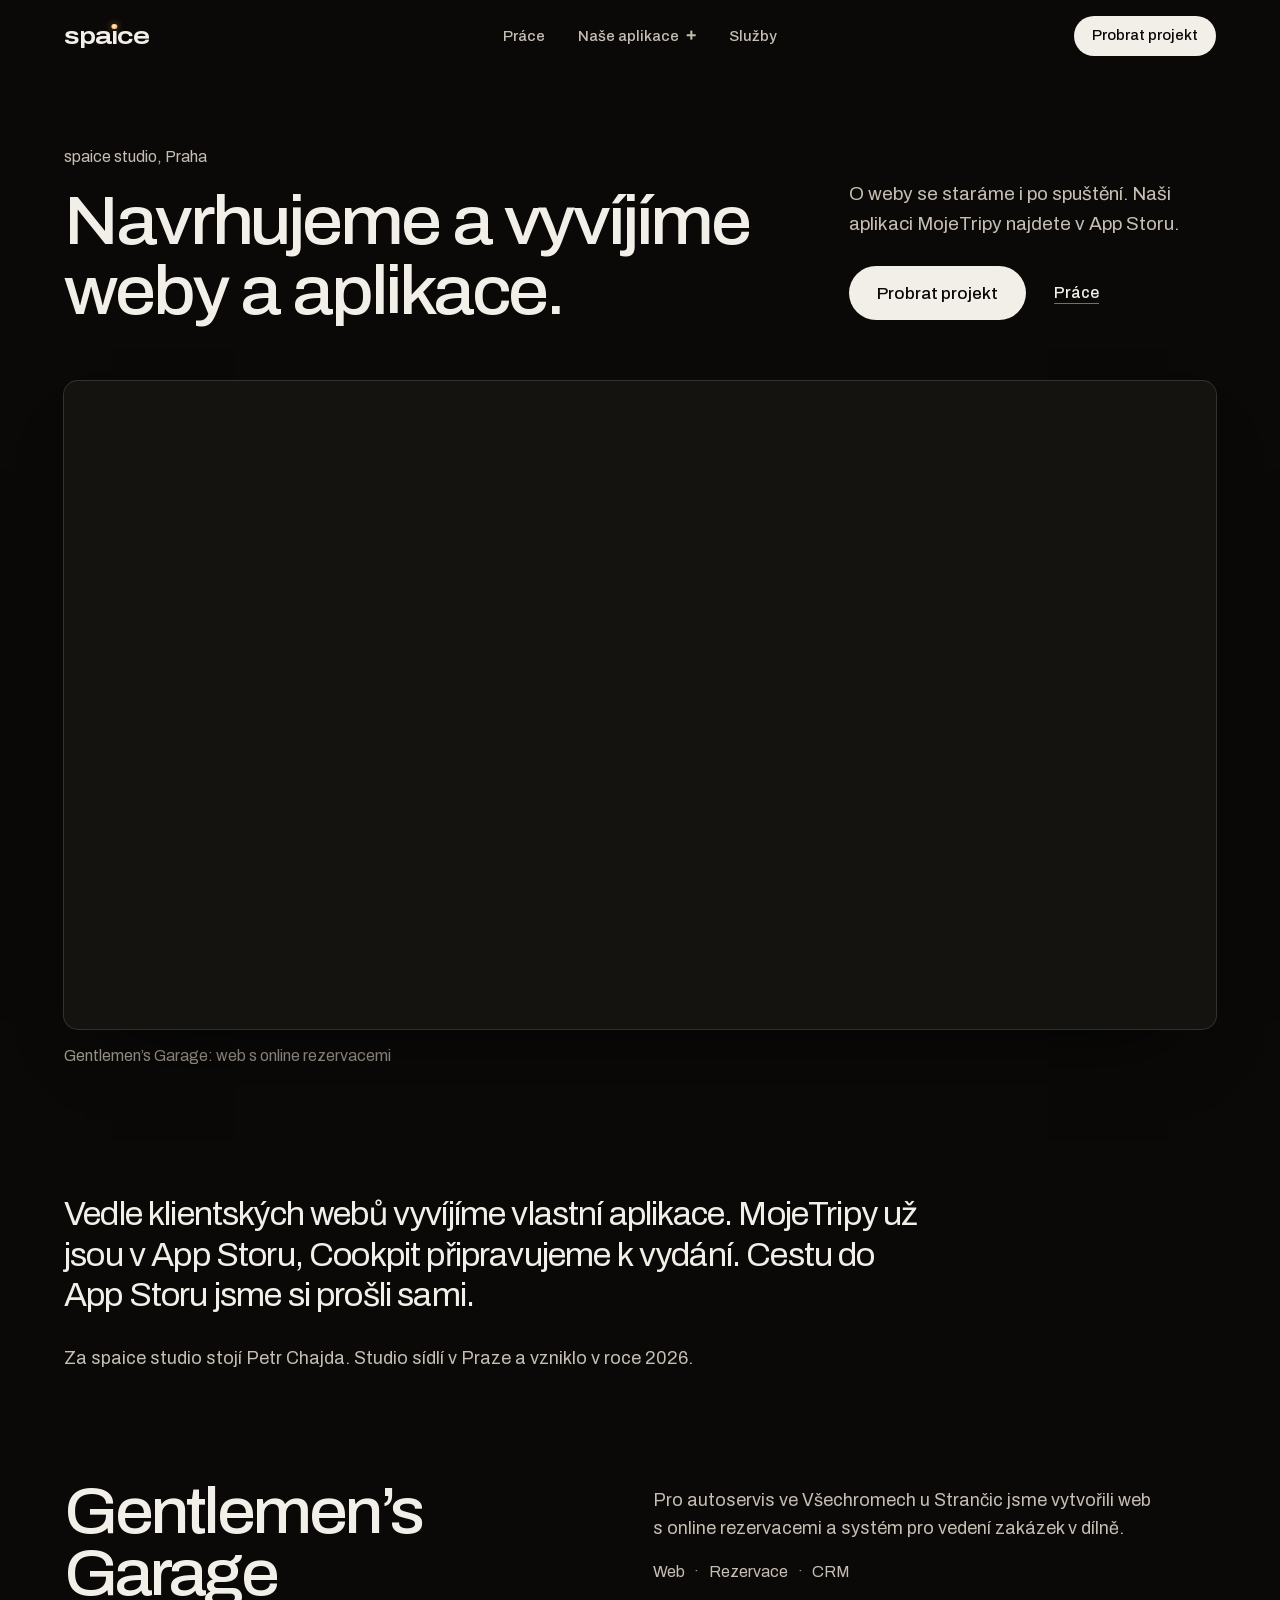
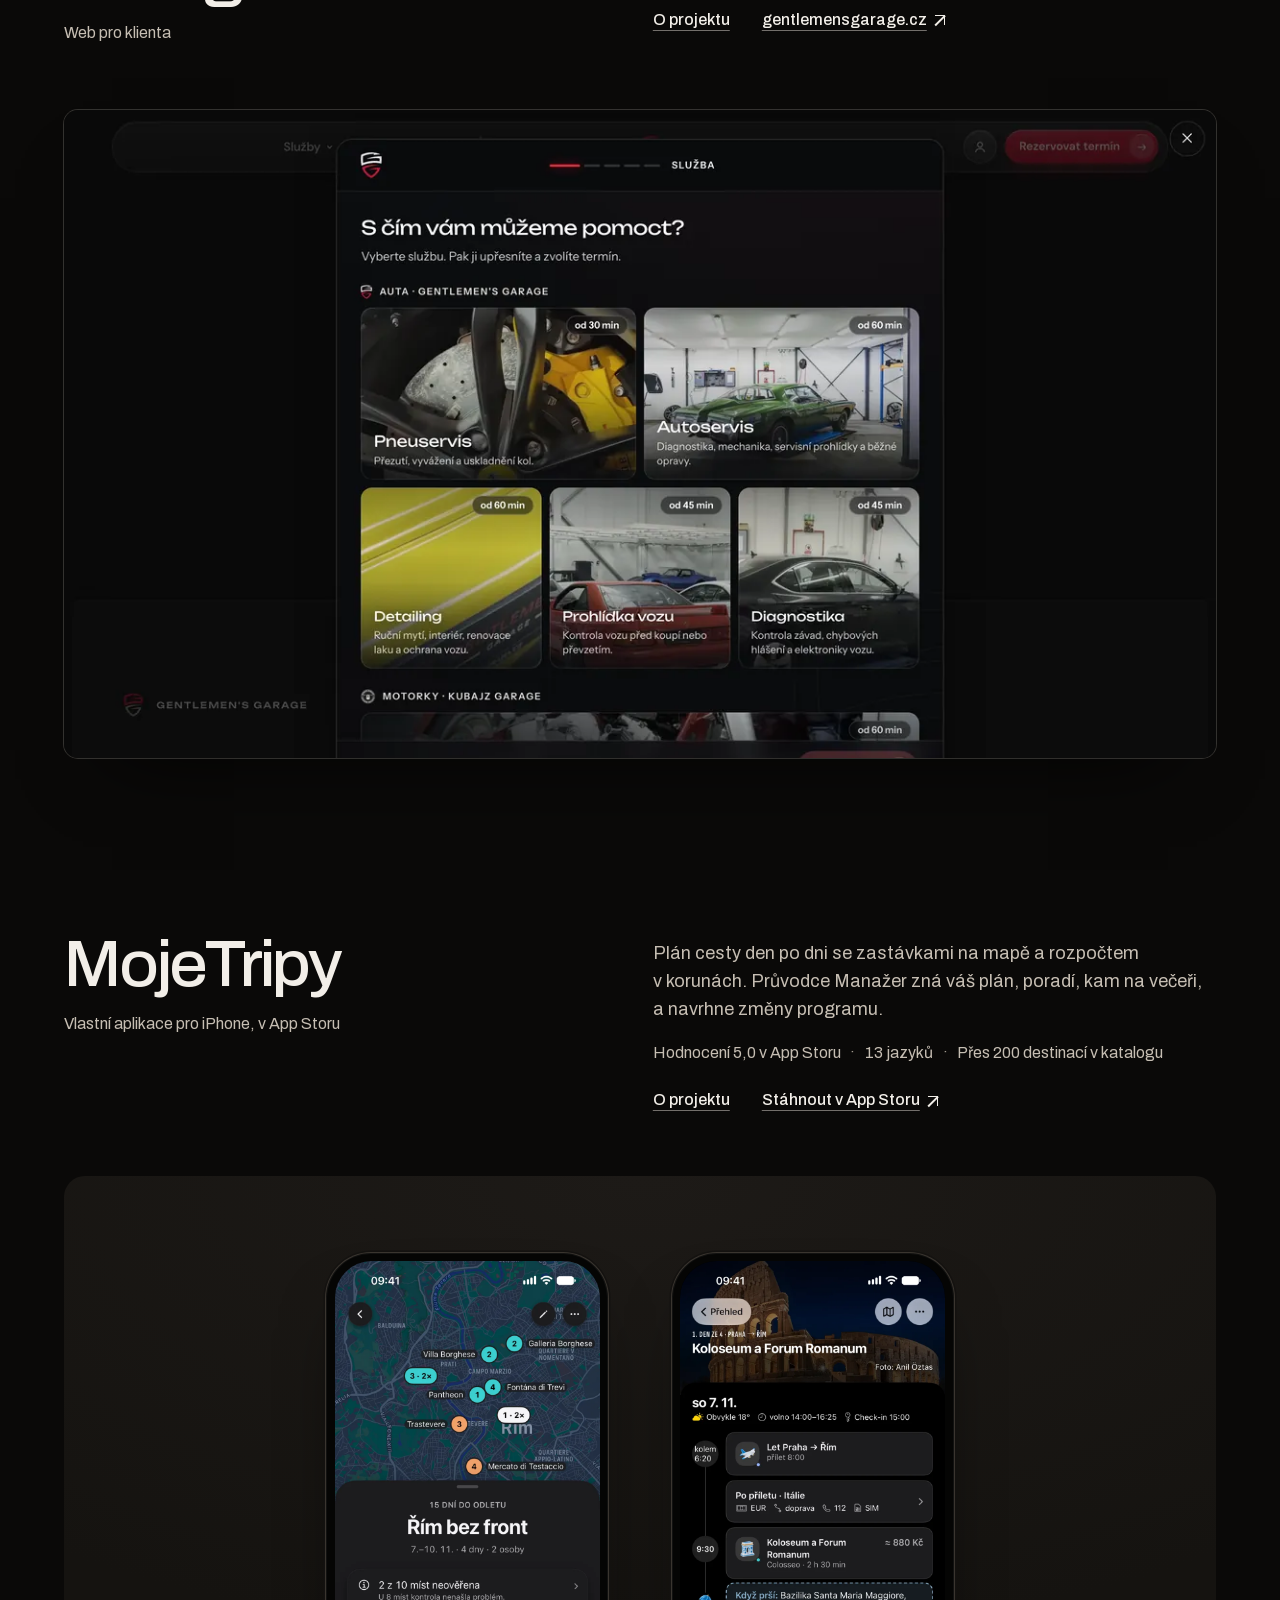
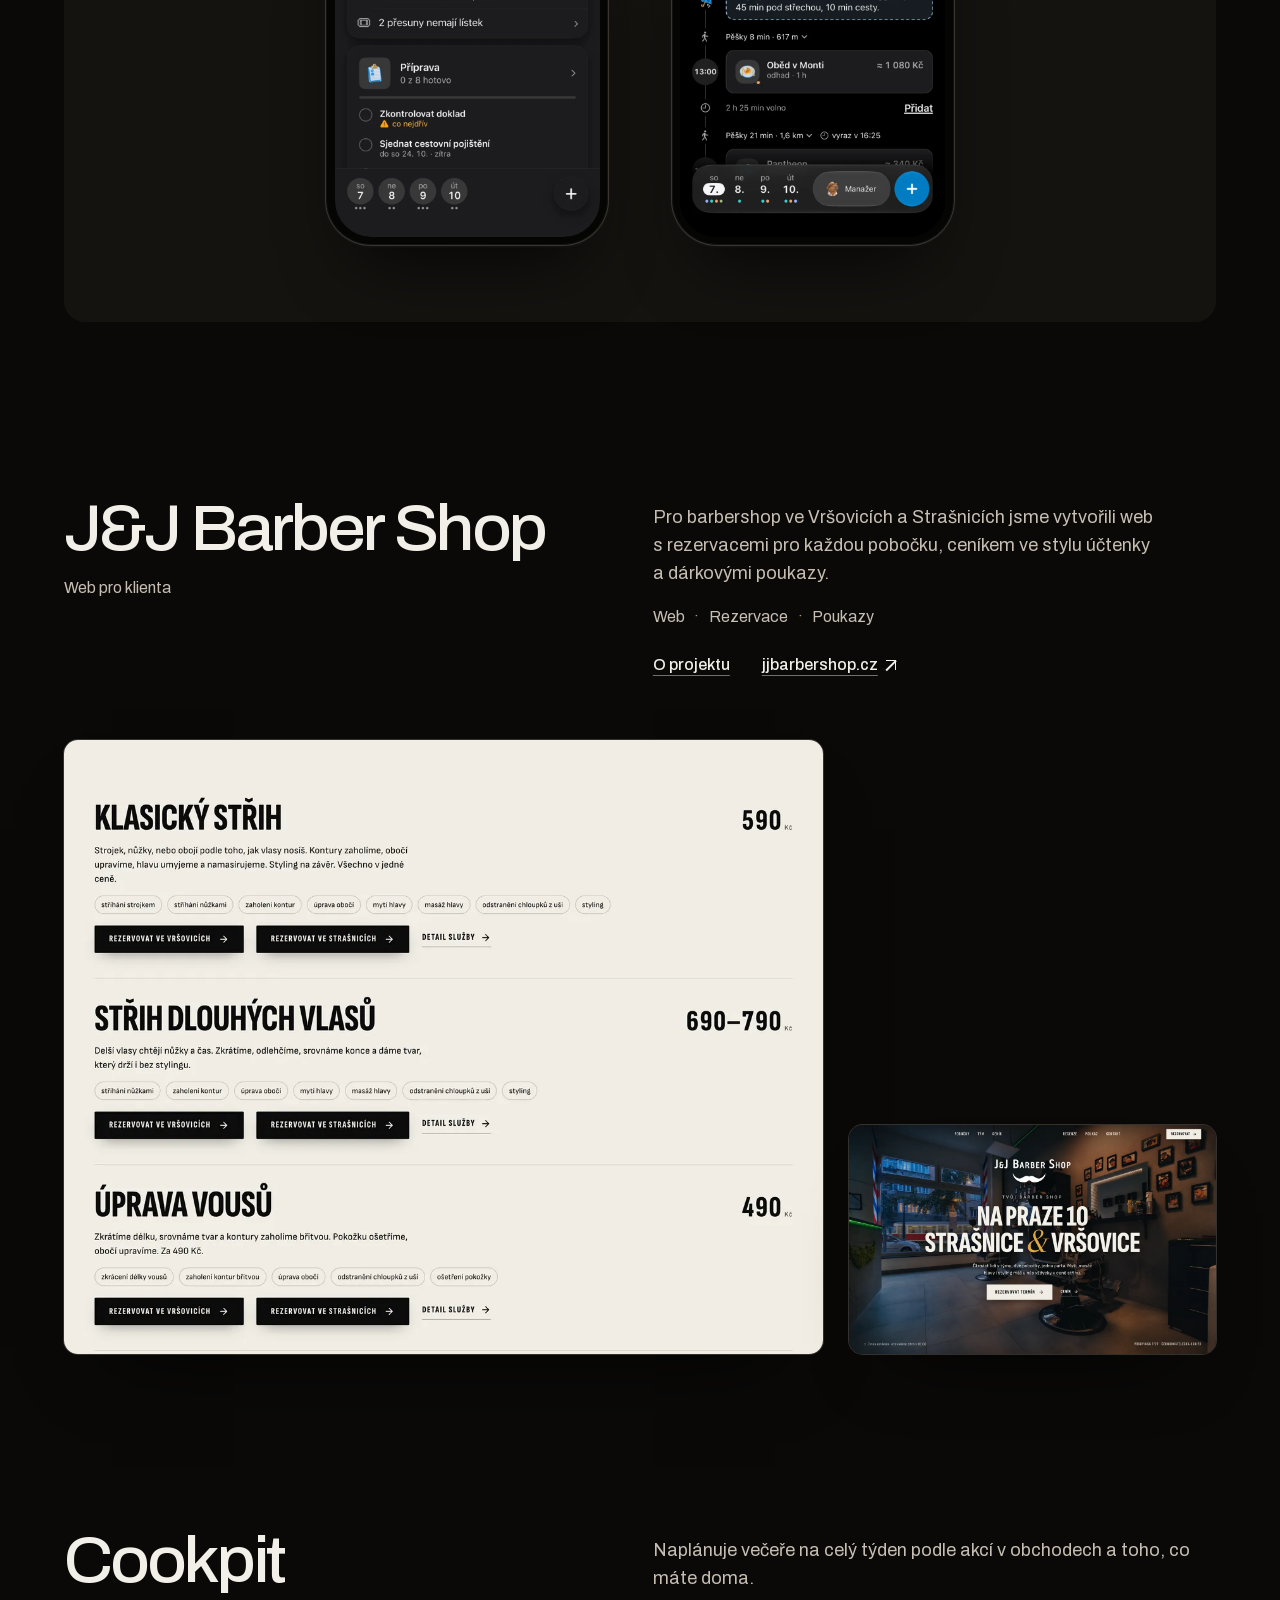
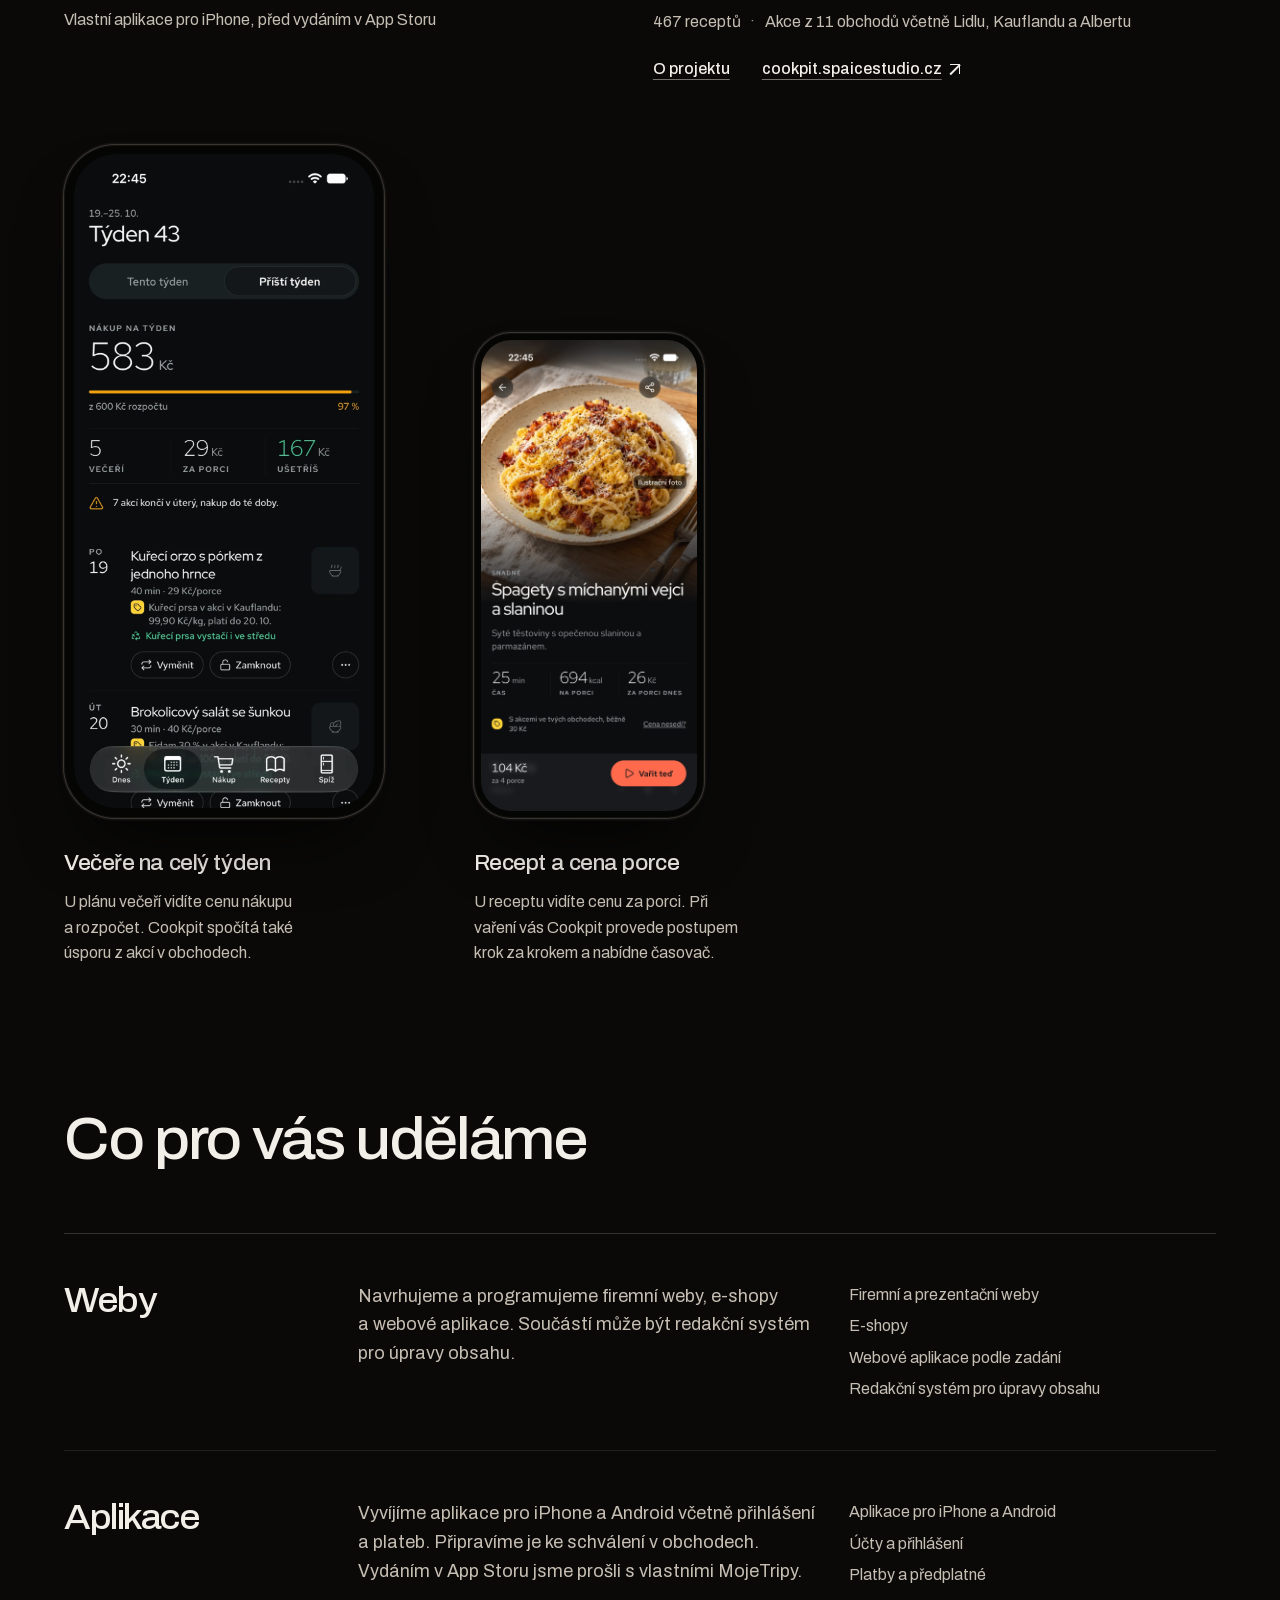
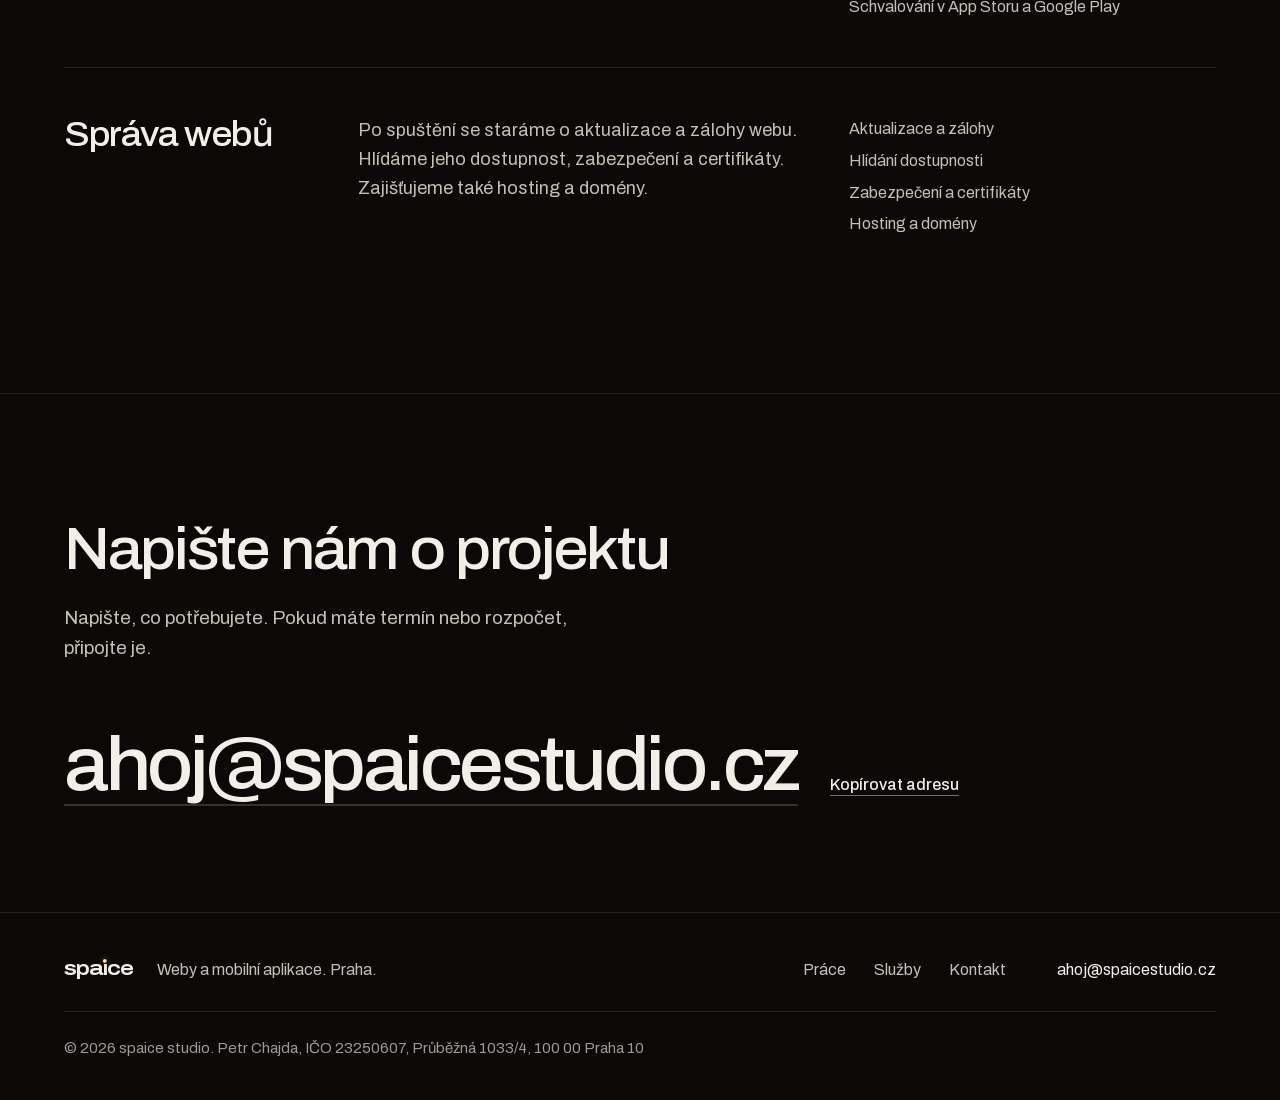
==== commit b710a247: "Obrazovky MojeTripy pod novými názvy, Cloudflare držel staré Co-Authored-By: Claude Opus 5.5 <norepl" ====
--- a/index.html
+++ b/index.html
@@ -89,7 +89,7 @@
         </ul>
         <div class="apps__preview phone" aria-hidden="true">
           <div class="phone__screen">
-            <img class="is-active" src="/assets/img/screen-mt-main.webp" alt="" width="804" height="1748" loading="lazy" decoding="async">
+            <img class="is-active" src="/assets/img/mt-main-2610.webp" alt="" width="804" height="1748" loading="lazy" decoding="async">
             <img src="/assets/img/uv-dnes.webp" alt="" width="900" height="1957" loading="lazy" decoding="async">
             <img src="/assets/img/app-preview-jetopodvod.webp" alt="" width="900" height="1957" loading="lazy" decoding="async">
           </div>
@@ -204,7 +204,7 @@
         </header>
         <div class="work__show wrap" data-reveal>
         <div class="show show--panel">
-          <div class="phone"><div class="phone__screen"><img src="/assets/img/screen-mt-trip.webp" alt="MojeTripy, přehled cesty Řím bez front: mapa se zastávkami, termín a příprava." width="804" height="1748" loading="lazy" decoding="async"></div></div><div class="phone"><div class="phone__screen"><img src="/assets/img/screen-mt-den.webp" alt="MojeTripy, první den v Římě: časová osa s Koloseem, obědem a přesuny pěšky." width="804" height="1748" loading="lazy" decoding="async"></div></div>
+          <div class="phone"><div class="phone__screen"><img src="/assets/img/mt-trip-2610.webp" alt="MojeTripy, přehled cesty Řím bez front: mapa se zastávkami, termín a příprava." width="804" height="1748" loading="lazy" decoding="async"></div></div><div class="phone"><div class="phone__screen"><img src="/assets/img/mt-den-2610.webp" alt="MojeTripy, první den v Římě: časová osa s Koloseem, obědem a přesuny pěšky." width="804" height="1748" loading="lazy" decoding="async"></div></div>
         </div>
         </div>
       </article>
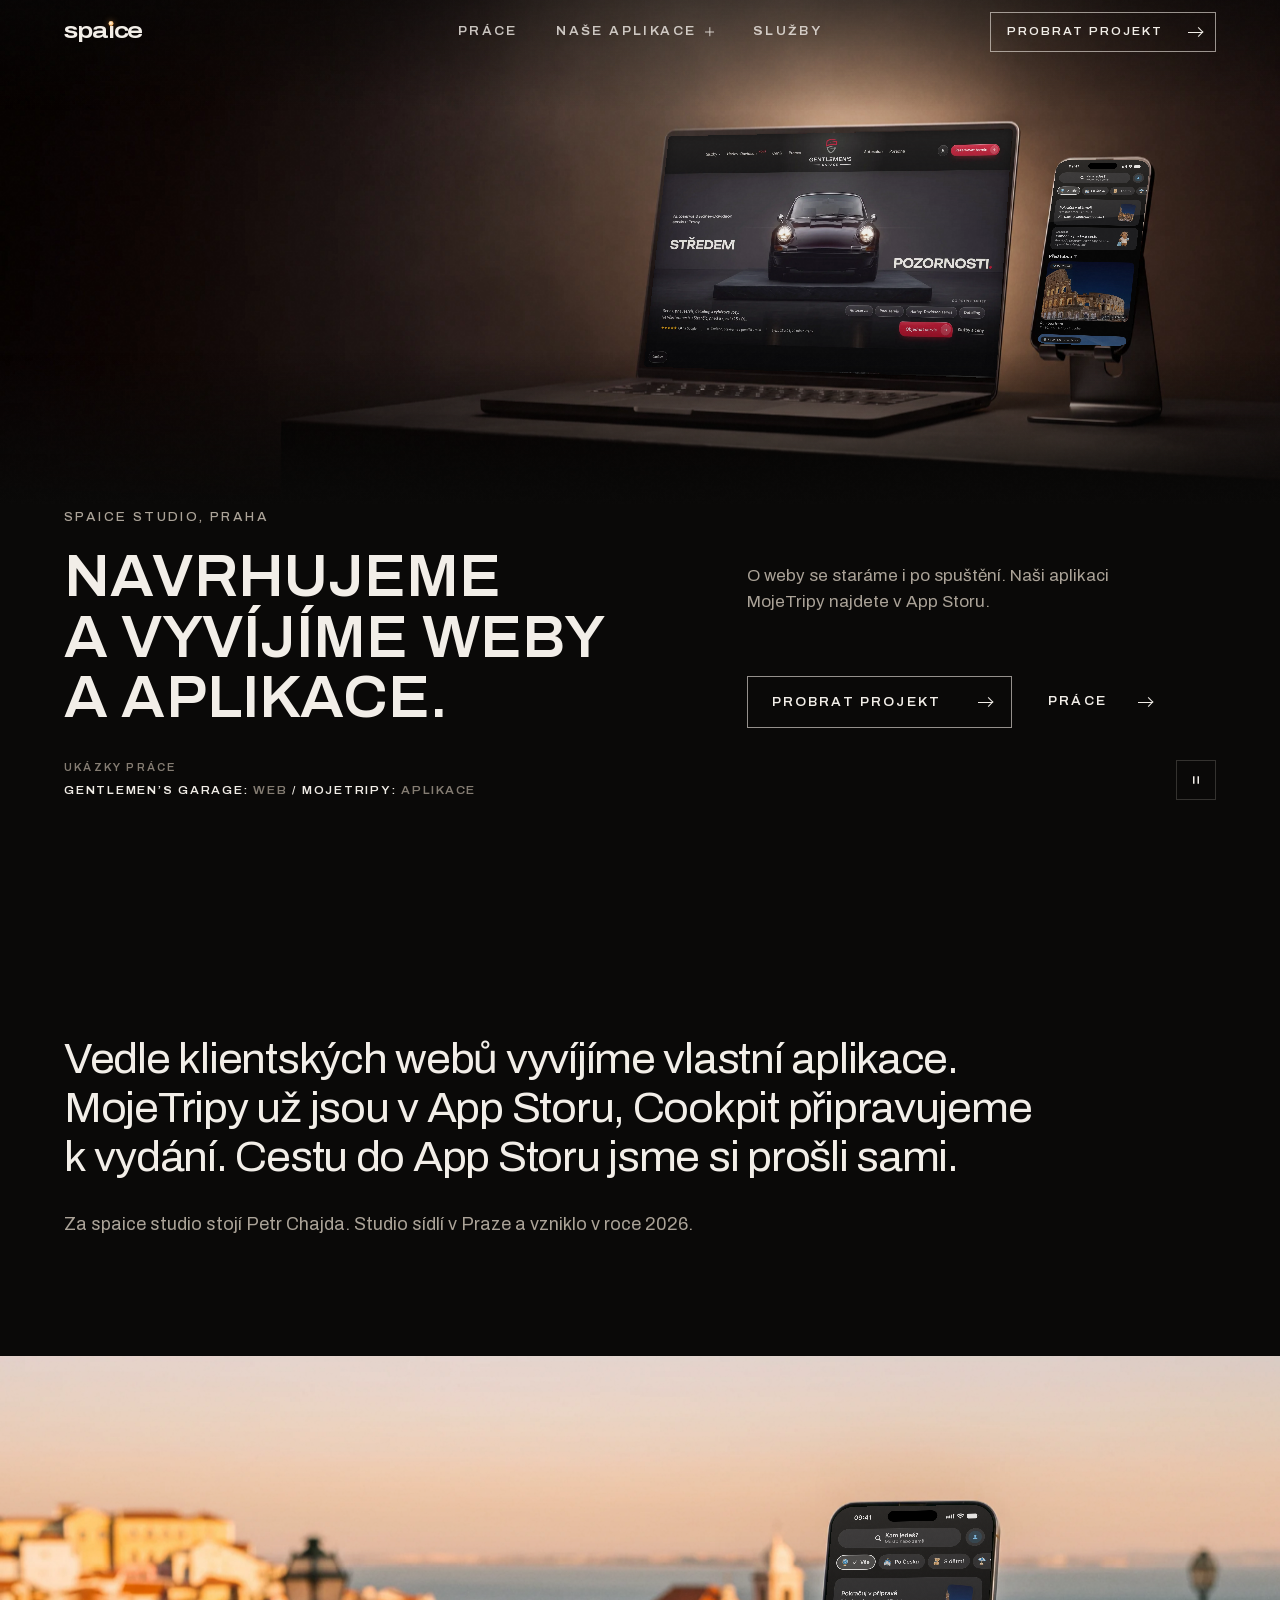
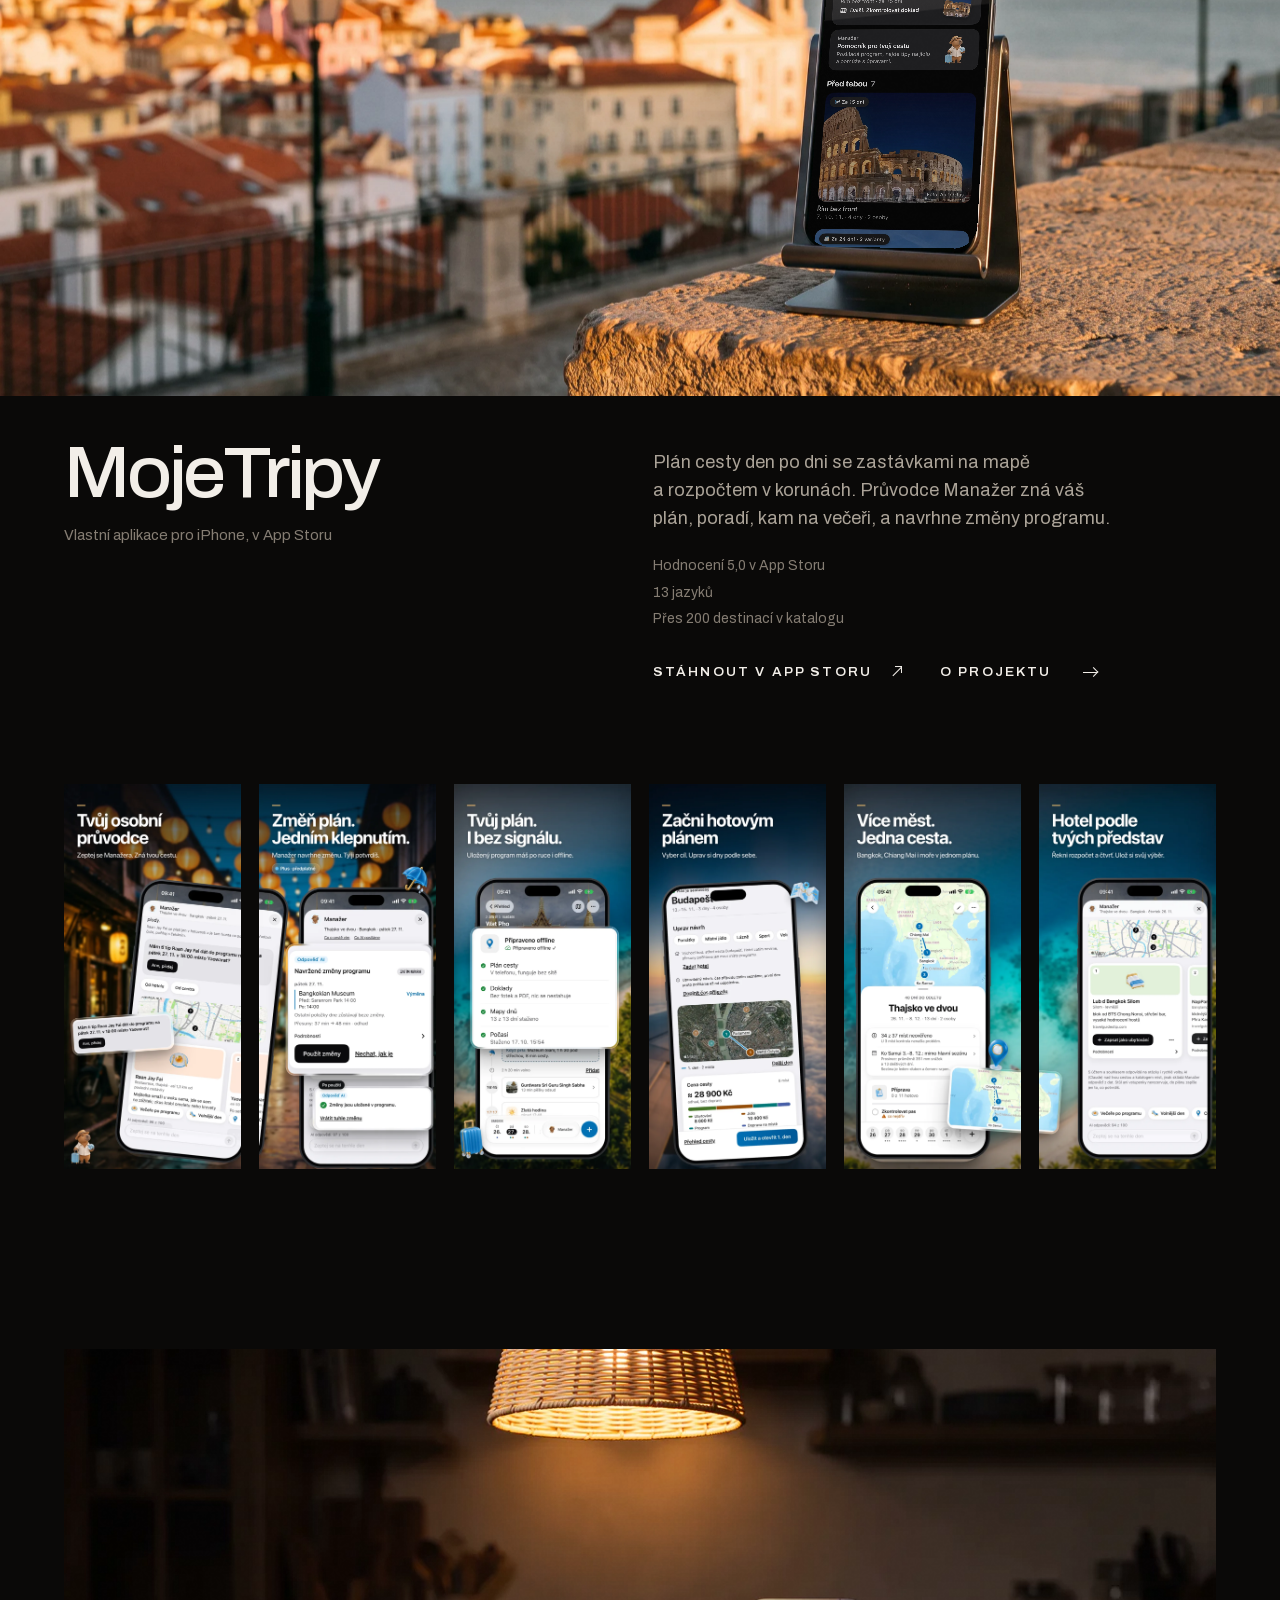
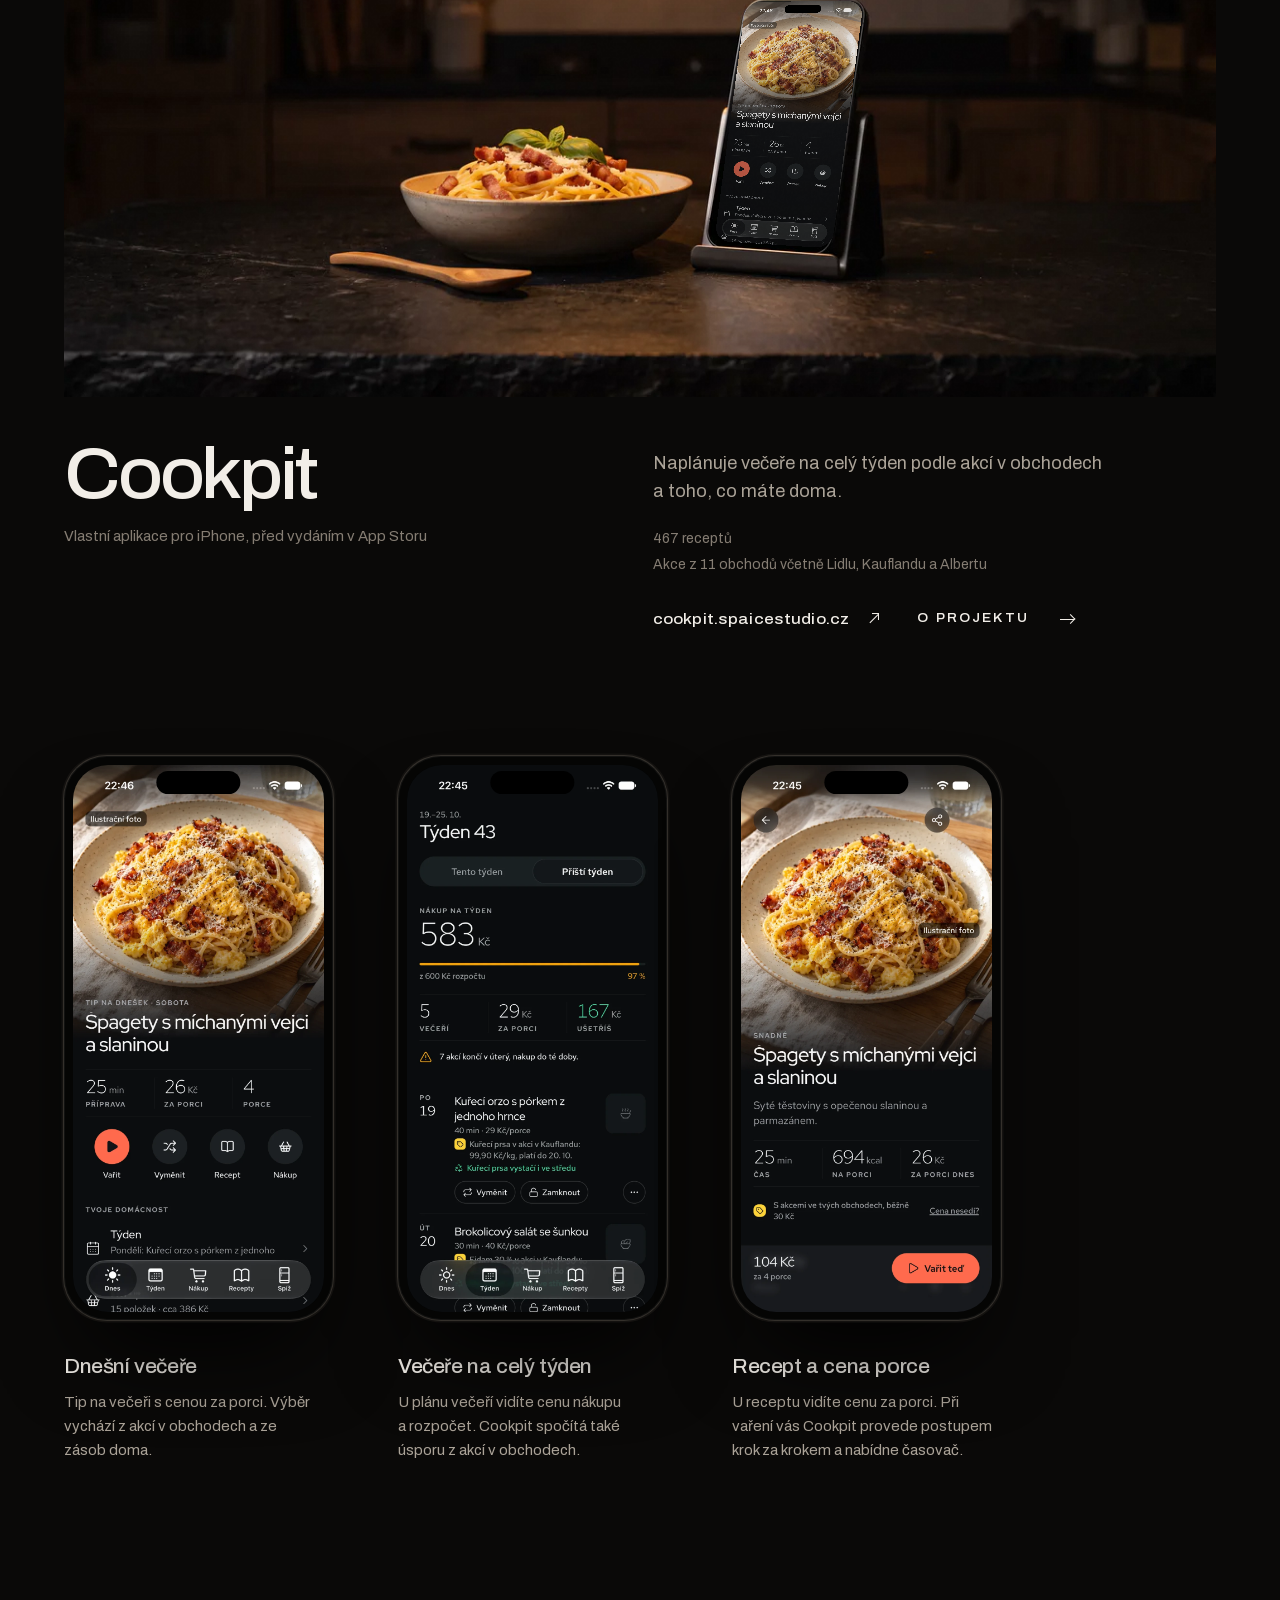
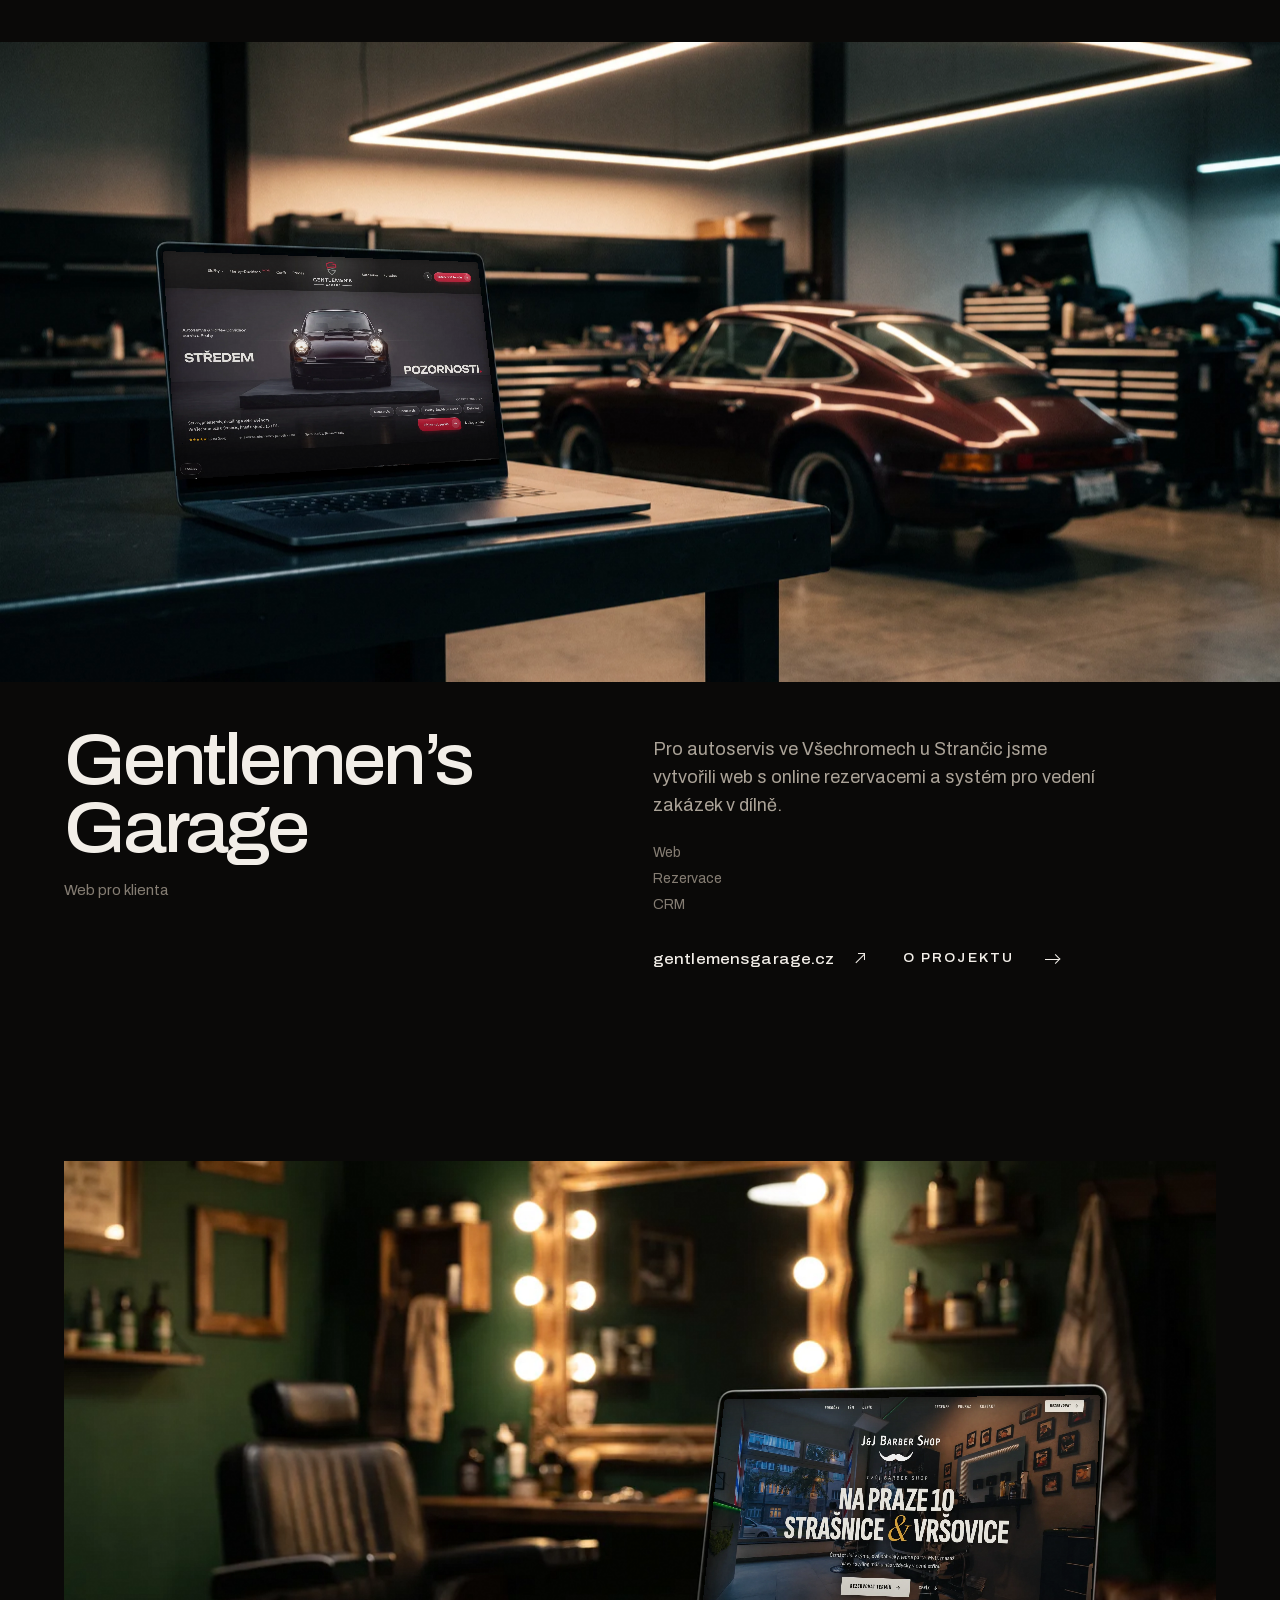
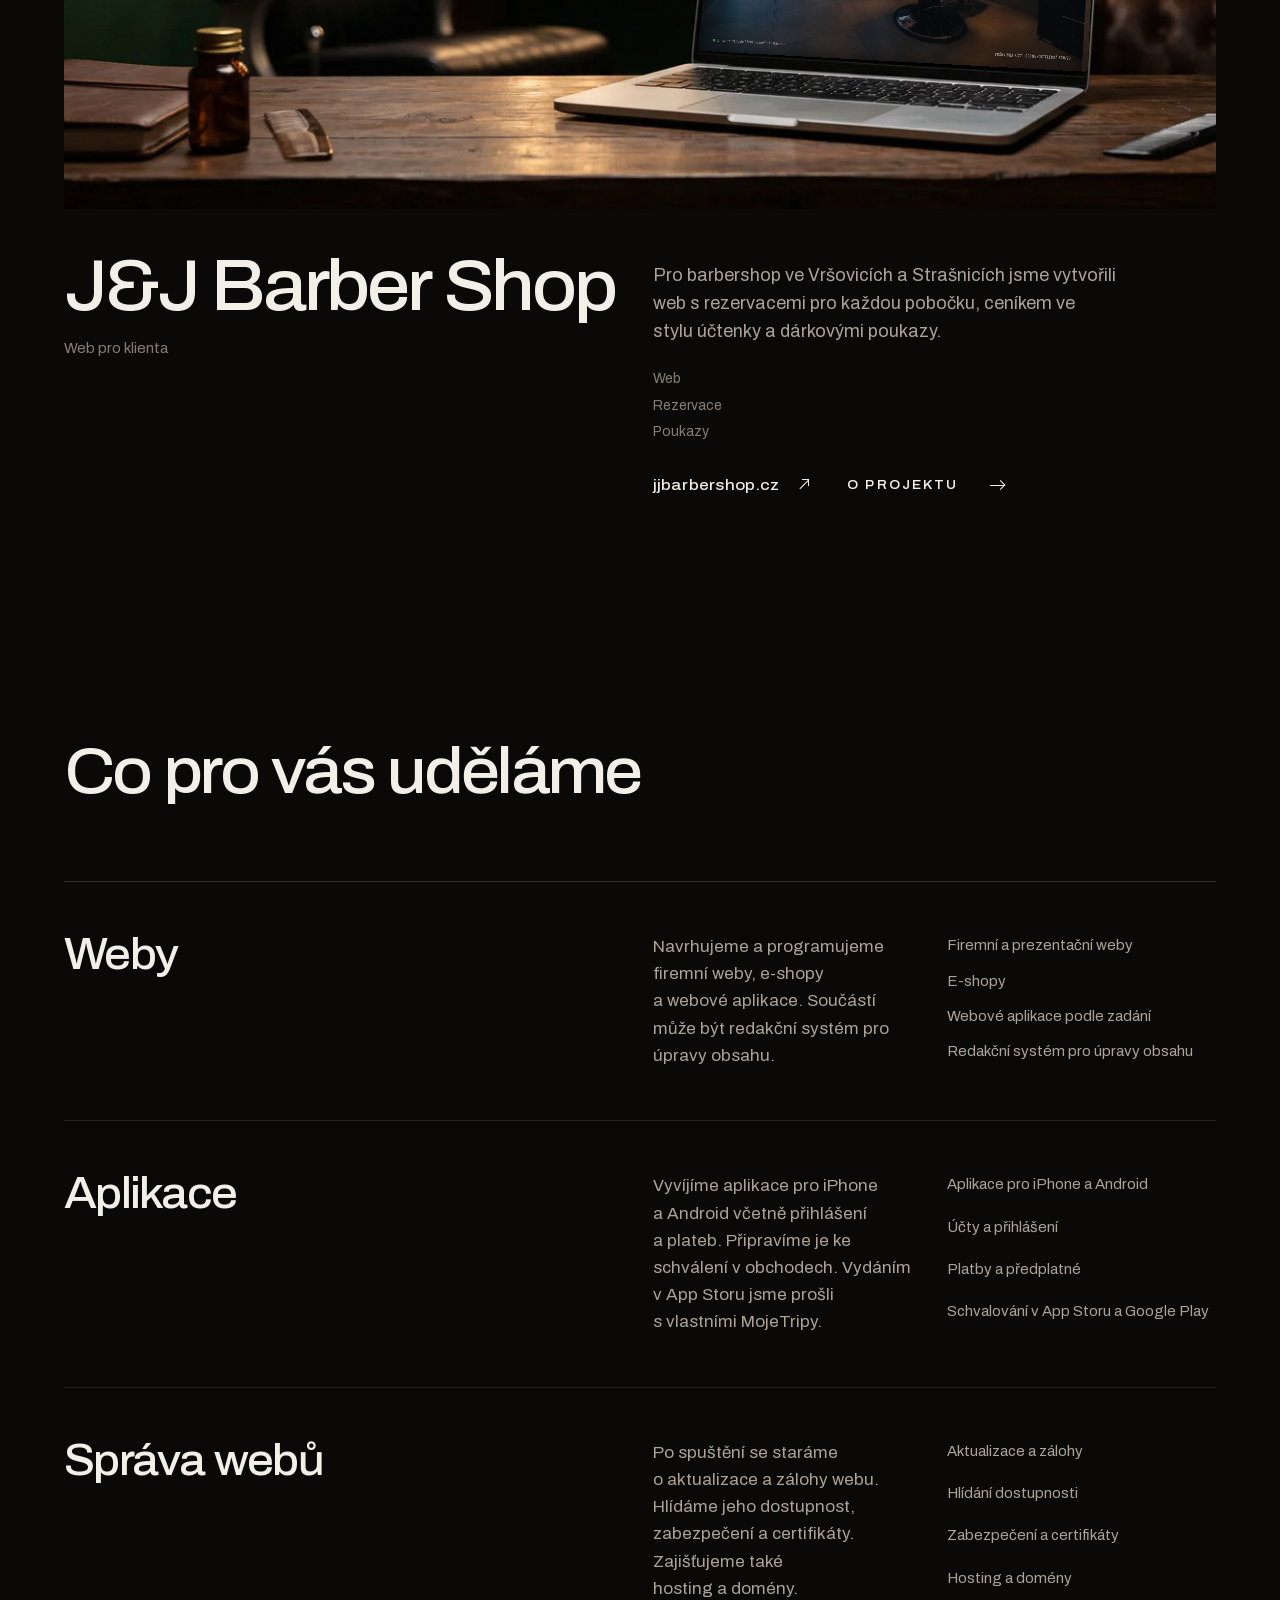
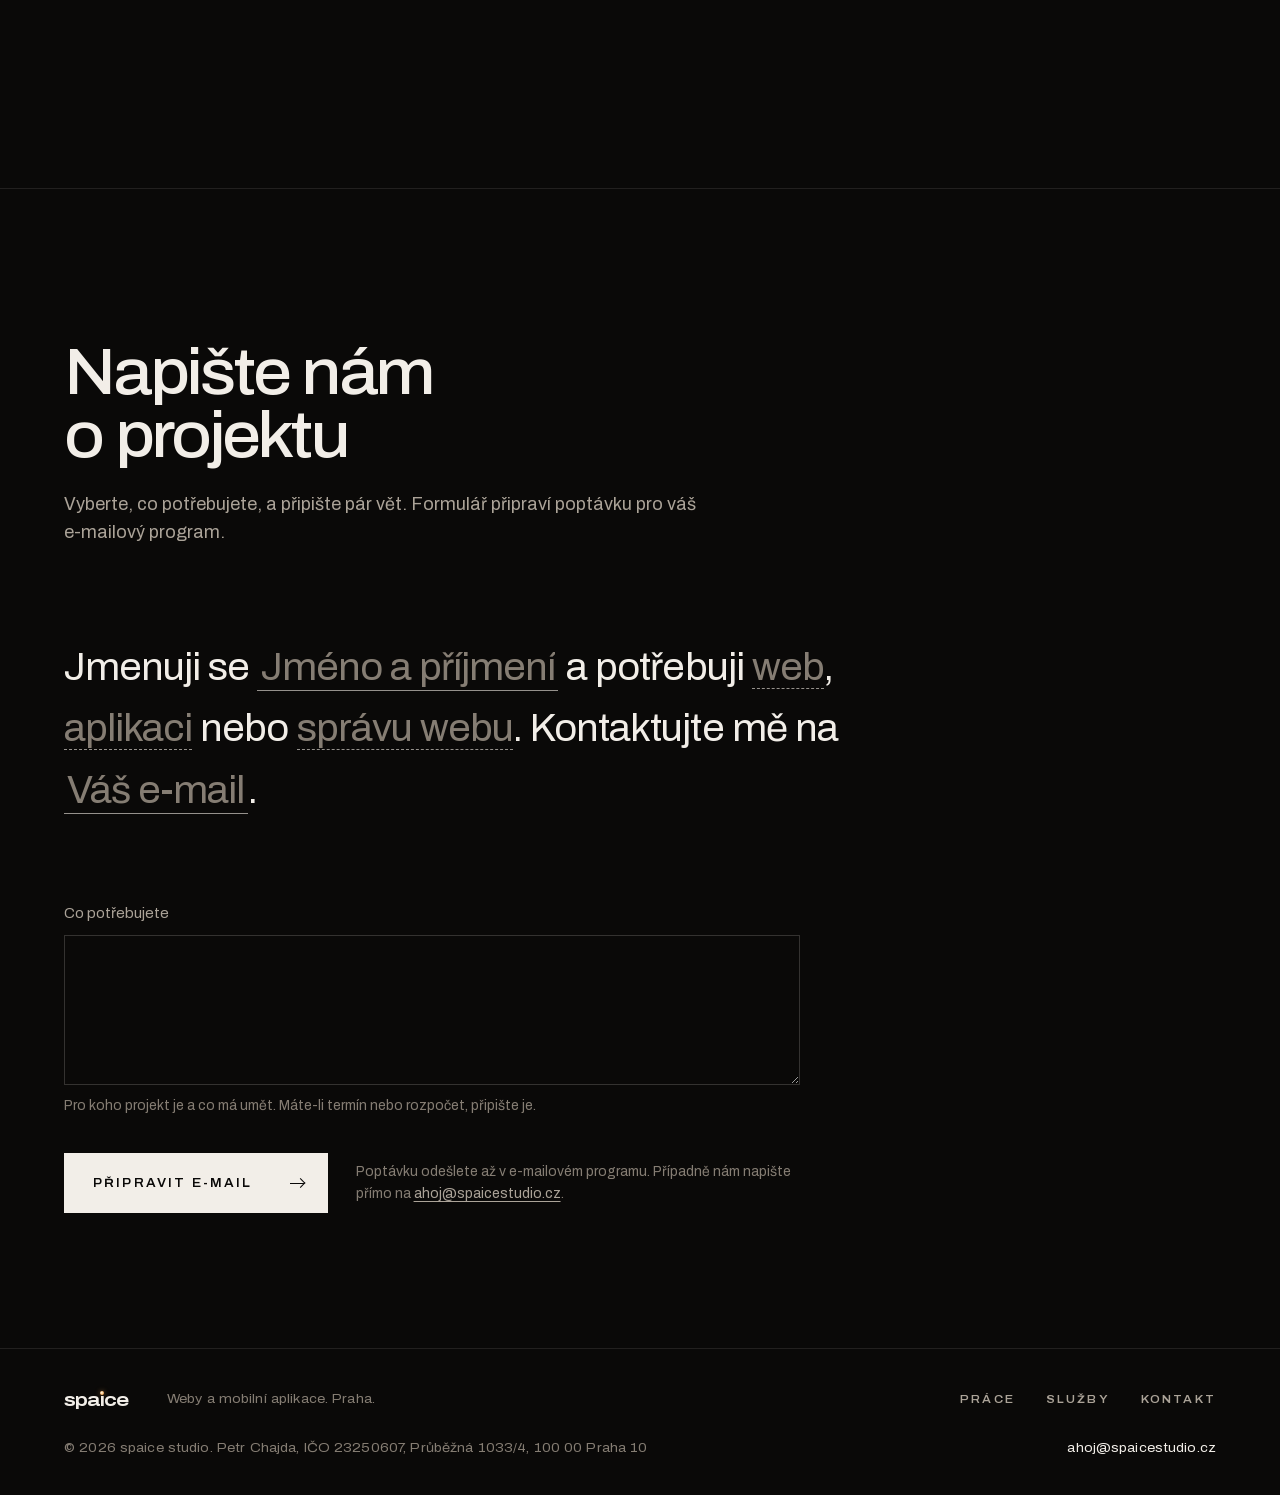
==== commit dd809418: "Zpět původní design, nové texty zůstávají Design se vrací do stavu před přestavbou (showroom, scény," ====
--- a/index.html
+++ b/index.html
@@ -15,11 +15,11 @@
   <meta property="og:url" content="https://spaicestudio.cz/">
   <meta property="og:title" content="spaice studio | Weby a mobilní aplikace">
   <meta property="og:description" content="Práce studia spaice: weby pro Gentlemen’s Garage a J&amp;J Barber Shop, vlastní aplikace MojeTripy a Cookpit.">
-  <meta property="og:image" content="https://spaicestudio.cz/assets/img/share.jpg">
+  <meta property="og:image" content="https://spaicestudio.cz/assets/img/share-2310.jpg">
   <meta property="og:image:type" content="image/jpeg">
   <meta property="og:image:width" content="1200">
   <meta property="og:image:height" content="630">
-  <meta property="og:image:alt" content="Úvodní stránka webu Gentlemen’s Garage. Nápis: Navrhujeme a vyvíjíme weby a aplikace.">
+  <meta property="og:image:alt" content="Notebook s webem Gentlemen's Garage a telefon s aplikací MojeTripy. Nápis: Navrhujeme a vyvíjíme weby a aplikace.">
   <meta name="twitter:card" content="summary_large_image">
   <script type="application/ld+json">
     {
@@ -29,20 +29,18 @@
       "url": "https://spaicestudio.cz/",
       "email": "ahoj@spaicestudio.cz",
       "logo": "https://spaicestudio.cz/apple-touch-icon.png",
-      "founder": { "@type": "Person", "name": "Petr Chajda" },
-      "address": { "@type": "PostalAddress", "addressLocality": "Praha", "addressCountry": "CZ" },
       "description": "Navrhujeme a vyvíjíme weby a aplikace pro iPhone i Android. O weby se staráme i po spuštění."
     }
   </script>
-  <link rel="icon" href="/favicon.svg" type="image/svg+xml">
-  <link rel="icon" href="/favicon.ico" sizes="48x48">
-  <link rel="apple-touch-icon" href="/apple-touch-icon.png">
-  <link rel="preload" href="/assets/fonts/archivo-latin.woff2" as="font" type="font/woff2" crossorigin>
-  <link rel="preload" href="/assets/fonts/archivo-latin-ext.woff2" as="font" type="font/woff2" crossorigin>
-  <link rel="preload" as="image" href="/assets/img/web-gg-home-1200.webp" imagesrcset="/assets/img/web-gg-home-1200.webp 1200w, /assets/img/web-gg-home-2400.webp 2400w" imagesizes="(max-width: 900px) 100vw, 90vw" media="(min-width: 601px)">
-  <link rel="stylesheet" href="/assets/css/style.css">
+  <link rel="icon" href="favicon.svg" type="image/svg+xml">
+  <link rel="icon" href="favicon.ico" sizes="48x48">
+  <link rel="apple-touch-icon" href="apple-touch-icon.png">
+  <link rel="preload" href="assets/fonts/archivo-latin.woff2" as="font" type="font/woff2" crossorigin>
+  <link rel="preload" href="assets/fonts/archivo-latin-ext.woff2" as="font" type="font/woff2" crossorigin>
+  <link rel="preload" as="image" href="assets/img/hero-showroom-2048.webp" imagesrcset="assets/img/hero-showroom-1200.webp 1200w, assets/img/hero-showroom-2048.webp 2048w, assets/img/hero-showroom-3840.webp 3840w" imagesizes="(max-width: 600px) 680px, (max-width: 900px) 940px, 112vw">
+  <link rel="stylesheet" href="assets/css/style.css">
   <script>document.documentElement.classList.add('js');setTimeout(function(){if(!window.spaiceReady)document.documentElement.classList.add('no-script-run')},3000)</script>
-  <script src="/assets/js/main.js" defer></script>
+  <script src="assets/js/main.js" defer></script>
 </head>
 <body>
 <!--email_off-->
@@ -50,13 +48,13 @@
 
   <header class="nav" data-nav>
     <div class="nav__inner">
-      <a class="logo" href="#top" aria-label="spaice studio, úvodní stránka">spa<span class="logo__i">ı</span>ce</a>
+      <a class="logo" href="#top" aria-label="spaice studio, na začátek stránky">spa<span class="logo__i">ı</span>ce</a>
       <nav class="nav__links" aria-label="Hlavní navigace">
         <a href="#prace">Práce</a>
         <button class="nav__apps" type="button" aria-expanded="false" aria-controls="aplikace" data-apps-toggle>Naše aplikace<span class="nav__plus" aria-hidden="true"></span></button>
         <a href="#sluzby">Služby</a>
       </nav>
-      <a class="btn btn--sm nav__cta" href="#kontakt">Probrat projekt</a>
+      <a class="btn btn--sm nav__cta" href="#kontakt">Probrat projekt<span class="arrow" aria-hidden="true"></span></a>
       <button class="nav__toggle" type="button" aria-expanded="false" aria-controls="menu" data-menu-toggle>Menu</button>
     </div>
     <div class="apps" id="aplikace" data-apps hidden>
@@ -64,7 +62,7 @@
         <ul class="apps__list" aria-label="Naše aplikace">
           <li>
             <a class="app" href="https://apps.apple.com/cz/app/mojetripy/id6815389423" target="_blank" rel="noopener" data-preview="0">
-              <img class="app__icon" src="/assets/img/app-mojetripy.webp" alt="" width="40" height="40" loading="lazy" decoding="async">
+              <img class="app__icon" src="assets/img/app-mojetripy.webp" alt="" width="40" height="40" loading="lazy" decoding="async">
               <span class="app__name">MojeTripy</span>
               <span class="app__desc">Plán cesty den po dni</span>
               <span class="app__status">App Store<span class="arrow arrow--out" aria-hidden="true"></span></span>
@@ -72,7 +70,7 @@
           </li>
           <li>
             <a class="app" href="https://cookpit.spaicestudio.cz/" data-preview="1">
-              <img class="app__icon" src="/assets/img/app-cookpit.webp" alt="" width="40" height="40" loading="lazy" decoding="async">
+              <img class="app__icon" src="assets/img/app-cookpit.webp" alt="" width="40" height="40" loading="lazy" decoding="async">
               <span class="app__name">Cookpit</span>
               <span class="app__desc">Večeře na týden</span>
               <span class="app__status">Před vydáním</span>
@@ -80,7 +78,7 @@
           </li>
           <li>
             <a class="app" href="https://jetopodvod.spaicestudio.cz/" data-preview="2">
-              <img class="app__icon" src="/assets/img/app-jetopodvod.webp" alt="" width="40" height="40" loading="lazy" decoding="async">
+              <img class="app__icon" src="assets/img/app-jetopodvod.webp" alt="" width="40" height="40" loading="lazy" decoding="async">
               <span class="app__name">Je to podvod?</span>
               <span class="app__desc">Podezřelé zprávy a&nbsp;odkazy</span>
               <span class="app__status">Před vydáním</span>
@@ -89,9 +87,9 @@
         </ul>
         <div class="apps__preview phone" aria-hidden="true">
           <div class="phone__screen">
-            <img class="is-active" src="/assets/img/mt-main-2610.webp" alt="" width="804" height="1748" loading="lazy" decoding="async">
-            <img src="/assets/img/uv-dnes.webp" alt="" width="900" height="1957" loading="lazy" decoding="async">
-            <img src="/assets/img/app-preview-jetopodvod.webp" alt="" width="900" height="1957" loading="lazy" decoding="async">
+            <img class="is-active" src="assets/img/mt-main-2610.webp" alt="" width="804" height="1748" loading="lazy" decoding="async">
+            <img src="assets/img/uv-dnes.webp" alt="" width="900" height="1957" loading="lazy" decoding="async">
+            <img src="assets/img/app-preview-jetopodvod.webp" alt="" width="900" height="1957" loading="lazy" decoding="async">
           </div>
         </div>
       </div>
@@ -107,7 +105,7 @@
         <ul aria-label="Naše aplikace">
           <li>
             <a class="app" href="https://apps.apple.com/cz/app/mojetripy/id6815389423" target="_blank" rel="noopener">
-              <img class="app__icon" src="/assets/img/app-mojetripy.webp" alt="" width="40" height="40" loading="lazy" decoding="async">
+              <img class="app__icon" src="assets/img/app-mojetripy.webp" alt="" width="40" height="40" loading="lazy" decoding="async">
               <span class="app__name">MojeTripy</span>
               <span class="app__desc">Plán cesty den po dni</span>
               <span class="app__status">App Store<span class="arrow arrow--out" aria-hidden="true"></span></span>
@@ -115,7 +113,7 @@
           </li>
           <li>
             <a class="app" href="https://cookpit.spaicestudio.cz/">
-              <img class="app__icon" src="/assets/img/app-cookpit.webp" alt="" width="40" height="40" loading="lazy" decoding="async">
+              <img class="app__icon" src="assets/img/app-cookpit.webp" alt="" width="40" height="40" loading="lazy" decoding="async">
               <span class="app__name">Cookpit</span>
               <span class="app__desc">Večeře na týden</span>
               <span class="app__status">Před vydáním</span>
@@ -123,7 +121,7 @@
           </li>
           <li>
             <a class="app" href="https://jetopodvod.spaicestudio.cz/">
-              <img class="app__icon" src="/assets/img/app-jetopodvod.webp" alt="" width="40" height="40" loading="lazy" decoding="async">
+              <img class="app__icon" src="assets/img/app-jetopodvod.webp" alt="" width="40" height="40" loading="lazy" decoding="async">
               <span class="app__name">Je to podvod?</span>
               <span class="app__desc">Podezřelé zprávy a&nbsp;odkazy</span>
               <span class="app__status">Před vydáním</span>
@@ -133,164 +131,315 @@
       </div>
     </nav>
     <div class="menu__foot">
-      <a class="btn btn--lg" href="#kontakt">Probrat projekt</a>
+      <a class="btn btn--solid btn--lg" href="#kontakt">Probrat projekt<span class="arrow" aria-hidden="true"></span></a>
       <a class="menu__mail" href="mailto:ahoj@spaicestudio.cz">ahoj@spaicestudio.cz</a>
     </div>
   </div>
 
   <main id="obsah">
-    <section class="hero wrap" id="top" aria-labelledby="hero-title" data-top>
-      <div class="hero__text">
-        <p class="hero__meta">spaice studio, Praha</p>
-        <h1 class="hero__title" id="hero-title">Navrhujeme a&nbsp;vyvíjíme weby a&nbsp;aplikace.</h1>
-      </div>
-      <div class="hero__side">
+
+    <!-- Úvod: showroom, na displejích běží skutečné projekty studia -->
+    <section class="hero" id="top" aria-labelledby="hero-title" data-top>
+      <div class="hero__media" aria-hidden="true">
+        <div class="stage" data-stage data-w="2752" data-h="1536">
+          <img class="stage__bg" src="assets/img/hero-showroom-2048.webp" srcset="assets/img/hero-showroom-1200.webp 1200w, assets/img/hero-showroom-2048.webp 2048w, assets/img/hero-showroom-3840.webp 3840w" sizes="(max-width: 600px) 680px, (max-width: 900px) 940px, 112vw" width="2752" height="1536" alt="" fetchpriority="high" decoding="async">
+          <div class="screen screen--laptop" data-quad="1438,550 2176.5,535 2141.5,1070 1384.5,1045" data-src-w="1440" data-src-h="900">
+            <img class="is-active" src="assets/img/screen-gg.webp" alt="" width="1440" height="900" decoding="async">
+            <img src="assets/img/screen-jj.webp" alt="" width="1440" height="900" decoding="async">
+          </div>
+          <div class="screen screen--phone" data-quad="2273,601.5 2473,602 2430,1002 2221.5,995" data-src-w="804" data-src-h="1748">
+            <img class="is-active" src="assets/img/mt-main-2610.webp" alt="" width="804" height="1748" decoding="async">
+            <img src="assets/img/uv-dnes.webp" alt="" width="900" height="1957" decoding="async">
+          </div>
+        </div>
+      </div>
+      <div class="hero__content wrap">
+        <p class="meta hero__meta">spaice studio, Praha</p>
+        <h1 class="display hero__title" id="hero-title">
+          <span class="hero__line">Navrhujeme</span>
+          <span class="hero__line">a&nbsp;vyvíjíme weby</span>
+          <span class="hero__line">a&nbsp;aplikace.</span>
+        </h1>
         <p class="hero__lead">O&nbsp;weby se staráme i&nbsp;po spuštění. Naši aplikaci MojeTripy najdete v&nbsp;App Storu.</p>
         <div class="hero__actions">
-          <a class="btn btn--lg" href="#kontakt">Probrat projekt</a>
-          <a class="link" href="#prace">Práce</a>
-        </div>
-      </div>
-      <figure class="hero__shot">
-        <div class="shot"><picture>
-          <source media="(max-width: 600px)" srcset="/assets/img/web-gg-home-m.webp" width="900" height="1125">
-          <img src="/assets/img/web-gg-home-1200.webp" srcset="/assets/img/web-gg-home-1200.webp 1200w, /assets/img/web-gg-home-2400.webp 2400w" sizes="(max-width: 900px) 100vw, 90vw" width="2400" height="1500" alt="Úvodní stránka webu Gentlemen’s Garage: tmavá fotografie vozu Porsche a tlačítko Objednat servis." fetchpriority="high" decoding="async">
-        </picture></div>
-        <figcaption>Gentlemen’s Garage: web s&nbsp;online rezervacemi</figcaption>
-      </figure>
+          <a class="btn" href="#kontakt">Probrat projekt<span class="arrow" aria-hidden="true"></span></a>
+          <a class="link" href="#prace">Práce<span class="arrow" aria-hidden="true"></span></a>
+        </div>
+      </div>
+      <div class="hero__onscreen">
+        <div class="onscreen">
+          <p class="onscreen__label">Ukázky práce</p>
+          <p class="onscreen__value" data-onscreen-state>Gentlemen’s Garage: <span>web</span> / MojeTripy: <span>aplikace</span></p>
+          <p class="onscreen__value" data-onscreen-state hidden>J&amp;J Barber Shop: <span>web</span> / Cookpit: <span>aplikace</span></p>
+        </div>
+        <button class="hero__toggle" type="button" aria-label="Pozastavit střídání projektů" data-cycle-toggle>
+          <svg class="i-pause" viewBox="0 0 16 16" aria-hidden="true"><rect x="4" y="3" width="2" height="10"/><rect x="10" y="3" width="2" height="10"/></svg>
+          <svg class="i-play" viewBox="0 0 16 16" aria-hidden="true"><path d="M5 3v10l8-5z"/></svg>
+        </button>
+      </div>
     </section>
 
-    <section class="intro wrap" aria-label="O studiu">
-      <p class="intro__text">Vedle klientských webů vyvíjíme vlastní aplikace. MojeTripy už jsou v&nbsp;App Storu, Cookpit připravujeme k&nbsp;vydání. Cestu do App Storu jsme si prošli sami.</p>
-      <p class="intro__founder">Za spaice studio stojí Petr Chajda. Studio sídlí v&nbsp;Praze a&nbsp;vzniklo v&nbsp;roce 2026.</p>
+    <!-- Úvod: jedna redakční myšlenka -->
+    <section class="statement wrap" aria-label="O studiu">
+      <p class="statement__text" data-reveal>Vedle klientských webů vyvíjíme vlastní aplikace. MojeTripy už jsou v&nbsp;App Storu, Cookpit připravujeme k&nbsp;vydání. Cestu do App Storu jsme si prošli sami.</p>
+      <p class="statement__founder" data-reveal style="--d:.08s">Za spaice studio stojí Petr Chajda. Studio sídlí v&nbsp;Praze a&nbsp;vzniklo v&nbsp;roce 2026.</p>
     </section>
 
+    <!-- Práce: každý projekt jako exponát, na displejích skutečné obrazovky -->
     <div class="works" id="prace">
-      <article class="work work--gentlemens-garage" id="gentlemens-garage" aria-labelledby="gentlemens-garage-name">
-        <header class="work__head wrap">
+
+      <article class="work work--bleed" id="mojetripy" aria-labelledby="mt-name">
+        <figure class="work__media" aria-hidden="true">
+          <div class="work__frame" style="--focus-x:.7;--focus-y:.51">
+            <div class="work__zoom">
+              <div class="stage" data-stage data-w="2752" data-h="1536" data-interval="5200">
+                <img class="stage__bg" src="assets/img/scene-mt-2048.webp" srcset="assets/img/scene-mt-1200.webp 1200w, assets/img/scene-mt-2048.webp 2048w, assets/img/scene-mt-2752.webp 2752w" sizes="(max-width: 900px) 700px, 100vw" width="2752" height="1536" alt="" loading="lazy" decoding="async">
+                <div class="screen screen--phone" data-quad="1792,420 2137,415 2099,1155 1734,1150" data-src-w="804" data-src-h="1748">
+                  <img class="is-active" src="assets/img/mt-main-2610.webp" alt="" width="804" height="1748" loading="lazy" decoding="async">
+                  <img src="assets/img/mt-trip-2610.webp" alt="" width="804" height="1748" loading="lazy" decoding="async">
+                  <img src="assets/img/mt-den-2610.webp" alt="" width="804" height="1748" loading="lazy" decoding="async">
+                  <img src="assets/img/mt-mapa-2610.webp" alt="" width="804" height="1748" loading="lazy" decoding="async">
+                  <img src="assets/img/mt-penize-2610.webp" alt="" width="804" height="1748" loading="lazy" decoding="async">
+                </div>
+              </div>
+            </div>
+          </div>
+        </figure>
+        <div class="work__caption wrap" data-reveal>
           <div class="work__title">
-            <h2 class="work__name" id="gentlemens-garage-name">Gentlemen’s Garage</h2>
+            <h2 class="work__name" id="mt-name">MojeTripy</h2>
+            <p class="work__kind">Vlastní aplikace pro iPhone, v&nbsp;App Storu</p>
+          </div>
+          <div class="work__body">
+            <p>Plán cesty den po dni se zastávkami na mapě a&nbsp;rozpočtem v&nbsp;korunách. Průvodce Manažer zná váš plán, poradí, kam na večeři, a&nbsp;navrhne změny programu.</p>
+            <ul class="work__facts">
+              <li>Hodnocení 5,0 v&nbsp;App Storu</li>
+              <li>13&nbsp;jazyků</li>
+              <li>Přes 200&nbsp;destinací v&nbsp;katalogu</li>
+            </ul>
+            <div class="work__links">
+              <a class="link" href="https://apps.apple.com/cz/app/mojetripy/id6815389423" target="_blank" rel="noopener">Stáhnout v&nbsp;App Storu<span class="arrow arrow--out" aria-hidden="true"></span></a>
+              <a class="link" href="prace/mojetripy/">O&nbsp;projektu<span class="arrow" aria-hidden="true"></span></a>
+            </div>
+          </div>
+        </div>
+        <div class="reel" data-reel>
+          <div class="reel__viewport">
+            <ul class="reel__track" data-reel-track aria-label="Grafika aplikace MojeTripy z App Storu">
+              <li><img src="assets/img/mt-panel-01.webp" width="760" height="1651" loading="lazy" decoding="async" alt="„Tvůj osobní průvodce“: Manažer zná plán cesty a navrhuje, kam zajít."></li>
+              <li><img src="assets/img/mt-panel-02.webp" width="760" height="1651" loading="lazy" decoding="async" alt="„Změň plán. Jedním klepnutím.“ Manažer navrhne úpravu programu, uživatel ji potvrdí."></li>
+              <li><img src="assets/img/mt-panel-03.webp" width="760" height="1651" loading="lazy" decoding="async" alt="„Tvůj plán. I bez signálu.“ Uložený plán, mapy dnů a počasí dostupné offline."></li>
+              <li><img src="assets/img/mt-panel-04.webp" width="760" height="1651" loading="lazy" decoding="async" alt="„Začni hotovým plánem“: Budapešť na tři dny s mapou a rozpočtem cesty."></li>
+              <li><img src="assets/img/mt-panel-05.webp" width="760" height="1651" loading="lazy" decoding="async" alt="„Více měst. Jedna cesta.“ Plán cesty rozdělený do etap se zastávkami na mapě."></li>
+              <li><img src="assets/img/mt-panel-06.webp" width="760" height="1651" loading="lazy" decoding="async" alt="„Hotel podle tvých představ“: tipy na ubytování podle rozpočtu a čtvrti."></li>
+            </ul>
+          </div>
+        </div>
+      </article>
+
+      <article class="work work--contained" id="cookpit" aria-labelledby="ck-name">
+        <figure class="work__media wrap" aria-hidden="true">
+          <div class="work__frame" style="--focus-x:.63;--focus-y:.58">
+            <div class="work__zoom">
+              <div class="stage" data-stage data-w="2752" data-h="1536" data-interval="5600">
+                <img class="stage__bg" src="assets/img/scene-uv-2048.webp" srcset="assets/img/scene-uv-1200.webp 1200w, assets/img/scene-uv-2048.webp 2048w, assets/img/scene-uv-2752.webp 2752w" sizes="(max-width: 900px) 700px, 90vw" width="2752" height="1536" alt="" loading="lazy" decoding="async">
+                <div class="screen screen--phone" data-quad="1638,599.5 1917,597 1841,1184 1563,1166" data-src-w="804" data-src-h="1748">
+                  <img class="is-active" src="assets/img/uv-dnes.webp" alt="" width="900" height="1957" loading="lazy" decoding="async">
+                  <img src="assets/img/uv-tyden.webp" alt="" width="900" height="1957" loading="lazy" decoding="async">
+                  <img src="assets/img/uv-detail.webp" alt="" width="900" height="1957" loading="lazy" decoding="async">
+                </div>
+              </div>
+            </div>
+          </div>
+        </figure>
+        <div class="work__caption wrap" data-reveal>
+          <div class="work__title">
+            <h2 class="work__name" id="ck-name">Cookpit</h2>
+            <p class="work__kind">Vlastní aplikace pro iPhone, před vydáním v&nbsp;App Storu</p>
+          </div>
+          <div class="work__body">
+            <p>Naplánuje večeře na celý týden podle akcí v&nbsp;obchodech a&nbsp;toho, co máte doma.</p>
+            <ul class="work__facts">
+              <li>467&nbsp;receptů</li>
+              <li>Akce z&nbsp;11&nbsp;obchodů včetně Lidlu, Kauflandu a&nbsp;Albertu</li>
+            </ul>
+            <div class="work__links">
+              <a class="link link--url" href="https://cookpit.spaicestudio.cz/" target="_blank" rel="noopener">cookpit.spaicestudio.cz<span class="arrow arrow--out" aria-hidden="true"></span></a>
+              <a class="link" href="prace/cookpit/">O&nbsp;projektu<span class="arrow" aria-hidden="true"></span></a>
+            </div>
+          </div>
+        </div>
+        <ul class="screens wrap" aria-label="Obrazovky aplikace Cookpit">
+          <li class="screens__item" data-reveal>
+            <div class="phone"><div class="phone__screen"><img src="assets/img/uv-dnes.webp" alt="Obrazovka Dnes: tip na večeři s časem přípravy, cenou za porci a počtem porcí." width="900" height="1957" loading="lazy" decoding="async"></div></div>
+            <h3>Dnešní večeře</h3>
+            <p>Tip na večeři s&nbsp;cenou za porci. Výběr vychází z&nbsp;akcí v&nbsp;obchodech a&nbsp;ze zásob doma.</p>
+          </li>
+          <li class="screens__item" data-reveal style="--d:.08s">
+            <div class="phone"><div class="phone__screen"><img src="assets/img/uv-tyden.webp" alt="Obrazovka Týden: jídelníček, cena nákupu, rozpočet a úspora díky akcím." width="900" height="1957" loading="lazy" decoding="async"></div></div>
+            <h3>Večeře na celý týden</h3>
+            <p>U&nbsp;plánu večeří vidíte cenu nákupu a&nbsp;rozpočet. Cookpit spočítá také úsporu z&nbsp;akcí v&nbsp;obchodech.</p>
+          </li>
+          <li class="screens__item" data-reveal style="--d:.16s">
+            <div class="phone"><div class="phone__screen"><img src="assets/img/uv-detail.webp" alt="Detail receptu: suroviny, cena za porci podle dnešních akcí a postup." width="900" height="1957" loading="lazy" decoding="async"></div></div>
+            <h3>Recept a&nbsp;cena porce</h3>
+            <p>U&nbsp;receptu vidíte cenu za porci. Při vaření vás Cookpit provede postupem krok za krokem a&nbsp;nabídne časovač.</p>
+          </li>
+        </ul>
+      </article>
+
+      <article class="work work--bleed" id="gentlemens-garage" aria-labelledby="gg-name">
+        <figure class="work__media" aria-hidden="true">
+          <div class="work__frame" style="--focus-x:.26;--focus-y:.46">
+            <div class="work__zoom">
+              <div class="stage" data-stage data-w="2752" data-h="1536" data-interval="6400">
+                <img class="stage__bg" src="assets/img/scene-gg-2048.webp" srcset="assets/img/scene-gg-1200.webp 1200w, assets/img/scene-gg-2048.webp 2048w, assets/img/scene-gg-2752.webp 2752w" sizes="(max-width: 900px) 700px, 100vw" width="2752" height="1536" alt="" loading="lazy" decoding="async">
+                <div class="screen screen--laptop" data-quad="350,468 1027,492 1075,915 380,960" data-src-w="1440" data-src-h="900">
+                  <img class="is-active" src="assets/img/screen-gg.webp" alt="" width="1440" height="900" loading="lazy" decoding="async">
+                  <img src="assets/img/screen-gg-2.webp" alt="" width="1440" height="900" loading="lazy" decoding="async">
+                </div>
+              </div>
+            </div>
+          </div>
+        </figure>
+        <div class="work__caption wrap" data-reveal>
+          <div class="work__title">
+            <h2 class="work__name" id="gg-name">Gentlemen’s Garage</h2>
             <p class="work__kind">Web pro klienta</p>
           </div>
           <div class="work__body">
             <p>Pro autoservis ve Všechromech u&nbsp;Strančic jsme vytvořili web s&nbsp;online rezervacemi a&nbsp;systém pro vedení zakázek v&nbsp;dílně.</p>
-            <ul class="facts"><li>Web</li><li>Rezervace</li><li>CRM</li></ul>
+            <ul class="work__facts">
+              <li>Web</li>
+              <li>Rezervace</li>
+              <li>CRM</li>
+            </ul>
             <div class="work__links">
-              <a class="link" href="/prace/gentlemens-garage/">O&nbsp;projektu</a>
-              <a class="link" href="https://www.gentlemensgarage.cz/" target="_blank" rel="noopener">gentlemensgarage.cz<span class="arrow arrow--out" aria-hidden="true"></span></a>
-            </div>
-          </div>
-        </header>
-        <div class="work__show wrap" data-reveal>
-        <figure class="show show--wide">
-          <div class="shot"><img src="/assets/img/web-gg-rezervace-1200.webp" srcset="/assets/img/web-gg-rezervace-1200.webp 1200w, /assets/img/web-gg-rezervace-2400.webp 2400w" sizes="(max-width: 900px) 100vw, 90vw" width="2400" height="1500" alt="Web Gentlemen’s Garage, rezervace: výběr služby, například pneuservis, autoservis, detailing a diagnostika." loading="lazy" decoding="async"></div>
+              <a class="link link--url" href="https://www.gentlemensgarage.cz/" target="_blank" rel="noopener">gentlemensgarage.cz<span class="arrow arrow--out" aria-hidden="true"></span></a>
+              <a class="link" href="prace/gentlemens-garage/">O&nbsp;projektu<span class="arrow" aria-hidden="true"></span></a>
+            </div>
+          </div>
+        </div>
+      </article>
+
+      <article class="work work--contained" id="jj-barber-shop" aria-labelledby="jj-name">
+        <figure class="work__media wrap" aria-hidden="true">
+          <div class="work__frame" style="--focus-x:.73;--focus-y:.57">
+            <div class="work__zoom">
+              <div class="stage" data-stage data-w="2752" data-h="1536" data-interval="6400">
+                <img class="stage__bg" src="assets/img/scene-jj-2048.webp" srcset="assets/img/scene-jj-1200.webp 1200w, assets/img/scene-jj-2048.webp 2048w, assets/img/scene-jj-2752.webp 2752w" sizes="(max-width: 900px) 700px, 90vw" width="2752" height="1536" alt="" loading="lazy" decoding="async">
+                <div class="screen screen--laptop" data-quad="1587,565 2479,555 2448,1211 1523,1161" data-src-w="1440" data-src-h="900">
+                  <img class="is-active" src="assets/img/screen-jj.webp" alt="" width="1440" height="900" loading="lazy" decoding="async">
+                  <img src="assets/img/screen-jj-2.webp" alt="" width="1440" height="900" loading="lazy" decoding="async">
+                </div>
+              </div>
+            </div>
+          </div>
         </figure>
-        </div>
-      </article>
-      <article class="work work--mojetripy" id="mojetripy" aria-labelledby="mojetripy-name">
-        <header class="work__head wrap">
+        <div class="work__caption wrap" data-reveal>
           <div class="work__title">
-            <h2 class="work__name" id="mojetripy-name">MojeTripy</h2>
-            <p class="work__kind">Vlastní aplikace pro iPhone, v&nbsp;App Storu</p>
-          </div>
-          <div class="work__body">
-            <p>Plán cesty den po dni se zastávkami na mapě a&nbsp;rozpočtem v&nbsp;korunách. Průvodce Manažer zná váš plán, poradí, kam na večeři, a&nbsp;navrhne změny programu.</p>
-            <ul class="facts"><li>Hodnocení 5,0 v&nbsp;App Storu</li><li>13&nbsp;jazyků</li><li>Přes 200&nbsp;destinací v&nbsp;katalogu</li></ul>
-            <div class="work__links">
-              <a class="link" href="/prace/mojetripy/">O&nbsp;projektu</a>
-              <a class="link" href="https://apps.apple.com/cz/app/mojetripy/id6815389423" target="_blank" rel="noopener">Stáhnout v&nbsp;App Storu<span class="arrow arrow--out" aria-hidden="true"></span></a>
-            </div>
-          </div>
-        </header>
-        <div class="work__show wrap" data-reveal>
-        <div class="show show--panel">
-          <div class="phone"><div class="phone__screen"><img src="/assets/img/mt-trip-2610.webp" alt="MojeTripy, přehled cesty Řím bez front: mapa se zastávkami, termín a příprava." width="804" height="1748" loading="lazy" decoding="async"></div></div><div class="phone"><div class="phone__screen"><img src="/assets/img/mt-den-2610.webp" alt="MojeTripy, první den v Římě: časová osa s Koloseem, obědem a přesuny pěšky." width="804" height="1748" loading="lazy" decoding="async"></div></div>
-        </div>
-        </div>
-      </article>
-      <article class="work work--jj-barber-shop" id="jj-barber-shop" aria-labelledby="jj-barber-shop-name">
-        <header class="work__head wrap">
-          <div class="work__title">
-            <h2 class="work__name" id="jj-barber-shop-name">J&amp;J Barber Shop</h2>
+            <h2 class="work__name" id="jj-name">J&amp;J Barber Shop</h2>
             <p class="work__kind">Web pro klienta</p>
           </div>
           <div class="work__body">
             <p>Pro barbershop ve Vršovicích a&nbsp;Strašnicích jsme vytvořili web s&nbsp;rezervacemi pro každou pobočku, ceníkem ve stylu účtenky a&nbsp;dárkovými poukazy.</p>
-            <ul class="facts"><li>Web</li><li>Rezervace</li><li>Poukazy</li></ul>
+            <ul class="work__facts">
+              <li>Web</li>
+              <li>Rezervace</li>
+              <li>Poukazy</li>
+            </ul>
             <div class="work__links">
-              <a class="link" href="/prace/jj-barber-shop/">O&nbsp;projektu</a>
-              <a class="link" href="https://www.jjbarbershop.cz/" target="_blank" rel="noopener">jjbarbershop.cz<span class="arrow arrow--out" aria-hidden="true"></span></a>
-            </div>
-          </div>
-        </header>
-        <div class="work__show wrap" data-reveal>
-        <div class="show show--duo">
-          <div class="shot shot--tall"><img src="/assets/img/web-jj-cenik-1200.webp" srcset="/assets/img/web-jj-cenik-1200.webp 1200w, /assets/img/web-jj-cenik-2400.webp 2400w" sizes="(max-width: 900px) 100vw, 60vw" width="2400" height="1500" alt="Web J&amp;J Barber Shop, ceník ve stylu účtenky: klasický střih 590 Kč, střih dlouhých vlasů a úprava vousů s rezervací pro obě pobočky." loading="lazy" decoding="async"></div>
-          <figure class="show__side">
-            <div class="shot"><img src="/assets/img/web-jj-home-1200.webp" srcset="/assets/img/web-jj-home-1200.webp 1200w, /assets/img/web-jj-home-2400.webp 2400w" sizes="(max-width: 900px) 100vw, 30vw" width="2400" height="1500" alt="Úvodní stránka webu J&amp;J Barber Shop: interiér barbershopu a nadpis Na Praze 10, Strašnice a Vršovice." loading="lazy" decoding="async"></div>
-          </figure>
-        </div>
-        </div>
-      </article>
-      <article class="work work--cookpit" id="cookpit" aria-labelledby="cookpit-name">
-        <header class="work__head wrap">
-          <div class="work__title">
-            <h2 class="work__name" id="cookpit-name">Cookpit</h2>
-            <p class="work__kind">Vlastní aplikace pro iPhone, před vydáním v&nbsp;App Storu</p>
-          </div>
-          <div class="work__body">
-            <p>Naplánuje večeře na celý týden podle akcí v&nbsp;obchodech a&nbsp;toho, co máte doma.</p>
-            <ul class="facts"><li>467&nbsp;receptů</li><li>Akce z&nbsp;11&nbsp;obchodů včetně Lidlu, Kauflandu a&nbsp;Albertu</li></ul>
-            <div class="work__links">
-              <a class="link" href="/prace/cookpit/">O&nbsp;projektu</a>
-              <a class="link" href="https://cookpit.spaicestudio.cz/" target="_blank" rel="noopener">cookpit.spaicestudio.cz<span class="arrow arrow--out" aria-hidden="true"></span></a>
-            </div>
-          </div>
-        </header>
-        <div class="work__show wrap" data-reveal>
-        <ul class="show show--screens"><li class="screen-item"><div class="phone"><div class="phone__screen"><img src="/assets/img/uv-tyden.webp" alt="Cookpit, týden: večeře na pět dní, nákup za 583 Kč z rozpočtu 600 Kč a úspora z akcí." width="900" height="1957" loading="lazy" decoding="async"></div></div><h3>Večeře na celý týden</h3><p>U&nbsp;plánu večeří vidíte cenu nákupu a&nbsp;rozpočet. Cookpit spočítá také úsporu z&nbsp;akcí v&nbsp;obchodech.</p></li><li class="screen-item"><div class="phone"><div class="phone__screen"><img src="/assets/img/uv-detail.webp" alt="Cookpit, recept: špagety s míchanými vejci, cena za porci a suroviny v akci." width="900" height="1957" loading="lazy" decoding="async"></div></div><h3>Recept a&nbsp;cena porce</h3><p>U&nbsp;receptu vidíte cenu za porci. Při vaření vás Cookpit provede postupem krok za krokem a&nbsp;nabídne časovač.</p></li></ul>
+              <a class="link link--url" href="https://www.jjbarbershop.cz/" target="_blank" rel="noopener">jjbarbershop.cz<span class="arrow arrow--out" aria-hidden="true"></span></a>
+              <a class="link" href="prace/jj-barber-shop/">O&nbsp;projektu<span class="arrow" aria-hidden="true"></span></a>
+            </div>
+          </div>
         </div>
       </article>
     </div>
 
+    <!-- Služby: čistý typografický přehled -->
     <section class="services wrap" id="sluzby" aria-labelledby="sv-title">
       <h2 class="headline" id="sv-title">Co pro vás uděláme</h2>
       <div class="services__rows">
         <article class="service">
           <h3 class="service__name">Weby</h3>
           <p class="service__text">Navrhujeme a&nbsp;programujeme firemní weby, e-shopy a&nbsp;webové aplikace. Součástí může být redakční systém pro úpravy obsahu.</p>
-          <ul class="service__list"><li>Firemní a&nbsp;prezentační weby</li><li>E-shopy</li><li>Webové aplikace podle zadání</li><li>Redakční systém pro úpravy obsahu</li></ul>
+          <ul class="service__list">
+            <li>Firemní a&nbsp;prezentační weby</li>
+            <li>E-shopy</li>
+            <li>Webové aplikace podle zadání</li>
+            <li>Redakční systém pro úpravy obsahu</li>
+          </ul>
         </article>
         <article class="service">
           <h3 class="service__name">Aplikace</h3>
           <p class="service__text">Vyvíjíme aplikace pro iPhone a&nbsp;Android včetně přihlášení a&nbsp;plateb. Připravíme je ke schválení v&nbsp;obchodech. Vydáním v&nbsp;App Storu jsme prošli s&nbsp;vlastními MojeTripy.</p>
-          <ul class="service__list"><li>Aplikace pro iPhone a&nbsp;Android</li><li>Účty a&nbsp;přihlášení</li><li>Platby a&nbsp;předplatné</li><li>Schvalování v&nbsp;App Storu a&nbsp;Google Play</li></ul>
+          <ul class="service__list">
+            <li>Aplikace pro iPhone a&nbsp;Android</li>
+            <li>Účty a&nbsp;přihlášení</li>
+            <li>Platby a&nbsp;předplatné</li>
+            <li>Schvalování v&nbsp;App Storu a&nbsp;Google Play</li>
+          </ul>
         </article>
         <article class="service">
           <h3 class="service__name">Správa webů</h3>
           <p class="service__text">Po spuštění se staráme o&nbsp;aktualizace a&nbsp;zálohy webu. Hlídáme jeho dostupnost, zabezpečení a&nbsp;certifikáty. Zajišťujeme také hosting a&nbsp;domény.</p>
-          <ul class="service__list"><li>Aktualizace a&nbsp;zálohy</li><li>Hlídání dostupnosti</li><li>Zabezpečení a&nbsp;certifikáty</li><li>Hosting a&nbsp;domény</li></ul>
+          <ul class="service__list">
+            <li>Aktualizace a&nbsp;zálohy</li>
+            <li>Hlídání dostupnosti</li>
+            <li>Zabezpečení a&nbsp;certifikáty</li>
+            <li>Hosting a&nbsp;domény</li>
+          </ul>
         </article>
       </div>
     </section>
 
-    <section class="contact wrap" id="kontakt" aria-labelledby="ct-title">
-      <h2 class="headline" id="ct-title">Napište nám o&nbsp;projektu</h2>
-      <p class="contact__lead">Napište, co potřebujete. Pokud máte termín nebo rozpočet, připojte je.</p>
-      <div class="contact__mail">
-        <a class="contact__email" href="mailto:ahoj@spaicestudio.cz">ahoj@spaicestudio.cz</a>
-        <button class="contact__copy link" type="button" data-copy="ahoj@spaicestudio.cz">Kopírovat adresu</button>
-        <span class="contact__copied" role="status" data-copied></span>
+    <!-- Kontakt: poptávka jako věta -->
+    <section class="contact" id="kontakt" aria-labelledby="ct-title">
+      <div class="wrap">
+        <h2 class="headline" id="ct-title">Napište nám o&nbsp;projektu</h2>
+        <p class="contact__lead" data-reveal style="--d:.06s">Vyberte, co potřebujete, a&nbsp;připište pár vět. Formulář připraví poptávku pro váš <span class="nowrap">e-mailový</span> program.</p>
+
+        <form class="letter" data-config novalidate method="dialog">
+          <p class="letter__text">
+            Jmenuji se
+            <label class="sr-only" for="f-name">Jméno</label><input class="blank" id="f-name" name="jmeno" type="text" autocomplete="name" placeholder="Jméno a&nbsp;příjmení" required aria-describedby="e-name">
+            a&nbsp;potřebuji
+            <span class="picks" role="group" aria-label="Co potřebujete" aria-describedby="e-typ">
+              <label class="pick"><input type="checkbox" name="typ" value="web"><span>web</span></label>,
+              <label class="pick"><input type="checkbox" name="typ" value="aplikaci"><span>aplikaci</span></label>
+              nebo
+              <label class="pick"><input type="checkbox" name="typ" value="správu webu"><span>správu webu</span></label>.
+            </span>
+            Kontaktujte mě na
+            <label class="sr-only" for="f-mail">E-mail</label><input class="blank" id="f-mail" name="email" type="email" autocomplete="email" inputmode="email" placeholder="Váš e-mail" required aria-describedby="e-mail"><span class="nowrap">.</span>
+          </p>
+          <div class="letter__errors" aria-live="polite">
+            <p class="field__error" id="e-name" data-error="jmeno"></p>
+            <p class="field__error" id="e-typ" data-error="typ"></p>
+            <p class="field__error" id="e-mail" data-error="email"></p>
+          </div>
+
+          <div class="letter__message">
+            <label for="f-msg">Co potřebujete</label>
+            <textarea id="f-msg" name="zprava" rows="4" aria-describedby="h-msg"></textarea>
+            <p class="field__hint" id="h-msg">Pro koho projekt je a&nbsp;co má umět. Máte-li termín nebo rozpočet, připište je.</p>
+          </div>
+
+          <div class="letter__submit">
+            <button class="btn btn--solid btn--lg" type="submit">Připravit e-mail<span class="arrow" aria-hidden="true"></span></button>
+            <p class="letter__note">Poptávku odešlete až v&nbsp;<span class="nowrap">e-mailovém</span> programu. Případně nám napište přímo na <a href="mailto:ahoj@spaicestudio.cz">ahoj@spaicestudio.cz</a>.</p>
+          </div>
+          <p class="letter__done" role="status" data-config-done hidden>Odešlete poptávku v&nbsp;<span class="nowrap">e-mailovém</span> programu. Případně napište přímo na <a href="mailto:ahoj@spaicestudio.cz">ahoj@spaicestudio.cz</a>.</p>
+        </form>
       </div>
     </section>
   </main>
 
   <footer class="footer">
     <div class="footer__inner wrap">
-      <div class="footer__brand">
-        <a class="logo logo--footer" href="#top" aria-label="spaice studio, úvodní stránka">spa<span class="logo__i">ı</span>ce</a>
-        <p class="footer__tag">Weby a&nbsp;mobilní aplikace. Praha.</p>
-      </div>
+      <a class="logo logo--footer" href="#top" aria-label="spaice studio, na začátek stránky">spa<span class="logo__i">ı</span>ce</a>
+      <p class="footer__tag">Weby a&nbsp;mobilní aplikace. Praha.</p>
       <nav class="footer__nav" aria-label="Patička">
         <a href="#prace">Práce</a>
         <a href="#sluzby">Služby</a>
--- a/assets/css/style.css
+++ b/assets/css/style.css
@@ -1,6 +1,6 @@
 /* spaice studio
-   Práce se ukazuje sama: skutečné obrazovky webů a aplikací, naplocho a ve velkém.
-   Teplá černá, jedno písmo, větná sazba. Barvu na stránce má jen tečka v logu. */
+   Showroom: práce je vystavená jako produkt, ve skutečném světle, se skutečnými obrazovkami.
+   Barvu na stránce má jen slunce. Rozhraní je teplé černobílé, barvy dodávají fotografie a práce. */
 
 @font-face {
   font-family: "Archivo";
@@ -25,16 +25,16 @@
   color-scheme: dark;
 
   --bg: #0a0908;
-  --bg-1: #151310;
-  --bg-2: #1d1a17;
+  --bg-1: #13110f;
   --line: rgb(242 236 228 / 0.1);
   --line-2: rgb(242 236 228 / 0.18);
-  --line-3: rgb(242 236 228 / 0.45);
+  --line-3: rgb(242 236 228 / 0.6);
   --text: #f2eee8;
-  --text-2: #c6beb3;
-  --text-3: #a1998e;
+  --text-2: #aba398;
+  --text-3: #857d73;
   --ink: #0a0908;
   --sun: #ffae57;
+  --error: #ff9584;
 
   --font: "Archivo", ui-sans-serif, system-ui, -apple-system, "Segoe UI", sans-serif;
   --ease: cubic-bezier(0.16, 1, 0.3, 1);
@@ -43,8 +43,7 @@
   --max: 90rem;
   --pad: clamp(1.25rem, 5vw, 5rem);
   --gap: clamp(1rem, 2vw, 1.75rem);
-  --nav-h: 4.5rem;
-  --radius: 0.875rem;
+  --nav-h: 4rem;
 }
 
 /* Základ */
@@ -70,8 +69,9 @@
   background: var(--bg);
   color: var(--text);
   font-family: var(--font);
-  font-size: 1.125rem;
+  font-size: 1.0625rem;
   line-height: 1.6;
+  font-stretch: 100%;
   font-kerning: normal;
   -webkit-font-smoothing: antialiased;
   -moz-osx-font-smoothing: grayscale;
@@ -80,14 +80,15 @@
 
 main { flex: 1 0 auto; }
 img, video, svg { display: block; max-width: 100%; }
-h1, h2, h3, h4, p, ul, ol, figure { margin: 0; }
+h1, h2, h3, h4, p, ul, ol, dl, dd, figure, fieldset { margin: 0; }
 h1, h2, h3, h4 { font-weight: inherit; }
 ul, ol { padding: 0; list-style: none; }
 a { color: inherit; }
-button { font: inherit; color: inherit; }
+button, input, textarea { font: inherit; color: inherit; }
 
 ::selection { background: var(--sun); color: var(--ink); }
-:focus-visible { outline: 2px solid var(--text); outline-offset: 0.25rem; border-radius: 0.25rem; }
+
+:focus-visible { outline: 1px solid var(--text); outline-offset: 0.25rem; }
 
 .wrap {
   width: 100%;
@@ -95,7 +96,20 @@
   margin-inline: auto;
   padding-inline: var(--pad);
 }
+
 .nowrap { white-space: nowrap; }
+
+.sr-only {
+  position: absolute;
+  width: 1px;
+  height: 1px;
+  margin: -1px;
+  padding: 0;
+  overflow: hidden;
+  clip-path: inset(50%);
+  white-space: nowrap;
+  border: 0;
+}
 
 .skip {
   position: fixed;
@@ -103,27 +117,45 @@
   top: 0.75rem;
   z-index: 100;
   padding: 0.75rem 1.125rem;
-  border-radius: 999px;
   background: var(--text);
   color: var(--ink);
-  font-size: 0.9375rem;
-  font-weight: 500;
+  font-size: 0.75rem;
+  font-weight: 600;
+  letter-spacing: 0.14em;
+  text-transform: uppercase;
   text-decoration: none;
   transform: translateY(-200%);
   transition: transform .3s var(--ease);
 }
 .skip:focus { transform: none; }
 
-/* Typografie */
-
+/* Typografie: verzálky jen v úvodu, navigaci a tlačítkách, jinak větná sazba */
+
+.display {
+  font-weight: 600;
+  font-stretch: 104%;
+  letter-spacing: 0.004em;
+  line-height: 1;
+  text-transform: uppercase;
+  text-wrap: balance;
+}
 .headline {
-  max-width: 18ch;
-  font-size: clamp(2.25rem, 4.6vw, 4.25rem);
+  max-width: 16ch;
+  font-size: clamp(2.25rem, 5vw, 4.75rem);
   font-weight: 500;
-  font-stretch: 106%;
-  letter-spacing: -0.04em;
-  line-height: 1;
+  font-stretch: 108%;
+  letter-spacing: -0.042em;
+  line-height: 0.98;
   text-wrap: balance;
+}
+.meta {
+  color: var(--text-2);
+  font-size: 0.75rem;
+  font-weight: 500;
+  font-stretch: 112%;
+  letter-spacing: 0.2em;
+  line-height: 1.5;
+  text-transform: uppercase;
 }
 
 /* Logo: tečka nad „i“ je slunce */
@@ -131,7 +163,7 @@
   display: inline-flex;
   align-items: baseline;
   color: var(--text);
-  font-size: 1.5rem;
+  font-size: 1.4rem;
   font-weight: 640;
   font-stretch: 120%;
   letter-spacing: -0.05em;
@@ -152,77 +184,108 @@
   box-shadow: 0 0 0.3em rgb(255 174 87 / 0.55);
 }
 
-/* Šipka ven z webu: jen u odkazů, které vedou jinam */
-.arrow--out {
+/* Šipka: násada se při najetí prodlouží */
+.arrow {
   position: relative;
   flex: none;
   display: inline-block;
-  width: 0.625rem;
+  width: 1.875rem;
   height: 0.625rem;
 }
-.arrow--out::before {
+.arrow::before {
   content: "";
   position: absolute;
-  inset: 0;
-  border-top: 1.5px solid currentColor;
-  border-right: 1.5px solid currentColor;
-}
-.arrow--out::after {
+  top: 50%;
+  right: 1px;
+  width: 0.875rem;
+  height: 1px;
+  background: currentColor;
+  transition: width .6s var(--ease);
+}
+.arrow::after {
   content: "";
   position: absolute;
-  top: 0;
-  right: 0;
-  width: 0.85rem;
-  height: 1.5px;
-  background: currentColor;
-  transform-origin: right center;
-  transform: rotate(-45deg);
-}
-
-/* Jediné tlačítko: světlá výplň, tmavý text */
+  top: 50%;
+  right: 1px;
+  width: 0.4375rem;
+  height: 0.4375rem;
+  border-top: 1px solid currentColor;
+  border-right: 1px solid currentColor;
+  transform: translateY(-50%) rotate(45deg);
+}
+.arrow--out { width: 1rem; transform: rotate(-45deg); }
+.arrow--out::before { width: 0.75rem; }
+
+/* Tlačítka: ostrý obdélník, tenká linka, výplň najede zleva */
 .btn {
+  position: relative;
+  isolation: isolate;
   display: inline-flex;
   align-items: center;
-  justify-content: center;
-  height: 3rem;
-  padding: 0 1.5rem;
-  border: 0;
-  border-radius: 999px;
-  background: var(--text);
-  color: var(--ink);
-  font-size: 1rem;
-  font-weight: 500;
+  justify-content: space-between;
+  gap: 1.375rem;
+  height: 3.25rem;
+  padding: 0 1.125rem 0 1.5rem;
+  overflow: hidden;
+  border: 1px solid var(--line-3);
+  background: transparent;
+  color: var(--text);
+  font-size: 0.75rem;
+  font-weight: 600;
+  font-stretch: 112%;
+  letter-spacing: 0.18em;
   line-height: 1;
   text-decoration: none;
+  text-transform: uppercase;
   white-space: nowrap;
   cursor: pointer;
-  transition: background-color .3s var(--ease), transform .3s var(--ease);
-}
-.btn:hover { background: #fff; }
-.btn:active { transform: scale(0.98); }
-.btn--sm { height: 2.5rem; padding: 0 1.125rem; font-size: 0.9375rem; }
-.btn--lg { height: 3.375rem; padding: 0 1.75rem; font-size: 1.0625rem; }
-
-/* Textový odkaz: podtržení, které při najetí zesílí */
+  transition: color .5s var(--ease), border-color .5s var(--ease);
+}
+.btn::before {
+  content: "";
+  position: absolute;
+  inset: 0;
+  z-index: -1;
+  background: var(--text);
+  transform: scaleX(0);
+  transform-origin: right center;
+  transition: transform .6s var(--ease);
+}
+.btn:hover,
+.btn:focus-visible { color: var(--ink); border-color: var(--text); }
+.btn:hover::before,
+.btn:focus-visible::before { transform: scaleX(1); transform-origin: left center; }
+.btn:hover .arrow::before,
+.btn:focus-visible .arrow::before { width: 1.75rem; }
+.btn:active { transform: translateY(1px); }
+
+.btn--solid { border-color: var(--text); background: var(--text); color: var(--ink); }
+.btn--solid::before { background: var(--bg); }
+.btn--solid:hover,
+.btn--solid:focus-visible { color: var(--text); }
+
+.btn--sm { height: 2.5rem; gap: 1rem; padding: 0 0.75rem 0 1rem; font-size: 0.6875rem; }
+.btn--sm .arrow { width: 1.5rem; }
+.btn--lg { height: 3.75rem; padding: 0 1.375rem 0 1.75rem; }
+
 .link {
   display: inline-flex;
   align-items: center;
-  gap: 0.5rem;
-  padding: 0;
-  border: 0;
-  background: none;
+  gap: 1rem;
+  min-height: 2.75rem;
   color: var(--text);
-  font-size: 1rem;
-  font-weight: 500;
-  line-height: 1.4;
-  text-decoration: underline;
-  text-decoration-color: var(--line-3);
-  text-decoration-thickness: 1px;
-  text-underline-offset: 0.3em;
-  cursor: pointer;
-  transition: text-decoration-color .3s var(--ease);
-}
-.link:hover { text-decoration-color: currentColor; }
+  font-size: 0.75rem;
+  font-weight: 600;
+  font-stretch: 112%;
+  letter-spacing: 0.18em;
+  text-decoration: none;
+  text-transform: uppercase;
+}
+.link:hover .arrow::before,
+.link:focus-visible .arrow::before { width: 1.75rem; }
+.link .arrow--out { transition: transform .5s var(--ease); }
+.link:hover .arrow--out,
+.link:focus-visible .arrow--out { transform: rotate(-45deg) translateX(0.25rem); }
 
 /* Navigace */
 
@@ -232,11 +295,11 @@
   z-index: 70;
   height: var(--nav-h);
   border-bottom: 1px solid transparent;
-  transition: background-color .4s var(--ease), border-color .4s var(--ease);
+  transition: background-color .5s var(--ease), border-color .5s var(--ease);
 }
 .nav.is-scrolled,
 .nav.is-open {
-  background: rgb(10 9 8 / 0.88);
+  background: rgb(10 9 8 / 0.86);
   -webkit-backdrop-filter: blur(14px);
   backdrop-filter: blur(14px);
   border-bottom-color: var(--line);
@@ -256,21 +319,19 @@
   position: absolute;
   left: 50%;
   display: flex;
-  align-items: center;
-  gap: clamp(1.5rem, 2.6vw, 2.5rem);
+  gap: clamp(1.75rem, 3vw, 3rem);
   transform: translateX(-50%);
 }
-.nav__links a,
-.nav__apps {
+.nav__links a {
   position: relative;
-  padding: 0.5rem 0;
-  border: 0;
-  background: none;
-  color: var(--text-2);
-  font-size: 0.9375rem;
-  font-weight: 500;
+  padding-block: 0.5rem;
+  color: rgb(242 238 232 / 0.8);
+  font-size: 0.75rem;
+  font-weight: 600;
+  font-stretch: 112%;
+  letter-spacing: 0.2em;
   text-decoration: none;
-  cursor: pointer;
+  text-transform: uppercase;
   transition: color .3s var(--ease);
 }
 .nav__links a::after {
@@ -278,7 +339,7 @@
   position: absolute;
   left: 0;
   right: 0;
-  bottom: 0.2rem;
+  bottom: 0.15rem;
   height: 1px;
   background: currentColor;
   transform: scaleX(0);
@@ -286,21 +347,36 @@
   transition: transform .5s var(--ease);
 }
 .nav__links a:hover,
-.nav__links a[aria-current="true"],
+.nav__links a[aria-current="true"] { color: var(--text); }
+.nav__links a:hover::after,
+.nav__links a[aria-current="true"]::after { transform: scaleX(1); transform-origin: left center; }
+
+/* Naše aplikace: tlačítko v navigaci a polička pod ní */
+.nav.has-apps { background: var(--bg); border-bottom-color: var(--line); }
+.nav__apps {
+  display: inline-flex;
+  align-items: center;
+  gap: 0.7em;
+  padding: 0.5rem 0;
+  border: 0;
+  background: none;
+  color: rgb(242 238 232 / 0.8);
+  font-size: 0.75rem;
+  font-weight: 600;
+  font-stretch: 112%;
+  letter-spacing: 0.2em;
+  text-transform: uppercase;
+  cursor: pointer;
+  transition: color .3s var(--ease);
+}
+/* Tenké plus, které se při otevření otočí na křížek */
+.nav__plus { position: relative; width: 0.6rem; height: 0.6rem; transition: transform .45s var(--ease); }
+.nav__plus::before,
+.nav__plus::after { content: ""; position: absolute; left: 50%; top: 50%; background: currentColor; transform: translate(-50%, -50%); }
+.nav__plus::before { width: 100%; height: 1px; }
+.nav__plus::after { width: 1px; height: 100%; }
 .nav__apps:hover,
 .nav__apps[aria-expanded="true"] { color: var(--text); }
-.nav__links a:hover::after,
-.nav__links a[aria-current="true"]::after { transform: scaleX(1); transform-origin: left center; }
-
-/* Naše aplikace: tlačítko v navigaci a polička pod ní */
-.nav.has-apps { background: var(--bg); border-bottom-color: var(--line); }
-.nav__apps { display: inline-flex; align-items: center; gap: 0.5em; }
-/* Tenké plus, které se při otevření otočí na křížek */
-.nav__plus { position: relative; width: 0.55rem; height: 0.55rem; transition: transform .45s var(--ease); }
-.nav__plus::before,
-.nav__plus::after { content: ""; position: absolute; left: 50%; top: 50%; background: currentColor; transform: translate(-50%, -50%); }
-.nav__plus::before { width: 100%; height: 1.5px; }
-.nav__plus::after { width: 1.5px; height: 100%; }
 .nav__apps[aria-expanded="true"] .nav__plus { transform: rotate(45deg); }
 
 .apps {
@@ -336,7 +412,7 @@
   height: 2.5rem;
   border-radius: 22.5%;
   box-shadow: inset 0 0 0 1px rgb(255 255 255 / 0.08);
-  filter: grayscale(1) brightness(0.85);
+  filter: grayscale(1) brightness(0.8);
   transition: filter .4s var(--ease);
 }
 .app:is(:hover, :focus-visible, .is-current) .app__icon { filter: none; }
@@ -344,13 +420,13 @@
   color: var(--text-2);
   font-size: 1.5rem;
   font-weight: 500;
-  font-stretch: 106%;
+  font-stretch: 108%;
   letter-spacing: -0.03em;
   line-height: 1.1;
   transition: color .3s var(--ease);
 }
 .app:is(:hover, :focus-visible, .is-current) .app__name { color: var(--text); }
-.app__desc { grid-column: 2; color: var(--text-3); font-size: 1rem; line-height: 1.4; }
+.app__desc { grid-column: 2; color: var(--text-3); font-size: 0.9375rem; line-height: 1.4; }
 .app__status {
   grid-column: 3;
   grid-row: 1 / span 2;
@@ -358,21 +434,31 @@
   align-items: center;
   gap: 0.6rem;
   color: var(--text-3);
-  font-size: 0.9375rem;
-}
-.apps__preview.phone { --w: 8rem; grid-column: 10 / span 3; justify-self: end; }
+  font-size: 0.875rem;
+}
+.apps__preview.phone { --w: 8rem; grid-column: 10 / span 3; justify-self: end; box-shadow: 0 0 0 1px #34302b, 0 0 0 2px #141210; }
 .apps__preview .phone__screen img { opacity: 0; transition: opacity .6s var(--ease-io); }
 .apps__preview .phone__screen img.is-active { opacity: 1; }
+
+.nav__cta { transition: opacity .4s var(--ease), visibility 0s, color .5s var(--ease), border-color .5s var(--ease); }
+body:has(.hero) .nav:not(.is-scrolled):not(.has-apps) .nav__cta {
+  opacity: 0;
+  visibility: hidden;
+  pointer-events: none;
+  transition: opacity .4s var(--ease), visibility 0s .4s;
+}
 
 .nav__toggle {
   display: none;
   height: 2.5rem;
-  padding: 0 1.125rem;
-  border: 1px solid var(--line-2);
-  border-radius: 999px;
+  padding: 0 1rem;
+  border: 1px solid var(--line-3);
   background: transparent;
-  font-size: 0.9375rem;
-  font-weight: 500;
+  font-size: 0.6875rem;
+  font-weight: 600;
+  font-stretch: 112%;
+  letter-spacing: 0.2em;
+  text-transform: uppercase;
   cursor: pointer;
 }
 
@@ -384,279 +470,268 @@
   flex-direction: column;
   justify-content: space-between;
   gap: 2rem;
-  padding: calc(var(--nav-h) + 1rem) var(--pad) max(1.75rem, env(safe-area-inset-bottom));
+  padding: calc(var(--nav-h) + 1.5rem) var(--pad) max(1.75rem, env(safe-area-inset-bottom));
   background: var(--bg);
 }
 .menu[hidden] { display: none; }
-.menu nav { overflow-y: auto; border-top: 1px solid var(--line); }
+.menu nav { border-top: 1px solid var(--line); }
 .menu__link {
   display: block;
   padding: 1rem 0;
   border-bottom: 1px solid var(--line);
   font-size: clamp(2rem, 9vw, 2.75rem);
   font-weight: 500;
-  font-stretch: 106%;
+  font-stretch: 108%;
   letter-spacing: -0.04em;
   line-height: 1.1;
   text-decoration: none;
 }
+.menu .btn { align-self: stretch; }
+.menu nav { overflow-y: auto; }
 .menu__apps { margin-top: 2rem; }
-.menu__label { margin-bottom: 0.5rem; color: var(--text-3); font-size: 0.9375rem; }
+.menu__label { margin-bottom: 0.5rem; color: var(--text-3); font-size: 0.875rem; }
 .menu__apps ul { border-top: 1px solid var(--line); }
 .menu__apps .app { grid-template-columns: 2.75rem minmax(0, 1fr) auto; min-height: 4rem; padding-block: 0.75rem; }
 .menu__apps .app__icon { width: 2.75rem; height: 2.75rem; filter: none; }
 .menu__apps .app__name { color: var(--text); font-size: 1.375rem; }
 .menu__foot { display: grid; gap: 1.25rem; }
-.menu__foot .btn { width: 100%; }
-.menu__mail { color: var(--text-2); font-size: 1rem; text-decoration: none; text-align: center; }
-
-/* Snímky webů a telefony */
-
-.shot {
+.menu__mail { color: var(--text-2); font-size: 0.9375rem; text-decoration: none; text-align: center; }
+
+/* Úvod: showroom */
+
+.hero {
   position: relative;
-  overflow: hidden;
-  aspect-ratio: 16 / 10;
-  border-radius: var(--radius);
-  background: var(--bg-1);
-  box-shadow: 0 0 0 1px var(--line-2), 0 2.5rem 5rem -3rem rgb(0 0 0 / 0.9);
-}
-.shot img { width: 100%; height: 100%; object-fit: cover; object-position: top center; }
-.shot picture { display: contents; }
-.shot--tall { aspect-ratio: 2400 / 1942; }
-
-/* Telefon kolem skutečných obrazovek aplikace */
-.phone {
-  --w: clamp(13rem, 21vw, 19rem);
-  position: relative;
-  flex: none;
-  width: var(--w);
-  padding: calc(var(--w) * 0.03);
-  border-radius: calc(var(--w) * 0.16);
-  background: #050504;
-  box-shadow:
-    0 0 0 1px #3a352f,
-    0 0 0 2.5px #141210,
-    inset 0 0 0 1px rgb(255 255 255 / 0.05),
-    0 2.5rem 4.5rem -2rem rgb(0 0 0 / 0.85);
-}
-.phone__screen {
-  position: relative;
-  aspect-ratio: 1206 / 2622;
-  border-radius: calc(var(--w) * 0.13);
+  display: grid;
+  align-items: center;
+  min-height: 100svh;
+  min-height: max(100svh, 40rem);
+  overflow: clip;
+  isolation: isolate;
+}
+.hero__media { position: absolute; inset: 0; z-index: -1; overflow: hidden; background: #0b0908; }
+.hero__media::before,
+.work__zoom::after {
+  content: "";
+  position: absolute;
+  inset: 0;
+  z-index: 1;
+  background: url("../img/grain.png") repeat;
+  background-size: 12rem;
+  mix-blend-mode: overlay;
+  opacity: 0.09;
+  pointer-events: none;
+}
+.hero__media::after {
+  content: "";
+  position: absolute;
+  inset: 0;
+  background:
+    linear-gradient(to bottom, rgb(10 9 8 / 0.9) 0%, rgb(10 9 8 / 0.7) 7%, rgb(10 9 8 / 0) 20%),
+    linear-gradient(to top, var(--bg) 0%, rgb(10 9 8 / 0) 22%),
+    linear-gradient(to right, rgb(10 9 8 / 0.7) 0%, rgb(10 9 8 / 0.25) 36%, rgb(10 9 8 / 0) 52%);
+  pointer-events: none;
+}
+
+/* Scéna: fotka v pevných souřadnicích, JS ji škáluje jako object-fit: cover */
+.stage {
+  position: absolute;
+  top: 0;
+  left: 0;
+  width: 2752px;
+  height: 1536px;
+  transform-origin: 0 0;
+}
+.hero .stage { --focus-x: 0.7; --focus-y: 0.52; }
+.stage__bg { position: absolute; inset: 0; width: 100%; height: 100%; max-width: none; }
+.js .stage { opacity: 0; transition: opacity .6s var(--ease); }
+.js .stage.is-fit,
+.no-script-run .stage { opacity: 1; }
+
+/* Displeje: skutečné screenshoty napasované do perspektivy fotky */
+.screen {
+  position: absolute;
+  top: 0;
+  left: 0;
   overflow: hidden;
   background: #000;
-}
-.phone__screen img {
+  transform-origin: 0 0;
+  backface-visibility: hidden;
+}
+.screen img {
   position: absolute;
   inset: 0;
   width: 100%;
   height: 100%;
+  max-width: none;
   object-fit: cover;
-}
-
-figcaption { margin-top: 0.875rem; color: var(--text-3); font-size: 1rem; }
-
-/* Úvod */
-
-.hero {
-  display: grid;
-  grid-template-columns: repeat(12, minmax(0, 1fr));
-  column-gap: var(--gap);
-  align-items: end;
-  padding-top: calc(var(--nav-h) + clamp(2.5rem, 8vh, 5.5rem));
-}
-.hero__text { grid-column: 1 / span 8; }
-.hero__meta { color: var(--text-2); font-size: 1rem; }
+  opacity: 0;
+  filter: brightness(0.94);
+  transition: opacity 1.4s var(--ease-io);
+}
+.screen img.is-active { opacity: 1; }
+.screen::after {
+  content: "";
+  position: absolute;
+  inset: 0;
+  pointer-events: none;
+}
+.screen--laptop { border-radius: 12px; }
+.screen--laptop::after {
+  background:
+    linear-gradient(180deg, rgb(255 236 214 / 0.09) 0%, rgb(255 236 214 / 0) 42%),
+    radial-gradient(130% 100% at 60% 0%, transparent 55%, rgb(0 0 0 / 0.22));
+  box-shadow: inset 0 0 40px rgb(0 0 0 / 0.35);
+}
+.screen--phone { border-radius: 108px; }
+.screen--phone::after {
+  background:
+    linear-gradient(174deg, rgb(255 240 226 / 0.16) 0%, rgb(255 240 226 / 0.07) 33%, rgb(255 240 226 / 0) 33.5%),
+    radial-gradient(130% 100% at 65% 0%, transparent 50%, rgb(0 0 0 / 0.28));
+}
+.screen--phone::before {
+  content: "";
+  position: absolute;
+  z-index: 2;
+  top: 1.5%;
+  left: 50%;
+  width: 31%;
+  height: 3.3%;
+  border-radius: 999px;
+  background: #000;
+  transform: translateX(-50%);
+}
+.screen--phone img { filter: brightness(0.9) contrast(0.95) saturate(0.9); }
+
+.hero__content { padding-block: calc(var(--nav-h) + 2.5rem) clamp(6rem, 14vh, 9.375rem); }
 .hero__title {
-  margin-top: 1rem;
-  font-size: clamp(2.5rem, 5.4vw, 5rem);
-  font-weight: 500;
-  font-stretch: 106%;
-  letter-spacing: -0.045em;
-  line-height: 1.02;
-  text-wrap: balance;
-}
-.hero__side { grid-column: 9 / span 4; padding-bottom: 0.4rem; }
-.hero__lead { color: var(--text-2); font-size: 1.1875rem; line-height: 1.55; text-wrap: pretty; }
+  margin-top: 1.25rem;
+  font-size: clamp(2.3rem, 4.6vw, 4.6rem);
+  line-height: 1.03;
+}
+.hero__line { display: block; }
+.hero__lead {
+  max-width: 25rem;
+  margin-top: clamp(1.375rem, 2.4vw, 1.875rem);
+  color: var(--text-2);
+  font-size: clamp(1.0625rem, 1.25vw, 1.1875rem);
+  line-height: 1.55;
+  text-wrap: pretty;
+}
 .hero__actions {
   display: flex;
   flex-wrap: wrap;
   align-items: center;
-  gap: 1rem 1.75rem;
-  margin-top: 1.75rem;
-}
-.hero__shot { grid-column: 1 / -1; margin-top: clamp(2.5rem, 6vh, 4rem); }
-.hero__shot .shot { aspect-ratio: 16 / 9; }
-
-/* O studiu */
-
-.intro { padding-block: clamp(6rem, 14vh, 10rem) clamp(5rem, 12vh, 8rem); }
-.intro__text {
-  max-width: 26em;
-  font-size: clamp(1.5rem, 2.6vw, 2.5rem);
+  gap: 0.75rem 2.25rem;
+  margin-top: clamp(1.875rem, 3.4vw, 2.625rem);
+}
+
+/* Co je právě na obrazovkách */
+.hero__onscreen {
+  position: absolute;
+  right: max(var(--pad), calc((100% - var(--max)) / 2 + var(--pad)));
+  bottom: clamp(1.75rem, 5vh, 3.25rem);
+  display: flex;
+  align-items: center;
+  gap: 1.25rem;
+}
+.onscreen { text-align: right; }
+.onscreen__label {
+  color: var(--text-3);
+  font-size: 0.625rem;
+  font-weight: 600;
+  font-stretch: 112%;
+  letter-spacing: 0.22em;
+  text-transform: uppercase;
+}
+.onscreen__value {
+  margin-top: 0.375rem;
+  color: var(--text);
+  font-size: 0.6875rem;
+  font-weight: 600;
+  font-stretch: 112%;
+  letter-spacing: 0.16em;
+  text-transform: uppercase;
+}
+.onscreen__value span { color: var(--text-3); }
+.hero__toggle {
+  display: grid;
+  place-items: center;
+  width: 2.5rem;
+  height: 2.5rem;
+  border: 1px solid var(--line-2);
+  background: transparent;
+  cursor: pointer;
+  transition: border-color .3s var(--ease);
+}
+.hero__toggle:hover { border-color: var(--text); }
+.hero__toggle svg { width: 0.75rem; height: 0.75rem; fill: var(--text); }
+.hero__toggle .i-play { display: none; }
+.hero__toggle.is-paused .i-play { display: block; }
+.hero__toggle.is-paused .i-pause { display: none; }
+
+/* Jedna redakční myšlenka */
+
+.statement { padding-block: clamp(6rem, 15vh, 11rem) clamp(5rem, 13vh, 9rem); }
+.statement__text {
+  max-width: 24em;
+  font-size: clamp(1.75rem, 3.3vw, 3.25rem);
   font-weight: 400;
-  font-stretch: 102%;
-  letter-spacing: -0.025em;
-  line-height: 1.22;
+  font-stretch: 104%;
+  letter-spacing: -0.03em;
+  line-height: 1.16;
   text-wrap: pretty;
 }
-.intro__founder { margin-top: 1.75rem; color: var(--text-2); font-size: 1.125rem; }
-
-/* Práce: každý projekt má nahoře název a údaje, pod tím vlastní skladbu ukázky */
+.statement__text span { color: var(--text-3); }
+.statement__founder { margin-top: 1.75rem; color: var(--text-2); font-size: 1.125rem; }
+
+/* Práce: exponáty */
 
 .works {
   display: grid;
   grid-template-columns: minmax(0, 1fr);
-  gap: clamp(7rem, 14vw, 11rem);
-}
-.work__head {
+  gap: clamp(9.375rem, 20vh, 15rem);
+  padding-bottom: clamp(2.5rem, 6vh, 5rem);
+}
+.work__media { position: relative; }
+.work__frame {
+  position: relative;
+  width: 100%;
+  aspect-ratio: 2 / 1;
+  overflow: hidden;
+  background: #0d0b09;
+}
+.work--bleed .work__frame { max-height: 92svh; }
+.work--contained .work__frame { aspect-ratio: 16 / 9; }
+.work__zoom { position: absolute; inset: 0; }
+
+.work__caption {
   display: grid;
   grid-template-columns: repeat(12, minmax(0, 1fr));
   gap: var(--gap);
+  padding-top: clamp(1.75rem, 3.4vw, 3rem);
 }
 .work__title { grid-column: 1 / span 6; }
+.work__body { grid-column: 7 / span 5; padding-top: 0.6em; }
 .work__name {
-  font-size: clamp(2.5rem, 5vw, 4.75rem);
+  font-size: clamp(2.6rem, 5.6vw, 5.25rem);
   font-weight: 500;
-  font-stretch: 106%;
+  font-stretch: 108%;
   letter-spacing: -0.045em;
-  line-height: 0.98;
-  text-wrap: balance;
-}
-.work__kind { margin-top: 0.875rem; color: var(--text-2); font-size: 1rem; }
-.work__body { grid-column: 7 / span 6; padding-top: 0.4rem; }
-.work__body > p { max-width: 36rem; color: var(--text-2); font-size: 1.125rem; line-height: 1.55; text-wrap: pretty; }
-.work__links { display: flex; flex-wrap: wrap; align-items: center; gap: 0.75rem 2rem; margin-top: 1.5rem; }
-.work__show { margin-top: clamp(2.5rem, 5vw, 4rem); }
-
-/* Fakta jako jeden řádek s tečkami */
-.facts { display: flex; flex-wrap: wrap; gap: 0.25rem 0; margin-top: 1rem; color: var(--text-2); font-size: 1rem; }
-.facts li + li::before { content: "·"; margin-inline: 0.6em; color: var(--text-3); }
-
-/* Skladby ukázek */
-.show--wide .shot { aspect-ratio: 16 / 9; }
-
-.show--panel {
-  display: flex;
-  justify-content: center;
-  gap: clamp(1.5rem, 5vw, 5rem);
-  padding: clamp(2.5rem, 6vw, 5.5rem) clamp(1.25rem, 4vw, 4rem);
-  border-radius: calc(var(--radius) * 1.5);
-  background: radial-gradient(120% 90% at 50% 0%, var(--bg-2), var(--bg-1) 70%);
-}
-.show--panel .phone { --w: clamp(9.5rem, 22vw, 19rem); }
-.show--four .phone { --w: clamp(9.5rem, 16vw, 15rem); }
-
-.show--duo {
-  display: grid;
-  grid-template-columns: repeat(12, minmax(0, 1fr));
-  gap: var(--gap);
-  align-items: end;
-}
-.show--duo > .shot { grid-column: 1 / span 8; }
-.show__side { grid-column: 9 / span 4; }
-
-.show--screens {
-  display: flex;
-  align-items: flex-end;
-  gap: clamp(2rem, 7vw, 7rem);
-}
-.screen-item { display: grid; justify-items: start; align-content: start; }
-.screen-item h3 {
-  margin-top: 1.75rem;
-  font-size: 1.375rem;
-  font-weight: 500;
-  font-stretch: 104%;
-  letter-spacing: -0.02em;
-}
-.screen-item p { max-width: 30ch; margin-top: 0.5rem; color: var(--text-2); font-size: 1rem; text-wrap: pretty; }
-.work .screen-item:first-child .phone { --w: clamp(14rem, 25vw, 22rem); }
-.work .screen-item:last-child .phone { --w: clamp(11rem, 18vw, 16rem); }
-
-/* Služby */
-
-.services { padding-block: clamp(8rem, 16vh, 12rem) clamp(5rem, 12vh, 8rem); }
-.services__rows { margin-top: clamp(2.5rem, 5vw, 4.5rem); border-top: 1px solid var(--line-2); }
-.service {
-  display: grid;
-  grid-template-columns: repeat(12, minmax(0, 1fr));
-  gap: var(--gap);
-  padding-block: clamp(2rem, 4vw, 3rem);
-  border-bottom: 1px solid var(--line);
-}
-.service:last-child { border-bottom: 0; }
-.service__name {
-  grid-column: 1 / span 3;
-  font-size: clamp(1.75rem, 2.8vw, 2.5rem);
-  font-weight: 500;
-  font-stretch: 106%;
-  letter-spacing: -0.04em;
-  line-height: 1.05;
-}
-.service__text { grid-column: 4 / span 5; max-width: 40rem; color: var(--text-2); font-size: 1.125rem; text-wrap: pretty; }
-.service__list { grid-column: 9 / span 4; display: grid; gap: 0.375rem; color: var(--text-2); font-size: 1rem; }
-
-/* Kontakt: přímo e-mail */
-
-.contact {
-  padding-block: clamp(7rem, 14vh, 10rem) clamp(6rem, 12vh, 9rem);
-  border-top: 1px solid var(--line);
-}
-.contact__lead { max-width: 36rem; margin-top: 1.5rem; color: var(--text-2); font-size: 1.1875rem; text-wrap: pretty; }
-.contact__mail { display: flex; flex-wrap: wrap; align-items: baseline; gap: 1rem 2rem; margin-top: clamp(2.5rem, 5vw, 4rem); }
-.contact__email {
-  font-size: clamp(2rem, 6vw, 5.5rem);
-  font-weight: 500;
-  font-stretch: 104%;
-  letter-spacing: -0.045em;
-  line-height: 1;
-  text-decoration: underline;
-  text-decoration-color: var(--line-2);
-  text-decoration-thickness: 2px;
-  text-underline-offset: 0.18em;
-  overflow-wrap: anywhere;
-  transition: text-decoration-color .3s var(--ease);
-}
-.contact__email:hover { text-decoration-color: var(--sun); }
-.contact__copied { color: var(--text-3); font-size: 1rem; }
-
-/* Stránka projektu */
-
-.case__head { padding-top: calc(var(--nav-h) + clamp(3rem, 9vh, 6rem)); }
-.case__kind { color: var(--text-2); font-size: 1rem; }
-.case__name {
-  margin-top: 0.875rem;
-  font-size: clamp(2.6rem, 8vw, 7.5rem);
-  font-weight: 500;
-  font-stretch: 106%;
-  letter-spacing: -0.05em;
-  line-height: 0.92;
-  overflow-wrap: break-word;
-  text-wrap: balance;
-}
-.case__intro {
-  display: grid;
-  grid-template-columns: repeat(12, minmax(0, 1fr));
-  gap: var(--gap);
-  margin-top: clamp(2rem, 4vw, 3.5rem);
-}
-.case__text { grid-column: 1 / span 7; }
-.case__lead { max-width: 34em; font-size: clamp(1.25rem, 1.9vw, 1.625rem); line-height: 1.4; text-wrap: pretty; }
-.case__more-text { max-width: 38rem; margin-top: 1.25rem; color: var(--text-2); font-size: 1.125rem; text-wrap: pretty; }
-.case__side { grid-column: 9 / span 4; display: grid; justify-items: start; align-content: start; gap: 1.25rem; padding-top: 0.4rem; }
-.case__side .facts { margin-top: 0; }
-.case__head > .case__lead { margin-top: 1.5rem; color: var(--text-2); }
-.case__head > .link { margin-top: 1.5rem; }
-.case__show { margin-top: clamp(3rem, 6vw, 5rem); }
-.case__more {
-  display: grid;
-  grid-template-columns: repeat(2, minmax(0, 1fr));
-  gap: var(--gap);
-  margin-top: clamp(3rem, 6vw, 5rem);
-}
-.case__more--single { grid-template-columns: minmax(0, 1fr); }
-
-/* Grafika MojeTripy z App Storu (jen na stránce projektu) */
+  line-height: 0.95;
+}
+.work__kind { margin-top: 1rem; color: var(--text-3); font-size: 0.9375rem; }
+.work__body p { max-width: 34rem; color: var(--text-2); font-size: 1.125rem; line-height: 1.55; text-wrap: pretty; }
+.work__facts {
+  display: grid;
+  gap: 0.25rem;
+  margin-top: 1.375rem;
+  color: var(--text-3);
+  font-size: 0.875rem;
+}
+.link--url { font-size: 0.9375rem; font-weight: 500; letter-spacing: 0.01em; text-transform: none; }
+.work__links { display: flex; flex-wrap: wrap; gap: 0 2.25rem; margin-top: 1.25rem; }
+
+/* MojeTripy: grafika z App Storu. Na desktopu stojí v jedné řadě, na mobilu jde posouvat. */
 .reel { margin-top: clamp(3.5rem, 7vw, 6rem); }
 .reel__viewport {
   overflow-x: auto;
@@ -664,18 +739,27 @@
   scroll-snap-type: x mandatory;
   scroll-padding-inline: var(--pad);
   scrollbar-width: none;
-  padding-bottom: 1rem;
+  padding-block: 0.25rem 1.25rem;
 }
 .reel__viewport::-webkit-scrollbar { display: none; }
-.reel__track { display: flex; gap: 0.75rem; width: max-content; padding-inline: var(--pad); }
+.reel__track {
+  display: flex;
+  gap: clamp(0.75rem, 1.4vw, 1.25rem);
+  width: max-content;
+  padding-inline: var(--pad);
+}
 .reel__track li { flex: none; scroll-snap-align: start; }
-.reel__track img { width: auto; height: min(68svh, 35rem); aspect-ratio: 760 / 1651; border-radius: 0.5rem; background: var(--bg-1); }
+.reel__track img {
+  width: auto;
+  height: min(68svh, 35rem);
+  aspect-ratio: 760 / 1651;
+  background: var(--bg-1);
+}
 @media (min-width: 768px) {
   .reel__viewport { overflow: visible; padding: 0; }
   .reel__track {
     display: grid;
     grid-template-columns: repeat(3, minmax(0, 1fr));
-    gap: var(--gap);
     width: auto;
     max-width: var(--max);
     margin-inline: auto;
@@ -686,144 +770,496 @@
   .reel__track { grid-template-columns: repeat(6, minmax(0, 1fr)); }
 }
 
-.next { margin-top: clamp(6rem, 12vh, 9rem); border-top: 1px solid var(--line); }
-.next__link { display: grid; justify-items: start; gap: 0.75rem; padding-block: clamp(3rem, 6vw, 5rem); text-decoration: none; }
-.next__label { color: var(--text-2); font-size: 1rem; }
-.next__name {
-  font-size: clamp(2.5rem, 6vw, 5.5rem);
+/* Cookpit: tři obrazovky */
+.screens {
+  display: grid;
+  grid-template-columns: repeat(3, max-content);
+  justify-content: start;
+  gap: clamp(2rem, 5vw, 5rem);
+  margin-top: clamp(4.5rem, 9vw, 8.125rem);
+}
+.screens__item { display: grid; justify-items: start; align-content: start; }
+.screens__item :is(h2, h3) {
+  margin-top: 1.875rem;
+  font-size: 1.25rem;
   font-weight: 500;
   font-stretch: 106%;
-  letter-spacing: -0.045em;
-  line-height: 0.98;
-  text-decoration: underline;
-  text-decoration-color: transparent;
-  text-decoration-thickness: 2px;
-  text-underline-offset: 0.12em;
-  transition: text-decoration-color .3s var(--ease);
-}
-.next__link:hover .next__name { text-decoration-color: var(--line-3); }
-
-.cta {
+  letter-spacing: -0.02em;
+}
+.screens__item p { max-width: 30ch; margin-top: 0.5rem; color: var(--text-2); font-size: 0.9375rem; text-wrap: pretty; }
+
+/* Telefon kolem skutečných screenshotů */
+.phone {
+  --w: clamp(13.125rem, 21vw, 18.75rem);
+  position: relative;
+  width: var(--w);
+  padding: calc(var(--w) * 0.032);
+  border-radius: calc(var(--w) * 0.16);
+  background: #050504;
+  box-shadow:
+    0 0 0 1px #34302b,
+    0 0 0 2.5px #141210,
+    inset 0 0 0 1px rgb(255 255 255 / 0.05),
+    0 3.125rem 5.625rem -30px rgb(0 0 0 / 0.95);
+}
+.phone::after {
+  content: "";
+  position: absolute;
+  top: calc(var(--w) * 0.055);
+  left: 50%;
+  width: 31%;
+  height: calc(var(--w) * 0.088);
+  border-radius: 62.4375rem;
+  background: #000;
+  transform: translateX(-50%);
+}
+.phone__screen {
+  position: relative;
+  aspect-ratio: 1206 / 2622;
+  border-radius: calc(var(--w) * 0.13);
+  overflow: hidden;
+  background: #000;
+}
+.phone__screen img {
+  position: absolute;
+  inset: 0;
+  width: 100%;
+  height: 100%;
+  object-fit: cover;
+}
+
+/* Služby: přehled jako v tiráži */
+
+.services { padding-block: clamp(9.375rem, 20vh, 15rem) clamp(6.875rem, 15vh, 11.25rem); }
+.services__rows { margin-top: clamp(3rem, 6vw, 5.5rem); border-top: 1px solid var(--line-2); }
+.service {
+  display: grid;
+  grid-template-columns: repeat(12, minmax(0, 1fr));
+  gap: var(--gap);
+  padding-block: clamp(2rem, 4vw, 3.5rem);
+  border-bottom: 1px solid var(--line);
+}
+.service__name {
+  grid-column: 1 / span 6;
+  font-size: clamp(1.9rem, 3.4vw, 3.1rem);
+  font-weight: 500;
+  font-stretch: 108%;
+  letter-spacing: -0.04em;
+  line-height: 1;
+}
+.service__text {
+  grid-column: 7 / span 3;
+  max-width: 40ch;
+  color: var(--text-2);
+  font-size: 1.0625rem;
+  text-wrap: pretty;
+}
+.service:last-child { border-bottom: 0; }
+.service__list {
+  grid-column: 10 / span 3;
+  color: var(--text-2);
+  display: grid;
+  gap: 0.375rem;
+  font-size: 0.9375rem;
+}
+
+/* Kontakt: poptávka jako věta */
+
+.contact {
+  padding-block: clamp(8.125rem, 17vh, 13.125rem) clamp(6.875rem, 15vh, 10.625rem);
+  border-top: 1px solid var(--line);
+}
+.contact__lead {
+  max-width: 40rem;
+  margin-top: 1.375rem;
+  color: var(--text-2);
+  font-size: 1.125rem;
+  text-wrap: pretty;
+}
+.letter { margin-top: clamp(3.5rem, 7vw, 6rem); }
+.letter__text {
+  max-width: 21em;
+  color: var(--text);
+  font-size: clamp(1.45rem, 3vw, 2.75rem);
+  font-weight: 400;
+  font-stretch: 104%;
+  letter-spacing: -0.025em;
+  line-height: 1.6;
+}
+.blank {
+  width: 9.5em;
+  min-width: 6em;
+  max-width: 100%;
+  padding: 0 0.08em;
+  border: 0;
+  border-bottom: 1px solid var(--line-3);
+  border-radius: 0;
+  background: transparent;
+  color: var(--text);
+  font-size: inherit;
+  font-weight: inherit;
+  font-stretch: inherit;
+  letter-spacing: inherit;
+  line-height: 1.2;
+  vertical-align: baseline;
+  transition: border-color .3s var(--ease);
+}
+@supports (field-sizing: content) {
+  .blank { width: auto; min-width: 3em; field-sizing: content; }
+}
+.blank::placeholder { color: var(--text-3); opacity: 1; }
+.blank:hover { border-bottom-color: var(--text); }
+.blank:focus { outline: none; border-bottom: 2px solid var(--sun); }
+.blank[aria-invalid="true"] { border-bottom-color: var(--error); }
+
+.picks { white-space: normal; }
+.pick { position: relative; display: inline-block; }
+.pick input {
+  position: absolute;
+  inset: 0;
+  width: 100%;
+  height: 100%;
+  margin: 0;
+  opacity: 0;
+  cursor: pointer;
+}
+.pick span {
+  color: var(--text-3);
+  border-bottom: 1px dashed var(--line-3);
+  transition: color .3s var(--ease), border-color .3s var(--ease);
+}
+.pick:hover span { color: var(--text-2); }
+.pick input:checked + span { color: var(--text); border-bottom: 2px solid var(--sun); }
+.pick input[aria-invalid="true"] + span { border-bottom-color: var(--error); }
+.pick input:focus-visible + span { outline: 1px solid var(--text); outline-offset: 0.25rem; }
+
+.letter__errors { display: grid; gap: 0.25rem; margin-top: 1rem; }
+.field__error { color: var(--error); font-size: 0.9375rem; }
+.field__error:empty { display: none; }
+
+.letter__message { display: grid; gap: 0.625rem; max-width: 46rem; margin-top: clamp(2.75rem, 5vw, 4rem); }
+.letter__message label { color: var(--text-2); font-size: 0.9375rem; }
+.letter__message textarea {
+  width: 100%;
+  min-height: 9.375rem;
+  padding: 1rem 1.125rem;
+  border: 1px solid var(--line-2);
+  border-radius: 0;
+  background: transparent;
+  color: var(--text);
+  font-size: 1.0625rem;
+  line-height: 1.5;
+  resize: vertical;
+  transition: border-color .3s var(--ease), background-color .3s var(--ease);
+}
+.letter__message textarea:hover { border-color: var(--line-3); }
+.letter__message textarea:focus { outline: none; border-color: var(--text); background: var(--bg-1); }
+.field__hint { color: var(--text-3); font-size: 0.875rem; }
+
+.letter__submit {
   display: flex;
   flex-wrap: wrap;
-  align-items: flex-end;
-  justify-content: space-between;
-  gap: 2rem;
-  padding-block: clamp(4rem, 8vw, 6rem) clamp(5rem, 10vw, 8rem);
-  border-top: 1px solid var(--line);
-}
+  align-items: center;
+  gap: 1.125rem 1.75rem;
+  margin-top: 2.25rem;
+}
+.letter__note { max-width: 28rem; color: var(--text-3); font-size: 0.875rem; }
+.letter__note a,
+.letter__done a { color: var(--text-2); text-underline-offset: 0.2em; transition: color .3s var(--ease); }
+.letter__note a:hover,
+.letter__done a:hover { color: var(--text); }
+.letter__done {
+  max-width: 40rem;
+  margin-top: 1.5rem;
+  padding-left: 1rem;
+  border-left: 2px solid var(--sun);
+  color: var(--text-2);
+}
+
+/* Stránka projektu */
+
+.case__head {
+  position: relative;
+  padding-block: calc(var(--nav-h) + clamp(2.5rem, 7vh, 5rem)) clamp(1.5rem, 3vw, 2.5rem);
+}
+.case .work__frame { max-height: calc(100svh - 13rem); }
+.case__kind { color: var(--text-3); font-size: 0.9375rem; }
+.case__name {
+  margin-top: 0.875rem;
+  font-size: clamp(2.6rem, 10vw, 9.5rem);
+  overflow-wrap: break-word;
+  font-weight: 500;
+  font-stretch: 108%;
+  letter-spacing: -0.05em;
+  line-height: 0.9;
+  text-wrap: balance;
+}
+.case__body {
+  display: grid;
+  grid-template-columns: repeat(12, minmax(0, 1fr));
+  gap: var(--gap);
+  padding-top: clamp(2.5rem, 5vw, 4.5rem);
+}
+.case__text { grid-column: 1 / span 7; }
+.case__lead {
+  font-size: clamp(1.5rem, 2.5vw, 2.375rem);
+  font-weight: 400;
+  font-stretch: 104%;
+  letter-spacing: -0.025em;
+  line-height: 1.22;
+  text-wrap: pretty;
+}
+.case__more { max-width: 38rem; margin-top: 1.5rem; color: var(--text-2); font-size: 1.125rem; line-height: 1.55; text-wrap: pretty; }
+.case__side { grid-column: 9 / span 4; padding-top: 0.6em; }
+.case__side .work__facts { margin-top: 0; }
+.case__side .link { margin-top: 1.25rem; }
+
+/* Weby klientů: skutečné stránky bez rámu prohlížeče */
+.shots {
+  display: grid;
+  grid-template-columns: repeat(2, minmax(0, 1fr));
+  gap: var(--gap);
+  margin-top: clamp(4.5rem, 9vw, 8.125rem);
+}
+.shots__item:nth-child(2) { margin-top: clamp(3rem, 7vw, 6.875rem); }
+.shots__item img { width: 100%; height: auto; background: var(--bg-1); box-shadow: 0 0 0 1px var(--line); }
+.shots__item figcaption { margin-top: 0.875rem; color: var(--text-3); font-size: 0.875rem; }
+
+.next { margin-top: clamp(8.75rem, 18vh, 13.75rem); border-top: 1px solid var(--line); }
+.next__link {
+  display: grid;
+  justify-items: start;
+  gap: 1.125rem;
+  padding-block: clamp(3rem, 6vw, 5.5rem);
+  text-decoration: none;
+}
+.next__label {
+  display: inline-flex;
+  align-items: center;
+  gap: 1rem;
+  color: var(--text-2);
+  font-size: 0.75rem;
+  font-weight: 600;
+  font-stretch: 112%;
+  letter-spacing: 0.18em;
+  text-transform: uppercase;
+}
+.next__name {
+  color: var(--text-2);
+  font-size: clamp(2.6rem, 6.5vw, 6rem);
+  font-weight: 500;
+  font-stretch: 108%;
+  letter-spacing: -0.045em;
+  line-height: 0.95;
+  transition: color .5s var(--ease);
+}
+.next__link:hover .next__name,
+.next__link:focus-visible .next__name { color: var(--text); }
+.next__link:hover .arrow::before,
+.next__link:focus-visible .arrow::before { width: 1.75rem; }
+
+.cta { padding-block: clamp(6.875rem, 15vh, 11.25rem); border-top: 1px solid var(--line); }
+.cta .btn { margin-top: clamp(2rem, 4vw, 3rem); }
 
 /* Patička */
 
 .footer { border-top: 1px solid var(--line); }
 .footer__inner {
   display: grid;
-  grid-template-columns: minmax(0, 1fr) auto auto;
+  grid-template-columns: auto minmax(0, 1fr) auto;
   grid-template-areas:
-    "brand nav mail"
-    "copy copy copy";
+    "logo tag nav"
+    "copy copy mail";
   align-items: center;
-  gap: 1.75rem clamp(2rem, 4vw, 4rem);
-  padding-block: 2.75rem 2.5rem;
-}
-.footer__brand { grid-area: brand; display: flex; flex-wrap: wrap; align-items: baseline; gap: 0.5rem 1.5rem; }
-.logo--footer { font-size: 1.25rem; }
-.footer__tag { color: var(--text-2); font-size: 1rem; }
-.footer__nav { grid-area: nav; display: flex; gap: 1.75rem; }
+  gap: 1.75rem clamp(1.5rem, 3vw, 3rem);
+  padding-block: 2.5rem 2.25rem;
+  color: var(--text-2);
+  font-size: 0.6875rem;
+  font-weight: 600;
+  font-stretch: 112%;
+  letter-spacing: 0.2em;
+  text-transform: uppercase;
+}
+.logo--footer { grid-area: logo; font-size: 1.15rem; letter-spacing: -0.05em; text-transform: none; }
+.footer__tag { grid-area: tag; color: var(--text-3); }
+.footer__nav { grid-area: nav; display: flex; gap: clamp(1.25rem, 2.4vw, 2.25rem); }
+.footer__mail { grid-area: mail; justify-self: end; color: var(--text); }
+.footer__copy { grid-area: copy; color: var(--text-3); }
+/* Značka a e-mail se píšou malými písmeny, verzálky zůstávají jen navigaci */
+.footer__tag,
+.footer__copy,
+.footer__mail { font-size: 0.8125rem; font-weight: 400; letter-spacing: 0.01em; text-transform: none; }
 .footer__nav a,
-.footer__mail { color: var(--text-2); font-size: 1rem; text-decoration: none; transition: color .3s var(--ease); }
+.footer__mail { text-decoration: none; transition: color .3s var(--ease); }
 .footer__nav a:hover,
 .footer__mail:hover { color: var(--text); }
-.footer__mail { grid-area: mail; color: var(--text); }
-.footer__copy { grid-area: copy; padding-top: 1.5rem; border-top: 1px solid var(--line); color: var(--text-3); font-size: 0.9375rem; }
 
 /* Pohyb */
 
 @media (prefers-reduced-motion: no-preference) {
-  .js:not(.no-script-run) [data-reveal] {
-    opacity: 0;
-    transform: translateY(1.5rem);
-    transition: opacity 1s var(--ease), transform 1.1s var(--ease);
+  .hero__meta,
+  .hero__line,
+  .hero__lead,
+  .hero__actions {
+    animation: rise 1.4s var(--ease) both;
+    animation-delay: .3s;
   }
-  .js [data-reveal].is-in { opacity: 1; transform: none; }
+  .hero__line:nth-child(1) { animation-delay: .42s; }
+  .hero__line:nth-child(2) { animation-delay: .54s; }
+  .hero__line:nth-child(3) { animation-delay: .66s; }
+  .hero__line:nth-child(4) { animation-delay: .78s; }
+  .hero__lead { animation-delay: .92s; }
+  .hero__actions { animation-delay: 1.04s; }
+  .hero__toggle { animation: fade 1s ease 1.4s both; }
+
   .apps.is-open .apps__list li { animation: apps-in .5s var(--ease) both; }
   .apps.is-open .apps__list li:nth-child(2) { animation-delay: .04s; }
   .apps.is-open .apps__list li:nth-child(3) { animation-delay: .08s; }
-}
+
+  .js:not(.no-script-run) [data-reveal] {
+    opacity: 0;
+    transform: translateY(1.625rem);
+    transition: opacity 1s var(--ease), transform 1.1s var(--ease);
+    transition-delay: var(--d, 0s);
+  }
+  .js [data-reveal].is-in { opacity: 1; transform: none; }
+
+  /* Pomalé najetí kamery, když exponát vjíždí do obrazu */
+  @supports (animation-timeline: view()) {
+    .work__zoom {
+      animation: push-in linear both;
+      animation-timeline: view();
+      animation-range: entry 0% cover 50%;
+    }
+  }
+}
+
+@keyframes rise {
+  from { opacity: 0; transform: translateY(1.875rem); }
+  to { opacity: 1; transform: none; }
+}
+@keyframes fade { from { opacity: 0; } to { opacity: 1; } }
 @keyframes apps-in {
   from { opacity: 0; transform: translateY(0.5rem); }
   to { opacity: 1; transform: none; }
 }
+@keyframes push-in {
+  from { transform: scale(1.07); }
+  to { transform: scale(1); }
+}
+
 @media (prefers-reduced-motion: reduce) {
   html { scroll-behavior: auto; }
   .apps { transition: none; }
+  .hero__toggle { display: none; }
+  .screen img { transition: none; }
 }
 
 /* Responzivita */
 
+/* Na užších poměrech stran by text zakryl notebook: scéna jde nahoru, text pod ni */
+@media (max-aspect-ratio: 31/20), (max-width: 900px) {
+  .hero { display: flex; flex-direction: column; align-items: stretch; }
+  .hero__media { position: relative; inset: auto; flex: none; height: clamp(20rem, 58svh, 40rem); }
+  .hero__media::after {
+    background:
+      linear-gradient(to bottom, rgb(10 9 8 / 0.55) 0%, rgb(10 9 8 / 0) 22%),
+      linear-gradient(to top, var(--bg) 0%, rgb(10 9 8 / 0) 30%);
+  }
+  .hero__content { padding-block: 0.25rem 2rem; }
+  .hero__onscreen {
+    position: static;
+    justify-content: space-between;
+    width: 100%;
+    max-width: var(--max);
+    margin-inline: auto;
+    padding: 0 var(--pad) 2.5rem;
+  }
+  .onscreen { text-align: left; }
+}
+
+@media (max-aspect-ratio: 31/20) and (min-width: 901px) {
+  .hero__media { height: 56svh; }
+  .hero__content {
+    display: grid;
+    grid-template-columns: minmax(0, 7fr) minmax(0, 5fr);
+    column-gap: var(--gap);
+    align-items: end;
+  }
+  .hero__meta { grid-column: 1; grid-row: 1; }
+  .hero__title { grid-column: 1; grid-row: 2 / span 2; }
+  .hero__lead { grid-column: 2; grid-row: 2; margin-top: 0; }
+  .hero__actions { grid-column: 2; grid-row: 3; margin-top: 1.5rem; }
+}
+
 @media (max-width: 1100px) {
-  .hero__text { grid-column: 1 / span 7; }
-  .hero__side { grid-column: 8 / span 5; }
-  .service__name { grid-column: 1 / -1; }
-  .service__text { grid-column: 1 / span 7; }
-  .service__list { grid-column: 9 / span 4; }
+  .work__title { grid-column: 1 / span 6; }
+  .work__body { grid-column: 7 / span 6; }
+  .service__name { grid-column: 1 / span 5; }
+  .service__text,
+  .service__list { grid-column: 7 / span 6; }
 }
 
 @media (max-width: 900px) {
-  :root { --nav-h: 4rem; }
   .nav__links,
   .nav__cta,
   .apps { display: none; }
   .nav__toggle { display: inline-flex; align-items: center; }
 
-  .hero { padding-top: calc(var(--nav-h) + 2.5rem); }
-  .hero__text,
-  .hero__side,
-  .hero__shot { grid-column: 1 / -1; }
-  .hero__side { margin-top: 1.25rem; padding: 0; }
-  .hero__shot { margin-top: 2.5rem; }
-  .hero__shot .shot { aspect-ratio: 16 / 10; }
-
+  .works { gap: clamp(6.875rem, 16vh, 9.375rem); }
+  .work__frame,
+  .work--contained .work__frame { aspect-ratio: 1 / 1; }
+  @media (orientation: landscape) {
+    .work__frame,
+    .work--contained .work__frame { aspect-ratio: 16 / 9; }
+    .hero__media { height: 55svh; }
+  }
   .work__title,
   .work__body { grid-column: 1 / -1; }
-  .work__body { padding-top: 0; }
-  .show--duo > .shot,
-  .show__side { grid-column: 1 / -1; }
-  .show--duo { gap: 1.25rem; }
-  .show--four { flex-wrap: wrap; row-gap: 2rem; }
-  .show--four .phone { --w: min(38vw, 13rem); }
-  .show--panel .phone { --w: min(38vw, 15rem); }
-  .show--screens { flex-wrap: wrap; align-items: flex-start; row-gap: 3rem; }
-  .work .screen-item:first-child .phone { --w: min(46vw, 16rem); }
-  .work .screen-item:last-child .phone { --w: min(38vw, 13rem); }
+  .work__body { padding-top: 0.5rem; }
+
+  .screens {
+    grid-template-columns: none;
+    grid-auto-flow: column;
+    grid-auto-columns: min(72vw, 18.75rem);
+    justify-content: start;
+    gap: 1.25rem;
+    padding-inline: var(--pad);
+    scroll-padding-inline: var(--pad);
+    overflow-x: auto;
+    scroll-snap-type: x mandatory;
+    scrollbar-width: none;
+  }
+  .screens::-webkit-scrollbar { display: none; }
+  .screens__item { scroll-snap-align: start; }
+  .screens__item .phone { --w: min(72vw, 18.75rem); }
+
+  .case__text,
+  .case__side { grid-column: 1 / -1; }
+  .case__side { padding-top: 0.5rem; }
+  .shots { grid-template-columns: minmax(0, 1fr); }
+  .shots__item:nth-child(2) { margin-top: 0; }
 
   .service { gap: 0.875rem; }
   .service__name,
   .service__text,
   .service__list { grid-column: 1 / -1; }
-
-  .case__text,
-  .case__side { grid-column: 1 / -1; }
-  .case__more { grid-template-columns: minmax(0, 1fr); }
+  .service__list { margin-top: 0.5rem; }
 }
 
 @media (max-width: 600px) {
-  body { font-size: 1.0625rem; }
-  .hero__actions .btn { flex: 1 1 auto; }
-  .hero__shot .shot { aspect-ratio: 4 / 5; }
-  .facts { flex-direction: column; gap: 0.25rem; }
-  .facts li + li::before { content: none; }
-  .show--screens { display: grid; grid-template-columns: repeat(2, minmax(0, 1fr)); column-gap: 1rem; }
-  .show--screens .phone,
-  .work .screen-item:first-child .phone,
-  .work .screen-item:last-child .phone { --w: 100%; }
-  .screen-item h3 { font-size: 1.125rem; margin-top: 1.25rem; }
-  .screen-item p { font-size: 0.9375rem; }
+  :root { --nav-h: 3.75rem; }
+  .hero__media { height: clamp(18rem, 50svh, 30rem); }
+  .hero .stage { --focus-x: 0.74; }
+  .hero__content { position: relative; margin-top: -2.5rem; }
+  .hero__actions { gap: 0.25rem 1.75rem; }
+  .letter__text { line-height: 1.75; }
+  .letter__submit .btn { width: 100%; }
   .footer__inner {
     grid-template-columns: minmax(0, 1fr);
-    grid-template-areas: "brand" "nav" "mail" "copy";
-    gap: 1.25rem;
+    grid-template-areas: "logo" "tag" "nav" "mail" "copy";
+    gap: 1.125rem;
   }
-  .footer__copy { padding-top: 1.25rem; }
-  .cta { align-items: flex-start; flex-direction: column; }
-}
+  .footer__nav { flex-wrap: wrap; }
+  .footer__mail { justify-self: start; }
+}
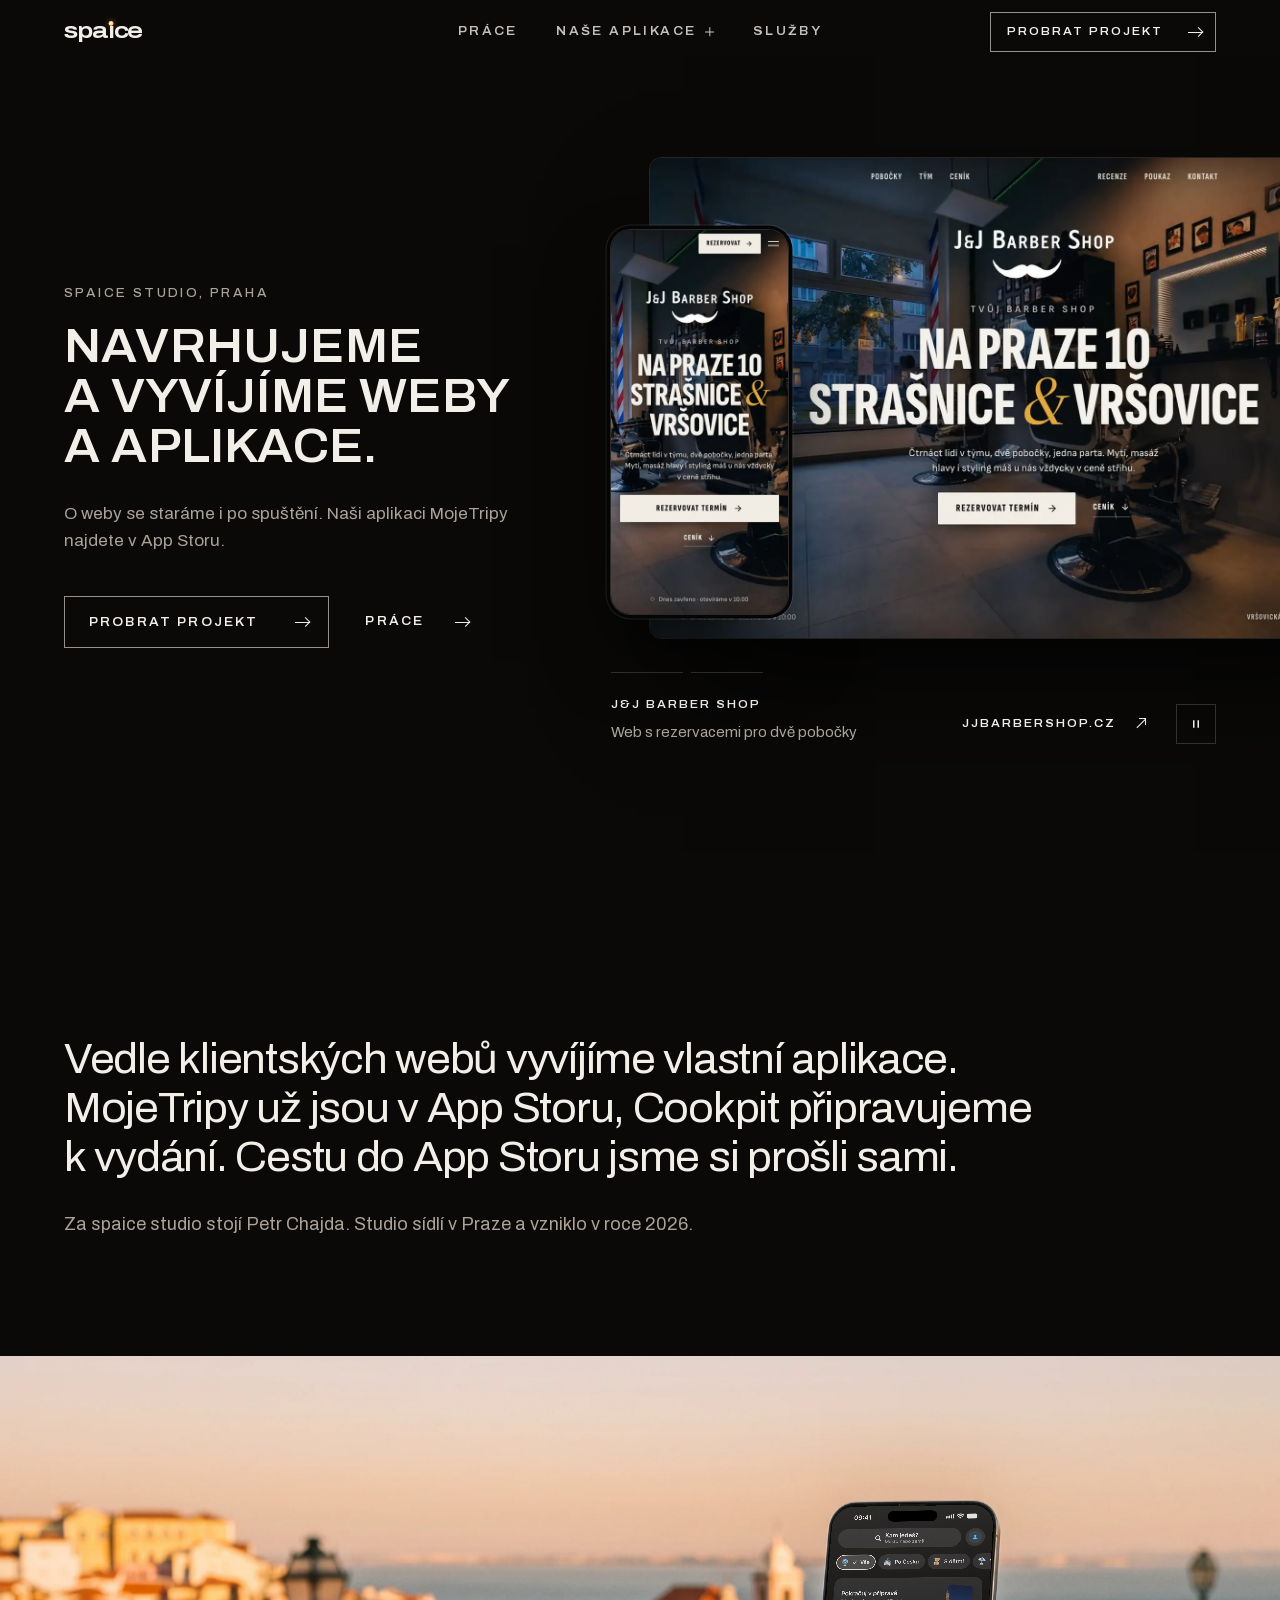
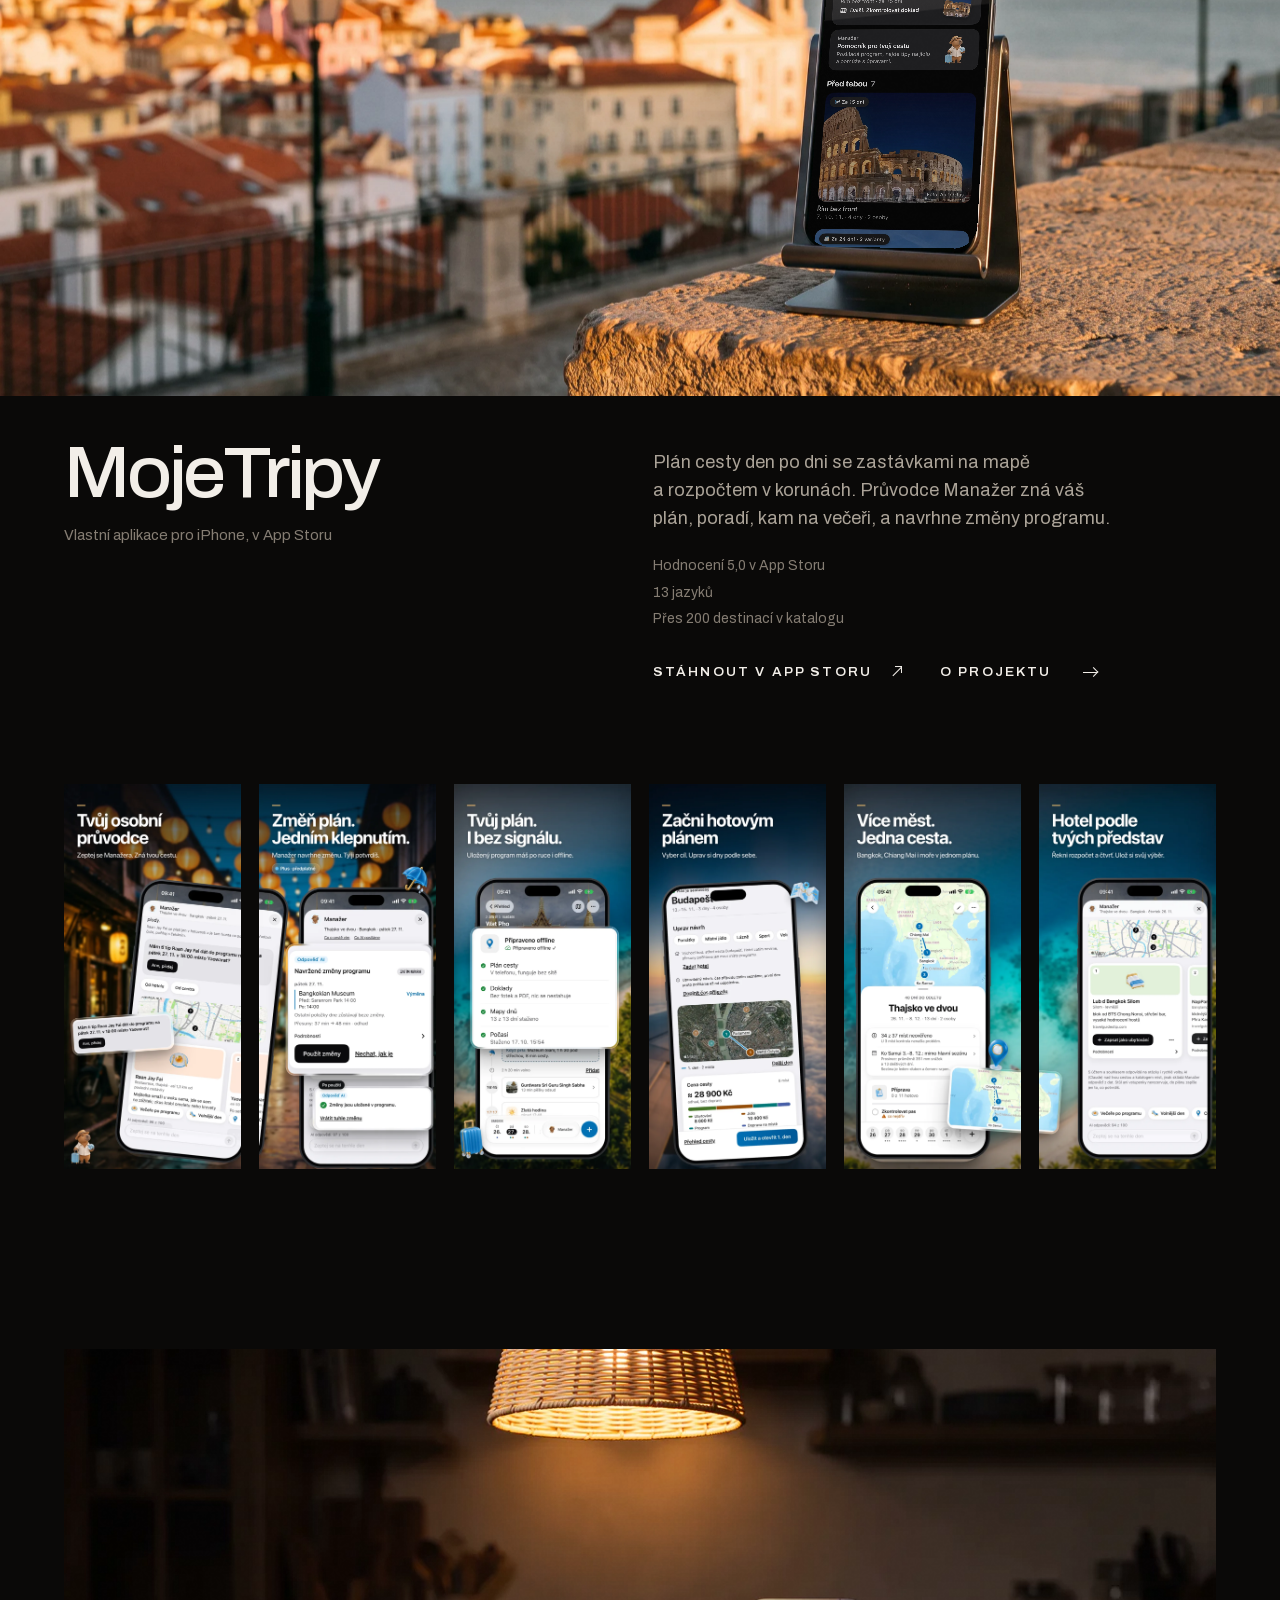
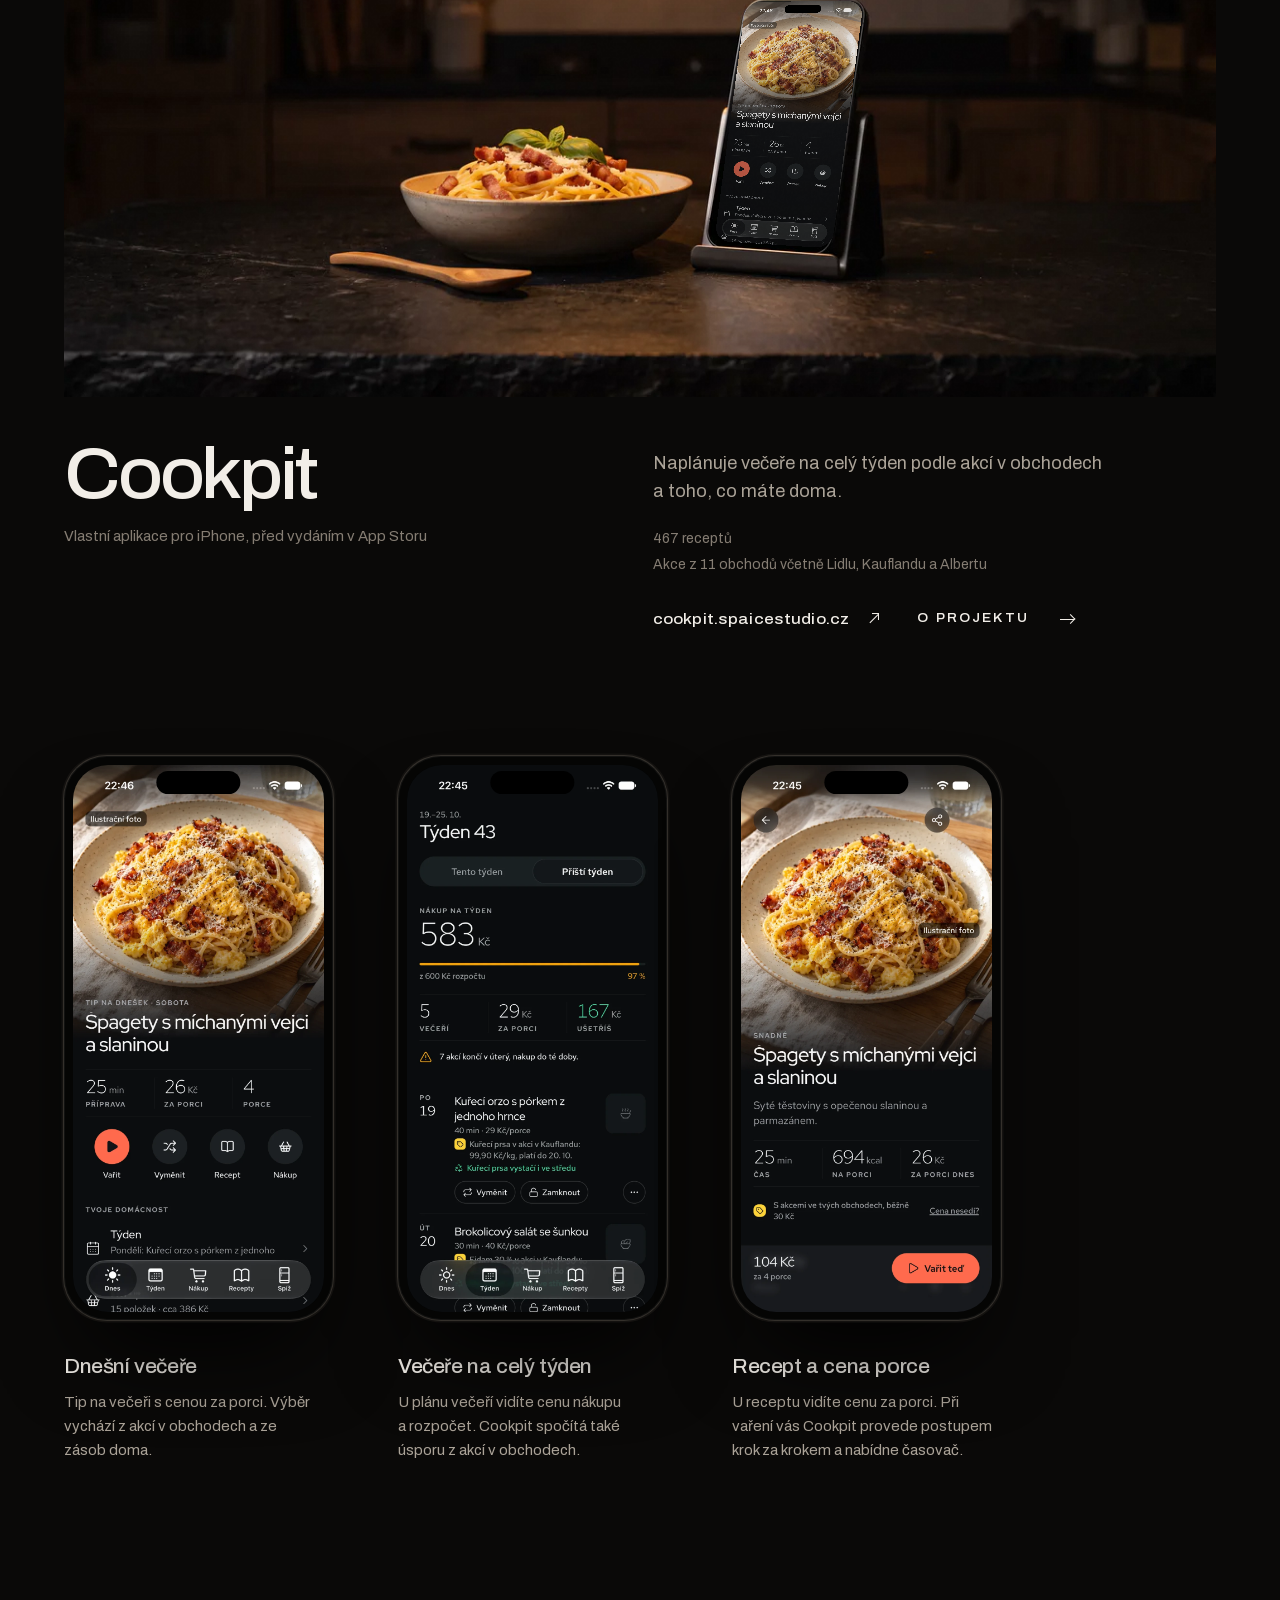
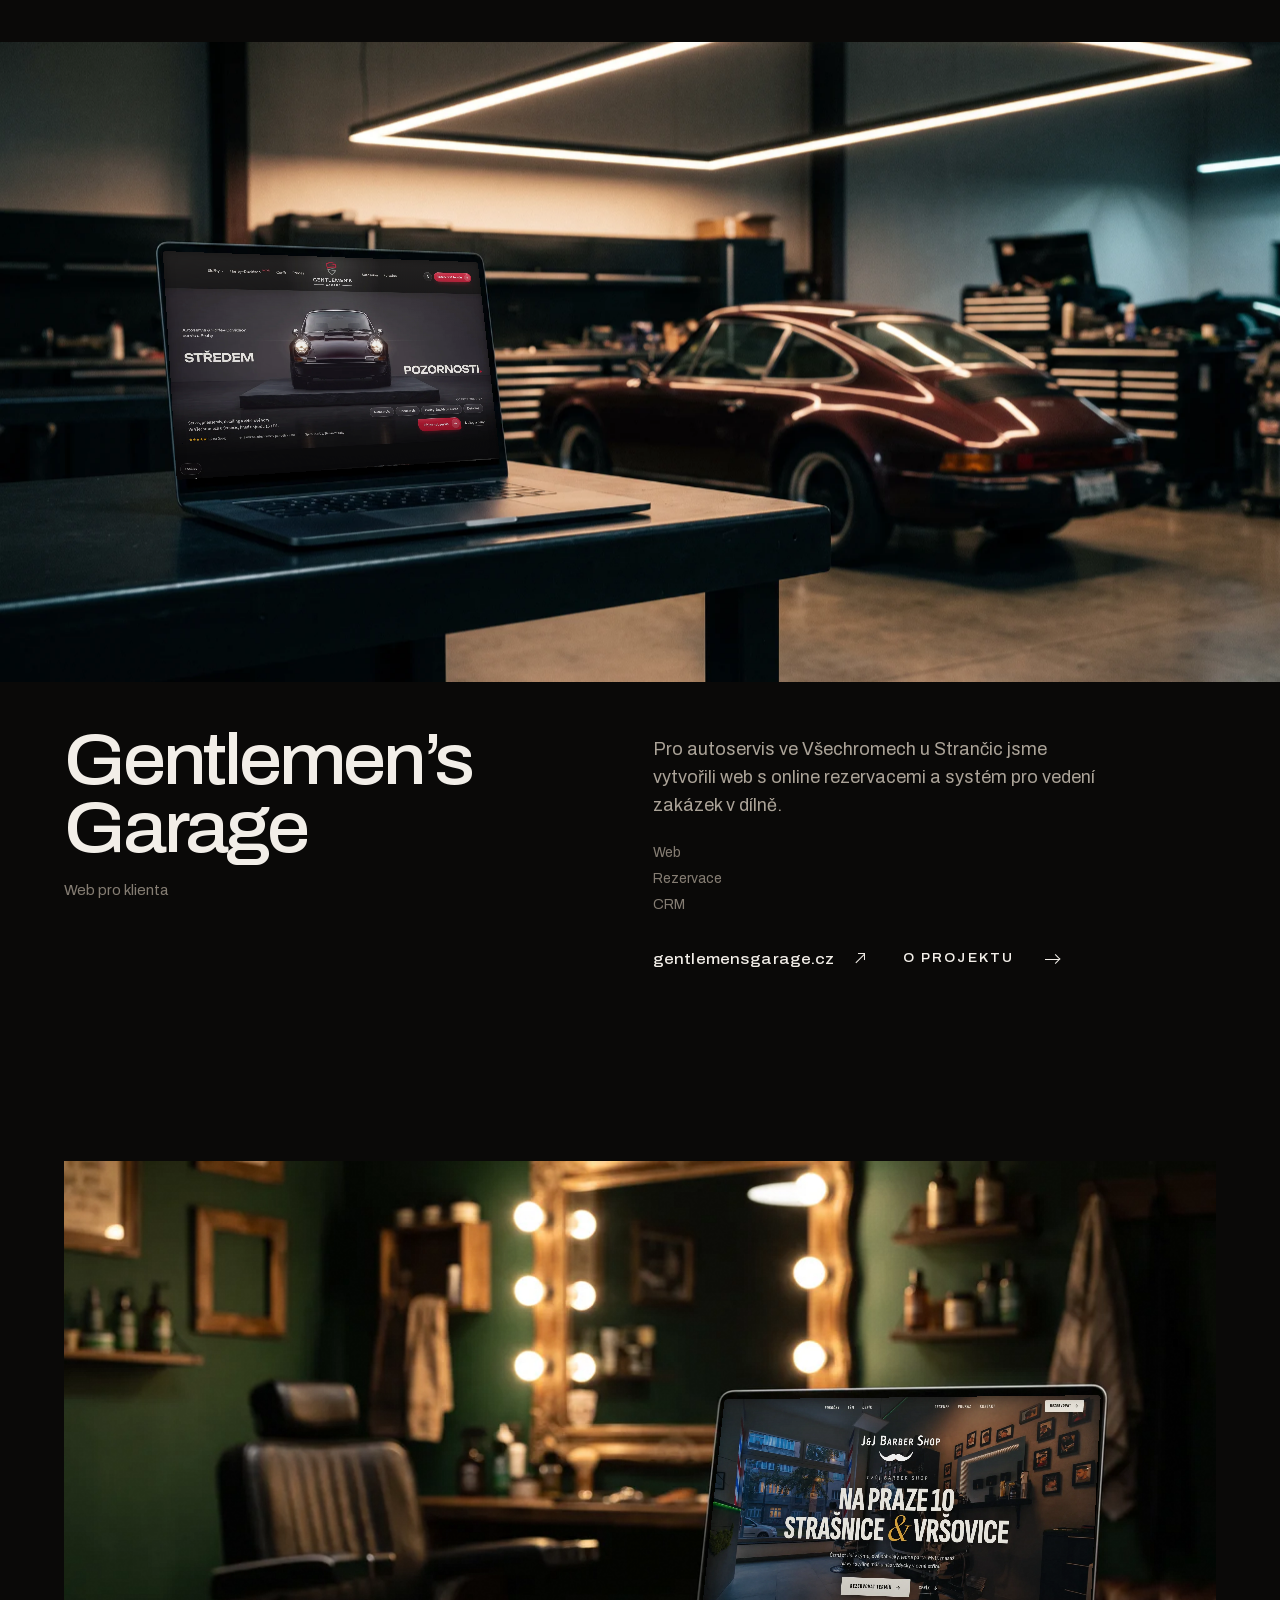
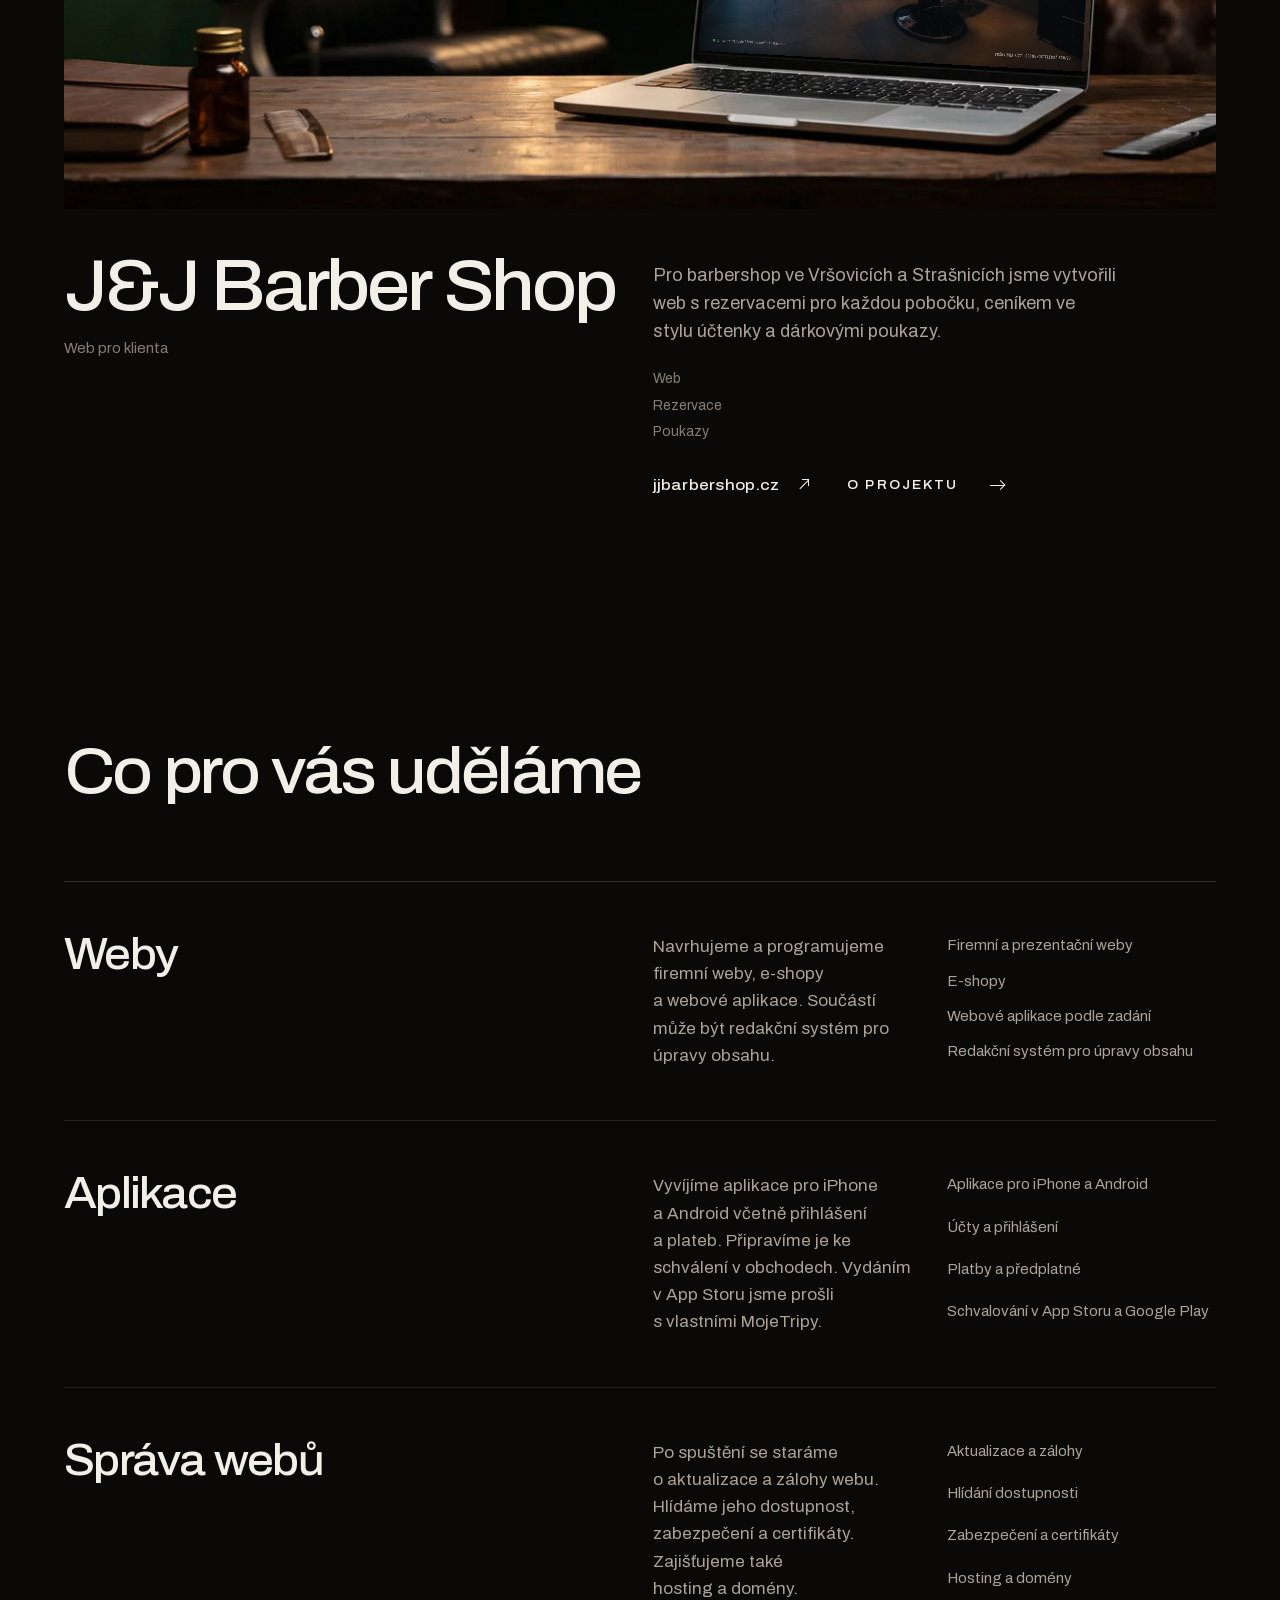
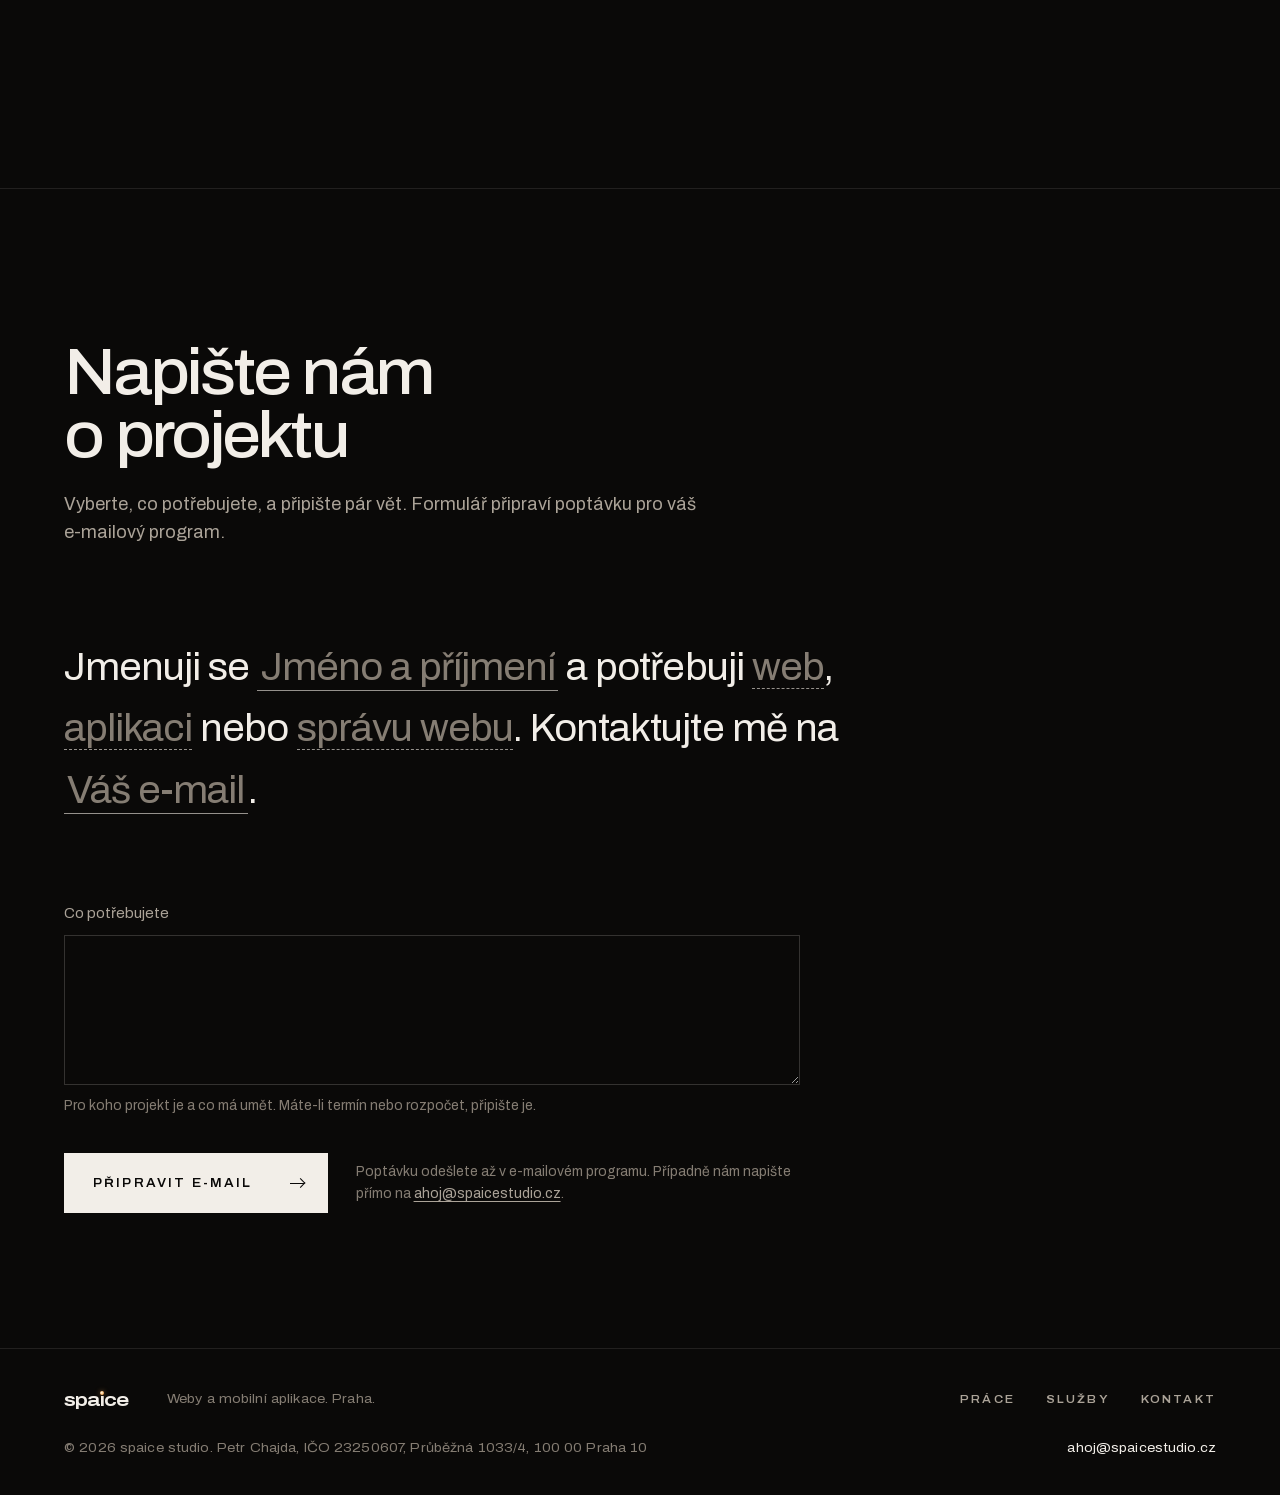
==== commit 946f0c13: "Úvod se skutečnými záznamy webů klientů místo showroomu Záznam webu na počítači a stejného webu v mo" ====
--- a/index.html
+++ b/index.html
@@ -37,7 +37,8 @@
   <link rel="apple-touch-icon" href="apple-touch-icon.png">
   <link rel="preload" href="assets/fonts/archivo-latin.woff2" as="font" type="font/woff2" crossorigin>
   <link rel="preload" href="assets/fonts/archivo-latin-ext.woff2" as="font" type="font/woff2" crossorigin>
-  <link rel="preload" as="image" href="assets/img/hero-showroom-2048.webp" imagesrcset="assets/img/hero-showroom-1200.webp 1200w, assets/img/hero-showroom-2048.webp 2048w, assets/img/hero-showroom-3840.webp 3840w" imagesizes="(max-width: 600px) 680px, (max-width: 900px) 940px, 112vw">
+  <link rel="preload" as="image" href="assets/video/jj-poster-2410.webp" media="(min-width: 600px)">
+  <link rel="preload" as="image" href="assets/video/jjm-poster-2410.webp" media="(max-width: 599px)">
   <link rel="stylesheet" href="assets/css/style.css">
   <script>document.documentElement.classList.add('js');setTimeout(function(){if(!window.spaiceReady)document.documentElement.classList.add('no-script-run')},3000)</script>
   <script src="assets/js/main.js" defer></script>
@@ -138,21 +139,8 @@
 
   <main id="obsah">
 
-    <!-- Úvod: showroom, na displejích běží skutečné projekty studia -->
-    <section class="hero" id="top" aria-labelledby="hero-title" data-top>
-      <div class="hero__media" aria-hidden="true">
-        <div class="stage" data-stage data-w="2752" data-h="1536">
-          <img class="stage__bg" src="assets/img/hero-showroom-2048.webp" srcset="assets/img/hero-showroom-1200.webp 1200w, assets/img/hero-showroom-2048.webp 2048w, assets/img/hero-showroom-3840.webp 3840w" sizes="(max-width: 600px) 680px, (max-width: 900px) 940px, 112vw" width="2752" height="1536" alt="" fetchpriority="high" decoding="async">
-          <div class="screen screen--laptop" data-quad="1438,550 2176.5,535 2141.5,1070 1384.5,1045" data-src-w="1440" data-src-h="900">
-            <img class="is-active" src="assets/img/screen-gg.webp" alt="" width="1440" height="900" decoding="async">
-            <img src="assets/img/screen-jj.webp" alt="" width="1440" height="900" decoding="async">
-          </div>
-          <div class="screen screen--phone" data-quad="2273,601.5 2473,602 2430,1002 2221.5,995" data-src-w="804" data-src-h="1748">
-            <img class="is-active" src="assets/img/mt-main-2610.webp" alt="" width="804" height="1748" decoding="async">
-            <img src="assets/img/uv-dnes.webp" alt="" width="900" height="1957" decoding="async">
-          </div>
-        </div>
-      </div>
+    <!-- Úvod: skutečné záznamy webů klientů na počítači i v mobilu. Zdroje videí doplní skript podle šířky okna. -->
+    <section class="hero hero--live" id="top" aria-labelledby="hero-title" data-top>
       <div class="hero__content wrap">
         <p class="meta hero__meta">spaice studio, Praha</p>
         <h1 class="display hero__title" id="hero-title">
@@ -166,16 +154,30 @@
           <a class="link" href="#prace">Práce<span class="arrow" aria-hidden="true"></span></a>
         </div>
       </div>
-      <div class="hero__onscreen">
-        <div class="onscreen">
-          <p class="onscreen__label">Ukázky práce</p>
-          <p class="onscreen__value" data-onscreen-state>Gentlemen’s Garage: <span>web</span> / MojeTripy: <span>aplikace</span></p>
-          <p class="onscreen__value" data-onscreen-state hidden>J&amp;J Barber Shop: <span>web</span> / Cookpit: <span>aplikace</span></p>
-        </div>
-        <button class="hero__toggle" type="button" aria-label="Pozastavit střídání projektů" data-cycle-toggle>
-          <svg class="i-pause" viewBox="0 0 16 16" aria-hidden="true"><rect x="4" y="3" width="2" height="10"/><rect x="10" y="3" width="2" height="10"/></svg>
-          <svg class="i-play" viewBox="0 0 16 16" aria-hidden="true"><path d="M5 3v10l8-5z"/></svg>
-        </button>
+      <div class="live" data-live>
+        <div class="live__glow" aria-hidden="true">
+          <video data-glow muted playsinline disablepictureinpicture preload="none"></video>
+        </div>
+        <div class="live__screen">
+          <video class="is-active" data-clip muted playsinline disablepictureinpicture preload="none" poster="assets/video/jj-poster-2410.webp" data-src="assets/video/jj-2410.mp4" data-glow-src="assets/video/jj-glow-2410.mp4" aria-label="Záznam průchodu webem J&amp;J Barber Shop: úvod, pobočky a&nbsp;ceník ve stylu účtenky."></video>
+          <video data-clip muted playsinline disablepictureinpicture preload="none" data-poster="assets/video/gg-poster-2410.webp" data-src="assets/video/gg-2410.mp4" data-glow-src="assets/video/gg-glow-2410.mp4" aria-label="Záznam průchodu webem Gentlemen’s Garage: úvod, služby a&nbsp;ceník."></video>
+        </div>
+        <div class="live__phone" aria-hidden="true">
+          <video class="is-active" data-clip-m muted playsinline disablepictureinpicture preload="none" poster="assets/video/jjm-poster-2410.webp" data-src="assets/video/jjm-2410.mp4"></video>
+          <video data-clip-m muted playsinline disablepictureinpicture preload="none" data-poster="assets/video/ggm-poster-2410.webp" data-src="assets/video/ggm-2410.mp4"></video>
+        </div>
+        <div class="live__bar">
+          <div class="live__segments" role="group" aria-label="Ukázky práce">
+            <button type="button" class="is-active" aria-pressed="true" data-live-pick="0" data-name="J&amp;J Barber Shop" data-what="Web s&nbsp;rezervacemi pro dvě pobočky" data-url="https://www.jjbarbershop.cz/" data-host="jjbarbershop.cz"><span class="sr-only">J&amp;J Barber Shop</span><i></i></button>
+            <button type="button" aria-pressed="false" data-live-pick="1" data-name="Gentlemen’s Garage" data-what="Web, rezervace a&nbsp;systém zakázek" data-url="https://www.gentlemensgarage.cz/" data-host="gentlemensgarage.cz"><span class="sr-only">Gentlemen’s Garage</span><i></i></button>
+          </div>
+          <p class="live__caption" aria-live="polite"><span class="live__name" data-live-name>J&amp;J Barber Shop</span><span class="live__what" data-live-what>Web s&nbsp;rezervacemi pro dvě pobočky</span></p>
+          <a class="live__open link" href="https://www.jjbarbershop.cz/" target="_blank" rel="noopener" data-live-url><span data-live-host>jjbarbershop.cz</span><span class="arrow arrow--out" aria-hidden="true"></span></a>
+          <button class="hero__toggle live__toggle" type="button" aria-label="Pozastavit ukázky" data-live-toggle>
+            <svg class="i-pause" viewBox="0 0 16 16" aria-hidden="true"><rect x="4" y="3" width="2" height="10"/><rect x="10" y="3" width="2" height="10"/></svg>
+            <svg class="i-play" viewBox="0 0 16 16" aria-hidden="true"><path d="M5 3v10l8-5z"/></svg>
+          </button>
+        </div>
       </div>
     </section>
 
--- a/assets/css/style.css
+++ b/assets/css/style.css
@@ -497,7 +497,7 @@
 .menu__foot { display: grid; gap: 1.25rem; }
 .menu__mail { color: var(--text-2); font-size: 0.9375rem; text-decoration: none; text-align: center; }
 
-/* Úvod: showroom */
+/* Úvod */
 
 .hero {
   position: relative;
@@ -508,8 +508,6 @@
   overflow: clip;
   isolation: isolate;
 }
-.hero__media { position: absolute; inset: 0; z-index: -1; overflow: hidden; background: #0b0908; }
-.hero__media::before,
 .work__zoom::after {
   content: "";
   position: absolute;
@@ -521,17 +519,6 @@
   opacity: 0.09;
   pointer-events: none;
 }
-.hero__media::after {
-  content: "";
-  position: absolute;
-  inset: 0;
-  background:
-    linear-gradient(to bottom, rgb(10 9 8 / 0.9) 0%, rgb(10 9 8 / 0.7) 7%, rgb(10 9 8 / 0) 20%),
-    linear-gradient(to top, var(--bg) 0%, rgb(10 9 8 / 0) 22%),
-    linear-gradient(to right, rgb(10 9 8 / 0.7) 0%, rgb(10 9 8 / 0.25) 36%, rgb(10 9 8 / 0) 52%);
-  pointer-events: none;
-}
-
 /* Scéna: fotka v pevných souřadnicích, JS ji škáluje jako object-fit: cover */
 .stage {
   position: absolute;
@@ -541,7 +528,6 @@
   height: 1536px;
   transform-origin: 0 0;
 }
-.hero .stage { --focus-x: 0.7; --focus-y: 0.52; }
 .stage__bg { position: absolute; inset: 0; width: 100%; height: 100%; max-width: none; }
 .js .stage { opacity: 0; transition: opacity .6s var(--ease); }
 .js .stage.is-fit,
@@ -625,34 +611,6 @@
   margin-top: clamp(1.875rem, 3.4vw, 2.625rem);
 }
 
-/* Co je právě na obrazovkách */
-.hero__onscreen {
-  position: absolute;
-  right: max(var(--pad), calc((100% - var(--max)) / 2 + var(--pad)));
-  bottom: clamp(1.75rem, 5vh, 3.25rem);
-  display: flex;
-  align-items: center;
-  gap: 1.25rem;
-}
-.onscreen { text-align: right; }
-.onscreen__label {
-  color: var(--text-3);
-  font-size: 0.625rem;
-  font-weight: 600;
-  font-stretch: 112%;
-  letter-spacing: 0.22em;
-  text-transform: uppercase;
-}
-.onscreen__value {
-  margin-top: 0.375rem;
-  color: var(--text);
-  font-size: 0.6875rem;
-  font-weight: 600;
-  font-stretch: 112%;
-  letter-spacing: 0.16em;
-  text-transform: uppercase;
-}
-.onscreen__value span { color: var(--text-3); }
 .hero__toggle {
   display: grid;
   place-items: center;
@@ -1157,41 +1115,6 @@
 
 /* Responzivita */
 
-/* Na užších poměrech stran by text zakryl notebook: scéna jde nahoru, text pod ni */
-@media (max-aspect-ratio: 31/20), (max-width: 900px) {
-  .hero { display: flex; flex-direction: column; align-items: stretch; }
-  .hero__media { position: relative; inset: auto; flex: none; height: clamp(20rem, 58svh, 40rem); }
-  .hero__media::after {
-    background:
-      linear-gradient(to bottom, rgb(10 9 8 / 0.55) 0%, rgb(10 9 8 / 0) 22%),
-      linear-gradient(to top, var(--bg) 0%, rgb(10 9 8 / 0) 30%);
-  }
-  .hero__content { padding-block: 0.25rem 2rem; }
-  .hero__onscreen {
-    position: static;
-    justify-content: space-between;
-    width: 100%;
-    max-width: var(--max);
-    margin-inline: auto;
-    padding: 0 var(--pad) 2.5rem;
-  }
-  .onscreen { text-align: left; }
-}
-
-@media (max-aspect-ratio: 31/20) and (min-width: 901px) {
-  .hero__media { height: 56svh; }
-  .hero__content {
-    display: grid;
-    grid-template-columns: minmax(0, 7fr) minmax(0, 5fr);
-    column-gap: var(--gap);
-    align-items: end;
-  }
-  .hero__meta { grid-column: 1; grid-row: 1; }
-  .hero__title { grid-column: 1; grid-row: 2 / span 2; }
-  .hero__lead { grid-column: 2; grid-row: 2; margin-top: 0; }
-  .hero__actions { grid-column: 2; grid-row: 3; margin-top: 1.5rem; }
-}
-
 @media (max-width: 1100px) {
   .work__title { grid-column: 1 / span 6; }
   .work__body { grid-column: 7 / span 6; }
@@ -1212,7 +1135,6 @@
   @media (orientation: landscape) {
     .work__frame,
     .work--contained .work__frame { aspect-ratio: 16 / 9; }
-    .hero__media { height: 55svh; }
   }
   .work__title,
   .work__body { grid-column: 1 / -1; }
@@ -1249,9 +1171,6 @@
 
 @media (max-width: 600px) {
   :root { --nav-h: 3.75rem; }
-  .hero__media { height: clamp(18rem, 50svh, 30rem); }
-  .hero .stage { --focus-x: 0.74; }
-  .hero__content { position: relative; margin-top: -2.5rem; }
   .hero__actions { gap: 0.25rem 1.75rem; }
   .letter__text { line-height: 1.75; }
   .letter__submit .btn { width: 100%; }
@@ -1263,3 +1182,129 @@
   .footer__nav { flex-wrap: wrap; }
   .footer__mail { justify-self: start; }
 }
+
+/* Úvod „Živá práce“: místo vystavených zařízení skutečný záznam webů klientů,
+   na počítači i v mobilu. Světlo kolem obrazu vyzařuje sama práce (rozmazaná kopie záznamu). */
+
+.hero--live { background: var(--bg); }
+
+.live__glow { pointer-events: none; opacity: 0.72; filter: blur(80px) saturate(1.5) brightness(1.15); transform: scale(1.18); }
+.live__glow video { width: 100%; height: 100%; object-fit: cover; object-position: top center; }
+
+.live__screen,
+.live__phone { position: relative; overflow: hidden; background: #000; }
+.live__screen { border-radius: 0.75rem; box-shadow: 0 0 0 1px rgb(242 236 228 / 0.12), 0 3.5rem 8rem -2rem rgb(0 0 0 / 0.85); }
+.live__phone {
+  z-index: 2;
+  border-radius: calc(var(--ph-w) * 0.11);
+  box-shadow: 0 0 0 1px rgb(242 236 228 / 0.16), 0 0 0 calc(var(--ph-w) * 0.025) #050505, 0 0 0 calc(var(--ph-w) * 0.025 + 1px) rgb(242 236 228 / 0.1), 0 2.5rem 5rem -1rem rgb(0 0 0 / 0.9);
+}
+.live__screen video,
+.live__phone video {
+  position: absolute;
+  inset: 0;
+  width: 100%;
+  height: 100%;
+  object-fit: cover;
+  object-position: top center;
+  opacity: 0;
+  transition: opacity 0.9s var(--ease);
+}
+.live__screen video.is-active,
+.live__phone video.is-active { opacity: 1; }
+
+/* Popisek: dva úseky průběhu, projekt, co jsme dodali, odkaz na živý web */
+.live__bar {
+  display: grid;
+  grid-template-columns: minmax(0, 1fr) auto auto;
+  align-items: end;
+  column-gap: 1.75rem;
+  row-gap: 0.875rem;
+}
+.live__segments { grid-column: 1 / -1; display: flex; gap: 0.5rem; }
+.live__segments button {
+  position: relative;
+  flex: 0 0 4.5rem;
+  height: 1.25rem;
+  padding: 0;
+  border: 0;
+  background: none;
+  cursor: pointer;
+}
+.live__segments button::before,
+.live__segments i { content: ""; position: absolute; left: 0; right: 0; top: 50%; height: 1px; }
+.live__segments button::before { background: var(--line-2); }
+.live__segments i { background: var(--text); transform-origin: left center; transform: scaleX(0); }
+.live__segments button.is-active i { transform: scaleX(var(--p, 0)); }
+.live__segments button:hover::before { background: var(--line-3); }
+.live__caption { display: grid; gap: 0.375rem; min-width: 0; }
+.live__name {
+  color: var(--text);
+  font-size: 0.6875rem;
+  font-weight: 600;
+  font-stretch: 112%;
+  letter-spacing: 0.18em;
+  text-transform: uppercase;
+}
+.live__what { color: var(--text-2); font-size: 0.9375rem; }
+.live__open { min-height: 2.5rem; font-size: 0.6875rem; }
+.live__open .arrow { width: 1rem; }
+
+@media (min-width: 1024px) {
+  .hero--live {
+    --cx: max(var(--pad), calc((100vw - var(--max)) / 2 + var(--pad)));
+    --cw: calc(min(100vw, var(--max)) - 2 * var(--pad));
+    --scr-w: min(60vw, calc((100svh - var(--nav-h) - 13.5rem) * 1.6));
+    --scr-h: calc(var(--scr-w) / 1.6);
+    --ph-h: calc(var(--scr-h) * 0.8);
+    --ph-w: calc(var(--ph-h) * 0.462);
+    --scr-x: calc(var(--cx) + var(--cw) * 0.44 + var(--ph-w) * 0.22 + 2.5rem);
+    --scr-y: max(calc(var(--nav-h) + 3vh), calc((100svh - var(--scr-h) - 6.5rem) / 2));
+    min-height: max(100svh, 44rem);
+  }
+  .live { position: absolute; inset: 0; z-index: 0; pointer-events: none; }
+  .live > * { pointer-events: auto; }
+  .live__glow,
+  .live__screen { position: absolute; left: var(--scr-x); top: var(--scr-y); width: var(--scr-w); height: var(--scr-h); }
+  .live__phone {
+    position: absolute;
+    left: calc(var(--scr-x) - var(--ph-w) * 0.22);
+    top: calc(var(--scr-y) + var(--scr-h) - var(--ph-h) - 1.5rem);
+    width: var(--ph-w);
+    height: var(--ph-h);
+  }
+  .live__bar {
+    position: absolute;
+    left: calc(var(--scr-x) - var(--ph-w) * 0.22);
+    right: var(--pad);
+    top: calc(var(--scr-y) + var(--scr-h) + 1.5rem);
+  }
+  .hero--live .hero__content { position: relative; z-index: 1; padding-block: calc(var(--nav-h) + 2rem) 4rem; }
+  .hero--live .hero__content > * { max-width: calc(var(--cw) * 0.44); }
+  /* Textový sloupec je široký jako celá stránka: kliknutí propouští k ovládání ukázek vpravo */
+  .hero--live .hero__content { pointer-events: none; }
+  .hero--live .hero__content > * { pointer-events: auto; }
+  .hero--live .hero__title { font-size: clamp(2.1rem, calc(var(--cw) * 0.042), 4rem); }
+}
+
+@media (max-width: 1023px) {
+  .hero--live { display: flex; flex-direction: column; align-items: stretch; min-height: 0; }
+  .hero.hero--live .hero__content { order: -1; padding-block: calc(var(--nav-h) + 1.75rem) 2.25rem; }
+  .live { position: relative; display: grid; padding: 0 var(--pad) 3.5rem; }
+  .live__glow { position: absolute; inset: 0 var(--pad) 3.5rem; }
+  .live__screen { aspect-ratio: 16 / 10; }
+  .live__phone { display: none; }
+  .live__bar { margin-top: 1.25rem; }
+}
+@media (max-width: 599px) {
+  .hero--live { --ph-w: min(70vw, 17.5rem); --ph-h: calc(var(--ph-w) / 0.462); }
+  .live__screen { display: none; }
+  .live__phone { display: block; width: var(--ph-w); height: var(--ph-h); margin: 0 auto; }
+  .live__glow { inset: 0 auto auto 50%; width: var(--ph-w); height: var(--ph-h); transform: translateX(-50%) scale(1.25); }
+  .live__bar { grid-template-columns: minmax(0, 1fr) auto; }
+  .live__open { grid-column: 1; grid-row: 3; justify-self: start; }
+  .live__toggle { grid-column: 2; grid-row: 2 / span 2; align-self: start; }
+}
+@media (prefers-reduced-motion: reduce) {
+  .live__glow { display: none; }
+}
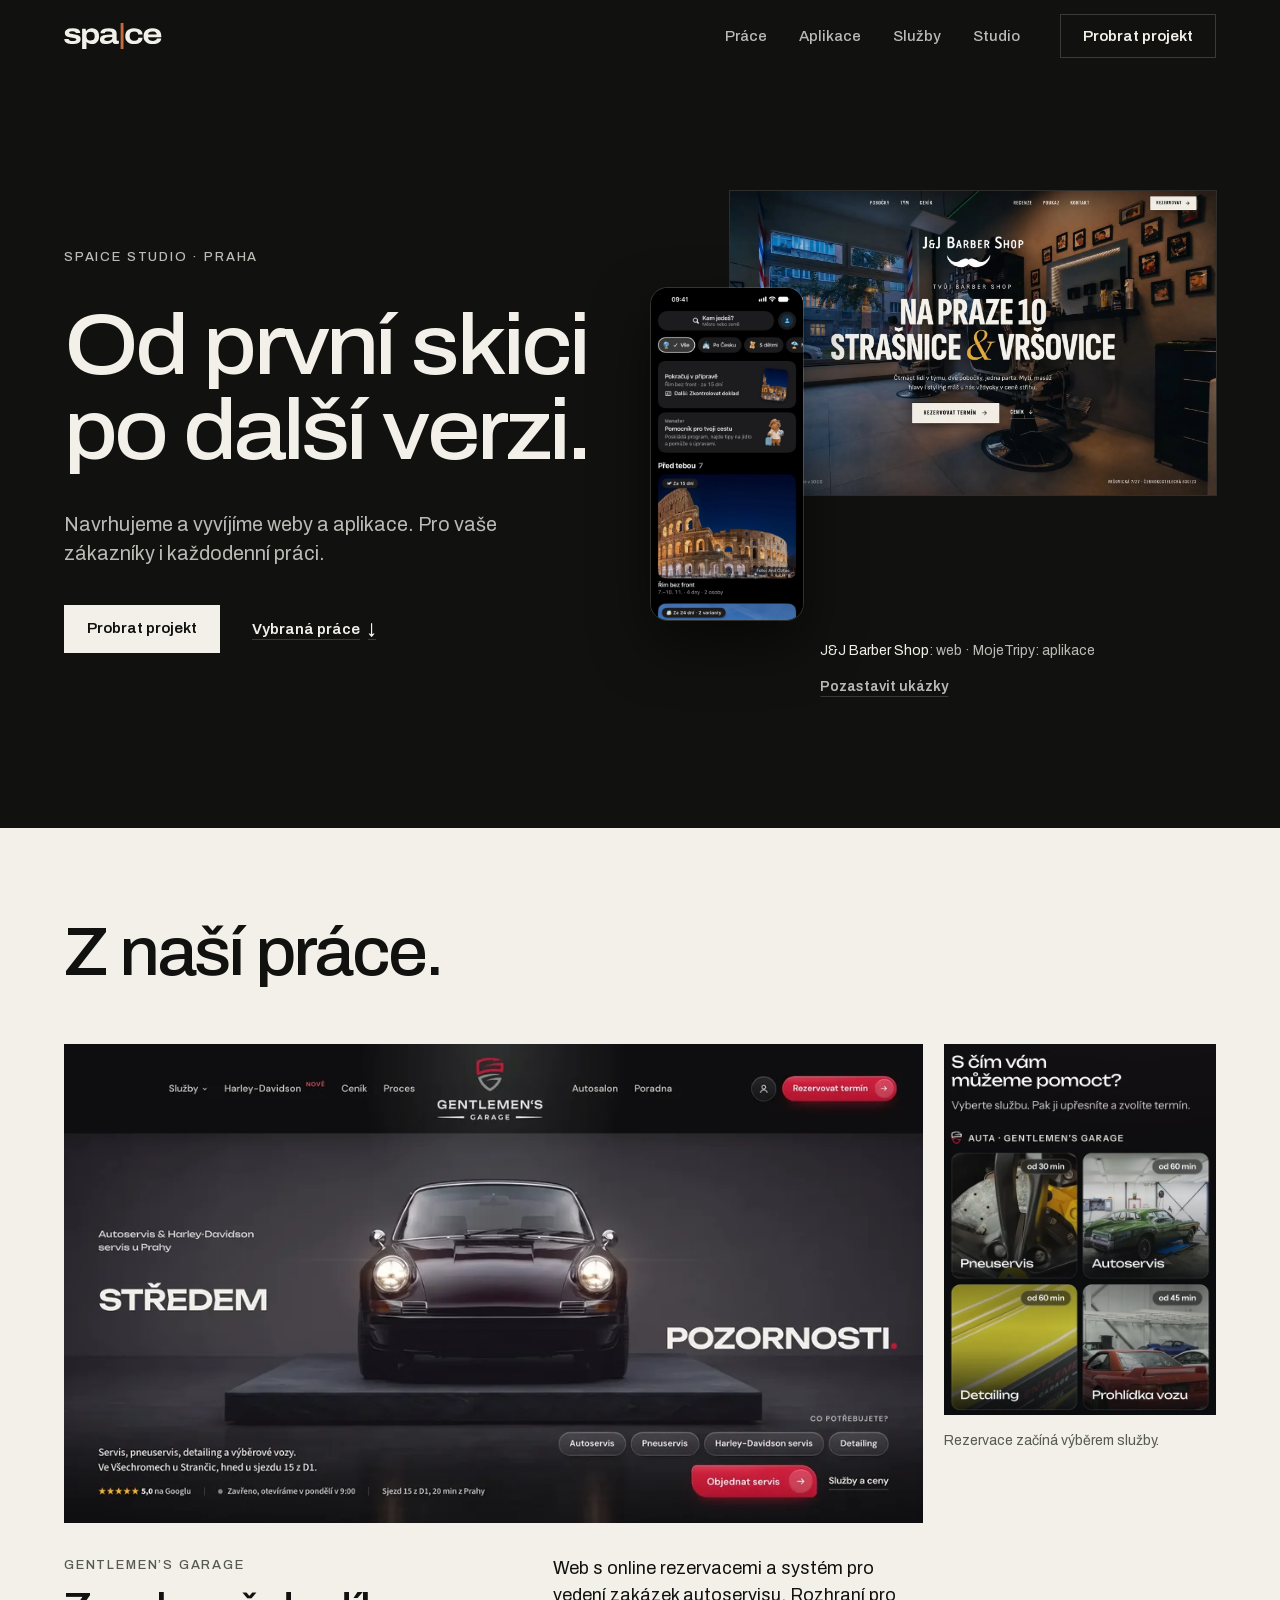
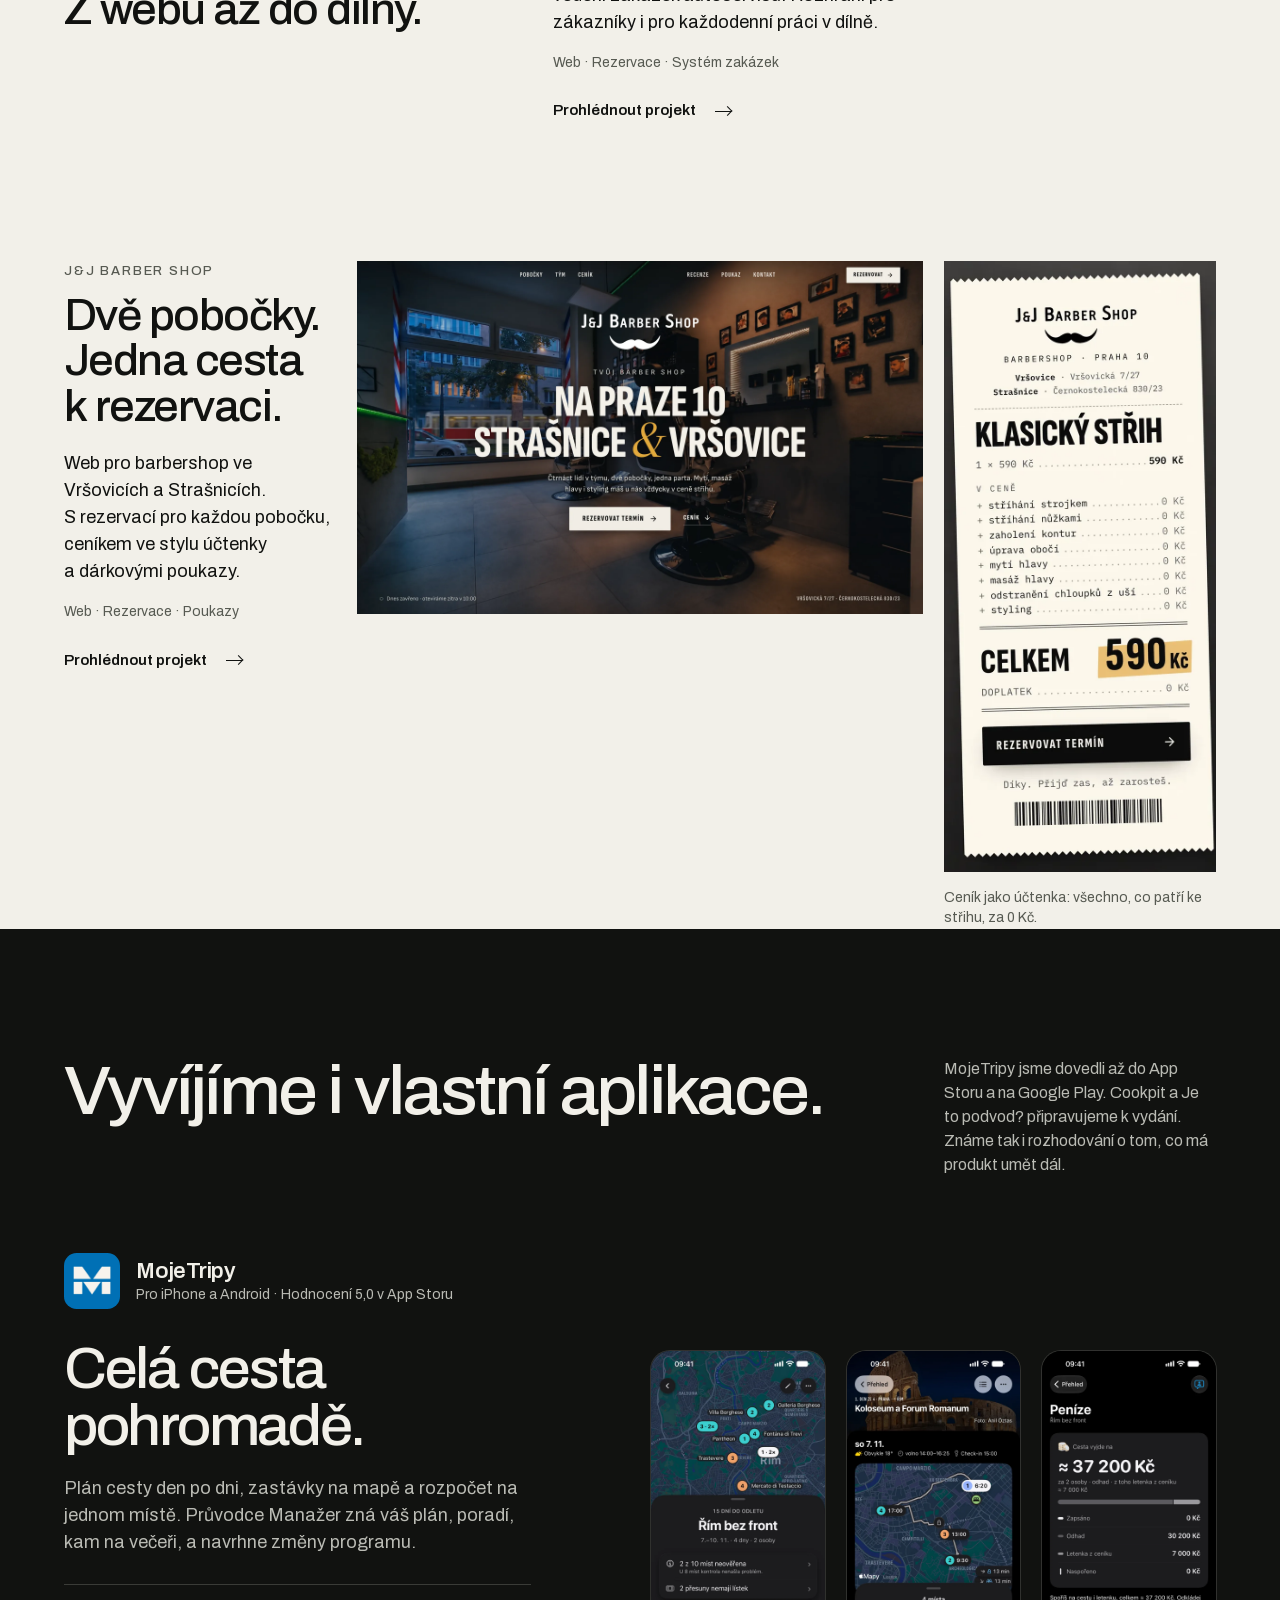
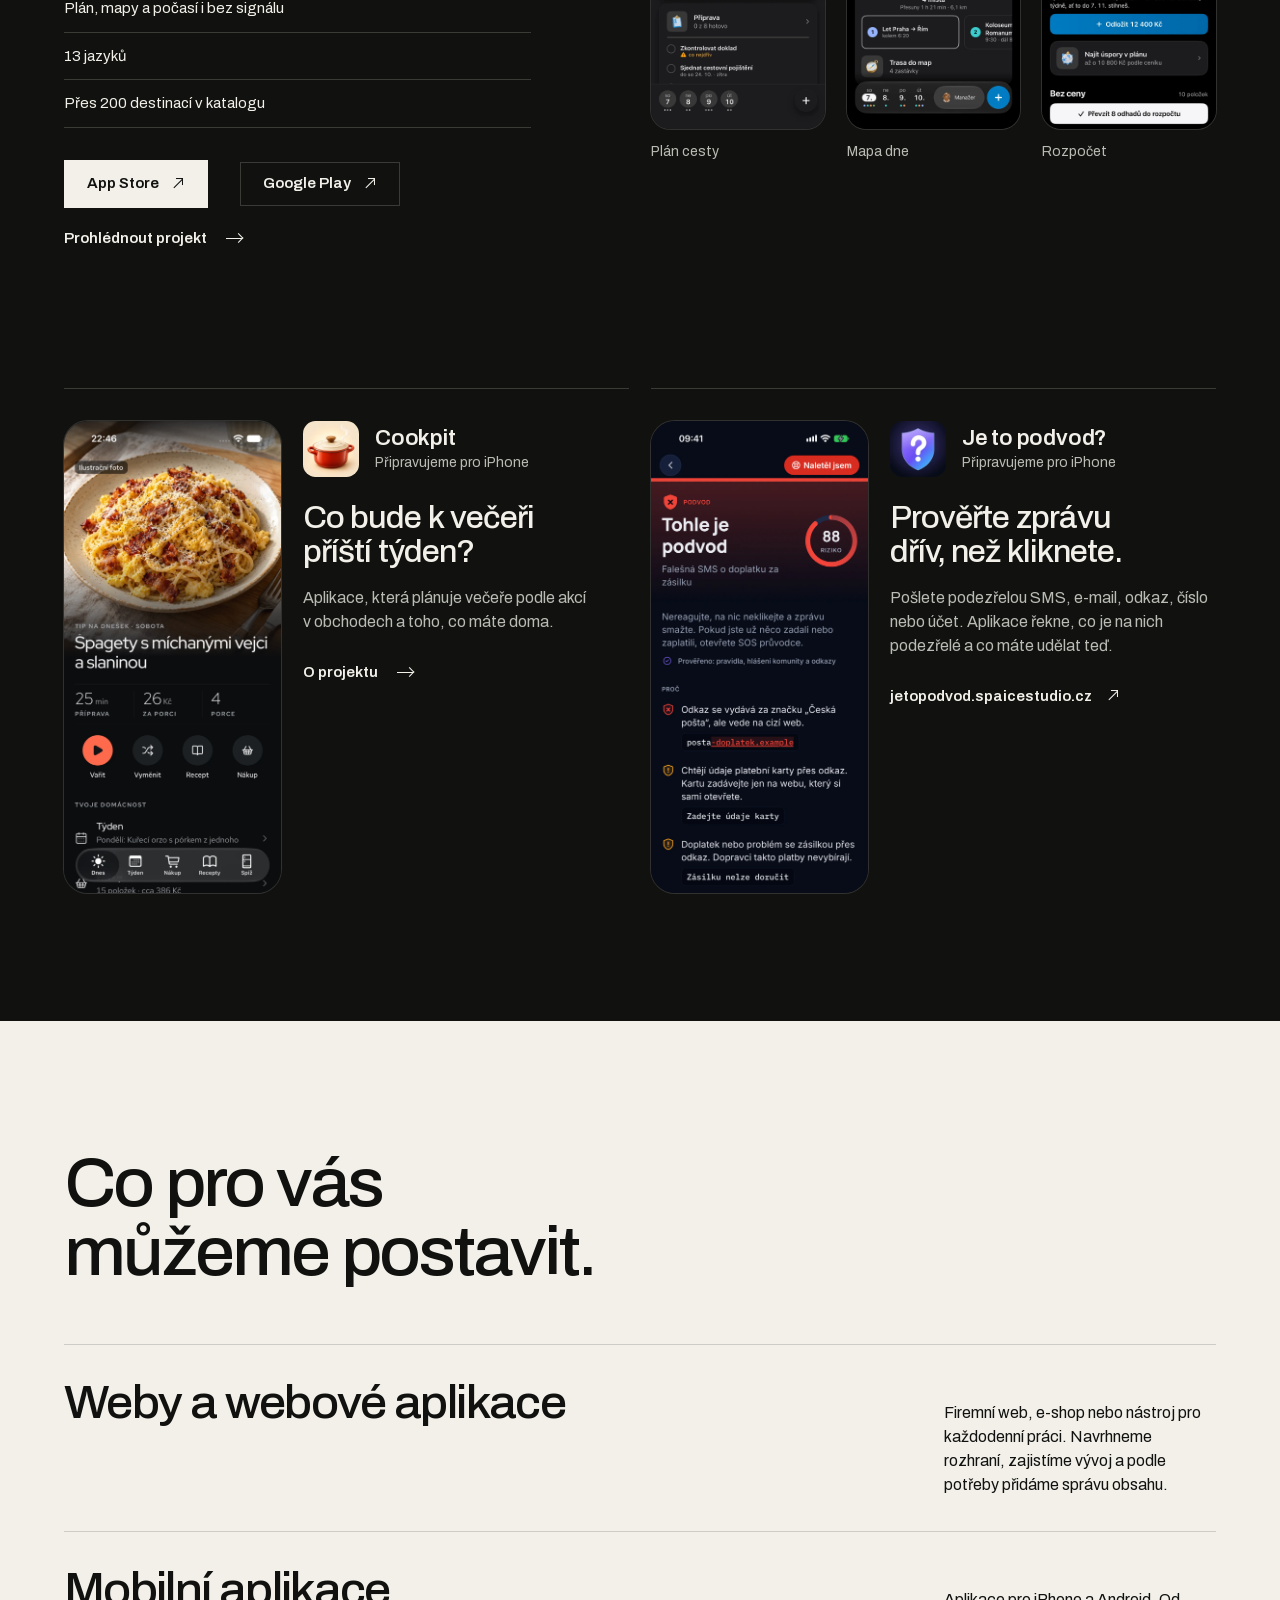
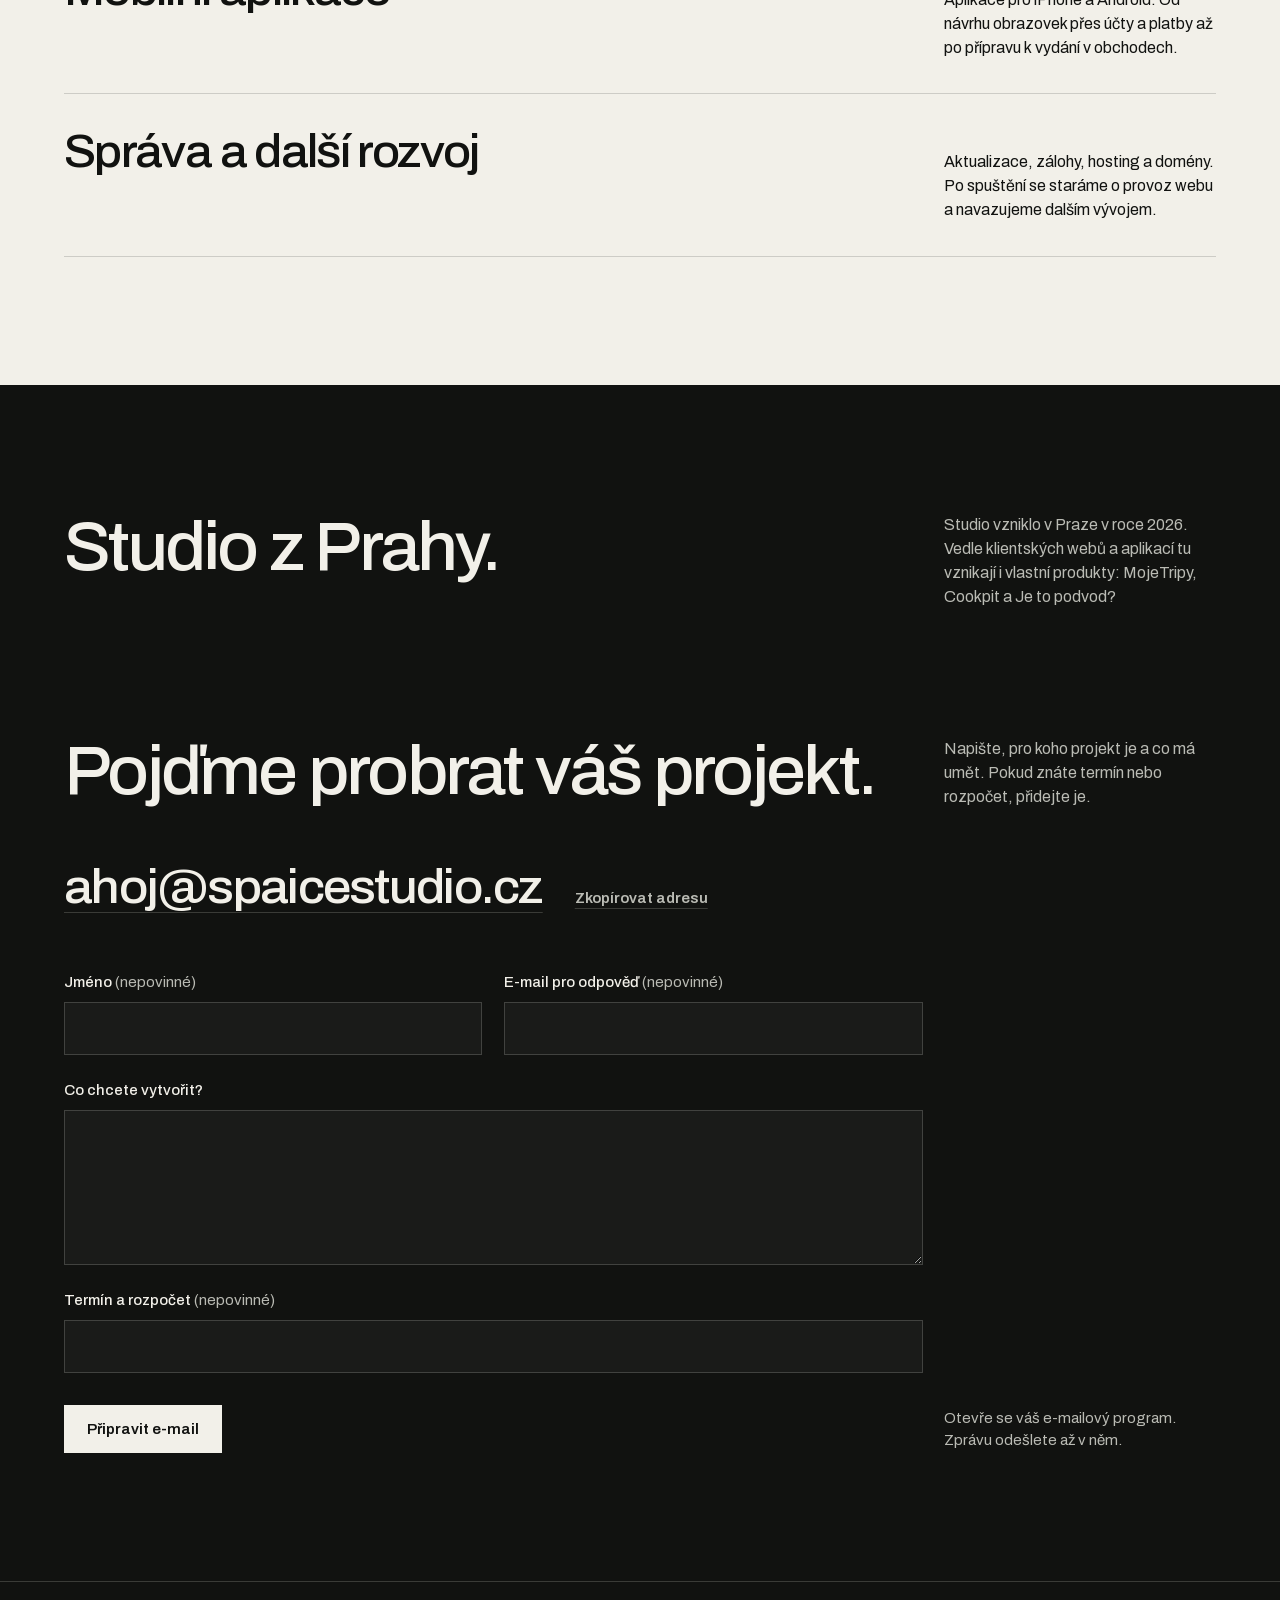
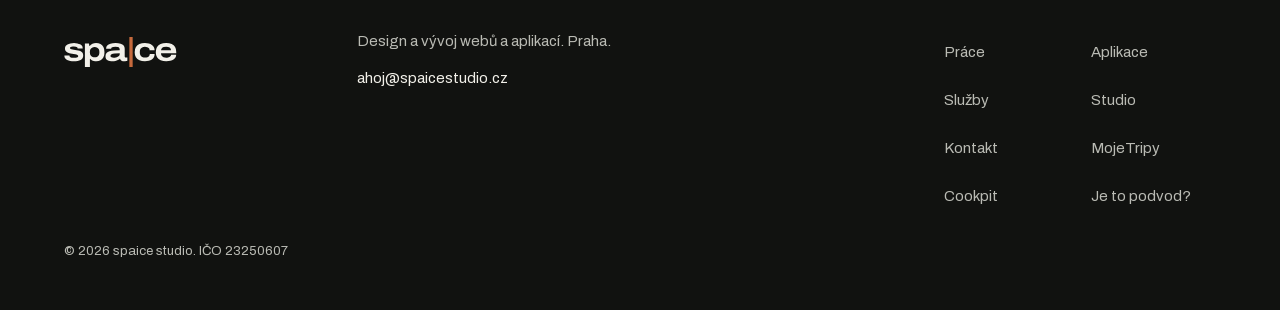
==== commit 08683835: "Nový web: Prostor pro detail, logo Kurzor, aplikace jako vlastní kapitola Úvod se sazbou a záznamem " ====
--- a/index.html
+++ b/index.html
@@ -3,452 +3,300 @@
 <head>
   <meta charset="utf-8">
   <meta name="viewport" content="width=device-width, initial-scale=1, viewport-fit=cover">
-  <title>spaice studio | Weby a mobilní aplikace</title>
-  <meta name="description" content="Navrhujeme a vyvíjíme weby a aplikace pro iPhone i Android. O weby se staráme i po spuštění. spaice studio, Praha.">
+  <title>spaice studio | Design a vývoj webů a aplikací</title>
+  <meta name="description" content="Pražské studio pro návrh a vývoj webů, mobilních aplikací a zakázkových systémů. Od prvního návrhu přes spuštění po další rozvoj.">
   <link rel="canonical" href="https://spaicestudio.cz/">
-  <meta name="theme-color" content="#0a0908">
-  <meta name="apple-mobile-web-app-title" content="spaice">
-  <!-- Náhled při sdílení odkazu (iMessage, WhatsApp, Messenger, LinkedIn, Slack, X). Adresy musí být absolutní. -->
+  <meta name="theme-color" content="#111210">
   <meta property="og:type" content="website">
   <meta property="og:site_name" content="spaice studio">
   <meta property="og:locale" content="cs_CZ">
   <meta property="og:url" content="https://spaicestudio.cz/">
-  <meta property="og:title" content="spaice studio | Weby a mobilní aplikace">
-  <meta property="og:description" content="Práce studia spaice: weby pro Gentlemen’s Garage a J&amp;J Barber Shop, vlastní aplikace MojeTripy a Cookpit.">
-  <meta property="og:image" content="https://spaicestudio.cz/assets/img/share-2310.jpg">
-  <meta property="og:image:type" content="image/jpeg">
+  <meta property="og:title" content="spaice studio | Design a vývoj webů a aplikací">
+  <meta property="og:description" content="Pražské studio pro návrh a vývoj webů, mobilních aplikací a zakázkových systémů. Od prvního návrhu přes spuštění po další rozvoj.">
+  <meta property="og:image" content="https://spaicestudio.cz/assets/img/share-2510.jpg">
   <meta property="og:image:width" content="1200">
   <meta property="og:image:height" content="630">
-  <meta property="og:image:alt" content="Notebook s webem Gentlemen's Garage a telefon s aplikací MojeTripy. Nápis: Navrhujeme a vyvíjíme weby a aplikace.">
   <meta name="twitter:card" content="summary_large_image">
-  <script type="application/ld+json">
-    {
-      "@context": "https://schema.org",
-      "@type": "Organization",
-      "name": "spaice studio",
-      "url": "https://spaicestudio.cz/",
-      "email": "ahoj@spaicestudio.cz",
-      "logo": "https://spaicestudio.cz/apple-touch-icon.png",
-      "description": "Navrhujeme a vyvíjíme weby a aplikace pro iPhone i Android. O weby se staráme i po spuštění."
-    }
-  </script>
-  <link rel="icon" href="favicon.svg" type="image/svg+xml">
-  <link rel="icon" href="favicon.ico" sizes="48x48">
-  <link rel="apple-touch-icon" href="apple-touch-icon.png">
+  <link rel="icon" href="assets/logo/favicon.svg" type="image/svg+xml">
+  <link rel="icon" href="assets/logo/favicon.ico" sizes="48x48">
+  <link rel="apple-touch-icon" href="assets/logo/apple-touch-icon.png">
   <link rel="preload" href="assets/fonts/archivo-latin.woff2" as="font" type="font/woff2" crossorigin>
   <link rel="preload" href="assets/fonts/archivo-latin-ext.woff2" as="font" type="font/woff2" crossorigin>
-  <link rel="preload" as="image" href="assets/video/jj-poster-2410.webp" media="(min-width: 600px)">
-  <link rel="preload" as="image" href="assets/video/jjm-poster-2410.webp" media="(max-width: 599px)">
   <link rel="stylesheet" href="assets/css/style.css">
-  <script>document.documentElement.classList.add('js');setTimeout(function(){if(!window.spaiceReady)document.documentElement.classList.add('no-script-run')},3000)</script>
   <script src="assets/js/main.js" defer></script>
 </head>
 <body>
 <!--email_off-->
   <a class="skip" href="#obsah">Přeskočit na obsah</a>
 
-  <header class="nav" data-nav>
-    <div class="nav__inner">
-      <a class="logo" href="#top" aria-label="spaice studio, na začátek stránky">spa<span class="logo__i">ı</span>ce</a>
+  <header class="nav">
+    <div class="nav__inner frame">
+      <a class="logo" href="./" aria-label="spaice studio, úvodní stránka"><svg class="logo__svg" viewBox="26.1 76 3417 910" aria-hidden="true" focusable="false"><path d="M322.4 812Q264.9 812 213.4 801.8Q161.9 791.7 122.6 771.9Q83.3 752 60.7 721.5Q38.1 691 38.1 649.8Q38.1 645.2 38.5 641.3Q38.9 637.4 39.7 633.9H192.9Q192.6 635.7 192.4 638.4Q192.1 641.1 192.1 643.1Q192.5 666.9 211.1 681.4Q229.7 695.9 259.7 702.3Q289.8 708.7 324.1 708.7Q355.7 708.7 386.4 704.6Q417.2 700.4 437.2 688.9Q457.2 677.4 457.2 654.8Q457.2 630.4 433.2 619.2Q409.2 607.9 366.9 601.3Q324.5 594.7 269.1 586Q226 578.8 187.5 568Q149 557.1 119.1 539.6Q89.3 522 72.2 494.2Q55.1 466.4 55.1 425.6Q55.1 381.5 75.4 350.5Q95.6 319.4 132.3 299.7Q169 279.9 219.5 270.6Q270 261.2 330.5 261.2Q385 261.2 432.2 270.5Q479.4 279.8 515.4 298.5Q551.4 317.2 572 345.1Q592.6 373.1 592.6 409.6Q592.6 414 592.5 418.5Q592.4 423 591.6 425.9H439.1V420.4Q439.1 400.9 423.7 388.7Q408.2 376.5 383.3 370.4Q358.4 364.3 327.9 364.3Q314.1 364.3 293.5 365.8Q272.8 367.4 252.9 372.1Q233 376.8 219.7 385.6Q206.3 394.5 206.3 409.9Q206.3 429.7 228.2 439.7Q250.1 449.8 286 455.4Q321.8 461 363.7 467.9Q409.8 475.1 453.8 484.2Q497.8 493.3 532.6 510.2Q567.4 527.1 588 557Q608.6 586.9 608.6 635.9Q608.6 685.4 588.1 719.3Q567.6 753.2 529.8 773.6Q492.1 794 439.4 803Q386.7 812 322.4 812Z M660.4 986.1V273H783.4L796.2 352.5H804.1Q838.7 303.1 888.7 282Q938.8 261 998.2 261Q1075.3 261 1132.6 290.7Q1189.9 320.5 1222 381.5Q1254 442.5 1254 536.5Q1254 630 1222.1 691.3Q1190.3 752.5 1134.3 782.3Q1078.3 812 1004.8 812Q967.1 812 932.2 803.8Q897.3 795.6 868.4 778.9Q839.6 762.1 819.1 736.9H812V986.1ZM956.7 690.3Q1004.1 690.3 1035.6 673.1Q1067.2 655.9 1083.2 623.4Q1099.3 591 1099.3 545.5V527.9Q1099.3 481.4 1083.2 448.9Q1067.2 416.3 1035 399.5Q1002.9 382.7 955.6 382.7Q909.1 382.7 876.6 400.5Q844.2 418.2 827.7 451.3Q811.2 484.5 811.2 531.1V541.2Q811.2 575.8 820.6 603.6Q830 631.5 848.6 650.5Q867.1 669.5 894.2 679.9Q921.4 690.3 956.7 690.3Z M1495.4 812Q1453.6 812 1415.6 805Q1377.5 798 1347.9 781.1Q1318.3 764.1 1301.4 734.3Q1284.5 704.4 1284.5 658.5Q1284.5 597.1 1316.2 561.1Q1347.9 525.1 1406 507.6Q1464.2 490.2 1543.1 484.8Q1622.1 479.4 1715.9 479.4V454.3Q1715.9 424.6 1702.2 405.9Q1688.6 387.3 1660.1 378.6Q1631.5 369.9 1585.1 369.9Q1547.3 369.9 1518.4 376.1Q1489.4 382.2 1473.3 393.9Q1457.2 405.6 1457.2 422.9V433.6H1305.9Q1304.9 429.4 1304.7 425.5Q1304.4 421.6 1304.4 416.3Q1304.4 369.6 1337.5 334.7Q1370.7 299.7 1434.9 280.4Q1499.2 261 1592.6 261Q1681.7 261 1742.9 278.7Q1804.2 296.4 1835.9 334.7Q1867.6 373 1867.6 435.8V661.4Q1867.6 679.7 1876 689.6Q1884.3 699.5 1901.4 699.5H1947.9V794.6Q1936.5 799.2 1910.4 805.5Q1884.2 811.8 1851.8 811.8Q1810.5 811.8 1785 801.7Q1759.6 791.7 1746.6 774.1Q1733.7 756.5 1728.5 734.5H1721Q1695.6 758.2 1661.3 775.9Q1626.9 793.7 1585.2 802.8Q1543.6 812 1495.4 812ZM1538.1 702.5Q1566.2 702.5 1597 695.7Q1627.9 688.9 1655 675.8Q1682.2 662.7 1699 643Q1715.9 623.2 1715.9 597.3V569Q1623.5 569 1561.2 576.6Q1498.8 584.2 1467.6 601.8Q1436.3 619.4 1436.3 650.1Q1436.3 670.7 1450.6 682Q1464.9 693.3 1488.3 697.9Q1511.7 702.5 1538.1 702.5Z M2481.7 812Q2383.7 812 2313.9 781.7Q2244 751.4 2207.1 690.1Q2170.2 628.8 2170.2 536.2Q2170.2 443.3 2207.2 382.3Q2244.3 321.3 2314.1 291.1Q2383.9 260.9 2481.7 260.9Q2544 260.9 2597.4 274.4Q2650.8 287.8 2690.9 315.2Q2731 342.6 2753 383.3Q2775 423.9 2775 478.1H2622.2Q2622.2 444.1 2603.8 420.8Q2585.3 397.4 2553.6 385.4Q2521.9 373.3 2481.3 373.3Q2430.9 373.3 2396.3 391.1Q2361.7 408.9 2344.1 442.8Q2326.4 476.8 2326.4 526V546.7Q2326.4 595.2 2344.5 629.5Q2362.5 663.8 2398.3 681.8Q2434 699.7 2486.8 699.7Q2526.8 699.7 2558.6 686.8Q2590.5 674 2609.4 650Q2628.3 626.1 2628.3 594H2775Q2775 648.5 2752.7 689.5Q2730.4 730.5 2690.8 757.7Q2651.2 784.8 2597.6 798.4Q2544 812 2481.7 812Z M3129.3 812Q3029.9 812 2958.6 782.6Q2887.3 753.2 2848.9 692.1Q2810.5 631 2810.5 536.8Q2810.5 443.9 2848.3 382.7Q2886 321.4 2956.4 291.2Q3026.9 261 3124.2 261Q3223.6 261 3292.2 290.8Q3360.8 320.5 3396 379.7Q3431.1 438.8 3431.1 527.6V570.5H2968.4Q2970.8 616.9 2990.2 646.3Q3009.6 675.8 3045.5 689.4Q3081.5 703.1 3131.8 703.1Q3155.6 703.1 3180.3 697.6Q3205 692.2 3225.8 681.5Q3246.7 670.9 3260.2 654.5Q3273.8 638.2 3275.5 616H3428.7Q3428.7 660.2 3407.8 696.5Q3386.9 732.8 3347.5 758.5Q3308.1 784.2 3252.8 798.1Q3197.5 812 3129.3 812ZM2969 478.2H3271.3Q3271.3 450.6 3260.4 430.4Q3249.5 410.2 3229.9 396.7Q3210.3 383.3 3184.1 376.7Q3158 370.2 3127.3 370.2Q3081.2 370.2 3047.1 382.5Q3013 394.9 2993.5 419.1Q2974 443.4 2969 478.2Z" fill="currentColor"/><rect x="2009" y="76" width="100" height="910" fill="#c66a3d"/></svg></a>
       <nav class="nav__links" aria-label="Hlavní navigace">
         <a href="#prace">Práce</a>
-        <button class="nav__apps" type="button" aria-expanded="false" aria-controls="aplikace" data-apps-toggle>Naše aplikace<span class="nav__plus" aria-hidden="true"></span></button>
+        <a href="#aplikace">Aplikace</a>
         <a href="#sluzby">Služby</a>
+        <a href="#studio">Studio</a>
       </nav>
-      <a class="btn btn--sm nav__cta" href="#kontakt">Probrat projekt<span class="arrow" aria-hidden="true"></span></a>
+      <a class="btn btn--line nav__cta" href="#kontakt">Probrat projekt</a>
       <button class="nav__toggle" type="button" aria-expanded="false" aria-controls="menu" data-menu-toggle>Menu</button>
     </div>
-    <div class="apps" id="aplikace" data-apps hidden>
-      <div class="apps__inner wrap">
-        <ul class="apps__list" aria-label="Naše aplikace">
-          <li>
-            <a class="app" href="https://apps.apple.com/cz/app/mojetripy/id6815389423" target="_blank" rel="noopener" data-preview="0">
-              <img class="app__icon" src="assets/img/app-mojetripy.webp" alt="" width="40" height="40" loading="lazy" decoding="async">
-              <span class="app__name">MojeTripy</span>
-              <span class="app__desc">Plán cesty den po dni</span>
-              <span class="app__status">App Store<span class="arrow arrow--out" aria-hidden="true"></span></span>
-            </a>
-          </li>
-          <li>
-            <a class="app" href="https://cookpit.spaicestudio.cz/" data-preview="1">
-              <img class="app__icon" src="assets/img/app-cookpit.webp" alt="" width="40" height="40" loading="lazy" decoding="async">
-              <span class="app__name">Cookpit</span>
-              <span class="app__desc">Večeře na týden</span>
-              <span class="app__status">Před vydáním</span>
-            </a>
-          </li>
-          <li>
-            <a class="app" href="https://jetopodvod.spaicestudio.cz/" data-preview="2">
-              <img class="app__icon" src="assets/img/app-jetopodvod.webp" alt="" width="40" height="40" loading="lazy" decoding="async">
-              <span class="app__name">Je to podvod?</span>
-              <span class="app__desc">Podezřelé zprávy a&nbsp;odkazy</span>
-              <span class="app__status">Před vydáním</span>
-            </a>
-          </li>
-        </ul>
-        <div class="apps__preview phone" aria-hidden="true">
-          <div class="phone__screen">
-            <img class="is-active" src="assets/img/mt-main-2610.webp" alt="" width="804" height="1748" loading="lazy" decoding="async">
-            <img src="assets/img/uv-dnes.webp" alt="" width="900" height="1957" loading="lazy" decoding="async">
-            <img src="assets/img/app-preview-jetopodvod.webp" alt="" width="900" height="1957" loading="lazy" decoding="async">
-          </div>
-        </div>
-      </div>
-    </div>
   </header>
 
   <div class="menu" id="menu" data-menu hidden>
-    <nav aria-label="Mobilní navigace">
-      <a class="menu__link" href="#prace">Práce</a>
-      <a class="menu__link" href="#sluzby">Služby</a>
-      <div class="menu__apps">
-        <p class="menu__label">Naše aplikace</p>
-        <ul aria-label="Naše aplikace">
-          <li>
-            <a class="app" href="https://apps.apple.com/cz/app/mojetripy/id6815389423" target="_blank" rel="noopener">
-              <img class="app__icon" src="assets/img/app-mojetripy.webp" alt="" width="40" height="40" loading="lazy" decoding="async">
-              <span class="app__name">MojeTripy</span>
-              <span class="app__desc">Plán cesty den po dni</span>
-              <span class="app__status">App Store<span class="arrow arrow--out" aria-hidden="true"></span></span>
-            </a>
-          </li>
-          <li>
-            <a class="app" href="https://cookpit.spaicestudio.cz/">
-              <img class="app__icon" src="assets/img/app-cookpit.webp" alt="" width="40" height="40" loading="lazy" decoding="async">
-              <span class="app__name">Cookpit</span>
-              <span class="app__desc">Večeře na týden</span>
-              <span class="app__status">Před vydáním</span>
-            </a>
-          </li>
-          <li>
-            <a class="app" href="https://jetopodvod.spaicestudio.cz/">
-              <img class="app__icon" src="assets/img/app-jetopodvod.webp" alt="" width="40" height="40" loading="lazy" decoding="async">
-              <span class="app__name">Je to podvod?</span>
-              <span class="app__desc">Podezřelé zprávy a&nbsp;odkazy</span>
-              <span class="app__status">Před vydáním</span>
-            </a>
-          </li>
-        </ul>
-      </div>
+    <nav class="menu__links frame" aria-label="Mobilní navigace">
+      <a href="#prace">Práce</a>
+      <a href="#aplikace">Aplikace</a>
+      <a href="#sluzby">Služby</a>
+      <a href="#studio">Studio</a>
+      <a href="#kontakt">Kontakt</a>
     </nav>
-    <div class="menu__foot">
-      <a class="btn btn--solid btn--lg" href="#kontakt">Probrat projekt<span class="arrow" aria-hidden="true"></span></a>
-      <a class="menu__mail" href="mailto:ahoj@spaicestudio.cz">ahoj@spaicestudio.cz</a>
-    </div>
+    <p class="menu__mail frame"><a href="mailto:ahoj@spaicestudio.cz">ahoj@spaicestudio.cz</a></p>
   </div>
 
   <main id="obsah">
-
-    <!-- Úvod: skutečné záznamy webů klientů na počítači i v mobilu. Zdroje videí doplní skript podle šířky okna. -->
-    <section class="hero hero--live" id="top" aria-labelledby="hero-title" data-top>
-      <div class="hero__content wrap">
-        <p class="meta hero__meta">spaice studio, Praha</p>
-        <h1 class="display hero__title" id="hero-title">
-          <span class="hero__line">Navrhujeme</span>
-          <span class="hero__line">a&nbsp;vyvíjíme weby</span>
-          <span class="hero__line">a&nbsp;aplikace.</span>
-        </h1>
-        <p class="hero__lead">O&nbsp;weby se staráme i&nbsp;po spuštění. Naši aplikaci MojeTripy najdete v&nbsp;App Storu.</p>
-        <div class="hero__actions">
-          <a class="btn" href="#kontakt">Probrat projekt<span class="arrow" aria-hidden="true"></span></a>
-          <a class="link" href="#prace">Práce<span class="arrow" aria-hidden="true"></span></a>
-        </div>
-      </div>
-      <div class="live" data-live>
-        <div class="live__glow" aria-hidden="true">
-          <video data-glow muted playsinline disablepictureinpicture preload="none"></video>
-        </div>
-        <div class="live__screen">
-          <video class="is-active" data-clip muted playsinline disablepictureinpicture preload="none" poster="assets/video/jj-poster-2410.webp" data-src="assets/video/jj-2410.mp4" data-glow-src="assets/video/jj-glow-2410.mp4" aria-label="Záznam průchodu webem J&amp;J Barber Shop: úvod, pobočky a&nbsp;ceník ve stylu účtenky."></video>
-          <video data-clip muted playsinline disablepictureinpicture preload="none" data-poster="assets/video/gg-poster-2410.webp" data-src="assets/video/gg-2410.mp4" data-glow-src="assets/video/gg-glow-2410.mp4" aria-label="Záznam průchodu webem Gentlemen’s Garage: úvod, služby a&nbsp;ceník."></video>
-        </div>
-        <div class="live__phone" aria-hidden="true">
-          <video class="is-active" data-clip-m muted playsinline disablepictureinpicture preload="none" poster="assets/video/jjm-poster-2410.webp" data-src="assets/video/jjm-2410.mp4"></video>
-          <video data-clip-m muted playsinline disablepictureinpicture preload="none" data-poster="assets/video/ggm-poster-2410.webp" data-src="assets/video/ggm-2410.mp4"></video>
-        </div>
-        <div class="live__bar">
-          <div class="live__segments" role="group" aria-label="Ukázky práce">
-            <button type="button" class="is-active" aria-pressed="true" data-live-pick="0" data-name="J&amp;J Barber Shop" data-what="Web s&nbsp;rezervacemi pro dvě pobočky" data-url="https://www.jjbarbershop.cz/" data-host="jjbarbershop.cz"><span class="sr-only">J&amp;J Barber Shop</span><i></i></button>
-            <button type="button" aria-pressed="false" data-live-pick="1" data-name="Gentlemen’s Garage" data-what="Web, rezervace a&nbsp;systém zakázek" data-url="https://www.gentlemensgarage.cz/" data-host="gentlemensgarage.cz"><span class="sr-only">Gentlemen’s Garage</span><i></i></button>
-          </div>
-          <p class="live__caption" aria-live="polite"><span class="live__name" data-live-name>J&amp;J Barber Shop</span><span class="live__what" data-live-what>Web s&nbsp;rezervacemi pro dvě pobočky</span></p>
-          <a class="live__open link" href="https://www.jjbarbershop.cz/" target="_blank" rel="noopener" data-live-url><span data-live-host>jjbarbershop.cz</span><span class="arrow arrow--out" aria-hidden="true"></span></a>
-          <button class="hero__toggle live__toggle" type="button" aria-label="Pozastavit ukázky" data-live-toggle>
-            <svg class="i-pause" viewBox="0 0 16 16" aria-hidden="true"><rect x="4" y="3" width="2" height="10"/><rect x="10" y="3" width="2" height="10"/></svg>
-            <svg class="i-play" viewBox="0 0 16 16" aria-hidden="true"><path d="M5 3v10l8-5z"/></svg>
-          </button>
-        </div>
-      </div>
-    </section>
-
-    <!-- Úvod: jedna redakční myšlenka -->
-    <section class="statement wrap" aria-label="O studiu">
-      <p class="statement__text" data-reveal>Vedle klientských webů vyvíjíme vlastní aplikace. MojeTripy už jsou v&nbsp;App Storu, Cookpit připravujeme k&nbsp;vydání. Cestu do App Storu jsme si prošli sami.</p>
-      <p class="statement__founder" data-reveal style="--d:.08s">Za spaice studio stojí Petr Chajda. Studio sídlí v&nbsp;Praze a&nbsp;vzniklo v&nbsp;roce 2026.</p>
-    </section>
-
-    <!-- Práce: každý projekt jako exponát, na displejích skutečné obrazovky -->
-    <div class="works" id="prace">
-
-      <article class="work work--bleed" id="mojetripy" aria-labelledby="mt-name">
-        <figure class="work__media" aria-hidden="true">
-          <div class="work__frame" style="--focus-x:.7;--focus-y:.51">
-            <div class="work__zoom">
-              <div class="stage" data-stage data-w="2752" data-h="1536" data-interval="5200">
-                <img class="stage__bg" src="assets/img/scene-mt-2048.webp" srcset="assets/img/scene-mt-1200.webp 1200w, assets/img/scene-mt-2048.webp 2048w, assets/img/scene-mt-2752.webp 2752w" sizes="(max-width: 900px) 700px, 100vw" width="2752" height="1536" alt="" loading="lazy" decoding="async">
-                <div class="screen screen--phone" data-quad="1792,420 2137,415 2099,1155 1734,1150" data-src-w="804" data-src-h="1748">
-                  <img class="is-active" src="assets/img/mt-main-2610.webp" alt="" width="804" height="1748" loading="lazy" decoding="async">
-                  <img src="assets/img/mt-trip-2610.webp" alt="" width="804" height="1748" loading="lazy" decoding="async">
-                  <img src="assets/img/mt-den-2610.webp" alt="" width="804" height="1748" loading="lazy" decoding="async">
-                  <img src="assets/img/mt-mapa-2610.webp" alt="" width="804" height="1748" loading="lazy" decoding="async">
-                  <img src="assets/img/mt-penize-2610.webp" alt="" width="804" height="1748" loading="lazy" decoding="async">
-                </div>
+    <section class="hero" aria-labelledby="hero-title">
+      <div class="hero__inner frame grid">
+        <div class="hero__text">
+          <p class="hero__label">spaice studio · Praha</p>
+          <h1 class="hero__title" id="hero-title">
+            <span class="hero__line">Od první skici</span>
+            <span class="hero__line">po další verzi.</span>
+          </h1>
+          <p class="hero__lead">Navrhujeme a&nbsp;vyvíjíme weby a&nbsp;aplikace. Pro&nbsp;vaše zákazníky i&nbsp;každodenní práci.</p>
+          <div class="hero__actions">
+            <a class="btn btn--solid" href="#kontakt">Probrat projekt</a>
+            <a class="hero__more" href="#prace">Vybraná práce <span aria-hidden="true">↓</span></a>
+          </div>
+        </div>
+
+        <figure class="stage" data-stage aria-label="Ukázky práce: záznam webu klienta a&nbsp;obrazovky aplikace MojeTripy">
+          <div class="stage__visual">
+          <div class="stage__web">
+            <video muted playsinline preload="none" poster="assets/video/jj-poster-2410.webp" width="1600" height="1000"
+                   data-videos="assets/video/jj-2410.mp4|assets/video/gg-2410.mp4" data-posters="assets/video/jj-poster-2410.webp|assets/video/gg-poster-2410.webp" data-names="J&amp;J Barber Shop|Gentlemen’s Garage"></video>
+          </div>
+          <div class="stage__phone" aria-hidden="true">
+              <img class="is-on" src="assets/img/mt-main-2610.webp" alt="" width="804" height="1748" decoding="async">
+              <img src="assets/img/mt-trip-2610.webp" alt="" width="804" height="1748" loading="lazy" decoding="async">
+              <img src="assets/img/mt-den-2610.webp" alt="" width="804" height="1748" loading="lazy" decoding="async">
+              <img src="assets/img/mt-mapa-2610.webp" alt="" width="804" height="1748" loading="lazy" decoding="async">
+              <img src="assets/img/mt-penize-2610.webp" alt="" width="804" height="1748" loading="lazy" decoding="async">
+          </div>
+          </div>
+          <figcaption class="stage__cap">
+            <span><span class="stage__name" data-stage-name>J&amp;J Barber Shop</span>: web · MojeTripy: aplikace</span>
+            <button class="stage__pause" type="button" data-stage-pause aria-pressed="false">Pozastavit ukázky</button>
+          </figcaption>
+        </figure>
+      </div>
+    </section>
+
+    <section class="paper" id="prace" aria-labelledby="prace-title">
+      <div class="work frame grid">
+        <h2 class="section-title" id="prace-title">Z&nbsp;naší práce.</h2>
+
+        <article class="project project--gg" aria-labelledby="gg-title">
+          <figure class="project__whole"><img src="assets/img/gg-home-1600.webp" srcset="assets/img/gg-home-1000.webp 1000w, assets/img/gg-home-1600.webp 1600w, assets/img/gg-home-2400.webp 2400w" sizes="(min-width: 900px) 66vw, 100vw" alt="Úvodní stránka webu Gentlemen’s Garage: autoservis a&nbsp;Harley-Davidson servis u&nbsp;Prahy" width="2400" height="1340" loading="lazy" decoding="async"></figure>
+          <figure class="detail" aria-hidden="true">
+            <img src="assets/img/gg-rezervace-detail-640.webp" srcset="assets/img/gg-rezervace-detail-640.webp 640w, assets/img/gg-rezervace-detail.webp 1110w" sizes="(min-width: 900px) 22vw, 70vw" alt="" width="1110" height="1515" loading="lazy" decoding="async">
+            <figcaption>Rezervace začíná výběrem služby.</figcaption>
+          </figure>
+          <div class="project__head">
+            <p class="eyebrow">Gentlemen’s Garage</p>
+            <h3 class="project__title" id="gg-title">Z&nbsp;webu až do dílny.</h3>
+          </div>
+          <div class="project__body">
+            <p>Web s&nbsp;online rezervacemi a&nbsp;systém pro vedení zakázek autoservisu. Rozhraní pro zákazníky i&nbsp;pro každodenní práci v&nbsp;dílně.</p>
+            <p class="project__scope">Web · Rezervace · Systém zakázek</p>
+            <a class="more" href="prace/gentlemens-garage/">Prohlédnout projekt<span class="arrow" aria-hidden="true"></span></a>
+          </div>
+        </article>
+
+        <article class="project project--jj" aria-labelledby="jj-title">
+          <div class="project__head">
+            <p class="eyebrow">J&amp;J Barber Shop</p>
+            <h3 class="project__title" id="jj-title">Dvě pobočky. Jedna cesta k&nbsp;rezervaci.</h3>
+            <p class="project__text">Web pro barbershop ve Vršovicích a&nbsp;Strašnicích. S&nbsp;rezervací pro každou pobočku, ceníkem ve stylu účtenky a&nbsp;dárkovými poukazy.</p>
+            <p class="project__scope">Web · Rezervace · Poukazy</p>
+            <a class="more" href="prace/jj-barber-shop/">Prohlédnout projekt<span class="arrow" aria-hidden="true"></span></a>
+          </div>
+          <figure class="project__whole">
+            <img src="assets/img/web-jj-home-2400.webp" alt="Úvodní stránka webu J&amp;J Barber Shop: Strašnice a&nbsp;Vršovice na Praze 10." width="2400" height="1500" loading="lazy" decoding="async">
+          </figure>
+          <figure class="detail" aria-hidden="true">
+            <img src="assets/img/jj-uctenka-600.webp" srcset="assets/img/jj-uctenka-600.webp 600w, assets/img/jj-uctenka.webp 900w" sizes="(min-width: 900px) 22vw, 70vw" alt="" width="900" height="2025" loading="lazy" decoding="async">
+            <figcaption>Ceník jako účtenka: všechno, co patří ke střihu, za 0&nbsp;Kč.</figcaption>
+          </figure>
+        </article>
+      </div>
+    </section>
+
+    <section class="ink apps" id="aplikace" aria-labelledby="apps-title">
+      <div class="apps__inner frame grid">
+        <h2 class="section-title" id="apps-title">Vyvíjíme i&nbsp;vlastní aplikace.</h2>
+        <p class="apps__intro">MojeTripy jsme dovedli až do App Storu a&nbsp;na Google Play. Cookpit a&nbsp;Je to podvod? připravujeme k&nbsp;vydání. Známe tak i&nbsp;rozhodování o&nbsp;tom, co má produkt umět dál.</p>
+
+        <article class="flagship" aria-labelledby="mt-title">
+          <div class="flagship__text">
+            <div class="app-id">
+              <img class="app-icon" src="assets/img/app-mojetripy-m.webp" alt="" width="512" height="512" loading="lazy" decoding="async">
+              <div>
+                <h3 class="app-id__name" id="mt-title">MojeTripy</h3>
+                <p class="app-id__status">Pro iPhone a&nbsp;Android · Hodnocení 5,0 v&nbsp;App Storu</p>
               </div>
             </div>
-          </div>
-        </figure>
-        <div class="work__caption wrap" data-reveal>
-          <div class="work__title">
-            <h2 class="work__name" id="mt-name">MojeTripy</h2>
-            <p class="work__kind">Vlastní aplikace pro iPhone, v&nbsp;App Storu</p>
-          </div>
-          <div class="work__body">
-            <p>Plán cesty den po dni se zastávkami na mapě a&nbsp;rozpočtem v&nbsp;korunách. Průvodce Manažer zná váš plán, poradí, kam na večeři, a&nbsp;navrhne změny programu.</p>
-            <ul class="work__facts">
-              <li>Hodnocení 5,0 v&nbsp;App Storu</li>
+            <p class="flagship__claim">Celá cesta pohromadě.</p>
+            <p class="flagship__desc">Plán cesty den po dni, zastávky na mapě a&nbsp;rozpočet na jednom místě. Průvodce Manažer zná váš plán, poradí, kam na večeři, a&nbsp;navrhne změny programu.</p>
+            <ul class="flagship__facts" role="list">
+              <li>Plán, mapy a&nbsp;počasí i&nbsp;bez signálu</li>
               <li>13&nbsp;jazyků</li>
               <li>Přes 200&nbsp;destinací v&nbsp;katalogu</li>
             </ul>
-            <div class="work__links">
-              <a class="link" href="https://apps.apple.com/cz/app/mojetripy/id6815389423" target="_blank" rel="noopener">Stáhnout v&nbsp;App Storu<span class="arrow arrow--out" aria-hidden="true"></span></a>
-              <a class="link" href="prace/mojetripy/">O&nbsp;projektu<span class="arrow" aria-hidden="true"></span></a>
-            </div>
-          </div>
-        </div>
-        <div class="reel" data-reel>
-          <div class="reel__viewport">
-            <ul class="reel__track" data-reel-track aria-label="Grafika aplikace MojeTripy z App Storu">
-              <li><img src="assets/img/mt-panel-01.webp" width="760" height="1651" loading="lazy" decoding="async" alt="„Tvůj osobní průvodce“: Manažer zná plán cesty a navrhuje, kam zajít."></li>
-              <li><img src="assets/img/mt-panel-02.webp" width="760" height="1651" loading="lazy" decoding="async" alt="„Změň plán. Jedním klepnutím.“ Manažer navrhne úpravu programu, uživatel ji potvrdí."></li>
-              <li><img src="assets/img/mt-panel-03.webp" width="760" height="1651" loading="lazy" decoding="async" alt="„Tvůj plán. I bez signálu.“ Uložený plán, mapy dnů a počasí dostupné offline."></li>
-              <li><img src="assets/img/mt-panel-04.webp" width="760" height="1651" loading="lazy" decoding="async" alt="„Začni hotovým plánem“: Budapešť na tři dny s mapou a rozpočtem cesty."></li>
-              <li><img src="assets/img/mt-panel-05.webp" width="760" height="1651" loading="lazy" decoding="async" alt="„Více měst. Jedna cesta.“ Plán cesty rozdělený do etap se zastávkami na mapě."></li>
-              <li><img src="assets/img/mt-panel-06.webp" width="760" height="1651" loading="lazy" decoding="async" alt="„Hotel podle tvých představ“: tipy na ubytování podle rozpočtu a čtvrti."></li>
-            </ul>
-          </div>
-        </div>
-      </article>
-
-      <article class="work work--contained" id="cookpit" aria-labelledby="ck-name">
-        <figure class="work__media wrap" aria-hidden="true">
-          <div class="work__frame" style="--focus-x:.63;--focus-y:.58">
-            <div class="work__zoom">
-              <div class="stage" data-stage data-w="2752" data-h="1536" data-interval="5600">
-                <img class="stage__bg" src="assets/img/scene-uv-2048.webp" srcset="assets/img/scene-uv-1200.webp 1200w, assets/img/scene-uv-2048.webp 2048w, assets/img/scene-uv-2752.webp 2752w" sizes="(max-width: 900px) 700px, 90vw" width="2752" height="1536" alt="" loading="lazy" decoding="async">
-                <div class="screen screen--phone" data-quad="1638,599.5 1917,597 1841,1184 1563,1166" data-src-w="804" data-src-h="1748">
-                  <img class="is-active" src="assets/img/uv-dnes.webp" alt="" width="900" height="1957" loading="lazy" decoding="async">
-                  <img src="assets/img/uv-tyden.webp" alt="" width="900" height="1957" loading="lazy" decoding="async">
-                  <img src="assets/img/uv-detail.webp" alt="" width="900" height="1957" loading="lazy" decoding="async">
+            <div class="flagship__actions">
+              <a class="btn btn--solid btn--store" href="https://apps.apple.com/cz/app/mojetripy/id6815389423" target="_blank" rel="noopener">App Store<span class="arrow arrow--out" aria-hidden="true"></span></a>
+              <a class="btn btn--line btn--store" href="https://play.google.com/store/apps/details?id=cz.mojetripy.app" target="_blank" rel="noopener">Google Play<span class="arrow arrow--out" aria-hidden="true"></span></a>
+              <a class="more" href="prace/mojetripy/">Prohlédnout projekt<span class="arrow" aria-hidden="true"></span></a>
+            </div>
+          </div>
+          <div class="flagship__screens">
+            <figure>
+              <img class="phone-shot" src="assets/img/mt-trip-2610.webp" alt="" width="804" height="1748" loading="lazy" decoding="async">
+              <figcaption>Plán cesty</figcaption>
+            </figure>
+            <figure>
+              <img class="phone-shot" src="assets/img/mt-mapa-2610.webp" alt="" width="804" height="1748" loading="lazy" decoding="async">
+              <figcaption>Mapa dne</figcaption>
+            </figure>
+            <figure>
+              <img class="phone-shot" src="assets/img/mt-penize-2610.webp" alt="" width="804" height="1748" loading="lazy" decoding="async">
+              <figcaption>Rozpočet</figcaption>
+            </figure>
+          </div>
+        </article>
+
+        <div class="apps__more">
+          <article class="app-item" aria-labelledby="cookpit-title">
+            <img class="app-item__screen phone-shot" src="assets/img/uv-dnes.webp" alt="" width="900" height="1957" loading="lazy" decoding="async">
+            <div class="app-item__text">
+              <div class="app-id">
+                <img class="app-icon" src="assets/img/app-cookpit.webp" alt="" width="256" height="256" loading="lazy" decoding="async">
+                <div>
+                  <h3 class="app-id__name" id="cookpit-title">Cookpit</h3>
+                  <p class="app-id__status">Připravujeme pro iPhone</p>
                 </div>
               </div>
-            </div>
-          </div>
-        </figure>
-        <div class="work__caption wrap" data-reveal>
-          <div class="work__title">
-            <h2 class="work__name" id="ck-name">Cookpit</h2>
-            <p class="work__kind">Vlastní aplikace pro iPhone, před vydáním v&nbsp;App Storu</p>
-          </div>
-          <div class="work__body">
-            <p>Naplánuje večeře na celý týden podle akcí v&nbsp;obchodech a&nbsp;toho, co máte doma.</p>
-            <ul class="work__facts">
-              <li>467&nbsp;receptů</li>
-              <li>Akce z&nbsp;11&nbsp;obchodů včetně Lidlu, Kauflandu a&nbsp;Albertu</li>
-            </ul>
-            <div class="work__links">
-              <a class="link link--url" href="https://cookpit.spaicestudio.cz/" target="_blank" rel="noopener">cookpit.spaicestudio.cz<span class="arrow arrow--out" aria-hidden="true"></span></a>
-              <a class="link" href="prace/cookpit/">O&nbsp;projektu<span class="arrow" aria-hidden="true"></span></a>
-            </div>
-          </div>
-        </div>
-        <ul class="screens wrap" aria-label="Obrazovky aplikace Cookpit">
-          <li class="screens__item" data-reveal>
-            <div class="phone"><div class="phone__screen"><img src="assets/img/uv-dnes.webp" alt="Obrazovka Dnes: tip na večeři s časem přípravy, cenou za porci a počtem porcí." width="900" height="1957" loading="lazy" decoding="async"></div></div>
-            <h3>Dnešní večeře</h3>
-            <p>Tip na večeři s&nbsp;cenou za porci. Výběr vychází z&nbsp;akcí v&nbsp;obchodech a&nbsp;ze zásob doma.</p>
+              <p class="app-item__claim">Co bude k&nbsp;večeři příští týden?</p>
+              <p class="app-item__desc">Aplikace, která plánuje večeře podle akcí v&nbsp;obchodech a&nbsp;toho, co máte doma.</p>
+              <a class="more" href="prace/cookpit/">O&nbsp;projektu<span class="arrow" aria-hidden="true"></span></a>
+            </div>
+          </article>
+
+          <article class="app-item" aria-labelledby="jtp-title">
+            <img class="app-item__screen phone-shot" src="assets/img/app-preview-jetopodvod.webp" alt="" width="900" height="1957" loading="lazy" decoding="async">
+            <div class="app-item__text">
+              <div class="app-id">
+                <img class="app-icon" src="assets/img/app-jetopodvod.webp" alt="" width="256" height="256" loading="lazy" decoding="async">
+                <div>
+                  <h3 class="app-id__name" id="jtp-title">Je to podvod?</h3>
+                  <p class="app-id__status">Připravujeme pro iPhone</p>
+                </div>
+              </div>
+              <p class="app-item__claim">Prověřte zprávu dřív, než kliknete.</p>
+              <p class="app-item__desc">Pošlete podezřelou SMS, e-mail, odkaz, číslo nebo účet. Aplikace řekne, co je na nich podezřelé a&nbsp;co máte udělat teď.</p>
+              <a class="more" href="https://jetopodvod.spaicestudio.cz/" target="_blank" rel="noopener">jetopodvod.spaicestudio.cz<span class="arrow arrow--out" aria-hidden="true"></span></a>
+            </div>
+          </article>
+        </div>
+      </div>
+    </section>
+
+    <section class="paper" id="sluzby" aria-labelledby="sluzby-title">
+      <div class="services frame grid">
+        <h2 class="section-title" id="sluzby-title">Co pro vás můžeme postavit.</h2>
+        <ul class="rows" role="list">
+          <li class="row">
+            <h3 class="row__name">Weby a&nbsp;webové aplikace</h3>
+            <p class="row__text">Firemní web, e-shop nebo nástroj pro každodenní práci. Navrhneme rozhraní, zajistíme vývoj a&nbsp;podle potřeby přidáme správu obsahu.</p>
           </li>
-          <li class="screens__item" data-reveal style="--d:.08s">
-            <div class="phone"><div class="phone__screen"><img src="assets/img/uv-tyden.webp" alt="Obrazovka Týden: jídelníček, cena nákupu, rozpočet a úspora díky akcím." width="900" height="1957" loading="lazy" decoding="async"></div></div>
-            <h3>Večeře na celý týden</h3>
-            <p>U&nbsp;plánu večeří vidíte cenu nákupu a&nbsp;rozpočet. Cookpit spočítá také úsporu z&nbsp;akcí v&nbsp;obchodech.</p>
+          <li class="row">
+            <h3 class="row__name">Mobilní aplikace</h3>
+            <p class="row__text">Aplikace pro iPhone a&nbsp;Android. Od návrhu obrazovek přes účty a&nbsp;platby až po přípravu k&nbsp;vydání v&nbsp;obchodech.</p>
           </li>
-          <li class="screens__item" data-reveal style="--d:.16s">
-            <div class="phone"><div class="phone__screen"><img src="assets/img/uv-detail.webp" alt="Detail receptu: suroviny, cena za porci podle dnešních akcí a postup." width="900" height="1957" loading="lazy" decoding="async"></div></div>
-            <h3>Recept a&nbsp;cena porce</h3>
-            <p>U&nbsp;receptu vidíte cenu za porci. Při vaření vás Cookpit provede postupem krok za krokem a&nbsp;nabídne časovač.</p>
+          <li class="row">
+            <h3 class="row__name">Správa a&nbsp;další rozvoj</h3>
+            <p class="row__text">Aktualizace, zálohy, hosting a&nbsp;domény. Po spuštění se staráme o&nbsp;provoz webu a&nbsp;navazujeme dalším vývojem.</p>
           </li>
         </ul>
-      </article>
-
-      <article class="work work--bleed" id="gentlemens-garage" aria-labelledby="gg-name">
-        <figure class="work__media" aria-hidden="true">
-          <div class="work__frame" style="--focus-x:.26;--focus-y:.46">
-            <div class="work__zoom">
-              <div class="stage" data-stage data-w="2752" data-h="1536" data-interval="6400">
-                <img class="stage__bg" src="assets/img/scene-gg-2048.webp" srcset="assets/img/scene-gg-1200.webp 1200w, assets/img/scene-gg-2048.webp 2048w, assets/img/scene-gg-2752.webp 2752w" sizes="(max-width: 900px) 700px, 100vw" width="2752" height="1536" alt="" loading="lazy" decoding="async">
-                <div class="screen screen--laptop" data-quad="350,468 1027,492 1075,915 380,960" data-src-w="1440" data-src-h="900">
-                  <img class="is-active" src="assets/img/screen-gg.webp" alt="" width="1440" height="900" loading="lazy" decoding="async">
-                  <img src="assets/img/screen-gg-2.webp" alt="" width="1440" height="900" loading="lazy" decoding="async">
-                </div>
-              </div>
-            </div>
-          </div>
-        </figure>
-        <div class="work__caption wrap" data-reveal>
-          <div class="work__title">
-            <h2 class="work__name" id="gg-name">Gentlemen’s Garage</h2>
-            <p class="work__kind">Web pro klienta</p>
-          </div>
-          <div class="work__body">
-            <p>Pro autoservis ve Všechromech u&nbsp;Strančic jsme vytvořili web s&nbsp;online rezervacemi a&nbsp;systém pro vedení zakázek v&nbsp;dílně.</p>
-            <ul class="work__facts">
-              <li>Web</li>
-              <li>Rezervace</li>
-              <li>CRM</li>
-            </ul>
-            <div class="work__links">
-              <a class="link link--url" href="https://www.gentlemensgarage.cz/" target="_blank" rel="noopener">gentlemensgarage.cz<span class="arrow arrow--out" aria-hidden="true"></span></a>
-              <a class="link" href="prace/gentlemens-garage/">O&nbsp;projektu<span class="arrow" aria-hidden="true"></span></a>
-            </div>
-          </div>
-        </div>
-      </article>
-
-      <article class="work work--contained" id="jj-barber-shop" aria-labelledby="jj-name">
-        <figure class="work__media wrap" aria-hidden="true">
-          <div class="work__frame" style="--focus-x:.73;--focus-y:.57">
-            <div class="work__zoom">
-              <div class="stage" data-stage data-w="2752" data-h="1536" data-interval="6400">
-                <img class="stage__bg" src="assets/img/scene-jj-2048.webp" srcset="assets/img/scene-jj-1200.webp 1200w, assets/img/scene-jj-2048.webp 2048w, assets/img/scene-jj-2752.webp 2752w" sizes="(max-width: 900px) 700px, 90vw" width="2752" height="1536" alt="" loading="lazy" decoding="async">
-                <div class="screen screen--laptop" data-quad="1587,565 2479,555 2448,1211 1523,1161" data-src-w="1440" data-src-h="900">
-                  <img class="is-active" src="assets/img/screen-jj.webp" alt="" width="1440" height="900" loading="lazy" decoding="async">
-                  <img src="assets/img/screen-jj-2.webp" alt="" width="1440" height="900" loading="lazy" decoding="async">
-                </div>
-              </div>
-            </div>
-          </div>
-        </figure>
-        <div class="work__caption wrap" data-reveal>
-          <div class="work__title">
-            <h2 class="work__name" id="jj-name">J&amp;J Barber Shop</h2>
-            <p class="work__kind">Web pro klienta</p>
-          </div>
-          <div class="work__body">
-            <p>Pro barbershop ve Vršovicích a&nbsp;Strašnicích jsme vytvořili web s&nbsp;rezervacemi pro každou pobočku, ceníkem ve stylu účtenky a&nbsp;dárkovými poukazy.</p>
-            <ul class="work__facts">
-              <li>Web</li>
-              <li>Rezervace</li>
-              <li>Poukazy</li>
-            </ul>
-            <div class="work__links">
-              <a class="link link--url" href="https://www.jjbarbershop.cz/" target="_blank" rel="noopener">jjbarbershop.cz<span class="arrow arrow--out" aria-hidden="true"></span></a>
-              <a class="link" href="prace/jj-barber-shop/">O&nbsp;projektu<span class="arrow" aria-hidden="true"></span></a>
-            </div>
-          </div>
-        </div>
-      </article>
-    </div>
-
-    <!-- Služby: čistý typografický přehled -->
-    <section class="services wrap" id="sluzby" aria-labelledby="sv-title">
-      <h2 class="headline" id="sv-title">Co pro vás uděláme</h2>
-      <div class="services__rows">
-        <article class="service">
-          <h3 class="service__name">Weby</h3>
-          <p class="service__text">Navrhujeme a&nbsp;programujeme firemní weby, e-shopy a&nbsp;webové aplikace. Součástí může být redakční systém pro úpravy obsahu.</p>
-          <ul class="service__list">
-            <li>Firemní a&nbsp;prezentační weby</li>
-            <li>E-shopy</li>
-            <li>Webové aplikace podle zadání</li>
-            <li>Redakční systém pro úpravy obsahu</li>
-          </ul>
-        </article>
-        <article class="service">
-          <h3 class="service__name">Aplikace</h3>
-          <p class="service__text">Vyvíjíme aplikace pro iPhone a&nbsp;Android včetně přihlášení a&nbsp;plateb. Připravíme je ke schválení v&nbsp;obchodech. Vydáním v&nbsp;App Storu jsme prošli s&nbsp;vlastními MojeTripy.</p>
-          <ul class="service__list">
-            <li>Aplikace pro iPhone a&nbsp;Android</li>
-            <li>Účty a&nbsp;přihlášení</li>
-            <li>Platby a&nbsp;předplatné</li>
-            <li>Schvalování v&nbsp;App Storu a&nbsp;Google Play</li>
-          </ul>
-        </article>
-        <article class="service">
-          <h3 class="service__name">Správa webů</h3>
-          <p class="service__text">Po spuštění se staráme o&nbsp;aktualizace a&nbsp;zálohy webu. Hlídáme jeho dostupnost, zabezpečení a&nbsp;certifikáty. Zajišťujeme také hosting a&nbsp;domény.</p>
-          <ul class="service__list">
-            <li>Aktualizace a&nbsp;zálohy</li>
-            <li>Hlídání dostupnosti</li>
-            <li>Zabezpečení a&nbsp;certifikáty</li>
-            <li>Hosting a&nbsp;domény</li>
-          </ul>
-        </article>
-      </div>
-    </section>
-
-    <!-- Kontakt: poptávka jako věta -->
-    <section class="contact" id="kontakt" aria-labelledby="ct-title">
-      <div class="wrap">
-        <h2 class="headline" id="ct-title">Napište nám o&nbsp;projektu</h2>
-        <p class="contact__lead" data-reveal style="--d:.06s">Vyberte, co potřebujete, a&nbsp;připište pár vět. Formulář připraví poptávku pro váš <span class="nowrap">e-mailový</span> program.</p>
-
-        <form class="letter" data-config novalidate method="dialog">
-          <p class="letter__text">
-            Jmenuji se
-            <label class="sr-only" for="f-name">Jméno</label><input class="blank" id="f-name" name="jmeno" type="text" autocomplete="name" placeholder="Jméno a&nbsp;příjmení" required aria-describedby="e-name">
-            a&nbsp;potřebuji
-            <span class="picks" role="group" aria-label="Co potřebujete" aria-describedby="e-typ">
-              <label class="pick"><input type="checkbox" name="typ" value="web"><span>web</span></label>,
-              <label class="pick"><input type="checkbox" name="typ" value="aplikaci"><span>aplikaci</span></label>
-              nebo
-              <label class="pick"><input type="checkbox" name="typ" value="správu webu"><span>správu webu</span></label>.
-            </span>
-            Kontaktujte mě na
-            <label class="sr-only" for="f-mail">E-mail</label><input class="blank" id="f-mail" name="email" type="email" autocomplete="email" inputmode="email" placeholder="Váš e-mail" required aria-describedby="e-mail"><span class="nowrap">.</span>
-          </p>
-          <div class="letter__errors" aria-live="polite">
-            <p class="field__error" id="e-name" data-error="jmeno"></p>
-            <p class="field__error" id="e-typ" data-error="typ"></p>
-            <p class="field__error" id="e-mail" data-error="email"></p>
-          </div>
-
-          <div class="letter__message">
-            <label for="f-msg">Co potřebujete</label>
-            <textarea id="f-msg" name="zprava" rows="4" aria-describedby="h-msg"></textarea>
-            <p class="field__hint" id="h-msg">Pro koho projekt je a&nbsp;co má umět. Máte-li termín nebo rozpočet, připište je.</p>
-          </div>
-
-          <div class="letter__submit">
-            <button class="btn btn--solid btn--lg" type="submit">Připravit e-mail<span class="arrow" aria-hidden="true"></span></button>
-            <p class="letter__note">Poptávku odešlete až v&nbsp;<span class="nowrap">e-mailovém</span> programu. Případně nám napište přímo na <a href="mailto:ahoj@spaicestudio.cz">ahoj@spaicestudio.cz</a>.</p>
-          </div>
-          <p class="letter__done" role="status" data-config-done hidden>Odešlete poptávku v&nbsp;<span class="nowrap">e-mailovém</span> programu. Případně napište přímo na <a href="mailto:ahoj@spaicestudio.cz">ahoj@spaicestudio.cz</a>.</p>
+      </div>
+    </section>
+
+    <section class="ink" id="studio" aria-labelledby="studio-title">
+      <div class="ink__inner frame grid">
+        <div class="studio">
+        <h2 class="section-title" id="studio-title">Studio z&nbsp;Prahy.</h2>
+        <p class="studio__text">Studio vzniklo v&nbsp;Praze v&nbsp;roce 2026. Vedle klientských webů a&nbsp;aplikací tu vznikají i&nbsp;vlastní produkty: MojeTripy, Cookpit a&nbsp;Je to podvod?</p>
+        </div>
+
+        <div class="contact" id="kontakt">
+        <h2 class="section-title contact__title">Pojďme probrat váš projekt.</h2>
+        <p class="contact__lead">Napište, pro koho projekt je a&nbsp;co má umět. Pokud znáte termín nebo rozpočet, přidejte je.</p>
+        <div class="contact__mail">
+          <a class="contact__address" href="mailto:ahoj@spaicestudio.cz">ahoj@spaicestudio.cz</a>
+          <button class="contact__copy" type="button" data-copy="ahoj@spaicestudio.cz">Zkopírovat adresu</button>
+          <span class="contact__copied" role="status" data-copy-status></span>
+        </div>
+
+        <form class="form" data-form novalidate>
+          <div class="form__fields">
+            <div class="field">
+              <label for="f-jmeno">Jméno <span class="field__opt">(nepovinné)</span></label>
+              <input id="f-jmeno" name="jmeno" type="text" autocomplete="name">
+            </div>
+            <div class="field">
+              <label for="f-email">E-mail pro odpověď <span class="field__opt">(nepovinné)</span></label>
+              <input id="f-email" name="email" type="email" autocomplete="email" inputmode="email" aria-describedby="f-email-err">
+              <p class="field__err" id="f-email-err" hidden>Zkontrolujte prosím e-mailovou adresu.</p>
+            </div>
+            <div class="field field--wide">
+              <label for="f-co">Co chcete vytvořit?</label>
+              <textarea id="f-co" name="co" rows="5" required aria-describedby="f-co-err"></textarea>
+              <p class="field__err" id="f-co-err" hidden>Napište prosím, co chcete vytvořit.</p>
+            </div>
+            <div class="field field--wide">
+              <label for="f-termin">Termín a&nbsp;rozpočet <span class="field__opt">(nepovinné)</span></label>
+              <input id="f-termin" name="termin" type="text">
+            </div>
+            <div class="form__send">
+              <button class="btn btn--solid" type="submit">Připravit e-mail</button>
+            </div>
+            <p class="form__status" role="status" data-form-status></p>
+          </div>
+          <p class="form__note">Otevře se váš e-mailový program. Zprávu odešlete až v&nbsp;něm.</p>
         </form>
+        </div>
       </div>
     </section>
   </main>
 
   <footer class="footer">
-    <div class="footer__inner wrap">
-      <a class="logo logo--footer" href="#top" aria-label="spaice studio, na začátek stránky">spa<span class="logo__i">ı</span>ce</a>
-      <p class="footer__tag">Weby a&nbsp;mobilní aplikace. Praha.</p>
+    <div class="footer__inner frame grid">
+      <a class="logo footer__logo" href="./" aria-label="spaice studio, úvodní stránka"><svg class="logo__svg" viewBox="26.1 76 3417 910" aria-hidden="true" focusable="false"><path d="M322.4 812Q264.9 812 213.4 801.8Q161.9 791.7 122.6 771.9Q83.3 752 60.7 721.5Q38.1 691 38.1 649.8Q38.1 645.2 38.5 641.3Q38.9 637.4 39.7 633.9H192.9Q192.6 635.7 192.4 638.4Q192.1 641.1 192.1 643.1Q192.5 666.9 211.1 681.4Q229.7 695.9 259.7 702.3Q289.8 708.7 324.1 708.7Q355.7 708.7 386.4 704.6Q417.2 700.4 437.2 688.9Q457.2 677.4 457.2 654.8Q457.2 630.4 433.2 619.2Q409.2 607.9 366.9 601.3Q324.5 594.7 269.1 586Q226 578.8 187.5 568Q149 557.1 119.1 539.6Q89.3 522 72.2 494.2Q55.1 466.4 55.1 425.6Q55.1 381.5 75.4 350.5Q95.6 319.4 132.3 299.7Q169 279.9 219.5 270.6Q270 261.2 330.5 261.2Q385 261.2 432.2 270.5Q479.4 279.8 515.4 298.5Q551.4 317.2 572 345.1Q592.6 373.1 592.6 409.6Q592.6 414 592.5 418.5Q592.4 423 591.6 425.9H439.1V420.4Q439.1 400.9 423.7 388.7Q408.2 376.5 383.3 370.4Q358.4 364.3 327.9 364.3Q314.1 364.3 293.5 365.8Q272.8 367.4 252.9 372.1Q233 376.8 219.7 385.6Q206.3 394.5 206.3 409.9Q206.3 429.7 228.2 439.7Q250.1 449.8 286 455.4Q321.8 461 363.7 467.9Q409.8 475.1 453.8 484.2Q497.8 493.3 532.6 510.2Q567.4 527.1 588 557Q608.6 586.9 608.6 635.9Q608.6 685.4 588.1 719.3Q567.6 753.2 529.8 773.6Q492.1 794 439.4 803Q386.7 812 322.4 812Z M660.4 986.1V273H783.4L796.2 352.5H804.1Q838.7 303.1 888.7 282Q938.8 261 998.2 261Q1075.3 261 1132.6 290.7Q1189.9 320.5 1222 381.5Q1254 442.5 1254 536.5Q1254 630 1222.1 691.3Q1190.3 752.5 1134.3 782.3Q1078.3 812 1004.8 812Q967.1 812 932.2 803.8Q897.3 795.6 868.4 778.9Q839.6 762.1 819.1 736.9H812V986.1ZM956.7 690.3Q1004.1 690.3 1035.6 673.1Q1067.2 655.9 1083.2 623.4Q1099.3 591 1099.3 545.5V527.9Q1099.3 481.4 1083.2 448.9Q1067.2 416.3 1035 399.5Q1002.9 382.7 955.6 382.7Q909.1 382.7 876.6 400.5Q844.2 418.2 827.7 451.3Q811.2 484.5 811.2 531.1V541.2Q811.2 575.8 820.6 603.6Q830 631.5 848.6 650.5Q867.1 669.5 894.2 679.9Q921.4 690.3 956.7 690.3Z M1495.4 812Q1453.6 812 1415.6 805Q1377.5 798 1347.9 781.1Q1318.3 764.1 1301.4 734.3Q1284.5 704.4 1284.5 658.5Q1284.5 597.1 1316.2 561.1Q1347.9 525.1 1406 507.6Q1464.2 490.2 1543.1 484.8Q1622.1 479.4 1715.9 479.4V454.3Q1715.9 424.6 1702.2 405.9Q1688.6 387.3 1660.1 378.6Q1631.5 369.9 1585.1 369.9Q1547.3 369.9 1518.4 376.1Q1489.4 382.2 1473.3 393.9Q1457.2 405.6 1457.2 422.9V433.6H1305.9Q1304.9 429.4 1304.7 425.5Q1304.4 421.6 1304.4 416.3Q1304.4 369.6 1337.5 334.7Q1370.7 299.7 1434.9 280.4Q1499.2 261 1592.6 261Q1681.7 261 1742.9 278.7Q1804.2 296.4 1835.9 334.7Q1867.6 373 1867.6 435.8V661.4Q1867.6 679.7 1876 689.6Q1884.3 699.5 1901.4 699.5H1947.9V794.6Q1936.5 799.2 1910.4 805.5Q1884.2 811.8 1851.8 811.8Q1810.5 811.8 1785 801.7Q1759.6 791.7 1746.6 774.1Q1733.7 756.5 1728.5 734.5H1721Q1695.6 758.2 1661.3 775.9Q1626.9 793.7 1585.2 802.8Q1543.6 812 1495.4 812ZM1538.1 702.5Q1566.2 702.5 1597 695.7Q1627.9 688.9 1655 675.8Q1682.2 662.7 1699 643Q1715.9 623.2 1715.9 597.3V569Q1623.5 569 1561.2 576.6Q1498.8 584.2 1467.6 601.8Q1436.3 619.4 1436.3 650.1Q1436.3 670.7 1450.6 682Q1464.9 693.3 1488.3 697.9Q1511.7 702.5 1538.1 702.5Z M2481.7 812Q2383.7 812 2313.9 781.7Q2244 751.4 2207.1 690.1Q2170.2 628.8 2170.2 536.2Q2170.2 443.3 2207.2 382.3Q2244.3 321.3 2314.1 291.1Q2383.9 260.9 2481.7 260.9Q2544 260.9 2597.4 274.4Q2650.8 287.8 2690.9 315.2Q2731 342.6 2753 383.3Q2775 423.9 2775 478.1H2622.2Q2622.2 444.1 2603.8 420.8Q2585.3 397.4 2553.6 385.4Q2521.9 373.3 2481.3 373.3Q2430.9 373.3 2396.3 391.1Q2361.7 408.9 2344.1 442.8Q2326.4 476.8 2326.4 526V546.7Q2326.4 595.2 2344.5 629.5Q2362.5 663.8 2398.3 681.8Q2434 699.7 2486.8 699.7Q2526.8 699.7 2558.6 686.8Q2590.5 674 2609.4 650Q2628.3 626.1 2628.3 594H2775Q2775 648.5 2752.7 689.5Q2730.4 730.5 2690.8 757.7Q2651.2 784.8 2597.6 798.4Q2544 812 2481.7 812Z M3129.3 812Q3029.9 812 2958.6 782.6Q2887.3 753.2 2848.9 692.1Q2810.5 631 2810.5 536.8Q2810.5 443.9 2848.3 382.7Q2886 321.4 2956.4 291.2Q3026.9 261 3124.2 261Q3223.6 261 3292.2 290.8Q3360.8 320.5 3396 379.7Q3431.1 438.8 3431.1 527.6V570.5H2968.4Q2970.8 616.9 2990.2 646.3Q3009.6 675.8 3045.5 689.4Q3081.5 703.1 3131.8 703.1Q3155.6 703.1 3180.3 697.6Q3205 692.2 3225.8 681.5Q3246.7 670.9 3260.2 654.5Q3273.8 638.2 3275.5 616H3428.7Q3428.7 660.2 3407.8 696.5Q3386.9 732.8 3347.5 758.5Q3308.1 784.2 3252.8 798.1Q3197.5 812 3129.3 812ZM2969 478.2H3271.3Q3271.3 450.6 3260.4 430.4Q3249.5 410.2 3229.9 396.7Q3210.3 383.3 3184.1 376.7Q3158 370.2 3127.3 370.2Q3081.2 370.2 3047.1 382.5Q3013 394.9 2993.5 419.1Q2974 443.4 2969 478.2Z" fill="currentColor"/><rect x="2009" y="76" width="100" height="910" fill="#c66a3d"/></svg></a>
+      <div class="footer__about">
+        <p>Design a&nbsp;vývoj webů a&nbsp;aplikací. Praha.</p>
+        <a class="footer__mail" href="mailto:ahoj@spaicestudio.cz">ahoj@spaicestudio.cz</a>
+      </div>
       <nav class="footer__nav" aria-label="Patička">
         <a href="#prace">Práce</a>
+        <a href="#aplikace">Aplikace</a>
         <a href="#sluzby">Služby</a>
+        <a href="#studio">Studio</a>
         <a href="#kontakt">Kontakt</a>
+        <a href="prace/mojetripy/">MojeTripy</a>
+        <a href="prace/cookpit/">Cookpit</a>
+        <a href="https://jetopodvod.spaicestudio.cz/">Je to podvod?</a>
       </nav>
-      <a class="footer__mail" href="mailto:ahoj@spaicestudio.cz">ahoj@spaicestudio.cz</a>
-      <p class="footer__copy">©&nbsp;2026 spaice studio. Petr Chajda, IČO 23250607, Průběžná 1033/4, 100&nbsp;00 Praha&nbsp;10</p>
+      <p class="footer__legal">©&nbsp;2026 spaice studio. IČO 23250607</p>
     </div>
   </footer>
 <!--/email_off-->
--- a/assets/css/style.css
+++ b/assets/css/style.css
@@ -1,6 +1,6 @@
-/* spaice studio
-   Showroom: práce je vystavená jako produkt, ve skutečném světle, se skutečnými obrazovkami.
-   Barvu na stránce má jen slunce. Rozhraní je teplé černobílé, barvy dodávají fotografie a práce. */
+/* spaice studio: Prostor pro detail
+   Vlevo velká sazba a celky, v pravých třech sloupcích detaily:
+   výřezy skutečné práce, popisky a krátké vysvětlení. Tečka z loga je jediný akcent. */
 
 @font-face {
   font-family: "Archivo";
@@ -9,7 +9,7 @@
   font-stretch: 62% 125%;
   font-display: swap;
   src: url("../fonts/archivo-latin-ext.woff2") format("woff2");
-  unicode-range: U+0100-02BA, U+02BD-02C5, U+02C7-02CC, U+02CE-02D7, U+02DD-02FF, U+0304, U+0308, U+0329, U+1D00-1DBF, U+1E00-1E9F, U+1EF2-1EFF, U+2020, U+20A0-20AB, U+20AD-20C4, U+2113, U+2C60-2C7F, U+A720-A7FF;
+  unicode-range: U+0100-02BA, U+02BD-02C5, U+02C7-02CC, U+02CE-02D7, U+02DD-02FF, U+0304, U+0308, U+0329, U+1D00-1DBF, U+1E00-1E9F, U+1EF2-1EFF, U+2020, U+20A0-20AB, U+20AD-20C0, U+2113, U+2C60-2C7F, U+A720-A7FF;
 }
 @font-face {
   font-family: "Archivo";
@@ -22,31 +22,26 @@
 }
 
 :root {
-  color-scheme: dark;
-
-  --bg: #0a0908;
-  --bg-1: #13110f;
-  --line: rgb(242 236 228 / 0.1);
-  --line-2: rgb(242 236 228 / 0.18);
-  --line-3: rgb(242 236 228 / 0.6);
-  --text: #f2eee8;
-  --text-2: #aba398;
-  --text-3: #857d73;
-  --ink: #0a0908;
-  --sun: #ffae57;
-  --error: #ff9584;
+  --ink: #111210;
+  --paper: #f2f0e9;
+  --accent: #c66a3d;
+  --on-ink: #f2f0e9;
+  --on-ink-2: #babbb4;
+  --on-paper: #111210;
+  --on-paper-2: #575a52;
+  --line-ink: rgb(242 240 233 / 0.18);
+  --line-paper: rgb(17 18 16 / 0.16);
+  --error-ink: #ec9a74;
 
   --font: "Archivo", ui-sans-serif, system-ui, -apple-system, "Segoe UI", sans-serif;
-  --ease: cubic-bezier(0.16, 1, 0.3, 1);
-  --ease-io: cubic-bezier(0.65, 0, 0.35, 1);
-
-  --max: 90rem;
-  --pad: clamp(1.25rem, 5vw, 5rem);
-  --gap: clamp(1rem, 2vw, 1.75rem);
-  --nav-h: 4rem;
-}
-
-/* Základ */
+  --ease: cubic-bezier(0.2, 0.7, 0.2, 1);
+
+  --m: clamp(20px, 5vw, 80px);
+  --g: clamp(16px, 1.7vw, 28px);
+  --max: 1600px;
+  --nav-h: 72px;
+  --chapter: clamp(6rem, 10vw, 10rem);
+}
 
 *, *::before, *::after { box-sizing: border-box; }
 
@@ -56,157 +51,117 @@
   scroll-behavior: smooth;
   scroll-padding-top: var(--nav-h);
 }
-/* Na velkých monitorech se celý web plynule zvětší, ať obsah nezůstane drobným sloupcem uprostřed */
-@media (min-width: 1680px) {
-  html { font-size: clamp(16px, calc(16px + (100vw - 1680px) * 0.009), 24px); }
+@media (prefers-reduced-motion: reduce) {
+  html { scroll-behavior: auto; }
+  *, *::before, *::after { transition: none !important; }
 }
 
 body {
-  display: flex;
-  flex-direction: column;
-  min-height: 100svh;
   margin: 0;
-  background: var(--bg);
-  color: var(--text);
+  background: var(--ink);
+  color: var(--on-ink);
   font-family: var(--font);
-  font-size: 1.0625rem;
-  line-height: 1.6;
-  font-stretch: 100%;
+  font-size: 1.125rem;
+  font-weight: 400;
+  line-height: 1.5;
   font-kerning: normal;
   -webkit-font-smoothing: antialiased;
   -moz-osx-font-smoothing: grayscale;
-  text-rendering: optimizeLegibility;
-}
-
-main { flex: 1 0 auto; }
-img, video, svg { display: block; max-width: 100%; }
-h1, h2, h3, h4, p, ul, ol, dl, dd, figure, fieldset { margin: 0; }
-h1, h2, h3, h4 { font-weight: inherit; }
-ul, ol { padding: 0; list-style: none; }
+}
+
+img { display: block; max-width: 100%; height: auto; }
+h1, h2, h3, p, figure, dl, dd { margin: 0; }
+h1, h2, h3 { font-weight: 500; }
+ul { margin: 0; padding: 0; list-style: none; }
 a { color: inherit; }
 button, input, textarea { font: inherit; color: inherit; }
-
-::selection { background: var(--sun); color: var(--ink); }
-
-:focus-visible { outline: 1px solid var(--text); outline-offset: 0.25rem; }
-
-.wrap {
+strong { font-weight: 600; }
+.nowrap { white-space: nowrap; }
+
+:focus-visible { outline: 2px solid currentColor; outline-offset: 4px; }
+
+.skip {
+  position: absolute;
+  top: 0.5rem;
+  left: 0.5rem;
+  z-index: 50;
+  padding: 0.75rem 1rem;
+  background: var(--paper);
+  color: var(--ink);
+  font-weight: 600;
+  transform: translateY(-200%);
+}
+.skip:focus { transform: none; }
+
+.frame {
   width: 100%;
-  max-width: var(--max);
+  max-width: calc(var(--max) + 2 * var(--m));
   margin-inline: auto;
-  padding-inline: var(--pad);
-}
-
-.nowrap { white-space: nowrap; }
-
-.sr-only {
-  position: absolute;
-  width: 1px;
-  height: 1px;
-  margin: -1px;
-  padding: 0;
-  overflow: hidden;
-  clip-path: inset(50%);
-  white-space: nowrap;
-  border: 0;
-}
-
-.skip {
-  position: fixed;
-  left: 0.75rem;
-  top: 0.75rem;
-  z-index: 100;
-  padding: 0.75rem 1.125rem;
-  background: var(--text);
-  color: var(--ink);
-  font-size: 0.75rem;
-  font-weight: 600;
-  letter-spacing: 0.14em;
-  text-transform: uppercase;
-  text-decoration: none;
-  transform: translateY(-200%);
-  transition: transform .3s var(--ease);
-}
-.skip:focus { transform: none; }
-
-/* Typografie: verzálky jen v úvodu, navigaci a tlačítkách, jinak větná sazba */
-
-.display {
-  font-weight: 600;
-  font-stretch: 104%;
-  letter-spacing: 0.004em;
-  line-height: 1;
-  text-transform: uppercase;
-  text-wrap: balance;
-}
-.headline {
-  max-width: 16ch;
-  font-size: clamp(2.25rem, 5vw, 4.75rem);
-  font-weight: 500;
-  font-stretch: 108%;
-  letter-spacing: -0.042em;
-  line-height: 0.98;
-  text-wrap: balance;
-}
-.meta {
-  color: var(--text-2);
-  font-size: 0.75rem;
-  font-weight: 500;
-  font-stretch: 112%;
-  letter-spacing: 0.2em;
-  line-height: 1.5;
-  text-transform: uppercase;
-}
-
-/* Logo: tečka nad „i“ je slunce */
+  padding-inline: var(--m);
+}
+.grid {
+  display: grid;
+  grid-template-columns: repeat(12, minmax(0, 1fr));
+  column-gap: var(--g);
+}
+
+
+/* Logo „Kurzor“: písmeno i je oranžová čára, první tah každé skici */
 .logo {
   display: inline-flex;
-  align-items: baseline;
-  color: var(--text);
-  font-size: 1.4rem;
-  font-weight: 640;
-  font-stretch: 120%;
-  letter-spacing: -0.05em;
+  align-items: center;
+  min-height: 2.75rem;
+  color: var(--on-ink);
+  text-decoration: none;
+}
+.logo__svg { display: block; width: auto; height: 1.625rem; }
+.footer__logo .logo__svg { height: 1.875rem; }
+
+
+/* Tlačítka a odkazy */
+.btn {
+  display: inline-flex;
+  align-items: center;
+  justify-content: center;
+  min-height: 3rem;
+  padding: 0 1.375rem;
+  border: 1px solid transparent;
+  border-radius: 0;
+  font-size: 0.9375rem;
+  font-weight: 600;
   line-height: 1;
   text-decoration: none;
-}
-.logo__i { position: relative; }
-.logo__i::after {
-  content: "";
-  position: absolute;
-  left: 50%;
-  top: 0.02em;
-  width: 0.22em;
-  height: 0.22em;
-  border-radius: 50%;
-  transform: translateX(-50%);
-  background: radial-gradient(circle at 42% 40%, #fff6e8 0%, #ffd7a3 32%, var(--sun) 72%);
-  box-shadow: 0 0 0.3em rgb(255 174 87 / 0.55);
-}
-
-/* Šipka: násada se při najetí prodlouží */
+  white-space: nowrap;
+  cursor: pointer;
+  transition: background-color .2s var(--ease), color .2s var(--ease), border-color .2s var(--ease);
+}
+.btn--solid { background: var(--paper); color: var(--ink); }
+.btn--solid:hover { background: #fff; }
+.btn--line { min-height: 2.75rem; border-color: var(--line-ink); }
+.btn--line:hover { border-color: var(--on-ink); }
+.btn--store { gap: 0.625rem; }
+
 .arrow {
   position: relative;
+  display: inline-block;
   flex: none;
-  display: inline-block;
-  width: 1.875rem;
+  width: 1.5rem;
   height: 0.625rem;
 }
-.arrow::before {
-  content: "";
-  position: absolute;
-  top: 50%;
-  right: 1px;
-  width: 0.875rem;
-  height: 1px;
-  background: currentColor;
-  transition: width .6s var(--ease);
-}
+.arrow::before,
 .arrow::after {
   content: "";
   position: absolute;
   top: 50%;
   right: 1px;
+}
+.arrow::before {
+  width: 1rem;
+  height: 1px;
+  background: currentColor;
+  transition: width .2s var(--ease);
+}
+.arrow::after {
   width: 0.4375rem;
   height: 0.4375rem;
   border-top: 1px solid currentColor;
@@ -216,1095 +171,797 @@
 .arrow--out { width: 1rem; transform: rotate(-45deg); }
 .arrow--out::before { width: 0.75rem; }
 
-/* Tlačítka: ostrý obdélník, tenká linka, výplň najede zleva */
-.btn {
-  position: relative;
-  isolation: isolate;
+.more {
   display: inline-flex;
   align-items: center;
-  justify-content: space-between;
-  gap: 1.375rem;
-  height: 3.25rem;
-  padding: 0 1.125rem 0 1.5rem;
-  overflow: hidden;
-  border: 1px solid var(--line-3);
-  background: transparent;
-  color: var(--text);
-  font-size: 0.75rem;
+  gap: 0.75rem;
+  min-height: 2.75rem;
+  font-size: 0.9375rem;
   font-weight: 600;
-  font-stretch: 112%;
-  letter-spacing: 0.18em;
+  text-decoration: none;
+}
+.more:hover .arrow:not(.arrow--out)::before { width: 1.375rem; }
+
+.eyebrow {
+  font-size: 0.8125rem;
+  font-weight: 500;
+  letter-spacing: 0.14em;
+  line-height: 1.25rem;
+  text-transform: uppercase;
+}
+
+.section-title {
+  grid-column: 1 / 10;
+  font-size: clamp(2.5rem, 1.4rem + 3.6vw, 5rem);
+  font-stretch: 104%;
+  letter-spacing: -0.04em;
   line-height: 1;
-  text-decoration: none;
-  text-transform: uppercase;
-  white-space: nowrap;
-  cursor: pointer;
-  transition: color .5s var(--ease), border-color .5s var(--ease);
-}
-.btn::before {
-  content: "";
-  position: absolute;
-  inset: 0;
-  z-index: -1;
-  background: var(--text);
-  transform: scaleX(0);
-  transform-origin: right center;
-  transition: transform .6s var(--ease);
-}
-.btn:hover,
-.btn:focus-visible { color: var(--ink); border-color: var(--text); }
-.btn:hover::before,
-.btn:focus-visible::before { transform: scaleX(1); transform-origin: left center; }
-.btn:hover .arrow::before,
-.btn:focus-visible .arrow::before { width: 1.75rem; }
-.btn:active { transform: translateY(1px); }
-
-.btn--solid { border-color: var(--text); background: var(--text); color: var(--ink); }
-.btn--solid::before { background: var(--bg); }
-.btn--solid:hover,
-.btn--solid:focus-visible { color: var(--text); }
-
-.btn--sm { height: 2.5rem; gap: 1rem; padding: 0 0.75rem 0 1rem; font-size: 0.6875rem; }
-.btn--sm .arrow { width: 1.5rem; }
-.btn--lg { height: 3.75rem; padding: 0 1.375rem 0 1.75rem; }
-
-.link {
-  display: inline-flex;
-  align-items: center;
-  gap: 1rem;
-  min-height: 2.75rem;
-  color: var(--text);
-  font-size: 0.75rem;
-  font-weight: 600;
-  font-stretch: 112%;
-  letter-spacing: 0.18em;
-  text-decoration: none;
-  text-transform: uppercase;
-}
-.link:hover .arrow::before,
-.link:focus-visible .arrow::before { width: 1.75rem; }
-.link .arrow--out { transition: transform .5s var(--ease); }
-.link:hover .arrow--out,
-.link:focus-visible .arrow--out { transform: rotate(-45deg) translateX(0.25rem); }
-
-/* Navigace */
-
+  text-wrap: balance;
+}
+
+
+/* Navigace: stále nahoře, vždy na tmavé ploše */
 .nav {
   position: fixed;
   inset: 0 0 auto;
-  z-index: 70;
+  z-index: 20;
+  background: var(--ink);
+}
+.nav__inner {
+  display: flex;
+  align-items: center;
+  gap: 2.5rem;
   height: var(--nav-h);
-  border-bottom: 1px solid transparent;
-  transition: background-color .5s var(--ease), border-color .5s var(--ease);
-}
-.nav.is-scrolled,
-.nav.is-open {
-  background: rgb(10 9 8 / 0.86);
-  -webkit-backdrop-filter: blur(14px);
-  backdrop-filter: blur(14px);
-  border-bottom-color: var(--line);
-}
-.nav__inner {
-  position: relative;
+}
+.nav__links {
   display: flex;
-  align-items: center;
-  justify-content: space-between;
-  gap: 1.5rem;
-  height: 100%;
-  max-width: var(--max);
-  margin-inline: auto;
-  padding-inline: var(--pad);
-}
-.nav__links {
-  position: absolute;
-  left: 50%;
-  display: flex;
-  gap: clamp(1.75rem, 3vw, 3rem);
-  transform: translateX(-50%);
+  gap: 2rem;
+  margin-left: auto;
 }
 .nav__links a {
-  position: relative;
-  padding-block: 0.5rem;
-  color: rgb(242 238 232 / 0.8);
-  font-size: 0.75rem;
-  font-weight: 600;
-  font-stretch: 112%;
-  letter-spacing: 0.2em;
+  padding-block: 0.75rem;
+  color: var(--on-ink-2);
+  font-size: 0.9375rem;
+  font-weight: 500;
   text-decoration: none;
-  text-transform: uppercase;
-  transition: color .3s var(--ease);
-}
-.nav__links a::after {
-  content: "";
-  position: absolute;
-  left: 0;
-  right: 0;
-  bottom: 0.15rem;
-  height: 1px;
-  background: currentColor;
-  transform: scaleX(0);
-  transform-origin: right center;
-  transition: transform .5s var(--ease);
-}
-.nav__links a:hover,
-.nav__links a[aria-current="true"] { color: var(--text); }
-.nav__links a:hover::after,
-.nav__links a[aria-current="true"]::after { transform: scaleX(1); transform-origin: left center; }
-
-/* Naše aplikace: tlačítko v navigaci a polička pod ní */
-.nav.has-apps { background: var(--bg); border-bottom-color: var(--line); }
-.nav__apps {
-  display: inline-flex;
-  align-items: center;
-  gap: 0.7em;
-  padding: 0.5rem 0;
+  transition: color .2s var(--ease);
+}
+.nav__links a:hover { color: var(--on-ink); }
+.nav__toggle {
+  display: none;
+  min-height: 2.75rem;
+  padding: 0 0 0 1rem;
   border: 0;
   background: none;
-  color: rgb(242 238 232 / 0.8);
-  font-size: 0.75rem;
+  font-size: 0.9375rem;
   font-weight: 600;
-  font-stretch: 112%;
-  letter-spacing: 0.2em;
-  text-transform: uppercase;
-  cursor: pointer;
-  transition: color .3s var(--ease);
-}
-/* Tenké plus, které se při otevření otočí na křížek */
-.nav__plus { position: relative; width: 0.6rem; height: 0.6rem; transition: transform .45s var(--ease); }
-.nav__plus::before,
-.nav__plus::after { content: ""; position: absolute; left: 50%; top: 50%; background: currentColor; transform: translate(-50%, -50%); }
-.nav__plus::before { width: 100%; height: 1px; }
-.nav__plus::after { width: 1px; height: 100%; }
-.nav__apps:hover,
-.nav__apps[aria-expanded="true"] { color: var(--text); }
-.nav__apps[aria-expanded="true"] .nav__plus { transform: rotate(45deg); }
-
-.apps {
-  position: absolute;
-  inset: 100% 0 auto;
-  background: var(--bg);
-  border-bottom: 1px solid var(--line);
-  clip-path: inset(0 0 100% 0);
-  transition: clip-path .45s var(--ease);
-}
-.apps[hidden] { display: none; }
-.apps.is-open { clip-path: inset(0); }
-.apps__inner {
-  display: grid;
-  grid-template-columns: repeat(12, minmax(0, 1fr));
-  gap: var(--gap);
-  align-items: center;
-  padding-block: 2.25rem 2.75rem;
-}
-.apps__list { grid-column: 1 / span 8; border-top: 1px solid var(--line); }
-.app {
-  display: grid;
-  grid-template-columns: 2.5rem minmax(0, 1fr) auto;
-  column-gap: 1.25rem;
-  align-items: center;
-  padding-block: 1rem;
-  border-bottom: 1px solid var(--line);
-  text-decoration: none;
-}
-.app__icon {
-  grid-row: span 2;
-  width: 2.5rem;
-  height: 2.5rem;
-  border-radius: 22.5%;
-  box-shadow: inset 0 0 0 1px rgb(255 255 255 / 0.08);
-  filter: grayscale(1) brightness(0.8);
-  transition: filter .4s var(--ease);
-}
-.app:is(:hover, :focus-visible, .is-current) .app__icon { filter: none; }
-.app__name {
-  color: var(--text-2);
-  font-size: 1.5rem;
-  font-weight: 500;
-  font-stretch: 108%;
-  letter-spacing: -0.03em;
-  line-height: 1.1;
-  transition: color .3s var(--ease);
-}
-.app:is(:hover, :focus-visible, .is-current) .app__name { color: var(--text); }
-.app__desc { grid-column: 2; color: var(--text-3); font-size: 0.9375rem; line-height: 1.4; }
-.app__status {
-  grid-column: 3;
-  grid-row: 1 / span 2;
-  display: inline-flex;
-  align-items: center;
-  gap: 0.6rem;
-  color: var(--text-3);
-  font-size: 0.875rem;
-}
-.apps__preview.phone { --w: 8rem; grid-column: 10 / span 3; justify-self: end; box-shadow: 0 0 0 1px #34302b, 0 0 0 2px #141210; }
-.apps__preview .phone__screen img { opacity: 0; transition: opacity .6s var(--ease-io); }
-.apps__preview .phone__screen img.is-active { opacity: 1; }
-
-.nav__cta { transition: opacity .4s var(--ease), visibility 0s, color .5s var(--ease), border-color .5s var(--ease); }
-body:has(.hero) .nav:not(.is-scrolled):not(.has-apps) .nav__cta {
-  opacity: 0;
-  visibility: hidden;
-  pointer-events: none;
-  transition: opacity .4s var(--ease), visibility 0s .4s;
-}
-
-.nav__toggle {
-  display: none;
-  height: 2.5rem;
-  padding: 0 1rem;
-  border: 1px solid var(--line-3);
-  background: transparent;
-  font-size: 0.6875rem;
-  font-weight: 600;
-  font-stretch: 112%;
-  letter-spacing: 0.2em;
-  text-transform: uppercase;
   cursor: pointer;
 }
 
 .menu {
   position: fixed;
   inset: 0;
-  z-index: 60;
+  z-index: 15;
+  overflow-y: auto;
+  padding-top: calc(var(--nav-h) + 1.5rem);
+  padding-bottom: 2rem;
+  background: var(--ink);
+}
+.menu__links { display: grid; }
+.menu__links a {
+  padding-block: 0.875rem;
+  border-bottom: 1px solid var(--line-ink);
+  font-size: 2rem;
+  font-weight: 500;
+  letter-spacing: -0.02em;
+  line-height: 1.2;
+  text-decoration: none;
+}
+.menu__mail { margin-top: 2rem; color: var(--on-ink-2); }
+.menu-open { overflow: hidden; }
+
+
+/* Úvod: sazba vlevo, vpravo skutečná práce v pohybu */
+.hero { background: var(--ink); }
+.hero__inner {
+  align-items: center;
+  min-height: min(92svh, 64rem);
+  padding-top: calc(var(--nav-h) + clamp(2.5rem, 8vh, 6rem));
+  padding-bottom: clamp(3rem, 8vh, 6rem);
+}
+.hero__text { grid-column: 1 / 7; }
+.hero__label {
+  color: var(--on-ink-2);
+  font-size: 0.8125rem;
+  font-weight: 500;
+  letter-spacing: 0.14em;
+  line-height: 1.25rem;
+  text-transform: uppercase;
+}
+.hero__title {
+  margin-top: clamp(1.75rem, 4vh, 2.75rem);
+  font-size: clamp(2.75rem, 0.3rem + 6.3vw, 7.25rem);
+  font-stretch: 110%;
+  letter-spacing: -0.045em;
+  line-height: 1;
+}
+.hero__line { display: block; }
+.hero__lead {
+  max-width: 26em;
+  margin-top: clamp(1.75rem, 4vh, 2.75rem);
+  color: var(--on-ink-2);
+  font-size: clamp(1.0625rem, 0.95rem + 0.35vw, 1.25rem);
+}
+.hero__actions {
   display: flex;
-  flex-direction: column;
-  justify-content: space-between;
-  gap: 2rem;
-  padding: calc(var(--nav-h) + 1.5rem) var(--pad) max(1.75rem, env(safe-area-inset-bottom));
-  background: var(--bg);
-}
-.menu[hidden] { display: none; }
-.menu nav { border-top: 1px solid var(--line); }
-.menu__link {
+  flex-wrap: wrap;
+  align-items: center;
+  gap: 0.5rem 2rem;
+  margin-top: 2.25rem;
+}
+.hero__more {
+  display: inline-flex;
+  align-items: center;
+  gap: 0.5rem;
+  min-height: 2.75rem;
+  font-size: 0.9375rem;
+  font-weight: 600;
+  text-decoration: underline;
+  text-decoration-thickness: 1px;
+  text-underline-offset: 0.35em;
+  text-decoration-color: var(--line-ink);
+  transition: text-decoration-color .2s var(--ease);
+}
+.hero__more:hover { text-decoration-color: currentColor; }
+
+/* Scéna: záznam klientského webu a přes jeho roh telefon s MojeTripy */
+.stage { grid-column: 7 / 13; }
+.stage__visual {
+  position: relative;
+  padding-bottom: 22%;
+}
+.stage__web {
+  margin-left: 14%;
+  aspect-ratio: 16 / 10;
+  background: #000;
+  box-shadow: 0 0 0 1px rgb(242 240 233 / 0.12);
+}
+.stage__web video {
   display: block;
-  padding: 1rem 0;
-  border-bottom: 1px solid var(--line);
-  font-size: clamp(2rem, 9vw, 2.75rem);
-  font-weight: 500;
-  font-stretch: 108%;
-  letter-spacing: -0.04em;
-  line-height: 1.1;
-  text-decoration: none;
-}
-.menu .btn { align-self: stretch; }
-.menu nav { overflow-y: auto; }
-.menu__apps { margin-top: 2rem; }
-.menu__label { margin-bottom: 0.5rem; color: var(--text-3); font-size: 0.875rem; }
-.menu__apps ul { border-top: 1px solid var(--line); }
-.menu__apps .app { grid-template-columns: 2.75rem minmax(0, 1fr) auto; min-height: 4rem; padding-block: 0.75rem; }
-.menu__apps .app__icon { width: 2.75rem; height: 2.75rem; filter: none; }
-.menu__apps .app__name { color: var(--text); font-size: 1.375rem; }
-.menu__foot { display: grid; gap: 1.25rem; }
-.menu__mail { color: var(--text-2); font-size: 0.9375rem; text-decoration: none; text-align: center; }
-
-/* Úvod */
-
-.hero {
-  position: relative;
-  display: grid;
-  align-items: center;
-  min-height: 100svh;
-  min-height: max(100svh, 40rem);
-  overflow: clip;
-  isolation: isolate;
-}
-.work__zoom::after {
-  content: "";
+  width: 100%;
+  height: 100%;
+  object-fit: cover;
+}
+.stage__phone {
   position: absolute;
-  inset: 0;
-  z-index: 1;
-  background: url("../img/grain.png") repeat;
-  background-size: 12rem;
-  mix-blend-mode: overlay;
-  opacity: 0.09;
-  pointer-events: none;
-}
-/* Scéna: fotka v pevných souřadnicích, JS ji škáluje jako object-fit: cover */
-.stage {
-  position: absolute;
-  top: 0;
   left: 0;
-  width: 2752px;
-  height: 1536px;
-  transform-origin: 0 0;
-}
-.stage__bg { position: absolute; inset: 0; width: 100%; height: 100%; max-width: none; }
-.js .stage { opacity: 0; transition: opacity .6s var(--ease); }
-.js .stage.is-fit,
-.no-script-run .stage { opacity: 1; }
-
-/* Displeje: skutečné screenshoty napasované do perspektivy fotky */
-.screen {
-  position: absolute;
-  top: 0;
-  left: 0;
+  bottom: 0;
+  width: 27%;
+  aspect-ratio: 804 / 1748;
   overflow: hidden;
+  border-radius: 11% / 5%;
   background: #000;
-  transform-origin: 0 0;
-  backface-visibility: hidden;
-}
-.screen img {
+  box-shadow: 0 0 0 1px rgb(242 240 233 / 0.16), 0 1.5rem 3.5rem rgb(0 0 0 / 0.6);
+}
+.stage__phone img {
   position: absolute;
   inset: 0;
   width: 100%;
   height: 100%;
-  max-width: none;
-  object-fit: cover;
   opacity: 0;
-  filter: brightness(0.94);
-  transition: opacity 1.4s var(--ease-io);
-}
-.screen img.is-active { opacity: 1; }
-.screen::after {
-  content: "";
-  position: absolute;
-  inset: 0;
-  pointer-events: none;
-}
-.screen--laptop { border-radius: 12px; }
-.screen--laptop::after {
-  background:
-    linear-gradient(180deg, rgb(255 236 214 / 0.09) 0%, rgb(255 236 214 / 0) 42%),
-    radial-gradient(130% 100% at 60% 0%, transparent 55%, rgb(0 0 0 / 0.22));
-  box-shadow: inset 0 0 40px rgb(0 0 0 / 0.35);
-}
-.screen--phone { border-radius: 108px; }
-.screen--phone::after {
-  background:
-    linear-gradient(174deg, rgb(255 240 226 / 0.16) 0%, rgb(255 240 226 / 0.07) 33%, rgb(255 240 226 / 0) 33.5%),
-    radial-gradient(130% 100% at 65% 0%, transparent 50%, rgb(0 0 0 / 0.28));
-}
-.screen--phone::before {
-  content: "";
-  position: absolute;
-  z-index: 2;
-  top: 1.5%;
-  left: 50%;
-  width: 31%;
-  height: 3.3%;
-  border-radius: 999px;
-  background: #000;
-  transform: translateX(-50%);
-}
-.screen--phone img { filter: brightness(0.9) contrast(0.95) saturate(0.9); }
-
-.hero__content { padding-block: calc(var(--nav-h) + 2.5rem) clamp(6rem, 14vh, 9.375rem); }
-.hero__title {
-  margin-top: 1.25rem;
-  font-size: clamp(2.3rem, 4.6vw, 4.6rem);
-  line-height: 1.03;
-}
-.hero__line { display: block; }
-.hero__lead {
-  max-width: 25rem;
-  margin-top: clamp(1.375rem, 2.4vw, 1.875rem);
-  color: var(--text-2);
-  font-size: clamp(1.0625rem, 1.25vw, 1.1875rem);
-  line-height: 1.55;
-  text-wrap: pretty;
-}
-.hero__actions {
+  transition: opacity .7s var(--ease);
+}
+.stage__phone img.is-on { opacity: 1; }
+.stage__cap {
   display: flex;
   flex-wrap: wrap;
   align-items: center;
-  gap: 0.75rem 2.25rem;
-  margin-top: clamp(1.875rem, 3.4vw, 2.625rem);
-}
-
-.hero__toggle {
-  display: grid;
-  place-items: center;
-  width: 2.5rem;
-  height: 2.5rem;
-  border: 1px solid var(--line-2);
-  background: transparent;
-  cursor: pointer;
-  transition: border-color .3s var(--ease);
-}
-.hero__toggle:hover { border-color: var(--text); }
-.hero__toggle svg { width: 0.75rem; height: 0.75rem; fill: var(--text); }
-.hero__toggle .i-play { display: none; }
-.hero__toggle.is-paused .i-play { display: block; }
-.hero__toggle.is-paused .i-pause { display: none; }
-
-/* Jedna redakční myšlenka */
-
-.statement { padding-block: clamp(6rem, 15vh, 11rem) clamp(5rem, 13vh, 9rem); }
-.statement__text {
-  max-width: 24em;
-  font-size: clamp(1.75rem, 3.3vw, 3.25rem);
-  font-weight: 400;
-  font-stretch: 104%;
-  letter-spacing: -0.03em;
-  line-height: 1.16;
-  text-wrap: pretty;
-}
-.statement__text span { color: var(--text-3); }
-.statement__founder { margin-top: 1.75rem; color: var(--text-2); font-size: 1.125rem; }
-
-/* Práce: exponáty */
-
-.works {
-  display: grid;
-  grid-template-columns: minmax(0, 1fr);
-  gap: clamp(9.375rem, 20vh, 15rem);
-  padding-bottom: clamp(2.5rem, 6vh, 5rem);
-}
-.work__media { position: relative; }
-.work__frame {
-  position: relative;
-  width: 100%;
-  aspect-ratio: 2 / 1;
-  overflow: hidden;
-  background: #0d0b09;
-}
-.work--bleed .work__frame { max-height: 92svh; }
-.work--contained .work__frame { aspect-ratio: 16 / 9; }
-.work__zoom { position: absolute; inset: 0; }
-
-.work__caption {
-  display: grid;
-  grid-template-columns: repeat(12, minmax(0, 1fr));
-  gap: var(--gap);
-  padding-top: clamp(1.75rem, 3.4vw, 3rem);
-}
-.work__title { grid-column: 1 / span 6; }
-.work__body { grid-column: 7 / span 5; padding-top: 0.6em; }
-.work__name {
-  font-size: clamp(2.6rem, 5.6vw, 5.25rem);
-  font-weight: 500;
-  font-stretch: 108%;
-  letter-spacing: -0.045em;
-  line-height: 0.95;
-}
-.work__kind { margin-top: 1rem; color: var(--text-3); font-size: 0.9375rem; }
-.work__body p { max-width: 34rem; color: var(--text-2); font-size: 1.125rem; line-height: 1.55; text-wrap: pretty; }
-.work__facts {
-  display: grid;
-  gap: 0.25rem;
-  margin-top: 1.375rem;
-  color: var(--text-3);
+  justify-content: space-between;
+  gap: 0.25rem 1.5rem;
+  margin-top: 1.25rem;
+  margin-left: 30%;
+  color: var(--on-ink-2);
   font-size: 0.875rem;
 }
-.link--url { font-size: 0.9375rem; font-weight: 500; letter-spacing: 0.01em; text-transform: none; }
-.work__links { display: flex; flex-wrap: wrap; gap: 0 2.25rem; margin-top: 1.25rem; }
-
-/* MojeTripy: grafika z App Storu. Na desktopu stojí v jedné řadě, na mobilu jde posouvat. */
-.reel { margin-top: clamp(3.5rem, 7vw, 6rem); }
-.reel__viewport {
-  overflow-x: auto;
-  overscroll-behavior-x: contain;
-  scroll-snap-type: x mandatory;
-  scroll-padding-inline: var(--pad);
-  scrollbar-width: none;
-  padding-block: 0.25rem 1.25rem;
-}
-.reel__viewport::-webkit-scrollbar { display: none; }
-.reel__track {
-  display: flex;
-  gap: clamp(0.75rem, 1.4vw, 1.25rem);
-  width: max-content;
-  padding-inline: var(--pad);
-}
-.reel__track li { flex: none; scroll-snap-align: start; }
-.reel__track img {
-  width: auto;
-  height: min(68svh, 35rem);
-  aspect-ratio: 760 / 1651;
-  background: var(--bg-1);
-}
-@media (min-width: 768px) {
-  .reel__viewport { overflow: visible; padding: 0; }
-  .reel__track {
-    display: grid;
-    grid-template-columns: repeat(3, minmax(0, 1fr));
-    width: auto;
-    max-width: var(--max);
-    margin-inline: auto;
-  }
-  .reel__track img { width: 100%; height: auto; }
-}
-@media (min-width: 1100px) {
-  .reel__track { grid-template-columns: repeat(6, minmax(0, 1fr)); }
-}
-
-/* Cookpit: tři obrazovky */
-.screens {
-  display: grid;
-  grid-template-columns: repeat(3, max-content);
-  justify-content: start;
-  gap: clamp(2rem, 5vw, 5rem);
-  margin-top: clamp(4.5rem, 9vw, 8.125rem);
-}
-.screens__item { display: grid; justify-items: start; align-content: start; }
-.screens__item :is(h2, h3) {
-  margin-top: 1.875rem;
-  font-size: 1.25rem;
-  font-weight: 500;
-  font-stretch: 106%;
-  letter-spacing: -0.02em;
-}
-.screens__item p { max-width: 30ch; margin-top: 0.5rem; color: var(--text-2); font-size: 0.9375rem; text-wrap: pretty; }
-
-/* Telefon kolem skutečných screenshotů */
-.phone {
-  --w: clamp(13.125rem, 21vw, 18.75rem);
-  position: relative;
-  width: var(--w);
-  padding: calc(var(--w) * 0.032);
-  border-radius: calc(var(--w) * 0.16);
-  background: #050504;
-  box-shadow:
-    0 0 0 1px #34302b,
-    0 0 0 2.5px #141210,
-    inset 0 0 0 1px rgb(255 255 255 / 0.05),
-    0 3.125rem 5.625rem -30px rgb(0 0 0 / 0.95);
-}
-.phone::after {
-  content: "";
-  position: absolute;
-  top: calc(var(--w) * 0.055);
-  left: 50%;
-  width: 31%;
-  height: calc(var(--w) * 0.088);
-  border-radius: 62.4375rem;
-  background: #000;
-  transform: translateX(-50%);
-}
-.phone__screen {
-  position: relative;
-  aspect-ratio: 1206 / 2622;
-  border-radius: calc(var(--w) * 0.13);
-  overflow: hidden;
-  background: #000;
-}
-.phone__screen img {
-  position: absolute;
-  inset: 0;
-  width: 100%;
-  height: 100%;
-  object-fit: cover;
-}
-
-/* Služby: přehled jako v tiráži */
-
-.services { padding-block: clamp(9.375rem, 20vh, 15rem) clamp(6.875rem, 15vh, 11.25rem); }
-.services__rows { margin-top: clamp(3rem, 6vw, 5.5rem); border-top: 1px solid var(--line-2); }
-.service {
-  display: grid;
-  grid-template-columns: repeat(12, minmax(0, 1fr));
-  gap: var(--gap);
-  padding-block: clamp(2rem, 4vw, 3.5rem);
-  border-bottom: 1px solid var(--line);
-}
-.service__name {
-  grid-column: 1 / span 6;
-  font-size: clamp(1.9rem, 3.4vw, 3.1rem);
-  font-weight: 500;
-  font-stretch: 108%;
-  letter-spacing: -0.04em;
-  line-height: 1;
-}
-.service__text {
-  grid-column: 7 / span 3;
-  max-width: 40ch;
-  color: var(--text-2);
-  font-size: 1.0625rem;
-  text-wrap: pretty;
-}
-.service:last-child { border-bottom: 0; }
-.service__list {
-  grid-column: 10 / span 3;
-  color: var(--text-2);
-  display: grid;
-  gap: 0.375rem;
-  font-size: 0.9375rem;
-}
-
-/* Kontakt: poptávka jako věta */
-
-.contact {
-  padding-block: clamp(8.125rem, 17vh, 13.125rem) clamp(6.875rem, 15vh, 10.625rem);
-  border-top: 1px solid var(--line);
-}
-.contact__lead {
-  max-width: 40rem;
-  margin-top: 1.375rem;
-  color: var(--text-2);
-  font-size: 1.125rem;
-  text-wrap: pretty;
-}
-.letter { margin-top: clamp(3.5rem, 7vw, 6rem); }
-.letter__text {
-  max-width: 21em;
-  color: var(--text);
-  font-size: clamp(1.45rem, 3vw, 2.75rem);
-  font-weight: 400;
-  font-stretch: 104%;
-  letter-spacing: -0.025em;
-  line-height: 1.6;
-}
-.blank {
-  width: 9.5em;
-  min-width: 6em;
-  max-width: 100%;
-  padding: 0 0.08em;
-  border: 0;
-  border-bottom: 1px solid var(--line-3);
-  border-radius: 0;
-  background: transparent;
-  color: var(--text);
-  font-size: inherit;
-  font-weight: inherit;
-  font-stretch: inherit;
-  letter-spacing: inherit;
-  line-height: 1.2;
-  vertical-align: baseline;
-  transition: border-color .3s var(--ease);
-}
-@supports (field-sizing: content) {
-  .blank { width: auto; min-width: 3em; field-sizing: content; }
-}
-.blank::placeholder { color: var(--text-3); opacity: 1; }
-.blank:hover { border-bottom-color: var(--text); }
-.blank:focus { outline: none; border-bottom: 2px solid var(--sun); }
-.blank[aria-invalid="true"] { border-bottom-color: var(--error); }
-
-.picks { white-space: normal; }
-.pick { position: relative; display: inline-block; }
-.pick input {
-  position: absolute;
-  inset: 0;
-  width: 100%;
-  height: 100%;
-  margin: 0;
-  opacity: 0;
-  cursor: pointer;
-}
-.pick span {
-  color: var(--text-3);
-  border-bottom: 1px dashed var(--line-3);
-  transition: color .3s var(--ease), border-color .3s var(--ease);
-}
-.pick:hover span { color: var(--text-2); }
-.pick input:checked + span { color: var(--text); border-bottom: 2px solid var(--sun); }
-.pick input[aria-invalid="true"] + span { border-bottom-color: var(--error); }
-.pick input:focus-visible + span { outline: 1px solid var(--text); outline-offset: 0.25rem; }
-
-.letter__errors { display: grid; gap: 0.25rem; margin-top: 1rem; }
-.field__error { color: var(--error); font-size: 0.9375rem; }
-.field__error:empty { display: none; }
-
-.letter__message { display: grid; gap: 0.625rem; max-width: 46rem; margin-top: clamp(2.75rem, 5vw, 4rem); }
-.letter__message label { color: var(--text-2); font-size: 0.9375rem; }
-.letter__message textarea {
-  width: 100%;
-  min-height: 9.375rem;
-  padding: 1rem 1.125rem;
-  border: 1px solid var(--line-2);
-  border-radius: 0;
-  background: transparent;
-  color: var(--text);
-  font-size: 1.0625rem;
-  line-height: 1.5;
-  resize: vertical;
-  transition: border-color .3s var(--ease), background-color .3s var(--ease);
-}
-.letter__message textarea:hover { border-color: var(--line-3); }
-.letter__message textarea:focus { outline: none; border-color: var(--text); background: var(--bg-1); }
-.field__hint { color: var(--text-3); font-size: 0.875rem; }
-
-.letter__submit {
-  display: flex;
-  flex-wrap: wrap;
-  align-items: center;
-  gap: 1.125rem 1.75rem;
-  margin-top: 2.25rem;
-}
-.letter__note { max-width: 28rem; color: var(--text-3); font-size: 0.875rem; }
-.letter__note a,
-.letter__done a { color: var(--text-2); text-underline-offset: 0.2em; transition: color .3s var(--ease); }
-.letter__note a:hover,
-.letter__done a:hover { color: var(--text); }
-.letter__done {
-  max-width: 40rem;
-  margin-top: 1.5rem;
-  padding-left: 1rem;
-  border-left: 2px solid var(--sun);
-  color: var(--text-2);
-}
-
-/* Stránka projektu */
-
-.case__head {
-  position: relative;
-  padding-block: calc(var(--nav-h) + clamp(2.5rem, 7vh, 5rem)) clamp(1.5rem, 3vw, 2.5rem);
-}
-.case .work__frame { max-height: calc(100svh - 13rem); }
-.case__kind { color: var(--text-3); font-size: 0.9375rem; }
-.case__name {
-  margin-top: 0.875rem;
-  font-size: clamp(2.6rem, 10vw, 9.5rem);
-  overflow-wrap: break-word;
-  font-weight: 500;
-  font-stretch: 108%;
-  letter-spacing: -0.05em;
-  line-height: 0.9;
-  text-wrap: balance;
-}
-.case__body {
-  display: grid;
-  grid-template-columns: repeat(12, minmax(0, 1fr));
-  gap: var(--gap);
-  padding-top: clamp(2.5rem, 5vw, 4.5rem);
-}
-.case__text { grid-column: 1 / span 7; }
-.case__lead {
-  font-size: clamp(1.5rem, 2.5vw, 2.375rem);
-  font-weight: 400;
-  font-stretch: 104%;
-  letter-spacing: -0.025em;
-  line-height: 1.22;
-  text-wrap: pretty;
-}
-.case__more { max-width: 38rem; margin-top: 1.5rem; color: var(--text-2); font-size: 1.125rem; line-height: 1.55; text-wrap: pretty; }
-.case__side { grid-column: 9 / span 4; padding-top: 0.6em; }
-.case__side .work__facts { margin-top: 0; }
-.case__side .link { margin-top: 1.25rem; }
-
-/* Weby klientů: skutečné stránky bez rámu prohlížeče */
-.shots {
-  display: grid;
-  grid-template-columns: repeat(2, minmax(0, 1fr));
-  gap: var(--gap);
-  margin-top: clamp(4.5rem, 9vw, 8.125rem);
-}
-.shots__item:nth-child(2) { margin-top: clamp(3rem, 7vw, 6.875rem); }
-.shots__item img { width: 100%; height: auto; background: var(--bg-1); box-shadow: 0 0 0 1px var(--line); }
-.shots__item figcaption { margin-top: 0.875rem; color: var(--text-3); font-size: 0.875rem; }
-
-.next { margin-top: clamp(8.75rem, 18vh, 13.75rem); border-top: 1px solid var(--line); }
-.next__link {
-  display: grid;
-  justify-items: start;
-  gap: 1.125rem;
-  padding-block: clamp(3rem, 6vw, 5.5rem);
-  text-decoration: none;
-}
-.next__label {
-  display: inline-flex;
-  align-items: center;
-  gap: 1rem;
-  color: var(--text-2);
-  font-size: 0.75rem;
-  font-weight: 600;
-  font-stretch: 112%;
-  letter-spacing: 0.18em;
-  text-transform: uppercase;
-}
-.next__name {
-  color: var(--text-2);
-  font-size: clamp(2.6rem, 6.5vw, 6rem);
-  font-weight: 500;
-  font-stretch: 108%;
-  letter-spacing: -0.045em;
-  line-height: 0.95;
-  transition: color .5s var(--ease);
-}
-.next__link:hover .next__name,
-.next__link:focus-visible .next__name { color: var(--text); }
-.next__link:hover .arrow::before,
-.next__link:focus-visible .arrow::before { width: 1.75rem; }
-
-.cta { padding-block: clamp(6.875rem, 15vh, 11.25rem); border-top: 1px solid var(--line); }
-.cta .btn { margin-top: clamp(2rem, 4vw, 3rem); }
-
-/* Patička */
-
-.footer { border-top: 1px solid var(--line); }
-.footer__inner {
-  display: grid;
-  grid-template-columns: auto minmax(0, 1fr) auto;
-  grid-template-areas:
-    "logo tag nav"
-    "copy copy mail";
-  align-items: center;
-  gap: 1.75rem clamp(1.5rem, 3vw, 3rem);
-  padding-block: 2.5rem 2.25rem;
-  color: var(--text-2);
-  font-size: 0.6875rem;
-  font-weight: 600;
-  font-stretch: 112%;
-  letter-spacing: 0.2em;
-  text-transform: uppercase;
-}
-.logo--footer { grid-area: logo; font-size: 1.15rem; letter-spacing: -0.05em; text-transform: none; }
-.footer__tag { grid-area: tag; color: var(--text-3); }
-.footer__nav { grid-area: nav; display: flex; gap: clamp(1.25rem, 2.4vw, 2.25rem); }
-.footer__mail { grid-area: mail; justify-self: end; color: var(--text); }
-.footer__copy { grid-area: copy; color: var(--text-3); }
-/* Značka a e-mail se píšou malými písmeny, verzálky zůstávají jen navigaci */
-.footer__tag,
-.footer__copy,
-.footer__mail { font-size: 0.8125rem; font-weight: 400; letter-spacing: 0.01em; text-transform: none; }
-.footer__nav a,
-.footer__mail { text-decoration: none; transition: color .3s var(--ease); }
-.footer__nav a:hover,
-.footer__mail:hover { color: var(--text); }
-
-/* Pohyb */
-
-@media (prefers-reduced-motion: no-preference) {
-  .hero__meta,
-  .hero__line,
-  .hero__lead,
-  .hero__actions {
-    animation: rise 1.4s var(--ease) both;
-    animation-delay: .3s;
-  }
-  .hero__line:nth-child(1) { animation-delay: .42s; }
-  .hero__line:nth-child(2) { animation-delay: .54s; }
-  .hero__line:nth-child(3) { animation-delay: .66s; }
-  .hero__line:nth-child(4) { animation-delay: .78s; }
-  .hero__lead { animation-delay: .92s; }
-  .hero__actions { animation-delay: 1.04s; }
-  .hero__toggle { animation: fade 1s ease 1.4s both; }
-
-  .apps.is-open .apps__list li { animation: apps-in .5s var(--ease) both; }
-  .apps.is-open .apps__list li:nth-child(2) { animation-delay: .04s; }
-  .apps.is-open .apps__list li:nth-child(3) { animation-delay: .08s; }
-
-  .js:not(.no-script-run) [data-reveal] {
-    opacity: 0;
-    transform: translateY(1.625rem);
-    transition: opacity 1s var(--ease), transform 1.1s var(--ease);
-    transition-delay: var(--d, 0s);
-  }
-  .js [data-reveal].is-in { opacity: 1; transform: none; }
-
-  /* Pomalé najetí kamery, když exponát vjíždí do obrazu */
-  @supports (animation-timeline: view()) {
-    .work__zoom {
-      animation: push-in linear both;
-      animation-timeline: view();
-      animation-range: entry 0% cover 50%;
-    }
-  }
-}
-
-@keyframes rise {
-  from { opacity: 0; transform: translateY(1.875rem); }
-  to { opacity: 1; transform: none; }
-}
-@keyframes fade { from { opacity: 0; } to { opacity: 1; } }
-@keyframes apps-in {
-  from { opacity: 0; transform: translateY(0.5rem); }
-  to { opacity: 1; transform: none; }
-}
-@keyframes push-in {
-  from { transform: scale(1.07); }
-  to { transform: scale(1); }
-}
-
-@media (prefers-reduced-motion: reduce) {
-  html { scroll-behavior: auto; }
-  .apps { transition: none; }
-  .hero__toggle { display: none; }
-  .screen img { transition: none; }
-}
-
-/* Responzivita */
-
-@media (max-width: 1100px) {
-  .work__title { grid-column: 1 / span 6; }
-  .work__body { grid-column: 7 / span 6; }
-  .service__name { grid-column: 1 / span 5; }
-  .service__text,
-  .service__list { grid-column: 7 / span 6; }
-}
-
-@media (max-width: 900px) {
-  .nav__links,
-  .nav__cta,
-  .apps { display: none; }
-  .nav__toggle { display: inline-flex; align-items: center; }
-
-  .works { gap: clamp(6.875rem, 16vh, 9.375rem); }
-  .work__frame,
-  .work--contained .work__frame { aspect-ratio: 1 / 1; }
-  @media (orientation: landscape) {
-    .work__frame,
-    .work--contained .work__frame { aspect-ratio: 16 / 9; }
-  }
-  .work__title,
-  .work__body { grid-column: 1 / -1; }
-  .work__body { padding-top: 0.5rem; }
-
-  .screens {
-    grid-template-columns: none;
-    grid-auto-flow: column;
-    grid-auto-columns: min(72vw, 18.75rem);
-    justify-content: start;
-    gap: 1.25rem;
-    padding-inline: var(--pad);
-    scroll-padding-inline: var(--pad);
-    overflow-x: auto;
-    scroll-snap-type: x mandatory;
-    scrollbar-width: none;
-  }
-  .screens::-webkit-scrollbar { display: none; }
-  .screens__item { scroll-snap-align: start; }
-  .screens__item .phone { --w: min(72vw, 18.75rem); }
-
-  .case__text,
-  .case__side { grid-column: 1 / -1; }
-  .case__side { padding-top: 0.5rem; }
-  .shots { grid-template-columns: minmax(0, 1fr); }
-  .shots__item:nth-child(2) { margin-top: 0; }
-
-  .service { gap: 0.875rem; }
-  .service__name,
-  .service__text,
-  .service__list { grid-column: 1 / -1; }
-  .service__list { margin-top: 0.5rem; }
-}
-
-@media (max-width: 600px) {
-  :root { --nav-h: 3.75rem; }
-  .hero__actions { gap: 0.25rem 1.75rem; }
-  .letter__text { line-height: 1.75; }
-  .letter__submit .btn { width: 100%; }
-  .footer__inner {
-    grid-template-columns: minmax(0, 1fr);
-    grid-template-areas: "logo" "tag" "nav" "mail" "copy";
-    gap: 1.125rem;
-  }
-  .footer__nav { flex-wrap: wrap; }
-  .footer__mail { justify-self: start; }
-}
-
-/* Úvod „Živá práce“: místo vystavených zařízení skutečný záznam webů klientů,
-   na počítači i v mobilu. Světlo kolem obrazu vyzařuje sama práce (rozmazaná kopie záznamu). */
-
-.hero--live { background: var(--bg); }
-
-.live__glow { pointer-events: none; opacity: 0.72; filter: blur(80px) saturate(1.5) brightness(1.15); transform: scale(1.18); }
-.live__glow video { width: 100%; height: 100%; object-fit: cover; object-position: top center; }
-
-.live__screen,
-.live__phone { position: relative; overflow: hidden; background: #000; }
-.live__screen { border-radius: 0.75rem; box-shadow: 0 0 0 1px rgb(242 236 228 / 0.12), 0 3.5rem 8rem -2rem rgb(0 0 0 / 0.85); }
-.live__phone {
-  z-index: 2;
-  border-radius: calc(var(--ph-w) * 0.11);
-  box-shadow: 0 0 0 1px rgb(242 236 228 / 0.16), 0 0 0 calc(var(--ph-w) * 0.025) #050505, 0 0 0 calc(var(--ph-w) * 0.025 + 1px) rgb(242 236 228 / 0.1), 0 2.5rem 5rem -1rem rgb(0 0 0 / 0.9);
-}
-.live__screen video,
-.live__phone video {
-  position: absolute;
-  inset: 0;
-  width: 100%;
-  height: 100%;
-  object-fit: cover;
-  object-position: top center;
-  opacity: 0;
-  transition: opacity 0.9s var(--ease);
-}
-.live__screen video.is-active,
-.live__phone video.is-active { opacity: 1; }
-
-/* Popisek: dva úseky průběhu, projekt, co jsme dodali, odkaz na živý web */
-.live__bar {
-  display: grid;
-  grid-template-columns: minmax(0, 1fr) auto auto;
-  align-items: end;
-  column-gap: 1.75rem;
-  row-gap: 0.875rem;
-}
-.live__segments { grid-column: 1 / -1; display: flex; gap: 0.5rem; }
-.live__segments button {
-  position: relative;
-  flex: 0 0 4.5rem;
-  height: 1.25rem;
+.stage__name { color: var(--on-ink); }
+.stage__pause {
+  min-height: 2.75rem;
   padding: 0;
   border: 0;
   background: none;
+  color: var(--on-ink-2);
+  font-size: 0.875rem;
+  font-weight: 600;
+  text-decoration: underline;
+  text-decoration-thickness: 1px;
+  text-underline-offset: 0.35em;
+  text-decoration-color: var(--line-ink);
   cursor: pointer;
 }
-.live__segments button::before,
-.live__segments i { content: ""; position: absolute; left: 0; right: 0; top: 50%; height: 1px; }
-.live__segments button::before { background: var(--line-2); }
-.live__segments i { background: var(--text); transform-origin: left center; transform: scaleX(0); }
-.live__segments button.is-active i { transform: scaleX(var(--p, 0)); }
-.live__segments button:hover::before { background: var(--line-3); }
-.live__caption { display: grid; gap: 0.375rem; min-width: 0; }
-.live__name {
-  color: var(--text);
-  font-size: 0.6875rem;
+.stage__pause:hover { color: var(--on-ink); }
+.no-motion .stage__pause { display: none; }
+
+
+/* Světlá plocha: vybraná práce a služby */
+.paper {
+  background: var(--paper);
+  color: var(--on-paper);
+  overflow: clip;
+}
+.paper .eyebrow,
+.paper .project__scope,
+.paper figcaption { color: var(--on-paper-2); }
+
+.work {
+  padding-top: clamp(4.5rem, 7vw, 7.5rem);
+}
+
+.project {
+  grid-column: 1 / -1;
+  display: grid;
+  grid-template-columns: subgrid;
+  margin-top: var(--chapter);
+}
+.project--gg { margin-top: clamp(2.5rem, 4.5vw, 4.5rem); }
+
+.project__whole img,
+.detail img { width: 100%; }
+
+.detail {
+  position: relative;
+  grid-column: 10 / 13;
+  grid-row: 1;
+  align-self: start;
+}
+.detail figcaption {
+  margin-top: 1rem;
+  font-size: 0.875rem;
+  line-height: 1.45;
+}
+.project__title {
+  margin-top: 0.75rem;
+  font-size: clamp(1.875rem, 1.2rem + 1.9vw, 3rem);
+  font-stretch: 104%;
+  letter-spacing: -0.035em;
+  line-height: 1.05;
+  text-wrap: balance;
+}
+.project__text { margin-top: 1.25rem; }
+.project__scope {
+  margin-top: 1rem;
+  font-size: 0.875rem;
+}
+.project .more { margin-top: 1rem; }
+
+/* Gentlemen’s Garage: celek přes devět sloupců, text pod ním ve dvou polovinách */
+.project--gg .project__whole { grid-column: 1 / 10; grid-row: 1; }
+.project--gg .project__head { grid-column: 1 / 6; grid-row: 2; margin-top: 2rem; }
+.project--gg .project__body { grid-column: 6 / 10; grid-row: 2; margin-top: 2rem; }
+.project--gg .project__body p:first-child { max-width: 30em; }
+
+/* J&J: úzký text, menší celek, vysoká účtenka vpravo */
+.project--jj .project__head { grid-column: 1 / 4; grid-row: 1; }
+.project--jj .project__whole { grid-column: 4 / 10; grid-row: 1; align-self: start; }
+
+
+/* Služby: název vlevo, vysvětlení v pravém sloupci */
+.services {
+  padding-top: var(--chapter);
+  padding-bottom: var(--chapter);
+}
+.rows {
+  grid-column: 1 / -1;
+  display: grid;
+  grid-template-columns: subgrid;
+  margin-top: clamp(2.5rem, 4.5vw, 4.5rem);
+  border-bottom: 1px solid var(--line-paper);
+}
+.row {
+  grid-column: 1 / -1;
+  display: grid;
+  grid-template-columns: subgrid;
+  align-items: baseline;
+  padding-block: clamp(1.75rem, 2.6vw, 2.5rem);
+  border-top: 1px solid var(--line-paper);
+}
+.row__name {
+  grid-column: 1 / 10;
+  font-size: clamp(1.75rem, 1rem + 2.4vw, 3.25rem);
+  font-stretch: 104%;
+  letter-spacing: -0.035em;
+  line-height: 1.05;
+}
+.row__text {
+  grid-column: 10 / 13;
+  font-size: 1rem;
+}
+
+
+/* Vlastní aplikace: MojeTripy jako vlajková loď, pod ní dvě aplikace před vydáním */
+.apps__inner {
+  padding-top: var(--chapter);
+  padding-bottom: var(--chapter);
+}
+.apps .section-title { grid-row: 1; }
+.apps__intro {
+  grid-column: 10 / 13;
+  grid-row: 1;
+  align-self: end;
+  color: var(--on-ink-2);
+  font-size: 1rem;
+}
+.app-id {
+  display: flex;
+  align-items: center;
+  gap: 1rem;
+}
+.app-icon {
+  flex: none;
+  width: 3.5rem;
+  height: 3.5rem;
+  border-radius: 22.5%;
+}
+.app-id__name {
+  font-size: 1.375rem;
   font-weight: 600;
-  font-stretch: 112%;
-  letter-spacing: 0.18em;
+  letter-spacing: -0.01em;
+  line-height: 1.2;
+}
+.app-id__status { color: var(--on-ink-2); font-size: 0.875rem; }
+.phone-shot {
+  border-radius: 11% / 5%;
+  box-shadow: 0 0 0 1px rgb(242 240 233 / 0.14);
+}
+
+.flagship {
+  grid-column: 1 / -1;
+  display: grid;
+  grid-template-columns: subgrid;
+  align-items: center;
+  margin-top: clamp(3rem, 6vw, 6rem);
+}
+.flagship__text { grid-column: 1 / 6; }
+.flagship__claim {
+  margin-top: 2rem;
+  font-size: clamp(2.25rem, 1rem + 3.2vw, 4.25rem);
+  font-weight: 500;
+  font-stretch: 104%;
+  letter-spacing: -0.04em;
+  line-height: 1;
+  text-wrap: balance;
+}
+.flagship__desc {
+  max-width: 32em;
+  margin-top: 1.25rem;
+  color: var(--on-ink-2);
+}
+.flagship__facts {
+  margin-top: 1.75rem;
+  border-bottom: 1px solid var(--line-ink);
+  font-size: 0.9375rem;
+}
+.flagship__facts li {
+  padding-block: 0.75rem;
+  border-top: 1px solid var(--line-ink);
+}
+.flagship__actions {
+  display: flex;
+  flex-wrap: wrap;
+  align-items: center;
+  gap: 0.5rem 2rem;
+  margin-top: 2rem;
+}
+.flagship__screens {
+  grid-column: 7 / 13;
+  display: grid;
+  grid-template-columns: repeat(3, minmax(0, 1fr));
+  gap: var(--g);
+}
+.flagship__screens img { width: 100%; }
+.flagship__screens figcaption {
+  margin-top: 0.75rem;
+  color: var(--on-ink-2);
+  font-size: 0.875rem;
+}
+
+.apps__more {
+  grid-column: 1 / -1;
+  display: grid;
+  grid-template-columns: subgrid;
+  margin-top: var(--chapter);
+}
+.app-item {
+  display: grid;
+  grid-template-columns: minmax(0, 0.4fr) minmax(0, 0.6fr);
+  gap: var(--g);
+  align-items: start;
+  padding-top: 2rem;
+  border-top: 1px solid var(--line-ink);
+}
+.app-item:nth-child(1) { grid-column: 1 / 7; }
+.app-item:nth-child(2) { grid-column: 7 / 13; }
+.app-item__screen { width: 100%; }
+.app-item__claim {
+  margin-top: 1.5rem;
+  font-size: clamp(1.5rem, 1rem + 1.2vw, 2.25rem);
+  font-weight: 500;
+  font-stretch: 104%;
+  letter-spacing: -0.03em;
+  line-height: 1.1;
+  text-wrap: balance;
+}
+.app-item__desc {
+  margin-top: 1rem;
+  color: var(--on-ink-2);
+  font-size: 1rem;
+}
+.app-item .more { margin-top: 1rem; }
+
+
+/* Tmavá kapitola: studio, kontakt a patička */
+.ink { background: var(--ink); color: var(--on-ink); }
+.ink__inner {
+  position: relative;
+  padding-top: var(--chapter);
+  padding-bottom: var(--chapter);
+}
+.ink__inner > .studio,
+.ink__inner > .contact {
+  grid-column: 1 / -1;
+  display: grid;
+  grid-template-columns: subgrid;
+}
+.studio__text,
+.contact__lead,
+.form__note { grid-column: 10 / 13; }
+.studio__text { color: var(--on-ink-2); font-size: 1rem; align-self: end; }
+
+.contact { margin-top: var(--chapter); }
+.contact__lead { color: var(--on-ink-2); font-size: 1rem; align-self: end; }
+.contact__mail {
+  grid-column: 1 / 10;
+  display: flex;
+  flex-wrap: wrap;
+  align-items: baseline;
+  gap: 0.75rem 2rem;
+  margin-top: clamp(2.5rem, 4vw, 4rem);
+}
+.contact__address {
+  font-size: clamp(1.625rem, 0.9rem + 2.7vw, 3.5rem);
+  font-weight: 500;
+  font-stretch: 104%;
+  letter-spacing: -0.035em;
+  line-height: 1.1;
+  text-decoration: underline;
+  text-decoration-thickness: 1px;
+  text-underline-offset: 0.18em;
+  text-decoration-color: var(--line-ink);
+  overflow-wrap: anywhere;
+  transition: text-decoration-color .2s var(--ease);
+}
+.contact__address:hover { text-decoration-color: currentColor; }
+.contact__copy {
+  min-height: 2.75rem;
+  padding: 0;
+  border: 0;
+  background: none;
+  color: var(--on-ink-2);
+  font-size: 0.9375rem;
+  font-weight: 600;
+  text-decoration: underline;
+  text-decoration-thickness: 1px;
+  text-underline-offset: 0.35em;
+  text-decoration-color: var(--line-ink);
+  cursor: pointer;
+}
+.contact__copy:hover { color: var(--on-ink); }
+.contact__copied { color: var(--on-ink-2); font-size: 0.9375rem; }
+
+.form {
+  grid-column: 1 / -1;
+  display: grid;
+  grid-template-columns: subgrid;
+  margin-top: clamp(2.5rem, 4vw, 4rem);
+}
+.form__fields {
+  grid-column: 1 / 10;
+  display: grid;
+  grid-template-columns: 1fr 1fr;
+  gap: 1.5rem var(--g);
+}
+.field { display: grid; gap: 0.5rem; align-content: start; }
+.field--wide { grid-column: 1 / -1; }
+.field label { font-size: 0.9375rem; font-weight: 500; }
+.field__opt { color: var(--on-ink-2); font-weight: 400; }
+.field input,
+.field textarea {
+  width: 100%;
+  min-height: 3.25rem;
+  padding: 0.8125rem 1rem;
+  border: 1px solid var(--line-ink);
+  border-radius: 0;
+  background: rgb(242 240 233 / 0.04);
+  font-size: 1.0625rem;
+  line-height: 1.5;
+  transition: border-color .2s var(--ease);
+}
+.field textarea { resize: vertical; }
+.field input:hover,
+.field textarea:hover { border-color: rgb(242 240 233 / 0.36); }
+.field input:focus,
+.field textarea:focus { border-color: var(--on-ink); outline: 2px solid var(--on-ink); outline-offset: 0; }
+.field [aria-invalid="true"] { border-color: var(--error-ink); }
+.field__err { color: var(--error-ink); font-size: 0.9375rem; }
+.form__send { grid-column: 1 / -1; margin-top: 0.5rem; }
+.form__status { grid-column: 1 / -1; color: var(--on-ink-2); font-size: 0.9375rem; }
+.form__status:empty { display: none; }
+.form__note {
+  align-self: end;
+  min-height: 3rem;
+  display: flex;
+  align-items: center;
+  color: var(--on-ink-2);
+  font-size: 0.9375rem;
+}
+/* tlačítko a vysvětlení na stejné řádce: vysvětlení sedí u spodní hrany polí */
+.form__fields:has(.form__status:not(:empty)) + .form__note { align-self: auto; }
+
+.footer { border-top: 1px solid var(--line-ink); }
+.footer__inner {
+  row-gap: 1.5rem;
+  padding-block: 3rem;
+  color: var(--on-ink-2);
+  font-size: 0.9375rem;
+}
+.footer__logo { grid-column: 1 / 4; grid-row: 1; color: var(--on-ink); align-self: start; }
+.footer__about { grid-column: 4 / 10; grid-row: 1; display: grid; justify-items: start; align-content: start; gap: 0.25rem; }
+.footer__nav {
+  grid-column: 10 / 13;
+  grid-row: 1;
+  display: grid;
+  grid-template-columns: 1fr 1fr;
+  gap: 0.25rem var(--g);
+  align-content: start;
+}
+.footer__nav a,
+.footer__mail {
+  display: inline-flex;
+  align-items: center;
+  min-height: 2.75rem;
+  text-decoration: none;
+  transition: color .2s var(--ease);
+}
+.footer__nav a:hover,
+.footer__mail:hover { color: var(--on-ink); }
+.footer__mail { color: var(--on-ink); }
+.footer__legal { grid-column: 1 / 10; grid-row: 2; font-size: 0.8125rem; }
+
+
+/* Případové studie */
+.case-hero__inner {
+  --top: calc(var(--nav-h) + clamp(3rem, 10vh, 7.5rem));
+  position: relative;
+  padding-top: var(--top);
+  padding-bottom: clamp(4rem, 8vw, 7.5rem);
+}
+.case-hero .hero__label { grid-column: 1 / 10; grid-row: 1; }
+.case-hero__name {
+  grid-column: 1 / 10;
+  grid-row: 2;
+  margin-top: 2.5rem;
+  font-size: clamp(3rem, 0.9rem + 6.2vw, 8rem);
+  font-stretch: 110%;
+  letter-spacing: -0.045em;
+  line-height: 1;
+  text-wrap: balance;
+}
+.case-hero__claim {
+  grid-column: 1 / 10;
+  grid-row: 3;
+  margin-top: clamp(2rem, 4vw, 3.5rem);
+  font-size: clamp(1.625rem, 1.1rem + 1.6vw, 2.75rem);
+  font-weight: 500;
+  font-stretch: 104%;
+  letter-spacing: -0.03em;
+  line-height: 1.1;
+}
+.case-hero__lead {
+  grid-column: 1 / 6;
+  grid-row: 4;
+  margin-top: 1.25rem;
+  color: var(--on-ink-2);
+}
+.case-hero__facts {
+  grid-column: 10 / 13;
+  grid-row: 2 / 5;
+  align-self: end;
+  display: grid;
+  gap: 1.25rem;
+  font-size: 0.9375rem;
+}
+.case-hero__facts dt {
+  color: var(--on-ink-2);
+  font-size: 0.8125rem;
+  font-weight: 500;
+  letter-spacing: 0.14em;
   text-transform: uppercase;
 }
-.live__what { color: var(--text-2); font-size: 0.9375rem; }
-.live__open { min-height: 2.5rem; font-size: 0.6875rem; }
-.live__open .arrow { width: 1rem; }
-
-@media (min-width: 1024px) {
-  .hero--live {
-    --cx: max(var(--pad), calc((100vw - var(--max)) / 2 + var(--pad)));
-    --cw: calc(min(100vw, var(--max)) - 2 * var(--pad));
-    --scr-w: min(60vw, calc((100svh - var(--nav-h) - 13.5rem) * 1.6));
-    --scr-h: calc(var(--scr-w) / 1.6);
-    --ph-h: calc(var(--scr-h) * 0.8);
-    --ph-w: calc(var(--ph-h) * 0.462);
-    --scr-x: calc(var(--cx) + var(--cw) * 0.44 + var(--ph-w) * 0.22 + 2.5rem);
-    --scr-y: max(calc(var(--nav-h) + 3vh), calc((100svh - var(--scr-h) - 6.5rem) / 2));
-    min-height: max(100svh, 44rem);
+.case-hero__facts dd { margin-top: 0.25rem; }
+.case-hero__facts .more { min-height: 0; }
+.case-hero__back { grid-column: 1 / -1; grid-row: 5; margin-top: 2.5rem; }
+
+.case { padding-top: clamp(3rem, 5vw, 5rem); padding-bottom: var(--chapter); }
+.case__main img { width: 100%; }
+
+.case__screens { align-items: start; }
+.case__screen:nth-child(1) { grid-column: 2 / 5; }
+.case__screen:nth-child(2) { grid-column: 6 / 9; }
+.case__screen:nth-child(3) { grid-column: 10 / 13; }
+.case__screen img { width: 100%; }
+.case__screen figcaption { margin-top: 1rem; font-size: 0.9375rem; }
+.case__screen figcaption strong { display: block; color: var(--on-paper); }
+
+.case__story { margin-top: var(--chapter); }
+.case__story-title {
+  grid-column: 1 / 5;
+  font-size: clamp(1.875rem, 1.2rem + 1.9vw, 3rem);
+  font-stretch: 104%;
+  letter-spacing: -0.035em;
+  line-height: 1.05;
+  text-wrap: balance;
+}
+.case__story-text { grid-column: 5 / 10; display: grid; gap: 1rem; justify-items: start; }
+.case__story-text .more { margin-top: 0.5rem; }
+.case__story-text .more + .more { margin-top: -0.75rem; }
+
+.case__details { margin-top: var(--chapter); row-gap: var(--chapter); }
+.case__detail {
+  grid-column: 1 / -1;
+  display: grid;
+  grid-template-columns: subgrid;
+  align-items: start;
+}
+.case__shot { grid-column: 1 / 10; }
+.case__shot img { width: 100%; }
+.case__detail--tall .case__shot { grid-column: 6 / 10; }
+.case__detail--phone .case__shot { grid-column: 7 / 10; }
+.case__note { grid-column: 10 / 13; font-size: 1rem; color: var(--on-paper-2); }
+.case__note strong { display: block; margin-bottom: 0.5rem; color: var(--on-paper); font-size: 1.125rem; }
+
+.next { background: var(--paper); color: var(--on-paper); }
+.next__link {
+  display: grid;
+  gap: 0.75rem;
+  padding-block: clamp(3rem, 6vw, 5rem);
+  border-top: 1px solid var(--line-paper);
+  text-decoration: none;
+}
+.next .eyebrow { color: var(--on-paper-2); }
+.next__name {
+  display: inline-flex;
+  align-items: center;
+  gap: 1.25rem;
+  font-size: clamp(2.25rem, 1.2rem + 3.6vw, 4.5rem);
+  font-weight: 500;
+  font-stretch: 104%;
+  letter-spacing: -0.04em;
+  line-height: 1;
+}
+.next__name .arrow { width: 2.5rem; height: 1rem; }
+.next__link:hover .arrow::before { width: 2.25rem; }
+
+.case-cta .grid { padding-block: var(--chapter); row-gap: 2rem; }
+.case-cta__actions {
+  grid-column: 1 / 10;
+  display: flex;
+  flex-wrap: wrap;
+  align-items: center;
+  gap: 0.75rem 2rem;
+}
+
+
+/* 900 až 1199 px: úzké sloupce nahoru nad obraz */
+@media (min-width: 900px) and (max-width: 1199px) {
+  .project--gg .project__head { grid-column: 1 / 10; }
+  .project--gg .project__body { grid-column: 1 / 10; grid-row: 3; margin-top: 1.25rem; }
+  .project--jj .project__head { grid-column: 1 / 10; grid-row: 1; margin-bottom: 2.5rem; }
+  .project--jj .project__whole { grid-column: 1 / 10; grid-row: 2; }
+  .project--jj .detail { grid-row: 2; }
+  .flagship__text { grid-column: 1 / 7; }
+  .case-hero__lead { grid-column: 1 / 9; }
+  .case__story-title { grid-column: 1 / 10; }
+  .case__story-text { grid-column: 1 / 10; margin-top: 1.5rem; }
+}
+
+
+/* Telefon a tablet: čtyři sloupce, detail pod celkem */
+@media (max-width: 899px) {
+  :root { --nav-h: 60px; --chapter: clamp(4.5rem, 14vw, 6rem); }
+  body { font-size: 1.0625rem; }
+  .grid { grid-template-columns: repeat(4, minmax(0, 1fr)); }
+
+  .nav__inner { gap: 1rem; }
+  .logo__svg { height: 1.5rem; }
+  .nav__links { display: none; }
+  .nav__cta { margin-left: auto; min-height: 2.5rem; padding: 0 0.875rem; font-size: 0.875rem; }
+  .nav__toggle { display: block; }
+
+  .section-title { grid-column: 1 / -1; }
+
+  .hero__inner {
+    min-height: 0;
+    padding-top: calc(var(--nav-h) + 3rem);
+    padding-bottom: 3.5rem;
   }
-  .live { position: absolute; inset: 0; z-index: 0; pointer-events: none; }
-  .live > * { pointer-events: auto; }
-  .live__glow,
-  .live__screen { position: absolute; left: var(--scr-x); top: var(--scr-y); width: var(--scr-w); height: var(--scr-h); }
-  .live__phone {
-    position: absolute;
-    left: calc(var(--scr-x) - var(--ph-w) * 0.22);
-    top: calc(var(--scr-y) + var(--scr-h) - var(--ph-h) - 1.5rem);
-    width: var(--ph-w);
-    height: var(--ph-h);
-  }
-  .live__bar {
-    position: absolute;
-    left: calc(var(--scr-x) - var(--ph-w) * 0.22);
-    right: var(--pad);
-    top: calc(var(--scr-y) + var(--scr-h) + 1.5rem);
-  }
-  .hero--live .hero__content { position: relative; z-index: 1; padding-block: calc(var(--nav-h) + 2rem) 4rem; }
-  .hero--live .hero__content > * { max-width: calc(var(--cw) * 0.44); }
-  /* Textový sloupec je široký jako celá stránka: kliknutí propouští k ovládání ukázek vpravo */
-  .hero--live .hero__content { pointer-events: none; }
-  .hero--live .hero__content > * { pointer-events: auto; }
-  .hero--live .hero__title { font-size: clamp(2.1rem, calc(var(--cw) * 0.042), 4rem); }
-}
-
-@media (max-width: 1023px) {
-  .hero--live { display: flex; flex-direction: column; align-items: stretch; min-height: 0; }
-  .hero.hero--live .hero__content { order: -1; padding-block: calc(var(--nav-h) + 1.75rem) 2.25rem; }
-  .live { position: relative; display: grid; padding: 0 var(--pad) 3.5rem; }
-  .live__glow { position: absolute; inset: 0 var(--pad) 3.5rem; }
-  .live__screen { aspect-ratio: 16 / 10; }
-  .live__phone { display: none; }
-  .live__bar { margin-top: 1.25rem; }
-}
+  .hero__text,
+  .stage { grid-column: 1 / -1; }
+  .hero__title { font-size: clamp(2.75rem, 13.6vw, 5.75rem); font-stretch: 104%; letter-spacing: -0.04em; }
+  .stage { margin-top: 3rem; }
+  .stage__cap { margin-left: 0; }
+
+  .project,
+  .project > * { grid-column: 1 / -1 !important; grid-row: auto !important; }
+  .project .detail { grid-column: 2 / -1 !important; margin-top: var(--g); }
+  .project--gg .project__head,
+  .project--jj .project__head { margin-top: 2.5rem; }
+  .project--gg .project__body { margin-top: 1.25rem; }
+  /* celek, pod ním detail, pak text */
+  .project > * { order: 3; }
+  .project .project__whole { order: 1; }
+  .project .detail { order: 2; }
+
+  .row { row-gap: 0.75rem; }
+  .row__name,
+  .row__text { grid-column: 1 / -1; }
+
+  .apps__intro { grid-column: 1 / -1; grid-row: auto; margin-top: 1.5rem; }
+  .flagship__text,
+  .flagship__screens { grid-column: 1 / -1; }
+  .flagship__screens { margin-top: 2.5rem; gap: 0.75rem; }
+  .app-item:nth-child(n) { grid-column: 1 / -1; }
+  .app-item + .app-item { margin-top: 3.5rem; }
+
+  .studio__text,
+  .contact__lead,
+  .form__note { grid-column: 1 / -1; }
+  .studio__text,
+  .contact__lead { margin-top: 1.5rem; }
+  .contact__mail,
+  .form,
+  .form__fields { grid-column: 1 / -1; }
+  .form__fields { grid-template-columns: 1fr; }
+  .form__note { min-height: 0; margin-top: 1rem; }
+
+  .footer__logo,
+  .footer__about,
+  .footer__nav,
+  .footer__legal { grid-column: 1 / -1; grid-row: auto; }
+
+  .case-hero__name,
+  .case-hero__claim,
+  .case-hero__lead,
+  .case-hero__facts { grid-column: 1 / -1; grid-row: auto; }
+  .case-hero__facts { margin-top: 2.5rem; }
+  .case__screens { row-gap: 2rem; }
+  .case__screen:nth-child(n) { grid-column: span 2; }
+  .case__story-title,
+  .case__story-text { grid-column: 1 / -1; }
+  .case__story-text { margin-top: 1.5rem; }
+  .case__shot { grid-column: 1 / -1; }
+  .case__detail--tall .case__shot,
+  .case__detail--phone .case__shot { grid-column: 1 / 4; }
+  .case__note { grid-column: 1 / -1; margin-top: 1.25rem; }
+  .case-cta__actions { grid-column: 1 / -1; }
+}
+
 @media (max-width: 599px) {
-  .hero--live { --ph-w: min(70vw, 17.5rem); --ph-h: calc(var(--ph-w) / 0.462); }
-  .live__screen { display: none; }
-  .live__phone { display: block; width: var(--ph-w); height: var(--ph-h); margin: 0 auto; }
-  .live__glow { inset: 0 auto auto 50%; width: var(--ph-w); height: var(--ph-h); transform: translateX(-50%) scale(1.25); }
-  .live__bar { grid-template-columns: minmax(0, 1fr) auto; }
-  .live__open { grid-column: 1; grid-row: 3; justify-self: start; }
-  .live__toggle { grid-column: 2; grid-row: 2 / span 2; align-self: start; }
-}
-@media (prefers-reduced-motion: reduce) {
-  .live__glow { display: none; }
-}
+  .app-item { grid-template-columns: 1fr; }
+  .app-item__screen { order: 2; width: 58%; margin-top: 0.5rem; }
+}
+
+@media (min-width: 600px) and (max-width: 899px) {
+  .project .detail { grid-column: 3 / -1 !important; }
+  .form__fields { grid-template-columns: 1fr 1fr; }
+  .case__screen:nth-child(n) { grid-column: span 1; }
+  .case__screens { grid-template-columns: repeat(3, minmax(0, 1fr)); }
+}
